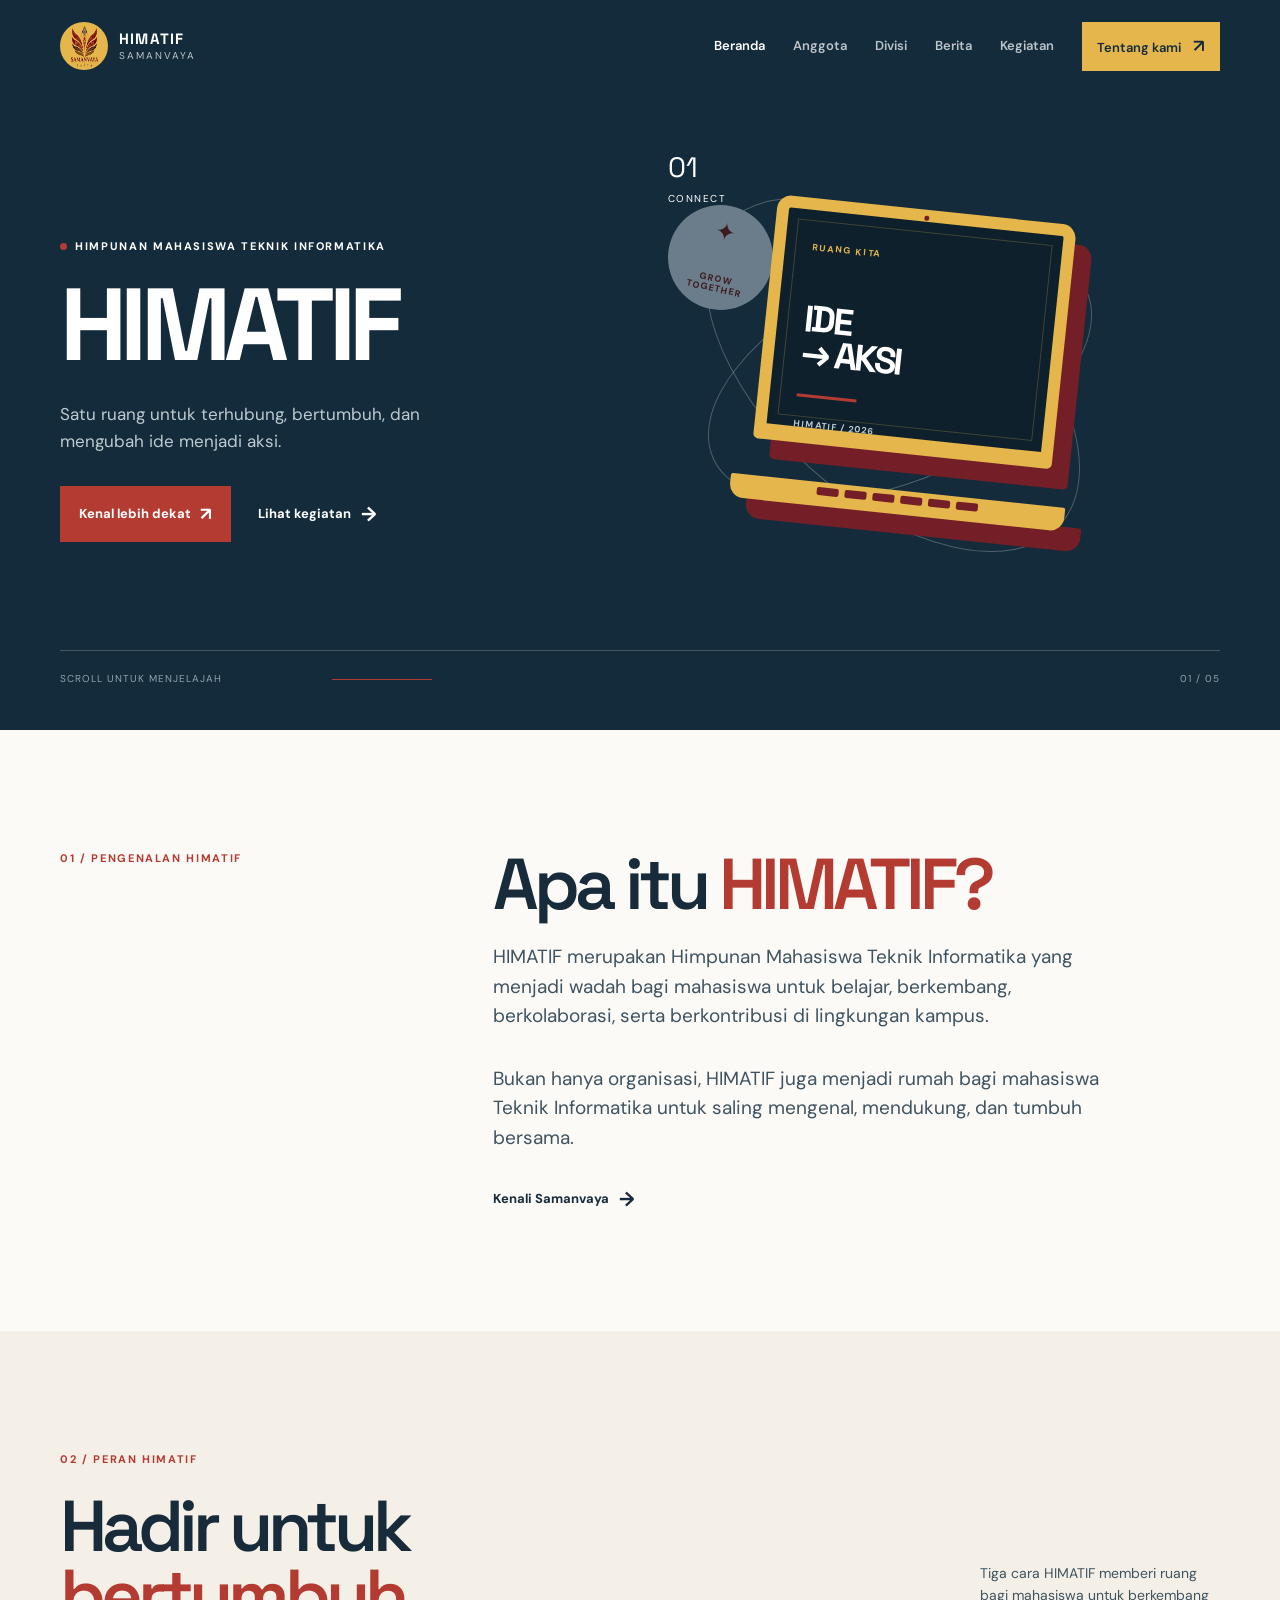
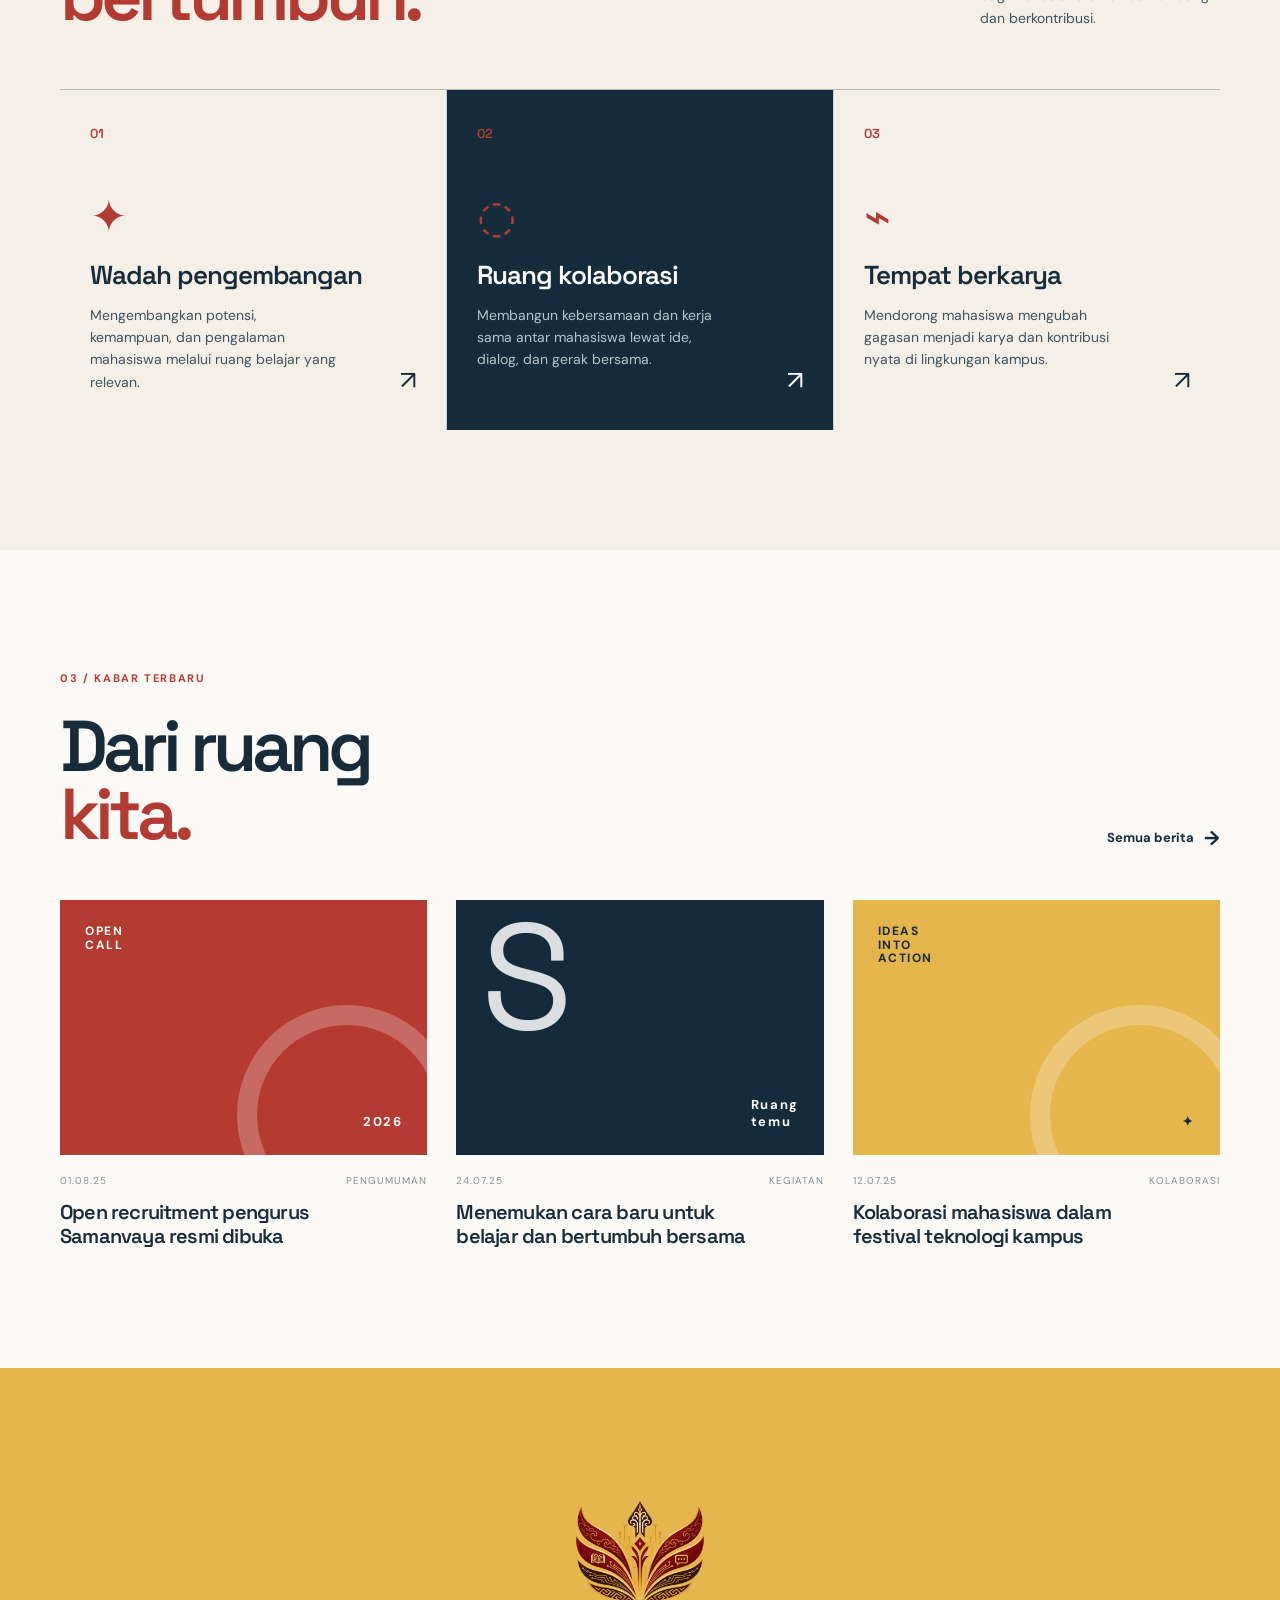
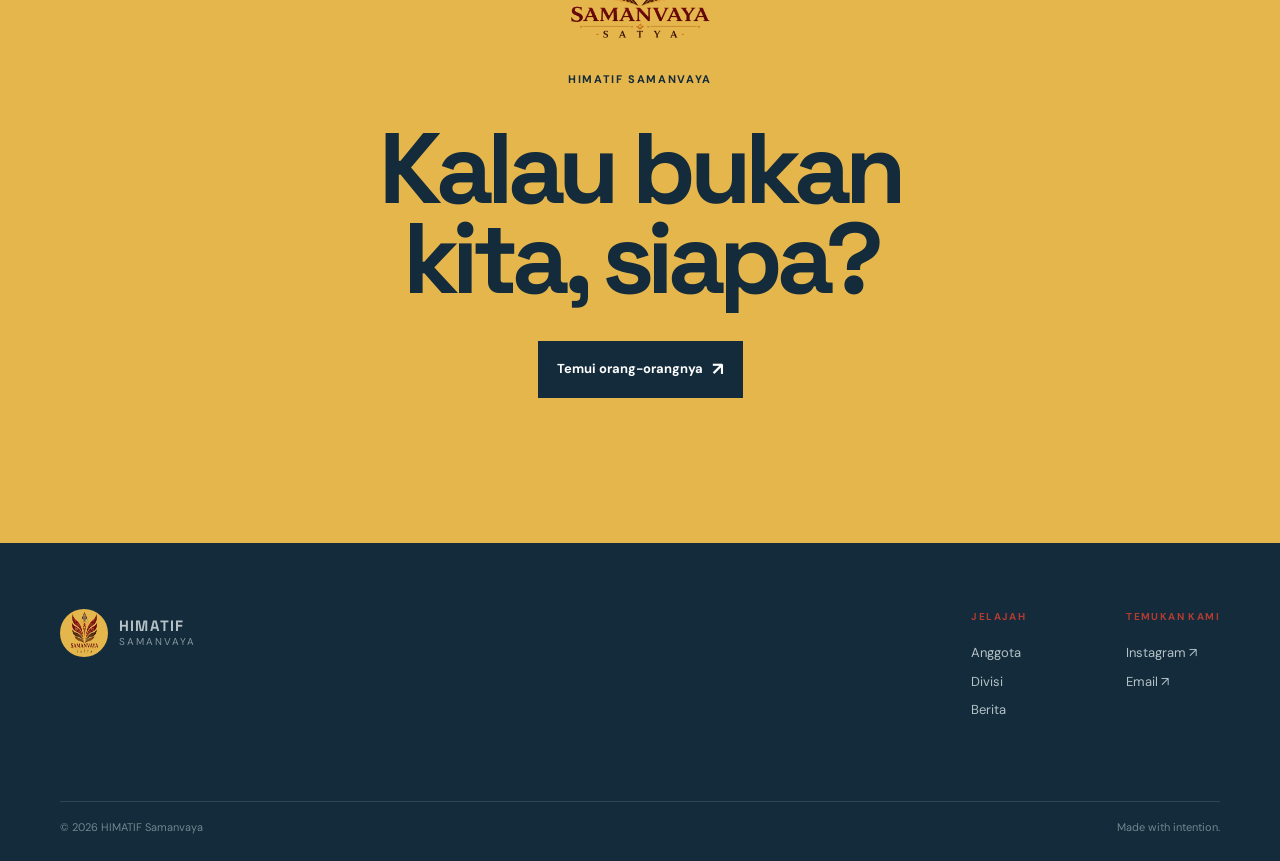
==== index.html @ e65e615c "Initial HIMATIF Samanvaya website" ====
<!doctype html>
<html lang="id">
  <head>
    <meta charset="UTF-8" />
    <meta name="viewport" content="width=device-width, initial-scale=1.0" />
    <meta
      name="description"
      content="HIMATIF Samanvaya, ruang tumbuh mahasiswa Teknik Informatika."
    />
    <title>HIMATIF Samanvaya | Beranda</title>
    <link rel="preconnect" href="https://fonts.googleapis.com" />
    <link rel="preconnect" href="https://fonts.gstatic.com" crossorigin />
    <link
      href="https://fonts.googleapis.com/css2?family=DM+Sans:wght@400;500;600;700&family=Space+Grotesk:wght@500;600;700&display=swap"
      rel="stylesheet"
    />
    <link rel="stylesheet" href="css/style.css" />
    <script src="js/main.js" defer></script>
  </head>
  <body>
    <header class="site-header" data-header>
      <div class="container nav-wrap">
        <a
          class="brand"
          href="index.html"
          aria-label="HIMATIF Samanvaya, beranda"
        >
          <span class="brand-mark" aria-hidden="true">S</span>
          <span><strong>HIMATIF</strong><small>Samanvaya</small></span>
        </a>
        <button
          class="menu-toggle"
          type="button"
          aria-label="Buka menu"
          aria-expanded="false"
          data-menu-toggle
        >
          <span></span><span></span>
        </button>
        <nav class="main-nav" data-menu>
          <a class="active" href="index.html">Beranda</a>
          <a href="pages/anggota.html">Anggota</a>
          <a href="pages/divisi.html">Divisi</a>
          <a href="pages/berita.html">Berita</a>
          <a href="pages/kegiatan.html">Kegiatan</a>
          <a class="nav-cta" href="pages/tentang.html"
            >Tentang kami <span>↗</span></a
          >
        </nav>
      </div>
    </header>

    <main>
      <section class="hero section-dark">
        <div class="hero-grid container">
          <div class="hero-copy reveal">
            <p class="eyebrow">
              <span class="eyebrow-dot"></span>Himpunan mahasiswa Teknik
              Informatika
            </p>
            <h1>HIMATIF</h1>
            <p class="hero-text">
              Satu ruang untuk terhubung, bertumbuh, dan mengubah ide menjadi
              aksi.
            </p>
            <div class="hero-actions">
              <a class="button button-coral" href="pages/tentang.html"
                >Kenal lebih dekat <span>↗</span></a
              >
              <a class="text-link light-link" href="pages/kegiatan.html"
                >Lihat kegiatan <span>→</span></a
              >
            </div>
          </div>
          <div class="hero-art reveal reveal-delay">
            <div class="orbit orbit-one"></div>
            <div class="orbit orbit-two"></div>
            <div class="laptop-art" aria-label="Ilustrasi laptop HIMATIF">
              <div class="laptop-screen">
                <span class="laptop-kicker">RUANG KITA</span>
                <strong>IDE<br />→ AKSI</strong>
                <span class="laptop-line"></span>
                <small>HIMATIF / 2026</small>
              </div>
              <div class="laptop-camera"></div>
              <div class="laptop-base">
                <span></span><span></span><span></span><span></span><span></span
                ><span></span>
              </div>
            </div>
            <div class="art-note">01<br /><span>CONNECT</span></div>
            <div class="art-sticker">
              ✦<br /><small>GROW<br />TOGETHER</small>
            </div>
          </div>
        </div>
        <div class="hero-footer container">
          <span>Scroll untuk menjelajah</span><span class="scroll-line"></span
          ><span>01 / 05</span>
        </div>
      </section>

      <section class="intro section-light section-space">
        <div class="container intro-grid">
          <p class="section-label">01 / Pengenalan HIMATIF</p>
          <div class="intro-content reveal">
            <h2>Apa itu <span>HIMATIF?</span></h2>
            <p>
              HIMATIF merupakan Himpunan Mahasiswa Teknik Informatika yang
              menjadi wadah bagi mahasiswa untuk belajar, berkembang,
              berkolaborasi, serta berkontribusi di lingkungan kampus.
            </p>
            <p>
              Bukan hanya organisasi, HIMATIF juga menjadi rumah bagi mahasiswa
              Teknik Informatika untuk saling mengenal, mendukung, dan tumbuh
              bersama.
            </p>
            <a class="text-link dark-link" href="pages/tentang.html"
              >Kenali Samanvaya <span>→</span></a
            >
          </div>
        </div>
      </section>

      <section class="focus section-cream section-space">
        <div class="container">
          <div class="section-heading reveal">
            <div>
              <p class="section-label">02 / Peran HIMATIF</p>
              <h2>Hadir untuk<br /><em>bertumbuh.</em></h2>
            </div>
            <p class="heading-aside">
              Tiga cara HIMATIF memberi ruang bagi mahasiswa untuk berkembang
              dan berkontribusi.
            </p>
          </div>
          <div class="focus-grid">
            <article class="focus-item reveal">
              <span class="focus-number">01</span>
              <div class="focus-icon">✦</div>
              <h3>Wadah pengembangan</h3>
              <p>
                Mengembangkan potensi, kemampuan, dan pengalaman mahasiswa
                melalui ruang belajar yang relevan.
              </p>
              <a
                href="pages/kegiatan.html"
                aria-label="Lihat kegiatan pengembangan"
                >↗</a
              >
            </article>
            <article class="focus-item focus-featured reveal reveal-delay">
              <span class="focus-number">02</span>
              <div class="focus-icon">◌</div>
              <h3>Ruang kolaborasi</h3>
              <p>
                Membangun kebersamaan dan kerja sama antar mahasiswa lewat ide,
                dialog, dan gerak bersama.
              </p>
              <a href="pages/divisi.html" aria-label="Lihat ruang kolaborasi"
                >↗</a
              >
            </article>
            <article class="focus-item reveal reveal-delay-2">
              <span class="focus-number">03</span>
              <div class="focus-icon">⌁</div>
              <h3>Tempat berkarya</h3>
              <p>
                Mendorong mahasiswa mengubah gagasan menjadi karya dan
                kontribusi nyata di lingkungan kampus.
              </p>
              <a href="pages/kegiatan.html" aria-label="Lihat tempat berkarya"
                >↗</a
              >
            </article>
          </div>
        </div>
      </section>

      <section class="news section-light section-space">
        <div class="container">
          <div class="section-heading news-heading reveal">
            <div>
              <p class="section-label">03 / Kabar terbaru</p>
              <h2>Dari ruang<br /><em>kita.</em></h2>
            </div>
            <a class="text-link dark-link" href="pages/berita.html"
              >Semua berita <span>→</span></a
            >
          </div>
          <div class="news-grid">
            <a class="news-card reveal" href="pages/berita.html"
              ><div class="news-image news-image-orange">
                <span>OPEN<br />CALL</span><b>2026</b>
              </div>
              <div class="news-meta">
                <span>01.08.25</span><span>Pengumuman</span>
              </div>
              <h3>Open recruitment pengurus Samanvaya resmi dibuka</h3></a
            >
            <a class="news-card reveal reveal-delay" href="pages/berita.html"
              ><div class="news-image news-image-blue">
                <span class="big-symbol">S</span><b>Ruang<br />temu</b>
              </div>
              <div class="news-meta">
                <span>24.07.25</span><span>Kegiatan</span>
              </div>
              <h3>
                Menemukan cara baru untuk belajar dan bertumbuh bersama
              </h3></a
            >
            <a class="news-card reveal reveal-delay-2" href="pages/berita.html"
              ><div class="news-image news-image-yellow">
                <span>IDEAS<br />INTO<br />ACTION</span><b>✦</b>
              </div>
              <div class="news-meta">
                <span>12.07.25</span><span>Kolaborasi</span>
              </div>
              <h3>Kolaborasi mahasiswa dalam festival teknologi kampus</h3></a
            >
          </div>
        </div>
      </section>

      <section class="closing section-coral">
        <div class="container closing-inner">
          <img
            class="closing-logo"
            src="assets/logo/logo-samanvaya.png"
            alt="Logo HIMATIF Samanvaya"
          />
          <p class="eyebrow">HIMATIF SAMANVAYA</p>
          <h2>Kalau bukan<br /><em>kita, siapa?</em></h2>
          <a class="button button-dark" href="pages/anggota.html"
            >Temui orang-orangnya <span>↗</span></a
          >
        </div>
      </section>
    </main>

    <footer class="site-footer">
      <div class="container footer-top">
        <a class="brand footer-brand" href="index.html"
          ><span class="brand-mark">S</span
          ><span><strong>HIMATIF</strong><small>Samanvaya</small></span></a
        >
        <div class="footer-links">
          <div>
            <p>Jelajah</p>
            <a href="pages/anggota.html">Anggota</a
            ><a href="pages/divisi.html">Divisi</a
            ><a href="pages/berita.html">Berita</a>
          </div>
          <div>
            <p>Temukan kami</p>
            <a href="https://instagram.com" target="_blank" rel="noreferrer"
              >Instagram ↗</a
            ><a href="mailto:halo@himatifsamanvaya.id">Email ↗</a>
          </div>
        </div>
      </div>
      <div class="container footer-bottom">
        <span>© 2026 HIMATIF Samanvaya</span><span>Made with intention.</span>
      </div>
    </footer>
  </body>
</html>
---- css/style.css ----
:root {
  /* WARNA: ubah nilai di sini untuk mengganti palet utama website. */
  --ink: #172b3a;
  --ink-soft: #3f5360;
  --navy: #132b3b;
  --cream: #f4f0e8;
  --paper: #fbfaf7;
  --coral: #b43b32;
  --yellow: #e5b64c;
  --cabinet-maroon: #741f27;
  --cabinet-gold: #e5b64c;
  --cabinet-bronze: #6b7d8a;
  --sky: #e5b64c;
  --line: rgba(23, 43, 58, 0.16);
  /* FONT: --display untuk judul besar; --body untuk teks biasa. */
  --display: "Space Grotesk", sans-serif;
  --body: "DM Sans", sans-serif;
}
* {
  box-sizing: border-box;
}
html {
  scroll-behavior: smooth;
}
body {
  margin: 0;
  color: var(--ink);
  background: var(--paper);
  font-family: var(--body);
  font-size: 16px;
  line-height: 1.6;
}
a {
  color: inherit;
  text-decoration: none;
}
button {
  font: inherit;
}
.container {
  width: min(1160px, calc(100% - 48px));
  margin: 0 auto;
}
.site-header {
  position: fixed;
  inset: 0 0 auto;
  z-index: 20;
  padding: 22px 0;
  color: white;
  transition:
    background 0.3s ease,
    padding 0.3s ease;
}
.site-header.scrolled {
  background: rgba(19, 43, 59, 0.96);
  backdrop-filter: blur(14px);
  padding: 13px 0;
}
.nav-wrap,
.brand,
.main-nav,
.hero-actions,
.hero-footer,
.section-heading,
.news-meta,
.footer-bottom {
  display: flex;
  align-items: center;
}
.nav-wrap {
  justify-content: space-between;
}
.brand {
  gap: 11px;
  font-family: var(--display);
  line-height: 1.05;
}
.brand-mark {
  display: block;
  width: 48px;
  height: 48px;
  flex: 0 0 48px;
  color: transparent;
  background: var(--yellow) url("../assets/logo/logo-samanvaya.png") center /
    43px 43px no-repeat;
  border-radius: 50%;
  font-size: 0;
  font-weight: 700;
}
.brand strong,
.brand small {
  display: block;
}
.brand strong {
  font-size: 15px;
  letter-spacing: 0.08em;
}
.brand small {
  margin-top: 4px;
  font-family: var(--body);
  font-size: 10px;
  letter-spacing: 0.2em;
  text-transform: uppercase;
  opacity: 0.72;
}
.main-nav {
  gap: 28px;
  font-size: 13px;
  font-weight: 600;
}
.main-nav a {
  opacity: 0.72;
  transition:
    opacity 0.2s,
    color 0.2s;
}
.main-nav a:hover,
.main-nav a.active {
  opacity: 1;
}
.main-nav .nav-cta {
  padding: 10px 15px;
  color: var(--navy);
  background: var(--yellow);
  opacity: 1;
}
.nav-cta span,
.button span {
  margin-left: 9px;
  font-size: 18px;
}
.menu-toggle {
  display: none;
  width: 42px;
  height: 42px;
  border: 1px solid rgba(255, 255, 255, 0.3);
  background: transparent;
  color: white;
}
.menu-toggle span {
  display: block;
  width: 17px;
  height: 1px;
  margin: 4px auto;
  background: currentColor;
}
.section-dark {
  color: white;
  background: var(--navy);
}
.section-light {
  background: var(--paper);
}
.section-cream {
  background: var(--cream);
}
.section-coral {
  color: var(--navy);
  background: var(--coral);
}
.section-space {
  padding: 120px 0;
}
.hero {
  min-height: 730px;
  padding-top: 130px;
  overflow: hidden;
}
.hero-grid {
  display: grid;
  grid-template-columns: 1fr 1fr;
  gap: 55px;
  min-height: 520px;
  align-items: center;
}
.eyebrow,
.section-label {
  margin: 0 0 24px;
  font-size: 11px;
  font-weight: 700;
  letter-spacing: 0.15em;
  text-transform: uppercase;
}
.eyebrow-dot {
  display: inline-block;
  width: 7px;
  height: 7px;
  margin-right: 8px;
  background: var(--coral);
  border-radius: 50%;
}
.hero h1,
.closing h2 {
  margin: 0;
  font-family: var(--display);
  font-size: clamp(58px, 8vw, 106px);
  letter-spacing: -0.065em;
  line-height: 0.9;
}
.hero h1 em,
.closing h2 em,
h2 em {
  color: var(--coral);
  font-style: normal;
}
.hero-text {
  max-width: 420px;
  margin: 30px 0;
  color: #bdcbd0;
  font-size: 17px;
}
/* WARNA FONT: deskripsi singkat di hero. */
.hero-text {
  color: #bdcbd0;
}
.hero-actions {
  gap: 27px;
}
.button {
  display: inline-flex;
  align-items: center;
  padding: 14px 19px;
  font-size: 13px;
  font-weight: 700;
  transition:
    transform 0.2s,
    background 0.2s;
}
.button:hover {
  transform: translateY(-3px);
}
.button-coral {
  color: white;
  background: var(--coral);
}
.button-dark {
  color: white;
  background: var(--navy);
}
.text-link {
  display: inline-flex;
  align-items: center;
  gap: 10px;
  font-size: 13px;
  font-weight: 700;
}
.text-link span {
  font-size: 20px;
  line-height: 1;
  transition: transform 0.2s;
}
.text-link:hover span {
  transform: translateX(5px);
}
.light-link {
  color: white;
}
.dark-link {
  color: var(--ink);
}
.hero-art {
  position: relative;
  min-height: 470px;
}
.laptop-art {
  position: absolute;
  top: 54px;
  left: 17%;
  width: min(300px, 65%);
  height: 320px;
  z-index: 2;
  transform: rotate(6deg);
}
.laptop-screen {
  position: relative;
  width: 100%;
  height: 245px;
  padding: 30px 27px;
  color: var(--cabinet-gold);
  background: #0d202c;
  border: 12px solid var(--cabinet-gold);
  border-bottom-width: 16px;
  border-radius: 14px 14px 5px 5px;
  box-shadow: 18px 19px 0 var(--cabinet-maroon);
}
.laptop-screen::after {
  content: "";
  position: absolute;
  inset: 10px;
  border: 1px solid rgba(229, 182, 76, 0.24);
  pointer-events: none;
}
.laptop-kicker {
  display: block;
  margin-bottom: 48px;
  color: var(--cabinet-gold);
  font-size: 9px;
  font-weight: 700;
  letter-spacing: 0.18em;
}
.laptop-screen strong {
  display: block;
  color: white;
  font-family: var(--display);
  font-size: 37px;
  letter-spacing: -0.08em;
  line-height: 0.9;
}
.laptop-line {
  display: block;
  width: 60px;
  height: 3px;
  margin: 25px 0 12px;
  background: var(--coral);
}
.laptop-screen small {
  color: #bdcbd0;
  font-size: 9px;
  font-weight: 700;
  letter-spacing: 0.12em;
}
.laptop-camera {
  position: absolute;
  top: 6px;
  left: 50%;
  width: 5px;
  height: 5px;
  background: var(--cabinet-maroon);
  border-radius: 50%;
  transform: translateX(-50%);
}
.laptop-base {
  position: absolute;
  bottom: 14px;
  left: -6%;
  display: flex;
  justify-content: center;
  gap: 6px;
  width: 112%;
  height: 24px;
  padding-top: 5px;
  background: var(--cabinet-gold);
  border-radius: 2px 2px 14px 14px;
  box-shadow: 18px 19px 0 var(--cabinet-maroon);
}
.laptop-base span {
  width: 22px;
  height: 8px;
  background: var(--cabinet-maroon);
  border-radius: 2px;
}
.orbit {
  position: absolute;
  border: 1px solid rgba(255, 255, 255, 0.25);
  border-radius: 50%;
  transform: rotate(-24deg);
}
.orbit-one {
  width: 410px;
  height: 210px;
  top: 115px;
  left: 5%;
}
.orbit-two {
  width: 450px;
  height: 250px;
  top: 95px;
  left: 0;
  transform: rotate(42deg);
}
.art-note {
  top: 20px;
  right: 4%;
  font-family: var(--display);
  font-size: 28px;
  line-height: 0.9;
}
.art-note span {
  font: 10px var(--body);
  letter-spacing: 0.15em;
}
.art-sticker {
  right: 3%;
  bottom: 45px;
  display: grid;
  place-items: center;
  width: 105px;
  height: 105px;
  color: #3d1a1e;
  background: var(--cabinet-bronze);
  border-radius: 50%;
  font: 24px/1 var(--display);
  text-align: center;
  transform: rotate(12deg);
}
.art-sticker small {
  font: 700 9px/1.2 var(--body);
  letter-spacing: 0.12em;
}
.hero-footer {
  justify-content: space-between;
  padding-top: 20px;
  border-top: 1px solid rgba(255, 255, 255, 0.2);
  color: #8fa5ad;
  font-size: 10px;
  letter-spacing: 0.1em;
  text-transform: uppercase;
}
.scroll-line {
  width: 100px;
  height: 1px;
  margin-left: -55%;
  background: var(--coral);
}
.intro-grid {
  display: grid;
  grid-template-columns: 1fr 2fr;
  gap: 70px;
}
.section-label {
  color: var(--coral);
}
.intro-content {
  max-width: 690px;
}
.intro h2,
.section-heading h2 {
  margin: 0 0 24px;
  font: 600 clamp(43px, 6vw, 72px)/0.95 var(--display);
  letter-spacing: -0.07em;
}
.intro h2 span {
  color: var(--coral);
}
.intro-content p {
  max-width: 620px;
  margin: 0 0 33px;
  color: var(--ink-soft);
  font-size: 19px;
  line-height: 1.55;
}
.section-heading {
  justify-content: space-between;
  align-items: flex-end;
  margin-bottom: 60px;
}
.section-heading h2 {
  margin-bottom: 0;
}
.heading-aside {
  max-width: 240px;
  margin: 0;
  color: var(--ink-soft);
  font-size: 14px;
}
.focus-grid {
  display: grid;
  grid-template-columns: repeat(3, 1fr);
  gap: 1px;
  background: var(--line);
  border-top: 1px solid var(--line);
}
.focus-item {
  position: relative;
  min-height: 340px;
  padding: 30px;
  background: var(--cream);
}
.focus-featured {
  color: white;
  background: var(--navy);
}
.focus-number {
  color: var(--coral);
  font: 600 13px var(--display);
}
.focus-icon {
  margin: 48px 0 19px;
  color: var(--coral);
  font-size: 45px;
  line-height: 1;
}
.focus-item h3 {
  margin: 0 0 12px;
  font: 600 26px var(--display);
  letter-spacing: -0.04em;
}
.focus-item p {
  max-width: 250px;
  margin: 0;
  color: var(--ink-soft);
  font-size: 14px;
}
.focus-featured p {
  color: #b6c5ca;
}
.focus-item > a {
  position: absolute;
  right: 30px;
  bottom: 28px;
  font-size: 26px;
}
.news-heading {
  margin-bottom: 52px;
}
.news-grid {
  display: grid;
  grid-template-columns: repeat(3, 1fr);
  gap: 29px;
}
.news-card {
  display: block;
}
.news-image {
  position: relative;
  display: flex;
  height: 255px;
  padding: 25px;
  overflow: hidden;
  flex-direction: column;
  justify-content: space-between;
}
.news-image-orange {
  color: white;
  background: var(--coral);
}
.news-image-blue {
  color: white;
  background: var(--navy);
}
.news-image-yellow {
  background: var(--yellow);
}
.news-image span {
  font: 700 12px/1.1 var(--body);
  letter-spacing: 0.13em;
}
.news-image b {
  align-self: flex-end;
  font: 700 13px var(--body);
  letter-spacing: 0.12em;
}
.news-image-orange:before,
.news-image-yellow:before {
  content: "";
  position: absolute;
  width: 180px;
  height: 180px;
  right: -30px;
  bottom: -70px;
  border: 20px solid rgba(255, 255, 255, 0.24);
  border-radius: 50%;
}
.big-symbol {
  font: 150px/0.7 var(--display) !important;
  letter-spacing: -0.2em !important;
  opacity: 0.85;
}
.news-meta {
  justify-content: space-between;
  margin-top: 18px;
  color: #879097;
  font-size: 10px;
  letter-spacing: 0.1em;
  text-transform: uppercase;
}
.news-card h3 {
  max-width: 315px;
  margin: 11px 0 0;
  font: 600 20px/1.2 var(--display);
  letter-spacing: -0.04em;
  transition: color 0.2s;
}
.news-card:hover h3 {
  color: var(--coral);
}
.closing {
  padding: 130px 0 145px;
  background: var(--sky);
}
.closing-inner {
  text-align: center;
}
.closing .eyebrow {
  margin-bottom: 35px;
}
.closing h2 {
  font-size: clamp(55px, 8vw, 100px);
  margin-bottom: 37px;
}
.closing h2 em {
  color: var(--navy);
}
.site-footer {
  color: #b4c2c6;
  background: var(--navy);
}
.footer-top {
  display: flex;
  justify-content: space-between;
  padding: 66px 0 80px;
}
.footer-links {
  display: flex;
  gap: 100px;
}
.footer-links div {
  display: flex;
  flex-direction: column;
  gap: 8px;
  font-size: 13px;
}
.footer-links p {
  margin: 0 0 10px;
  color: var(--coral);
  font-size: 10px;
  font-weight: 700;
  letter-spacing: 0.14em;
  text-transform: uppercase;
}
.footer-links a:hover {
  color: white;
}
.footer-bottom {
  justify-content: space-between;
  padding: 17px 0 24px;
  border-top: 1px solid rgba(255, 255, 255, 0.12);
  color: #71878f;
  font-size: 11px;
}
.footer-brand {
  align-self: flex-start;
}
.closing-logo {
  display: block;
  width: min(280px, 70vw);
  height: 145px;
  margin: 0 auto 28px;
  object-fit: contain;
}
.reveal {
  opacity: 0;
  transform: translateY(18px);
  transition:
    opacity 0.7s ease,
    transform 0.7s ease;
}
.reveal.visible {
  opacity: 1;
  transform: translateY(0);
}
.reveal-delay {
  transition-delay: 0.12s;
}
.reveal-delay-2 {
  transition-delay: 0.24s;
}
@media (max-width: 760px) {
  .container {
    width: min(100% - 36px, 560px);
  }
  .site-header {
    padding: 17px 0;
  }
  .menu-toggle {
    display: block;
  }
  .main-nav {
    position: absolute;
    top: 72px;
    left: 18px;
    right: 18px;
    display: none;
    padding: 20px;
    align-items: stretch;
    flex-direction: column;
    gap: 19px;
    background: var(--navy);
    box-shadow: 0 18px 35px rgba(0, 0, 0, 0.2);
  }
  .main-nav.open {
    display: flex;
  }
  .main-nav .nav-cta {
    text-align: center;
  }
  .hero {
    min-height: 840px;
    padding-top: 120px;
  }
  .hero-grid {
    display: block;
  }
  .hero h1 {
    font-size: 70px;
  }
  .hero-art {
    min-height: 360px;
    margin-top: 38px;
    transform: scale(0.82);
    transform-origin: top left;
    width: 122%;
  }
  .hero-footer {
    margin-top: -36px;
  }
  .scroll-line {
    width: 45px;
    margin-left: 0;
  }
  .section-space {
    padding: 85px 0;
  }
  .intro-grid {
    display: block;
  }
  .intro-grid > .section-label {
    margin-bottom: 42px;
  }
  .intro-content p {
    font-size: 17px;
  }
  .section-heading {
    display: block;
    margin-bottom: 42px;
  }
  .heading-aside {
    margin-top: 24px;
  }
  .focus-grid,
  .news-grid {
    grid-template-columns: 1fr;
  }
  .focus-item {
    min-height: 300px;
  }
  .news-image {
    height: 230px;
  }
  .news-heading > .text-link {
    margin-top: 25px;
  }
  .closing {
    padding: 90px 0 100px;
  }
  .footer-top {
    display: block;
    padding: 54px 0;
  }
  .footer-links {
    gap: 45px;
    margin-top: 50px;
  }
  .footer-bottom {
    align-items: flex-start;
    flex-direction: column;
    gap: 8px;
  }
}
@media (prefers-reduced-motion: reduce) {
  html {
    scroll-behavior: auto;
  }
  .reveal {
    opacity: 1;
    transform: none;
    transition: none;
  }
}
.inner-header {
  background: var(--navy);
}
.leadership-grid {
  display: grid;
  grid-template-columns: repeat(3, 1fr);
  gap: 1px;
  background: var(--line);
}
.leadership-card {
  min-height: 170px;
  padding: 27px;
  background: var(--paper);
}
.leadership-card.leadership-wide {
  grid-column: span 3;
  min-height: 145px;
  color: white;
  background: var(--navy);
}
.leadership-card.leadership-primary {
  color: var(--navy);
  background: var(--yellow);
}
.leadership-role {
  display: block;
  margin-bottom: 35px;
  color: var(--coral);
  font-size: 10px;
  font-weight: 700;
  letter-spacing: 0.13em;
  text-transform: uppercase;
}
.leadership-card h3 {
  max-width: 290px;
  margin: 0;
  font: 600 24px/1.05 var(--display);
  letter-spacing: -0.05em;
}
.profile-grid {
  display: grid;
  grid-template-columns: repeat(3, 1fr);
  gap: 1px;
  background: var(--line);
}
.profile-card {
  min-height: 360px;
  padding: 22px;
  background: var(--paper);
}
.profile-card.profile-featured {
  color: white;
  background: var(--navy);
}
.profile-card.profile-chair {
  background: var(--yellow);
}
.profile-slot {
  display: grid;
  place-items: center;
  height: 220px;
  margin-bottom: 22px;
  color: #71878f;
  background: var(--cream);
  border: 1px dashed rgba(23, 43, 58, 0.32);
}
.profile-featured .profile-slot {
  color: #b4c2c6;
  background: rgba(255, 255, 255, 0.08);
  border-color: rgba(255, 255, 255, 0.35);
}
.profile-chair .profile-slot {
  background: rgba(255, 255, 255, 0.3);
}
.profile-slot span {
  font-size: 10px;
  font-weight: 700;
  letter-spacing: 0.12em;
  text-transform: uppercase;
}
.profile-role {
  margin: 0 0 8px;
  color: var(--coral);
  font-size: 10px;
  font-weight: 700;
  line-height: 1.3;
  letter-spacing: 0.13em;
  text-transform: uppercase;
}
.profile-card h3 {
  margin: 0;
  font: 600 24px/1.05 var(--display);
  letter-spacing: -0.05em;
}
.department-chairs .profile-card {
  min-height: 330px;
}
.department-chairs .profile-slot {
  height: 190px;
}
.department-section {
  padding-top: 100px;
}
.department-list {
  display: grid;
  grid-template-columns: repeat(2, 1fr);
  gap: 1px;
  margin-top: 42px;
  background: var(--line);
}
.department-card {
  padding: 29px;
  background: var(--cream);
}
.department-heading {
  display: grid;
  grid-template-columns: 37px 1fr;
  gap: 17px;
  padding-bottom: 24px;
  border-bottom: 1px solid var(--line);
}
.department-heading > span {
  color: var(--coral);
  font: 600 13px var(--display);
}
.department-heading h2 {
  margin: 0 0 9px;
  font: 600 25px/1.05 var(--display);
  letter-spacing: -0.05em;
}
.department-heading p {
  margin: 0;
  color: var(--ink-soft);
  font-size: 13px;
}
.department-heading strong {
  color: var(--ink);
}
.department-card ol {
  display: grid;
  grid-template-columns: 1fr 1fr;
  gap: 8px 26px;
  margin: 24px 0 0;
  padding-left: 25px;
  color: var(--ink-soft);
  font-size: 13px;
}
.department-card li::marker {
  color: var(--coral);
  font-weight: 700;
}
.inner-hero {
  min-height: 500px;
  padding: 170px 0 90px;
}
.inner-hero h1 {
  margin: 0;
  font: 600 clamp(56px, 8vw, 104px)/0.9 var(--display);
  letter-spacing: -0.07em;
}
.inner-lead {
  max-width: 430px;
  margin: 32px 0 0 35%;
  color: #bdcbd0;
  font-size: 17px;
}
.directory-toolbar {
  display: flex;
  justify-content: space-between;
  align-items: flex-end;
  margin-bottom: 55px;
}
.directory-toolbar h2 {
  margin: 0;
  font: 600 38px/0.95 var(--display);
  letter-spacing: -0.06em;
}
.filter-group {
  display: flex;
  gap: 7px;
  flex-wrap: wrap;
  justify-content: flex-end;
}
.filter {
  padding: 9px 13px;
  border: 1px solid var(--line);
  color: var(--ink-soft);
  background: transparent;
  cursor: pointer;
  font-size: 11px;
  text-transform: uppercase;
  letter-spacing: 0.08em;
}
.filter.active,
.filter:hover {
  border-color: var(--coral);
  color: white;
  background: var(--coral);
}
.people-grid {
  display: grid;
  grid-template-columns: repeat(3, 1fr);
  gap: 1px;
  background: var(--line);
}
.person-card {
  position: relative;
  min-height: 280px;
  padding: 28px;
  background: var(--paper);
}
.person-card[hidden],
.article-row[hidden] {
  display: none;
}
.person-card > span {
  position: absolute;
  top: 28px;
  right: 25px;
  color: #99a4a7;
  font-size: 11px;
}
.avatar {
  display: grid;
  place-items: center;
  width: 110px;
  height: 110px;
  margin-bottom: 38px;
  color: var(--navy);
  border-radius: 50%;
  font: 700 31px var(--display);
}
.avatar-coral {
  background: var(--coral);
}
.avatar-blue {
  background: var(--sky);
}
.avatar-yellow {
  background: var(--yellow);
}
.avatar-navy {
  color: white;
  background: var(--navy);
}
.avatar-sky {
  background: #d6e6d1;
}
.person-card h3 {
  margin: 0;
  font: 600 22px var(--display);
  letter-spacing: -0.04em;
}
.person-card p {
  margin: 3px 0 0;
  color: var(--ink-soft);
  font-size: 13px;
}
.division-list,
.article-list,
.event-list {
  border-top: 1px solid var(--line);
}
.division-row {
  display: grid;
  grid-template-columns: 70px 1fr 40px;
  align-items: center;
  gap: 25px;
  padding: 35px 0;
  border-bottom: 1px solid var(--line);
}
.division-row > span {
  color: var(--coral);
  font: 600 13px var(--display);
}
.division-row h2 {
  margin: 0 0 6px;
  font: 600 30px var(--display);
  letter-spacing: -0.05em;
}
.division-row p {
  margin: 0;
  color: var(--ink-soft);
  font-size: 14px;
}
.division-row b {
  font-size: 25px;
  font-weight: 400;
}
.division-row details {
  margin-top: 15px;
}
.division-row summary {
  width: fit-content;
  color: var(--coral);
  cursor: pointer;
  font-size: 11px;
  font-weight: 700;
  letter-spacing: 0.08em;
  text-transform: uppercase;
}
.division-members {
  max-width: 690px;
  margin-top: 10px !important;
  color: var(--ink-soft) !important;
  font-size: 13px !important;
  line-height: 1.65;
}
.division-program {
  margin-top: 18px;
  padding-top: 15px;
  border-top: 1px solid var(--line);
}
.division-program-label {
  margin: 0 0 7px !important;
  color: var(--coral) !important;
  font-size: 10px !important;
  font-weight: 700;
  letter-spacing: 0.12em;
  text-transform: uppercase;
}
.division-program p:last-child {
  max-width: 700px;
  color: var(--ink-soft);
  font-size: 13px;
}
.article-row {
  display: grid;
  grid-template-columns: 70px 245px 1fr;
  gap: 28px;
  align-items: center;
  padding: 25px 0;
  border-bottom: 1px solid var(--line);
}
.article-date {
  color: var(--coral);
  font: 600 29px/0.8 var(--display);
}
.article-date small {
  font: 700 10px var(--body);
  letter-spacing: 0.1em;
}
.article-art {
  height: 150px;
  padding: 18px;
}
.article-row h2 {
  max-width: 520px;
  margin: 7px 0 21px;
  font: 600 27px/1.08 var(--display);
  letter-spacing: -0.05em;
}
.article-category {
  margin: 0;
  color: var(--coral);
  font-size: 10px;
  font-weight: 700;
  text-transform: uppercase;
  letter-spacing: 0.15em;
}
.event-card {
  display: grid;
  grid-template-columns: 1fr 35px;
  gap: 25px;
  align-items: center;
  padding: 30px 20px;
  border-bottom: 1px solid var(--line);
}
.event-highlight {
  color: white;
  background: var(--navy);
}
.event-date {
  display: none;
}
.event-date strong {
  font: 600 57px / 0.8 var(--display);
  letter-spacing: -0.08em;
}
.event-date span {
  font-size: 10px;
  font-weight: 700;
  line-height: 1.2;
  letter-spacing: 0.1em;
}
.event-date-hidden {
  display: flex;
  align-items: center;
  gap: 12px;
}
.event-card h3 {
  margin: 4px 0;
  font: 600 29px var(--display);
  letter-spacing: -0.05em;
}
.event-card p:last-child {
  margin: 0;
  color: var(--ink-soft);
  font-size: 14px;
}
.event-highlight p:last-child {
  color: #bac8cc;
}
.event-card > a {
  font-size: 27px;
}
.story-grid {
  display: grid;
  grid-template-columns: 1fr 2fr;
  gap: 70px;
}
.story-grid h2 {
  margin: 0 0 28px;
  font: 600 clamp(44px, 6vw, 72px)/0.92 var(--display);
  letter-spacing: -0.07em;
}
.story-grid h2 em {
  color: var(--coral);
  font-style: normal;
}
.story-grid p:not(.section-label) {
  max-width: 640px;
  color: var(--ink-soft);
  font-size: 17px;
}
.story-grid .story-lead {
  color: var(--ink);
  font-size: 24px;
  line-height: 1.4;
}
.story-grid .button {
  margin-top: 20px;
}
.quote-section {
  padding: 110px 0;
}
.quote-mark {
  margin: 0;
  font: 100px/0.5 var(--display);
}
.quote-section blockquote {
  max-width: 820px;
  margin: 15px 0 28px;
  font: 600 clamp(37px, 5vw, 68px)/0.98 var(--display);
  letter-spacing: -0.07em;
}
.quote-credit {
  margin: 0;
  font-size: 12px;
  font-weight: 700;
  letter-spacing: 0.12em;
  text-transform: uppercase;
}
@media (max-width: 760px) {
  .inner-hero {
    min-height: 510px;
    padding-top: 150px;
  }
  .inner-lead {
    margin: 28px 0 0;
  }
  .directory-toolbar {
    display: block;
  }
  .filter-group {
    justify-content: flex-start;
    margin-top: 28px;
  }
  .people-grid {
    grid-template-columns: 1fr 1fr;
  }
  .person-card {
    min-height: 245px;
    padding: 19px;
  }
  .avatar {
    width: 82px;
    height: 82px;
    margin-bottom: 27px;
    font-size: 23px;
  }
  .person-card h3 {
    font-size: 17px;
  }
  .person-card p {
    font-size: 11px;
  }
  .division-row {
    grid-template-columns: 35px 1fr 25px;
    gap: 12px;
    padding: 25px 0;
  }
  .division-row h2 {
    font-size: 22px;
  }
  .division-row p {
    font-size: 13px;
  }
  .article-row {
    grid-template-columns: 43px 1fr;
    gap: 15px;
  }
  .article-art {
    grid-column: 2;
    grid-row: 1;
    height: 125px;
  }
  .article-row > div:last-child {
    grid-column: 1 / -1;
  }
  .article-row h2 {
    font-size: 23px;
  }
  .event-card {
    grid-template-columns: 1fr 25px;
    gap: 20px;
    padding: 26px 0;
  }
  .event-date {
    grid-column: 1 / -1;
  }
  .event-card h3 {
    font-size: 24px;
  }
  .story-grid {
    display: block;
  }
  .story-grid > .section-label {
    margin-bottom: 45px;
  }
  .story-grid .story-lead {
    font-size: 21px;
  }
  .quote-section {
    padding: 80px 0;
  }
}
.profile-grid {
  min-width: 0;
}
@media (max-width: 760px) {
  .profile-grid {
    grid-template-columns: 1fr 1fr;
  }
  .profile-card {
    min-height: 290px;
    padding: 15px;
  }
  .profile-slot {
    height: 155px;
    margin-bottom: 16px;
  }
  .department-chairs .profile-card {
    min-height: 280px;
  }
  .department-chairs .profile-slot {
    height: 145px;
  }
  .profile-card h3 {
    font-size: 18px;
  }
  .profile-role {
    font-size: 9px;
  }
  .department-chairs {
    grid-template-columns: 1fr 1fr;
  }
}
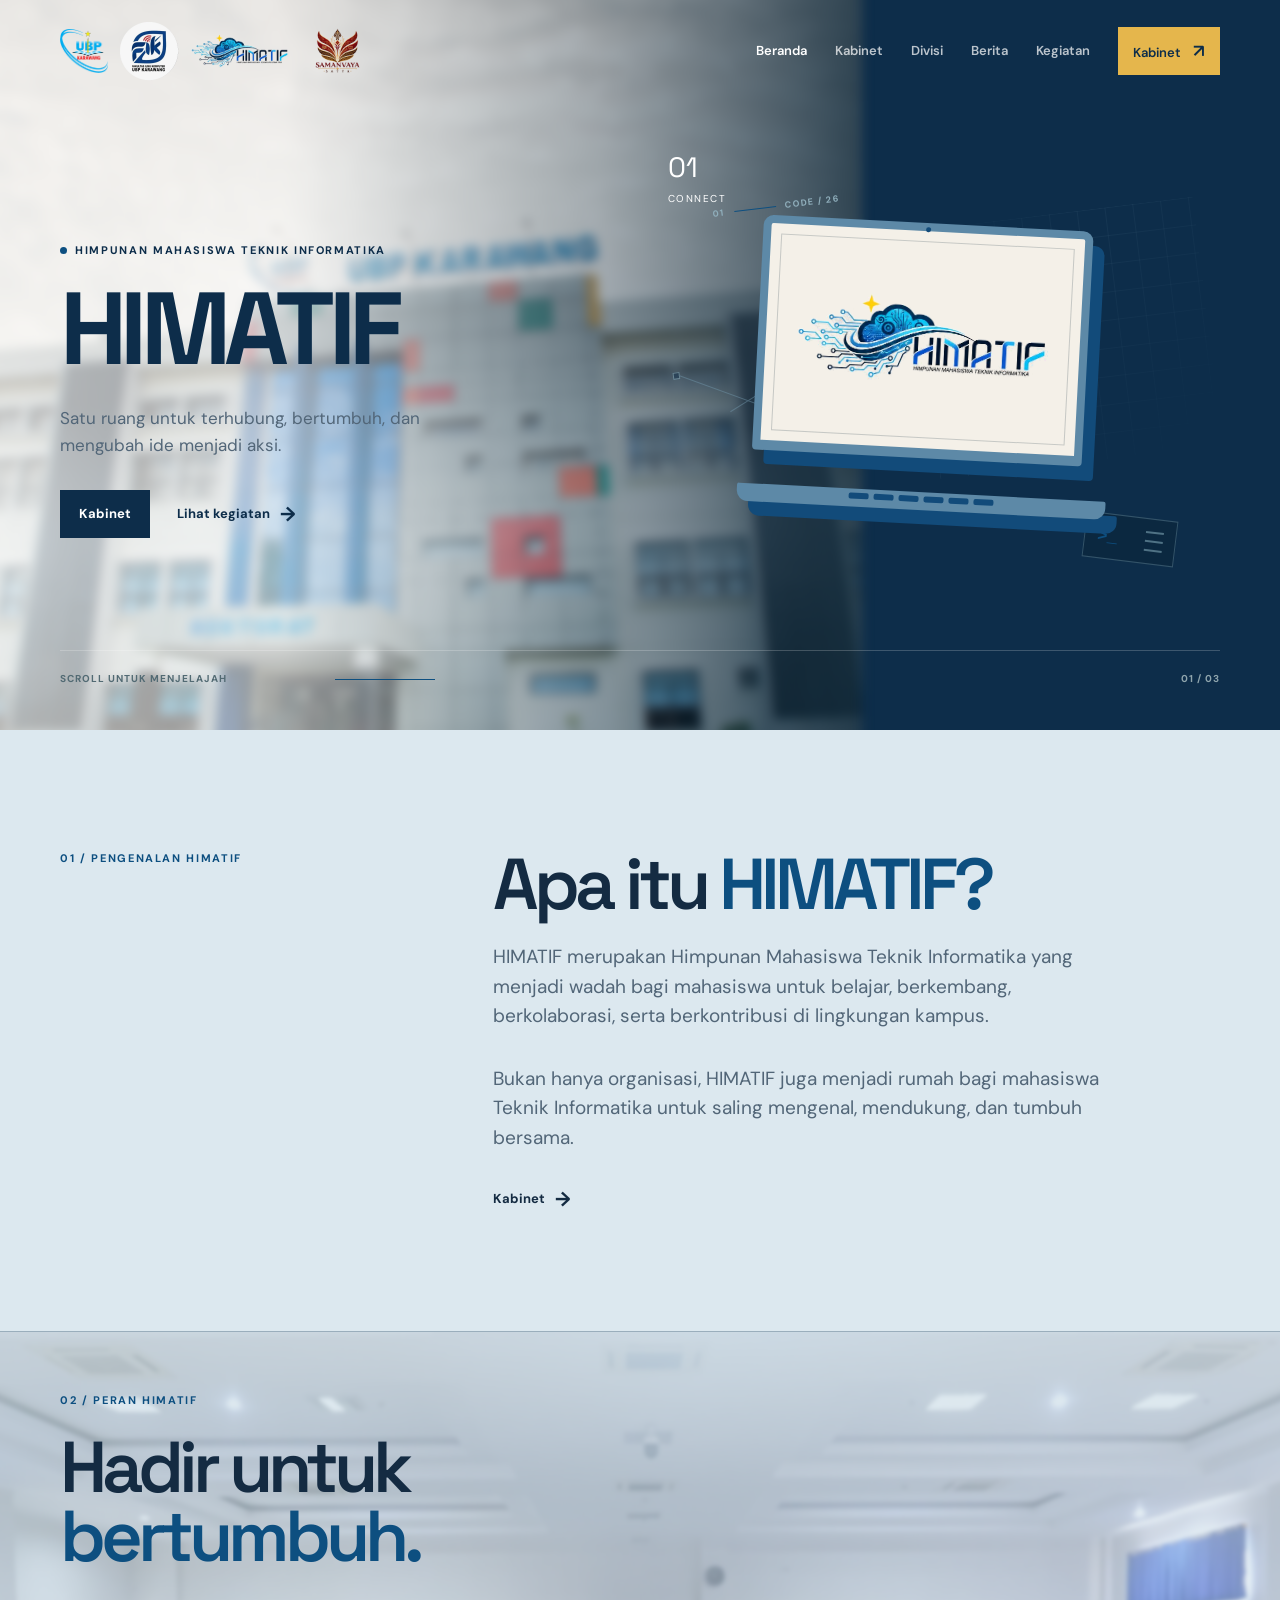
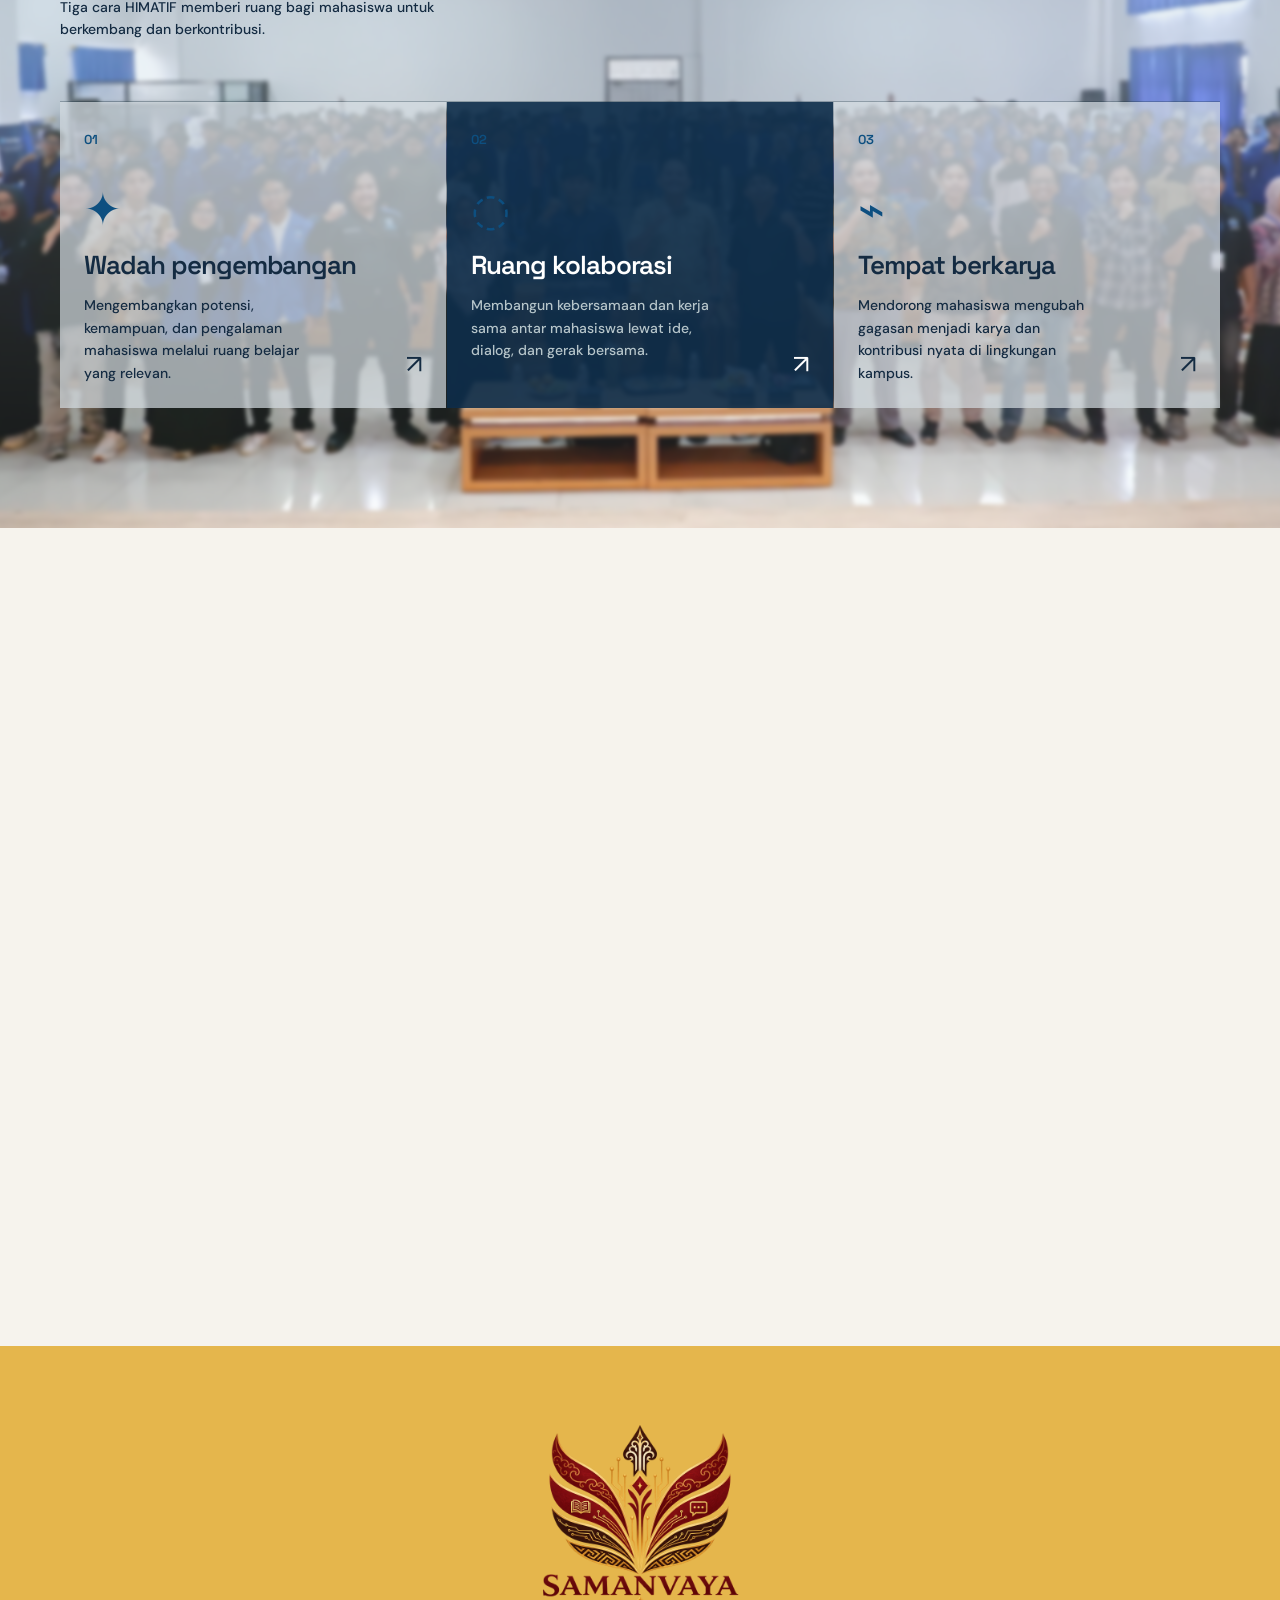
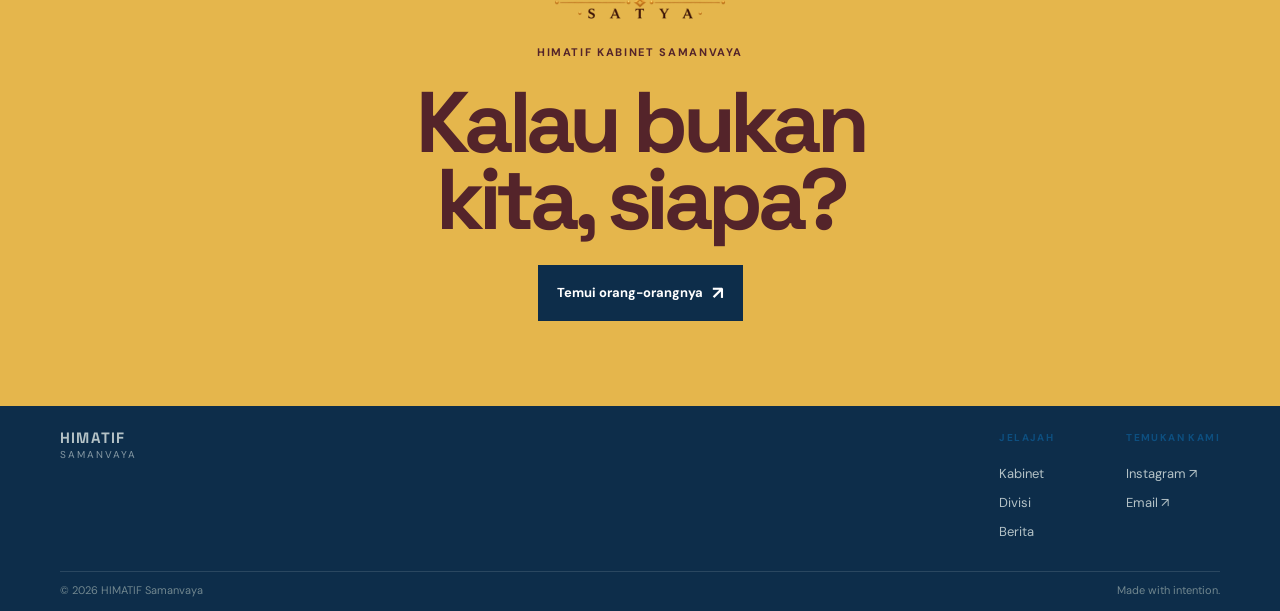
==== commit 70cdc6b6: "Redesign Kabinet Samanvaya page" ====
--- a/index.html
+++ b/index.html
@@ -25,8 +25,12 @@
           href="index.html"
           aria-label="HIMATIF Samanvaya, beranda"
         >
-          <span class="brand-mark" aria-hidden="true">S</span>
-          <span><strong>HIMATIF</strong><small>Samanvaya</small></span>
+          <span class="brand-mark" aria-label="UBP, FIK, HIMATIF, Samanvaya">
+            <img src="assets/logo/UBP.png" alt="UBP" />
+            <img src="assets/logo/FIK.png" alt="FIK" />
+            <img src="assets/logo/HIMATIF-transparent.png" alt="HIMATIF" />
+            <img src="assets/logo/logo-samanvaya.png" alt="Samanvaya" />
+          </span>
         </a>
         <button
           class="menu-toggle"
@@ -39,12 +43,12 @@
         </button>
         <nav class="main-nav" data-menu>
           <a class="active" href="index.html">Beranda</a>
-          <a href="pages/anggota.html">Anggota</a>
+          <a href="pages/kabinet.html">Kabinet</a>
           <a href="pages/divisi.html">Divisi</a>
           <a href="pages/berita.html">Berita</a>
           <a href="pages/kegiatan.html">Kegiatan</a>
-          <a class="nav-cta" href="pages/tentang.html"
-            >Tentang kami <span>↗</span></a
+          <a class="nav-cta" href="pages/kabinet.html"
+            >Kabinet <span>↗</span></a
           >
         </nav>
       </div>
@@ -65,7 +69,7 @@
             </p>
             <div class="hero-actions">
               <a class="button button-coral" href="pages/tentang.html"
-                >Kenal lebih dekat <span>↗</span></a
+                >Kenal lebih dekat</a
               >
               <a class="text-link light-link" href="pages/kegiatan.html"
                 >Lihat kegiatan <span>→</span></a
@@ -73,14 +77,29 @@
             </div>
           </div>
           <div class="hero-art reveal reveal-delay">
+            <div class="art-grid" aria-hidden="true"></div>
+            <div class="art-data" aria-hidden="true">
+              <span>01</span><i></i><span>CODE / 26</span>
+            </div>
+            <div class="art-circuit" aria-hidden="true">
+              <span class="circuit-node"></span>
+              <span class="circuit-line circuit-line-one"></span>
+              <span class="circuit-line circuit-line-two"></span>
+              <span class="circuit-node circuit-node-end"></span>
+            </div>
+            <div class="art-terminal" aria-hidden="true">
+              <span>&gt;_</span>
+              <i></i><i></i><i></i>
+            </div>
             <div class="orbit orbit-one"></div>
             <div class="orbit orbit-two"></div>
             <div class="laptop-art" aria-label="Ilustrasi laptop HIMATIF">
               <div class="laptop-screen">
-                <span class="laptop-kicker">RUANG KITA</span>
-                <strong>IDE<br />→ AKSI</strong>
-                <span class="laptop-line"></span>
-                <small>HIMATIF / 2026</small>
+                <img
+                  class="screen-logo"
+                  src="assets/logo/HIMATIF-transparent.png"
+                  alt="Logo HIMATIF"
+                />
               </div>
               <div class="laptop-camera"></div>
               <div class="laptop-base">
@@ -89,14 +108,11 @@
               </div>
             </div>
             <div class="art-note">01<br /><span>CONNECT</span></div>
-            <div class="art-sticker">
-              ✦<br /><small>GROW<br />TOGETHER</small>
-            </div>
           </div>
         </div>
         <div class="hero-footer container">
           <span>Scroll untuk menjelajah</span><span class="scroll-line"></span
-          ><span>01 / 05</span>
+          ><span>01 / 03</span>
         </div>
       </section>
 
@@ -116,7 +132,7 @@
               bersama.
             </p>
             <a class="text-link dark-link" href="pages/tentang.html"
-              >Kenali Samanvaya <span>→</span></a
+              >Kenali Kabinet <span>→</span></a
             >
           </div>
         </div>
@@ -229,9 +245,9 @@
             src="assets/logo/logo-samanvaya.png"
             alt="Logo HIMATIF Samanvaya"
           />
-          <p class="eyebrow">HIMATIF SAMANVAYA</p>
+          <p class="eyebrow">HIMATIF KABINET SAMANVAYA</p>
           <h2>Kalau bukan<br /><em>kita, siapa?</em></h2>
-          <a class="button button-dark" href="pages/anggota.html"
+          <a class="button button-dark" href="pages/kabinet.html"
             >Temui orang-orangnya <span>↗</span></a
           >
         </div>
@@ -241,13 +257,12 @@
     <footer class="site-footer">
       <div class="container footer-top">
         <a class="brand footer-brand" href="index.html"
-          ><span class="brand-mark">S</span
           ><span><strong>HIMATIF</strong><small>Samanvaya</small></span></a
         >
         <div class="footer-links">
           <div>
             <p>Jelajah</p>
-            <a href="pages/anggota.html">Anggota</a
+            <a href="pages/kabinet.html">Kabinet</a
             ><a href="pages/divisi.html">Divisi</a
             ><a href="pages/berita.html">Berita</a>
           </div>
--- a/css/style.css
+++ b/css/style.css
@@ -1,15 +1,15 @@
 :root {
   /* WARNA: ubah nilai di sini untuk mengganti palet utama website. */
-  --ink: #172b3a;
-  --ink-soft: #3f5360;
-  --navy: #132b3b;
-  --cream: #f4f0e8;
-  --paper: #fbfaf7;
-  --coral: #b43b32;
+  --ink: #142b42;
+  --ink-soft: #526678;
+  --navy: #0d2d4a;
+  --cream: #e7edf1;
+  --paper: #f6f3ed;
+  --coral: #0d4f80;
   --yellow: #e5b64c;
-  --cabinet-maroon: #741f27;
-  --cabinet-gold: #e5b64c;
-  --cabinet-bronze: #6b7d8a;
+  --cabinet-maroon: #124b7a;
+  --cabinet-gold: #5d89a7;
+  --cabinet-bronze: #7894a8;
   --sky: #e5b64c;
   --line: rgba(23, 43, 58, 0.16);
   /* FONT: --display untuk judul besar; --body untuk teks biasa. */
@@ -52,9 +52,16 @@
     padding 0.3s ease;
 }
 .site-header.scrolled {
-  background: rgba(19, 43, 59, 0.96);
+  color: var(--navy);
+  background: rgba(255, 255, 255, 0.96);
   backdrop-filter: blur(14px);
   padding: 13px 0;
+}
+.site-header.scrolled .main-nav a {
+  color: var(--navy);
+}
+.site-header.scrolled .brand-mark img:nth-child(4) {
+  mix-blend-mode: multiply;
 }
 .nav-wrap,
 .brand,
@@ -76,16 +83,51 @@
   line-height: 1.05;
 }
 .brand-mark {
+  display: flex;
+  align-items: center;
+  gap: 11px;
+  width: 350px;
+  height: 58px;
+  flex: 0 0 350px;
+}
+.brand-mark img {
   display: block;
+  width: auto;
+  height: 46px;
+  object-fit: contain;
+}
+.brand-mark img:nth-child(1) {
   width: 48px;
-  height: 48px;
-  flex: 0 0 48px;
-  color: transparent;
-  background: var(--yellow) url("../assets/logo/logo-samanvaya.png") center /
-    43px 43px no-repeat;
+}
+.brand-mark img:nth-child(2) {
+  width: 60px;
+  height: 60px;
   border-radius: 50%;
-  font-size: 0;
-  font-weight: 700;
+  overflow: hidden;
+}
+.brand-mark img:nth-child(3) {
+  width: 100px;
+}
+.brand-mark img:nth-child(4) {
+  width: 98px;
+  margin-left: -13px;
+  mix-blend-mode: screen;
+}
+.footer-brand .brand-mark {
+  width: 42px;
+  height: 42px;
+  flex: 0 0 42px;
+  justify-content: center;
+  color: var(--coral);
+  font: 600 22px/1 var(--display);
+}
+.inner-header .brand-mark {
+  width: 350px;
+  height: 58px;
+  flex: 0 0 350px;
+}
+.inner-header .brand > span:last-child {
+  display: none;
 }
 .brand strong,
 .brand small {
@@ -151,8 +193,34 @@
 .section-light {
   background: var(--paper);
 }
+.intro.section-light {
+  background: #dce8ef;
+}
 .section-cream {
   background: var(--cream);
+}
+.focus {
+  position: relative;
+  isolation: isolate;
+  overflow: hidden;
+  border-top: 1px solid rgba(13, 45, 74, 0.28);
+  background: #d1e0e9;
+}
+.focus::before {
+  position: absolute;
+  inset: -18px;
+  z-index: -1;
+  content: "";
+  background:
+    linear-gradient(
+      rgba(209, 224, 233, 0.86) 0%,
+      rgba(209, 224, 233, 0.58) 28%,
+      rgba(209, 224, 233, 0.2) 62%,
+      rgba(209, 224, 233, 0.08) 100%
+    ),
+    url("../assets/images/TechnoVisionEvent.JPG") center 58% / cover no-repeat;
+  filter: blur(2px);
+  transform: scale(1.04);
 }
 .section-coral {
   color: var(--navy);
@@ -161,10 +229,49 @@
 .section-space {
   padding: 120px 0;
 }
+main:has(> .news) {
+  display: flex;
+  flex-direction: column;
+}
+main:has(> .news) > .news {
+  order: 3;
+}
+main:has(> .news) > .closing {
+  order: 4;
+}
+.focus.section-space {
+  padding-top: 60px;
+}
 .hero {
+  position: relative;
   min-height: 730px;
   padding-top: 130px;
   overflow: hidden;
+  background: var(--navy);
+}
+.hero::before {
+  position: absolute;
+  inset: 0 34% 0 0;
+  z-index: 0;
+  content: "";
+  background:
+    linear-gradient(90deg, rgba(251, 250, 247, 0.72) 0%, rgba(251, 250, 247, 0.58) 34%, rgba(19, 43, 59, 0.35) 70%, rgba(19, 43, 59, 0.88) 100%),
+    url("../assets/images/GedungUBP.jpg") center / cover no-repeat;
+  filter: blur(5px);
+  transform: scale(1.04);
+}
+.hero > * {
+  position: relative;
+  z-index: 1;
+}
+.hero-copy {
+  color: var(--navy);
+}
+.hero-copy .hero-text {
+  color: var(--ink-soft);
+}
+.hero-copy .light-link {
+  color: var(--navy);
 }
 .hero-grid {
   display: grid;
@@ -231,7 +338,7 @@
 }
 .button-coral {
   color: white;
-  background: var(--coral);
+  background: var(--navy);
 }
 .button-dark {
   color: white;
@@ -262,58 +369,190 @@
   position: relative;
   min-height: 470px;
 }
+.art-grid {
+  position: absolute;
+  top: 58px;
+  right: 2%;
+  width: 285px;
+  height: 250px;
+  opacity: 0.34;
+  background-image:
+    linear-gradient(rgba(134, 170, 188, 0.22) 1px, transparent 1px),
+    linear-gradient(90deg, rgba(134, 170, 188, 0.22) 1px, transparent 1px);
+  background-size: 28px 28px;
+  transform: rotate(-7deg);
+  mask-image: linear-gradient(135deg, transparent 3%, black 35%, transparent 96%);
+}
+.art-data {
+  position: absolute;
+  top: 45px;
+  left: 8%;
+  display: flex;
+  align-items: center;
+  gap: 9px;
+  color: #8faebb;
+  font: 700 9px var(--body);
+  letter-spacing: 0.14em;
+  transform: rotate(-7deg);
+}
+.art-data i {
+  display: block;
+  width: 42px;
+  height: 1px;
+  background: var(--coral);
+}
+.art-circuit {
+  position: absolute;
+  top: 195px;
+  left: 1%;
+  width: 160px;
+  height: 100px;
+  opacity: 0.48;
+  transform: rotate(-8deg);
+}
+.circuit-node {
+  position: absolute;
+  top: 12px;
+  left: 4px;
+  width: 7px;
+  height: 7px;
+  border: 1px solid #91b7c5;
+  background: var(--navy);
+}
+.circuit-node-end {
+  top: auto;
+  right: 1px;
+  bottom: 8px;
+  left: auto;
+  border-color: var(--coral);
+}
+.circuit-line {
+  position: absolute;
+  display: block;
+  height: 1px;
+  background: #7196aa;
+  transform-origin: left center;
+}
+.circuit-line-one {
+  top: 15px;
+  left: 10px;
+  width: 92px;
+  transform: rotate(28deg);
+}
+.circuit-line-two {
+  top: 58px;
+  left: 56px;
+  width: 98px;
+  transform: rotate(-24deg);
+}
+.art-terminal {
+  position: absolute;
+  right: 8%;
+  bottom: 63px;
+  display: grid;
+  grid-template-columns: 1fr 18px;
+  gap: 7px 12px;
+  width: 92px;
+  padding: 12px;
+  border: 1px solid rgba(137, 174, 190, 0.32);
+  color: #8aafbf;
+  background: rgba(8, 35, 50, 0.42);
+  font: 700 10px/1 monospace;
+  transform: rotate(7deg);
+}
+.art-terminal span {
+  grid-row: span 3;
+  align-self: center;
+  color: var(--coral);
+  font-size: 17px;
+}
+.art-terminal i {
+  display: block;
+  width: 18px;
+  height: 2px;
+  background: rgba(137, 174, 190, 0.55);
+}
 .laptop-art {
   position: absolute;
-  top: 54px;
-  left: 17%;
-  width: min(300px, 65%);
-  height: 320px;
+  top: 68px;
+  left: 16%;
+  width: min(330px, 68%);
+  height: 305px;
   z-index: 2;
-  transform: rotate(6deg);
+  transform: rotate(3deg);
 }
 .laptop-screen {
   position: relative;
   width: 100%;
-  height: 245px;
-  padding: 30px 27px;
+  height: 235px;
+  padding: 27px 25px;
   color: var(--cabinet-gold);
-  background: #0d202c;
-  border: 12px solid var(--cabinet-gold);
-  border-bottom-width: 16px;
-  border-radius: 14px 14px 5px 5px;
-  box-shadow: 18px 19px 0 var(--cabinet-maroon);
+  background: #f4f0e8;
+  border: 8px solid var(--cabinet-gold);
+  border-bottom-width: 10px;
+  border-radius: 10px 10px 4px 4px;
+  box-shadow: 12px 14px 0 var(--cabinet-maroon);
 }
 .laptop-screen::after {
   content: "";
   position: absolute;
   inset: 10px;
-  border: 1px solid rgba(229, 182, 76, 0.24);
+  border: 1px solid rgba(19, 43, 59, 0.2);
   pointer-events: none;
+}
+.screen-logo {
+  position: absolute;
+  top: 9%;
+  left: 9%;
+  width: 82%;
+  height: 82%;
+  object-fit: contain;
+  filter: saturate(0.98) contrast(1.05);
+}
+.laptop-logo {
+  position: absolute;
+  top: 22px;
+  right: 20px;
+  width: 48px;
+  height: 37px;
+  object-fit: contain;
+  opacity: 0.58;
+  mix-blend-mode: screen;
+  filter: saturate(0.7) brightness(1.25);
 }
 .laptop-kicker {
   display: block;
-  margin-bottom: 48px;
+  margin-bottom: 30px;
   color: var(--cabinet-gold);
   font-size: 9px;
   font-weight: 700;
   letter-spacing: 0.18em;
 }
-.laptop-screen strong {
+.laptop-code {
+  display: grid;
+  gap: 7px;
+  color: #bdd0d9;
+  font: 600 10px/1.25 monospace;
+  white-space: nowrap;
+}
+.laptop-code i {
+  color: #7fb4cf;
+  font-style: normal;
+}
+.laptop-code em {
+  color: #d0b879;
+  font-style: normal;
+}
+.laptop-code b {
+  color: #e2a79d;
+  font-weight: 600;
+}
+.code-indent {
+  padding-left: 13px;
+}
+.laptop-screen small {
   display: block;
-  color: white;
-  font-family: var(--display);
-  font-size: 37px;
-  letter-spacing: -0.08em;
-  line-height: 0.9;
-}
-.laptop-line {
-  display: block;
-  width: 60px;
-  height: 3px;
-  margin: 25px 0 12px;
-  background: var(--coral);
-}
-.laptop-screen small {
+  margin-top: 28px;
   color: #bdcbd0;
   font-size: 9px;
   font-weight: 700;
@@ -321,7 +560,7 @@
 }
 .laptop-camera {
   position: absolute;
-  top: 6px;
+  top: 4px;
   left: 50%;
   width: 5px;
   height: 5px;
@@ -331,29 +570,26 @@
 }
 .laptop-base {
   position: absolute;
-  bottom: 14px;
-  left: -6%;
+  bottom: 18px;
+  left: -4%;
   display: flex;
   justify-content: center;
-  gap: 6px;
+  gap: 5px;
   width: 112%;
-  height: 24px;
-  padding-top: 5px;
+  height: 18px;
+  padding-top: 4px;
   background: var(--cabinet-gold);
-  border-radius: 2px 2px 14px 14px;
-  box-shadow: 18px 19px 0 var(--cabinet-maroon);
+  border-radius: 2px 2px 11px 11px;
+  box-shadow: 12px 14px 0 var(--cabinet-maroon);
 }
 .laptop-base span {
-  width: 22px;
-  height: 8px;
+  width: 20px;
+  height: 6px;
   background: var(--cabinet-maroon);
   border-radius: 2px;
 }
 .orbit {
-  position: absolute;
-  border: 1px solid rgba(255, 255, 255, 0.25);
-  border-radius: 50%;
-  transform: rotate(-24deg);
+  display: none;
 }
 .orbit-one {
   width: 410px;
@@ -369,7 +605,7 @@
   transform: rotate(42deg);
 }
 .art-note {
-  top: 20px;
+  top: 8px;
   right: 4%;
   font-family: var(--display);
   font-size: 28px;
@@ -403,8 +639,12 @@
   border-top: 1px solid rgba(255, 255, 255, 0.2);
   color: #8fa5ad;
   font-size: 10px;
+  font-weight: 700;
   letter-spacing: 0.1em;
   text-transform: uppercase;
+}
+.hero-footer > span:first-child {
+  color: #526a73;
 }
 .scroll-line {
   width: 100px;
@@ -444,14 +684,26 @@
   align-items: flex-end;
   margin-bottom: 60px;
 }
+.focus .section-heading {
+  display: block;
+}
+.focus .section-heading > div,
+.focus .section-heading h2 {
+  width: 100%;
+}
+.focus .heading-aside {
+  max-width: 430px;
+  margin-top: 26px;
+}
 .section-heading h2 {
   margin-bottom: 0;
 }
 .heading-aside {
   max-width: 240px;
   margin: 0;
-  color: var(--ink-soft);
+  color: var(--ink);
   font-size: 14px;
+  font-weight: 500;
 }
 .focus-grid {
   display: grid;
@@ -462,20 +714,20 @@
 }
 .focus-item {
   position: relative;
-  min-height: 340px;
-  padding: 30px;
-  background: var(--cream);
+  min-height: 290px;
+  padding: 24px;
+  background: rgba(231, 237, 241, 0.64);
 }
 .focus-featured {
   color: white;
-  background: var(--navy);
+  background: rgba(13, 45, 74, 0.88);
 }
 .focus-number {
   color: var(--coral);
   font: 600 13px var(--display);
 }
 .focus-icon {
-  margin: 48px 0 19px;
+  margin: 36px 0 16px;
   color: var(--coral);
   font-size: 45px;
   line-height: 1;
@@ -488,16 +740,17 @@
 .focus-item p {
   max-width: 250px;
   margin: 0;
-  color: var(--ink-soft);
+  color: var(--ink);
   font-size: 14px;
+  font-weight: 500;
 }
 .focus-featured p {
   color: #b6c5ca;
 }
 .focus-item > a {
   position: absolute;
-  right: 30px;
-  bottom: 28px;
+  right: 24px;
+  bottom: 22px;
   font-size: 26px;
 }
 .news-heading {
@@ -575,21 +828,22 @@
   color: var(--coral);
 }
 .closing {
-  padding: 130px 0 145px;
+  padding: 75px 0 85px;
+  color: #54242a;
   background: var(--sky);
 }
 .closing-inner {
   text-align: center;
 }
 .closing .eyebrow {
-  margin-bottom: 35px;
+  margin-bottom: 22px;
 }
 .closing h2 {
-  font-size: clamp(55px, 8vw, 100px);
-  margin-bottom: 37px;
+  font-size: clamp(50px, 7vw, 86px);
+  margin-bottom: 26px;
 }
 .closing h2 em {
-  color: var(--navy);
+  color: #54242a;
 }
 .site-footer {
   color: #b4c2c6;
@@ -598,11 +852,11 @@
 .footer-top {
   display: flex;
   justify-content: space-between;
-  padding: 66px 0 80px;
+  padding: 24px 0 28px;
 }
 .footer-links {
   display: flex;
-  gap: 100px;
+  gap: 72px;
 }
 .footer-links div {
   display: flex;
@@ -623,7 +877,7 @@
 }
 .footer-bottom {
   justify-content: space-between;
-  padding: 17px 0 24px;
+  padding: 10px 0 12px;
   border-top: 1px solid rgba(255, 255, 255, 0.12);
   color: #71878f;
   font-size: 11px;
@@ -633,9 +887,9 @@
 }
 .closing-logo {
   display: block;
-  width: min(280px, 70vw);
-  height: 145px;
-  margin: 0 auto 28px;
+  width: min(390px, 82vw);
+  height: 205px;
+  margin: 0 auto 18px;
   object-fit: contain;
 }
 .reveal {
@@ -768,7 +1022,18 @@
   }
 }
 .inner-header {
-  background: var(--navy);
+  color: var(--navy);
+  background: white;
+}
+.inner-header .main-nav a {
+  color: var(--navy);
+}
+.inner-header .menu-toggle {
+  color: var(--navy);
+  border-color: rgba(13, 45, 74, 0.3);
+}
+.inner-header .brand-mark img:nth-child(4) {
+  mix-blend-mode: multiply;
 }
 .leadership-grid {
   display: grid;
@@ -1220,6 +1485,162 @@
   letter-spacing: 0.12em;
   text-transform: uppercase;
 }
+.cabinet-hero {
+  position: relative;
+  isolation: isolate;
+  overflow: hidden;
+  min-height: 620px;
+  padding: 145px 0 90px;
+  background: linear-gradient(135deg, #351b2a 0%, #54242a 45%, #0d2d4a 100%);
+}
+.cabinet-hero::before {
+  position: absolute;
+  inset: -14%;
+  z-index: -1;
+  content: "";
+  background: url("../assets/logo/logo-samanvaya.png") center / min(780px, 78vw) auto no-repeat;
+  filter: blur(7px);
+  opacity: 0.24;
+  transform: rotate(-8deg) scale(1.15);
+}
+.cabinet-hero-inner {
+  display: grid;
+  max-width: 760px;
+  margin-left: max(24px, calc((100% - 1160px) / 2));
+  justify-items: start;
+}
+.cabinet-logo {
+  width: min(250px, 58vw);
+  height: 180px;
+  margin-bottom: 28px;
+  object-fit: contain;
+  object-position: left center;
+  filter: drop-shadow(0 14px 20px rgba(0, 0, 0, 0.2));
+}
+.cabinet-hero h1 {
+  margin: 0;
+  font: 600 clamp(58px, 8vw, 104px)/0.9 var(--display);
+  letter-spacing: -0.07em;
+}
+.cabinet-hero h1 em {
+  color: #e3b85d;
+  font-style: normal;
+}
+.cabinet-lead {
+  max-width: 520px;
+  margin: 28px 0 0;
+  color: #dce8ef;
+  font-size: 18px;
+}
+.philosophy-grid {
+  display: grid;
+  grid-template-columns: repeat(3, 1fr);
+  gap: 1px;
+  margin-top: 58px;
+  background: var(--line);
+}
+.philosophy-card {
+  min-height: 240px;
+  padding: 28px;
+  background: #f6f3ed;
+}
+.philosophy-card-dark {
+  color: white;
+  background: var(--navy);
+}
+.philosophy-card h3 {
+  max-width: 250px;
+  margin: 42px 0 16px;
+  font: 600 27px/1.05 var(--display);
+  letter-spacing: -0.05em;
+}
+.philosophy-card p:last-child {
+  max-width: 270px;
+  margin: 0;
+  color: var(--ink-soft);
+  font-size: 14px;
+}
+.philosophy-card-dark p:last-child {
+  color: #c3d0d7;
+}
+.cabinet-symbol {
+  background: #eadfcf;
+}
+.symbol-grid {
+  display: grid;
+  grid-template-columns: 1fr 2fr;
+  gap: 70px;
+  margin-top: 105px;
+}
+.symbol-grid h2 {
+  margin: 0 0 28px;
+  font: 600 clamp(44px, 6vw, 72px)/0.92 var(--display);
+  letter-spacing: -0.07em;
+}
+.symbol-grid h2 em {
+  color: #54242a;
+  font-style: normal;
+}
+.pillar-list {
+  display: grid;
+  grid-template-columns: 1fr 1fr;
+  gap: 1px;
+  margin-top: 34px;
+  background: var(--line);
+}
+.pillar-list span {
+  padding: 18px;
+  color: white;
+  background: #54242a;
+  font: 600 15px var(--display);
+}
+.pillar-list span:nth-child(2) { background: #9a8a72; }
+.pillar-list span:nth-child(3) { color: var(--navy); background: #d5aa4b; }
+.pillar-list span:nth-child(4) { background: #6b4634; }
+.color-note {
+  margin: 24px 0 0;
+  color: var(--ink-soft);
+  font-size: 13px;
+}
+.cabinet-team {
+  margin-top: 36px;
+}
+.cabinet-division-heading {
+  margin-top: 110px;
+}
+.cabinet-leaders {
+  margin-top: 42px;
+}
+@media (max-width: 760px) {
+  .inner-header .brand-mark {
+    width: 250px;
+    flex-basis: 250px;
+  }
+  .cabinet-hero {
+    min-height: 650px;
+    padding-top: 145px;
+  }
+  .cabinet-hero-inner {
+    margin-left: 18px;
+  }
+  .cabinet-logo {
+    width: 220px;
+    height: 150px;
+  }
+  .philosophy-grid,
+  .symbol-grid {
+    display: block;
+  }
+  .philosophy-card {
+    min-height: 220px;
+  }
+  .symbol-grid > div {
+    margin-top: 42px;
+  }
+  .cabinet-division-heading {
+    margin-top: 75px;
+  }
+}
 @media (max-width: 760px) {
   .inner-hero {
     min-height: 510px;
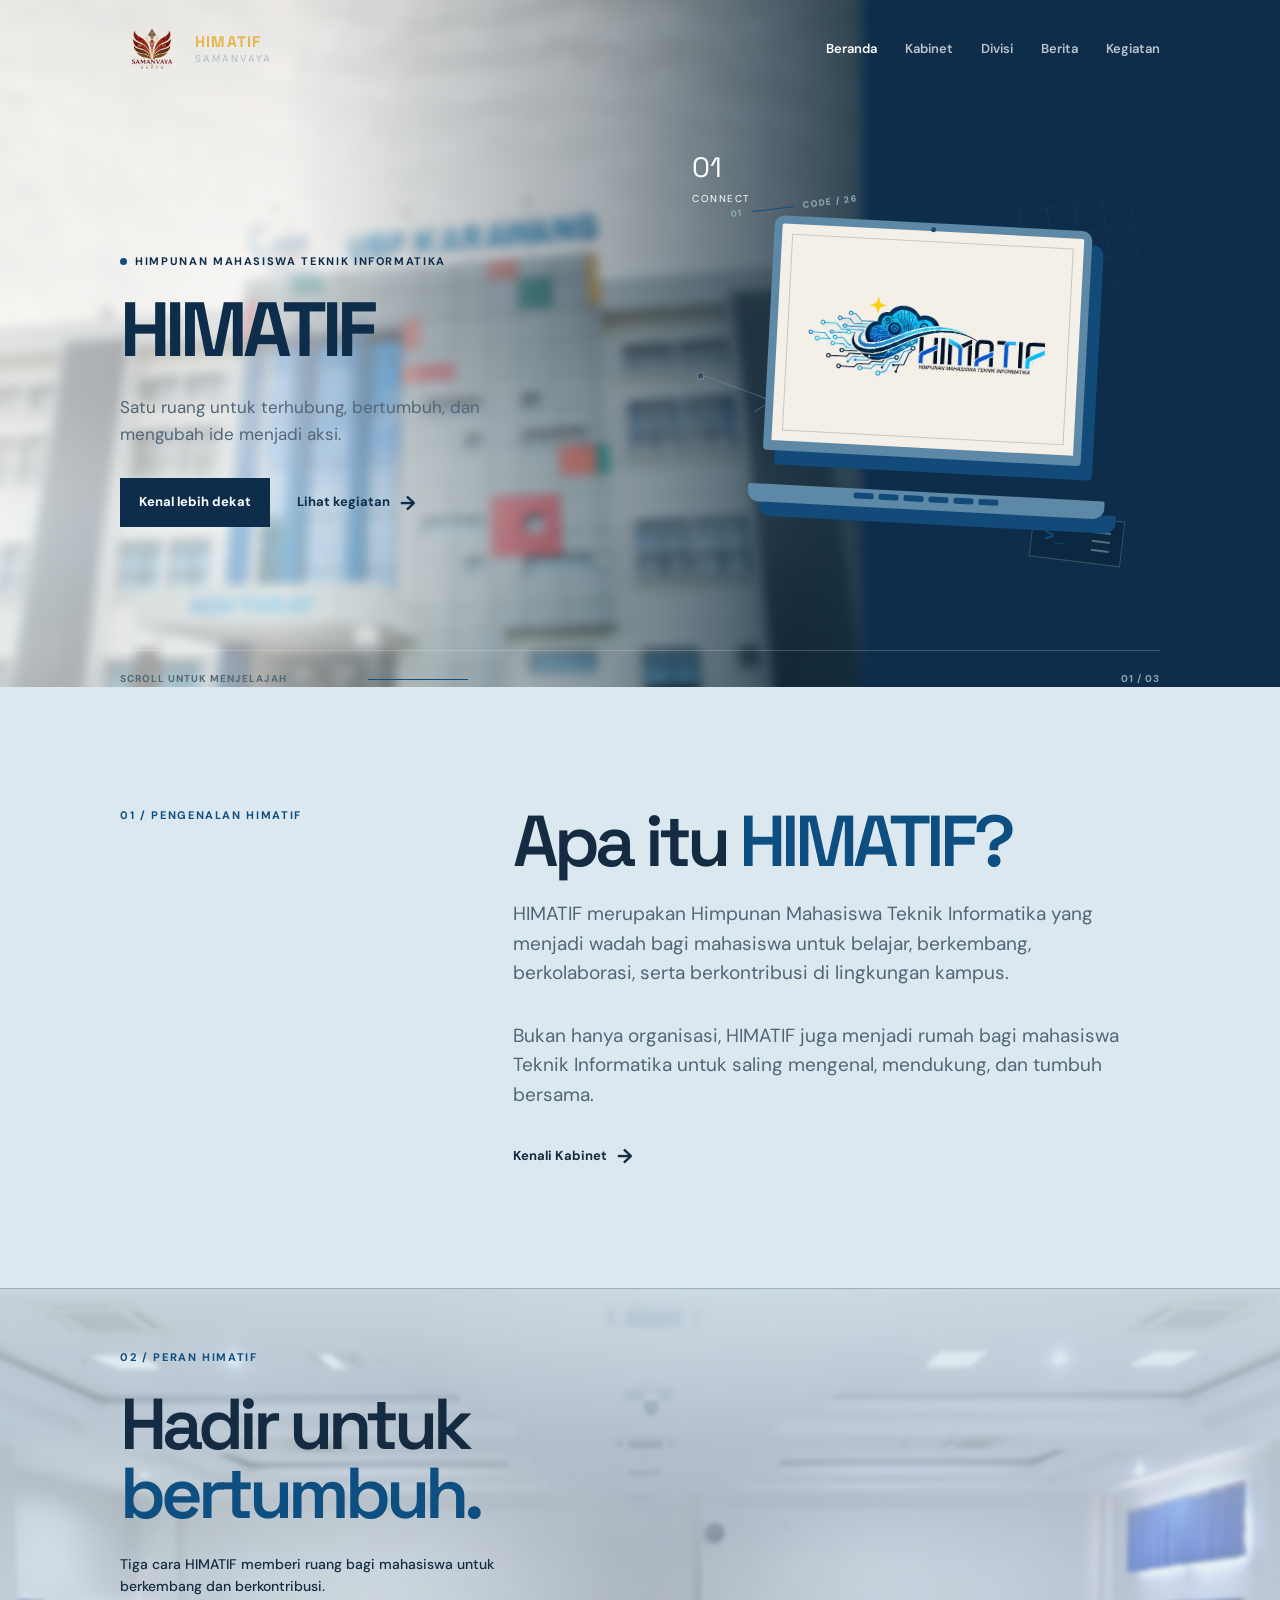
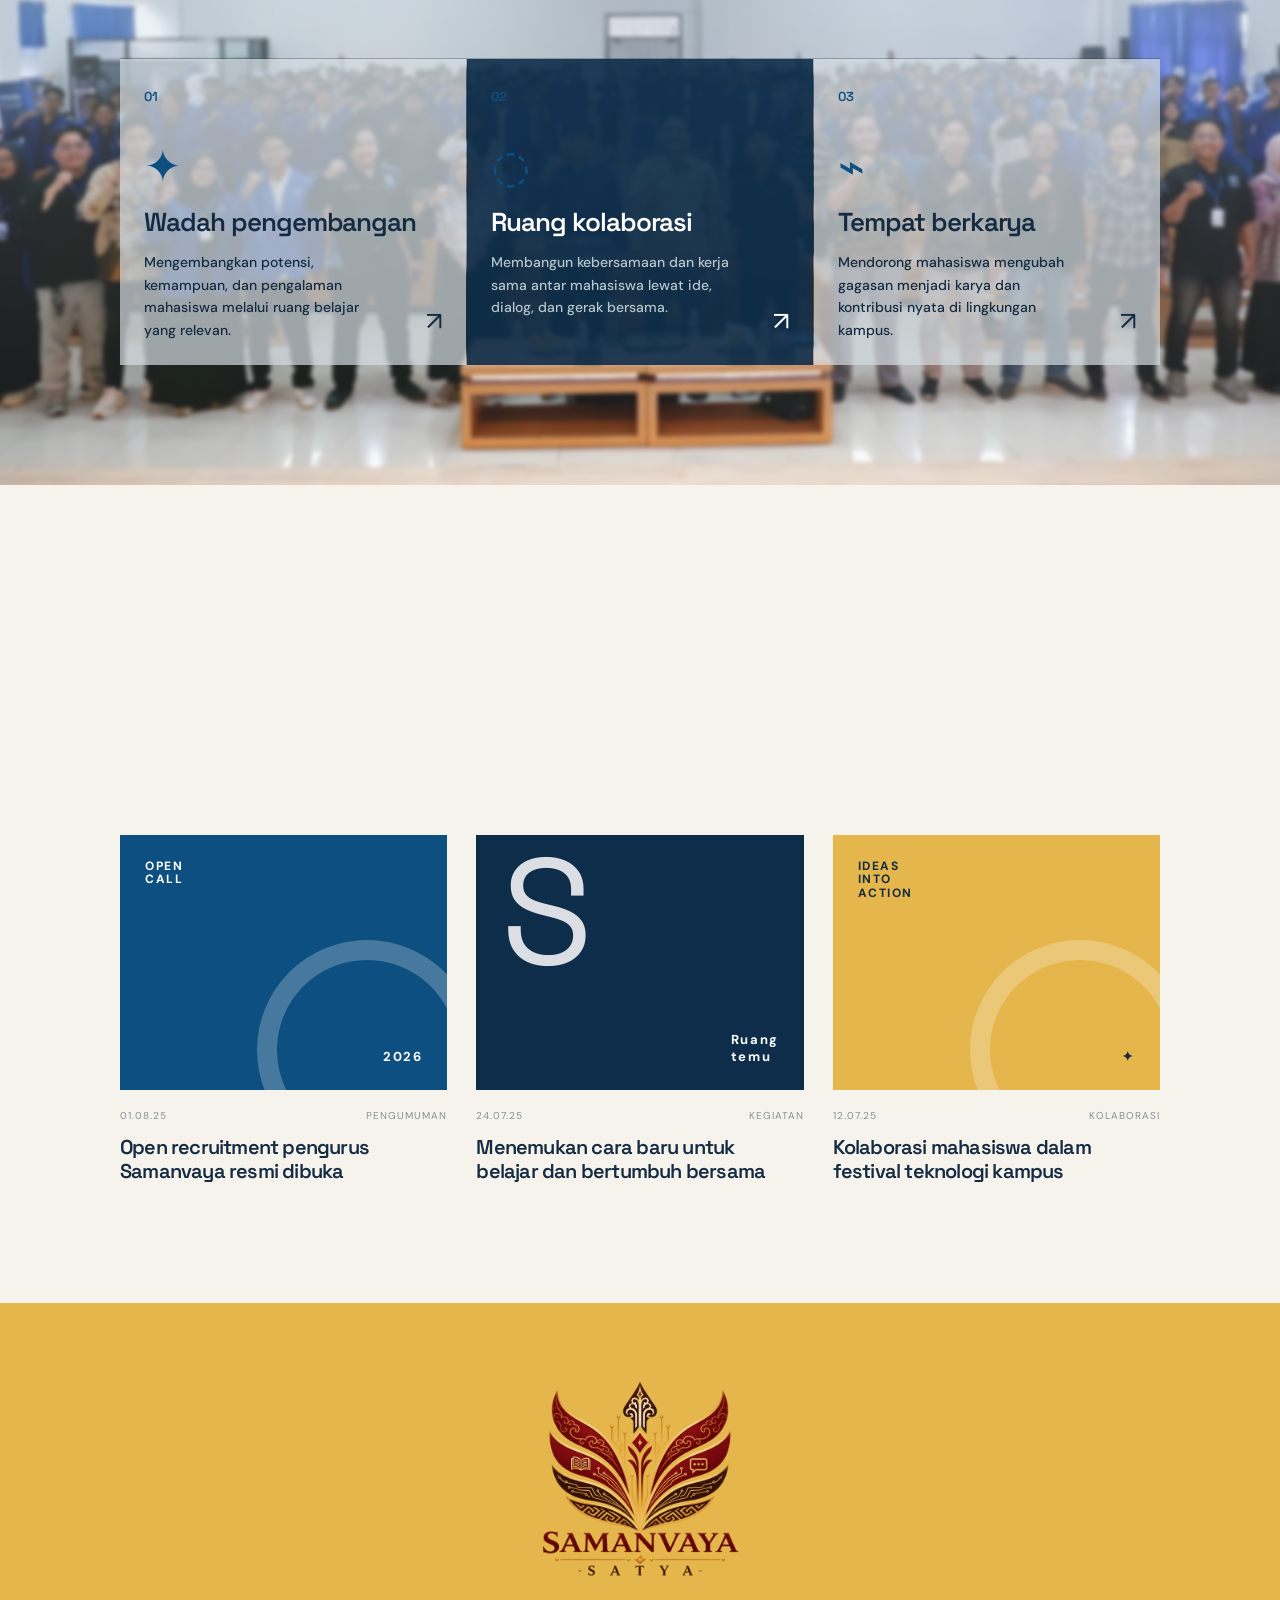
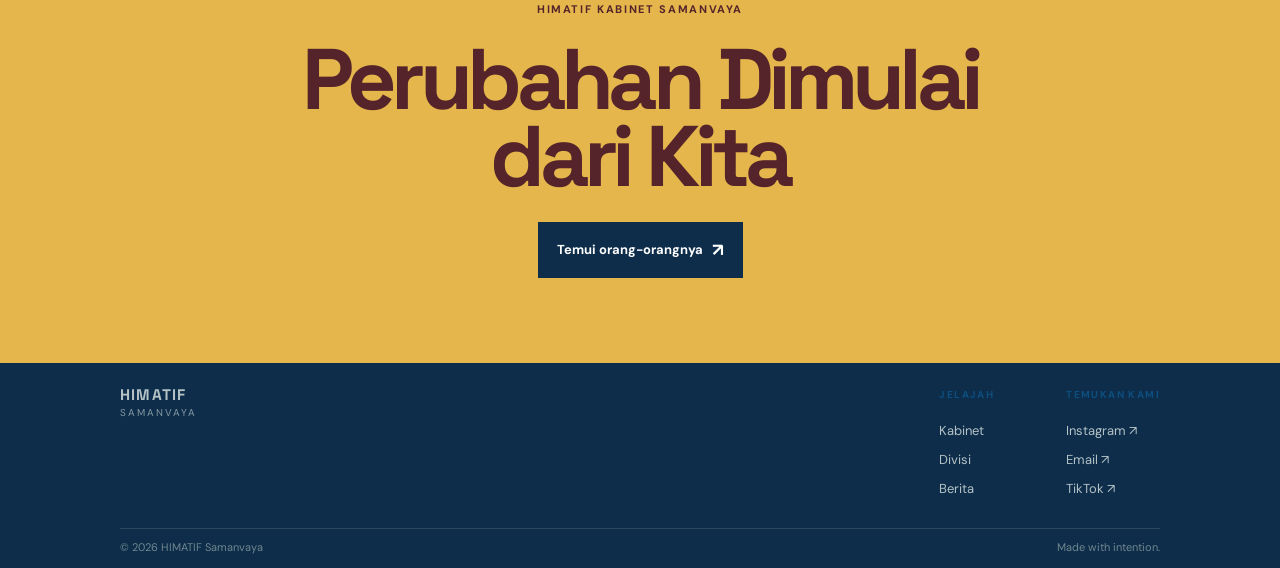
==== commit c92f935f: "Backup buat website" ====
--- a/index.html
+++ b/index.html
@@ -8,6 +8,7 @@
       content="HIMATIF Samanvaya, ruang tumbuh mahasiswa Teknik Informatika."
     />
     <title>HIMATIF Samanvaya | Beranda</title>
+    <link rel="icon" type="image/png" href="assets/logo/logo-samanvaya.webp" />
     <link rel="preconnect" href="https://fonts.googleapis.com" />
     <link rel="preconnect" href="https://fonts.gstatic.com" crossorigin />
     <link
@@ -25,12 +26,10 @@
           href="index.html"
           aria-label="HIMATIF Samanvaya, beranda"
         >
-          <span class="brand-mark" aria-label="UBP, FIK, HIMATIF, Samanvaya">
-            <img src="assets/logo/UBP.png" alt="UBP" />
-            <img src="assets/logo/FIK.png" alt="FIK" />
-            <img src="assets/logo/HIMATIF-transparent.png" alt="HIMATIF" />
-            <img src="assets/logo/logo-samanvaya.png" alt="Samanvaya" />
+          <span class="brand-mark" aria-label="Logo Samanvaya">
+            <img src="assets/logo/logo-samanvaya.webp" alt="Samanvaya" />
           </span>
+          <span class="brand-copy"><strong>HIMATIF</strong><small>Samanvaya</small></span>
         </a>
         <button
           class="menu-toggle"
@@ -47,9 +46,6 @@
           <a href="pages/divisi.html">Divisi</a>
           <a href="pages/berita.html">Berita</a>
           <a href="pages/kegiatan.html">Kegiatan</a>
-          <a class="nav-cta" href="pages/kabinet.html"
-            >Kabinet <span>↗</span></a
-          >
         </nav>
       </div>
     </header>
@@ -242,11 +238,11 @@
         <div class="container closing-inner">
           <img
             class="closing-logo"
-            src="assets/logo/logo-samanvaya.png"
+            src="assets/logo/logo-samanvaya.webp"
             alt="Logo HIMATIF Samanvaya"
           />
           <p class="eyebrow">HIMATIF KABINET SAMANVAYA</p>
-          <h2>Kalau bukan<br /><em>kita, siapa?</em></h2>
+          <h2>Perubahan Dimulai<br /><em>dari Kita</em></h2>
           <a class="button button-dark" href="pages/kabinet.html"
             >Temui orang-orangnya <span>↗</span></a
           >
@@ -268,9 +264,10 @@
           </div>
           <div>
             <p>Temukan kami</p>
-            <a href="https://instagram.com" target="_blank" rel="noreferrer"
+            <a href="https://instagram.com/himatif_ubp" target="_blank" rel="noreferrer"
               >Instagram ↗</a
-            ><a href="mailto:halo@himatifsamanvaya.id">Email ↗</a>
+            ><a href="mailto:halo@himatifsamanvaya.id">Email ↗</a
+            ><a href="https://www.tiktok.com/@himatif_ubp" target="_blank" rel="noreferrer">TikTok ↗</a>
           </div>
         </div>
       </div>
--- a/css/style.css
+++ b/css/style.css
@@ -21,9 +21,11 @@
 }
 html {
   scroll-behavior: smooth;
+  overflow-x: hidden;
 }
 body {
   margin: 0;
+  overflow-x: hidden;
   color: var(--ink);
   background: var(--paper);
   font-family: var(--body);
@@ -60,7 +62,13 @@
 .site-header.scrolled .main-nav a {
   color: var(--navy);
 }
-.site-header.scrolled .brand-mark img:nth-child(4) {
+.site-header.scrolled .menu-toggle {
+  color: var(--navy);
+  border-color: rgba(13, 45, 74, 0.28);
+  background: rgba(255, 255, 255, 0.7);
+}
+.site-header.scrolled .brand-mark img,
+.inner-header .brand-mark img {
   mix-blend-mode: multiply;
 }
 .nav-wrap,
@@ -76,6 +84,16 @@
 }
 .nav-wrap {
   justify-content: space-between;
+  position: relative;
+}
+.nav-wrap > *,
+.hero-grid > *,
+.section-heading > *,
+.directory-toolbar > *,
+.detail-grid > *,
+.detail-columns > *,
+.story-grid > * {
+  min-width: 0;
 }
 .brand {
   gap: 11px;
@@ -85,32 +103,16 @@
 .brand-mark {
   display: flex;
   align-items: center;
-  gap: 11px;
-  width: 350px;
-  height: 58px;
-  flex: 0 0 350px;
+  justify-content: center;
+  width: clamp(42px, 5vw, 64px);
+  height: clamp(38px, 4.5vw, 54px);
+  flex: 0 0 clamp(42px, 5vw, 64px);
 }
 .brand-mark img {
   display: block;
-  width: auto;
-  height: 46px;
+  width: 100%;
+  height: 100%;
   object-fit: contain;
-}
-.brand-mark img:nth-child(1) {
-  width: 48px;
-}
-.brand-mark img:nth-child(2) {
-  width: 60px;
-  height: 60px;
-  border-radius: 50%;
-  overflow: hidden;
-}
-.brand-mark img:nth-child(3) {
-  width: 100px;
-}
-.brand-mark img:nth-child(4) {
-  width: 98px;
-  margin-left: -13px;
   mix-blend-mode: screen;
 }
 .footer-brand .brand-mark {
@@ -121,26 +123,40 @@
   color: var(--coral);
   font: 600 22px/1 var(--display);
 }
+.brand-copy {
+  display: block;
+  color: currentColor;
+}
+.brand-copy strong {
+  color: var(--yellow);
+}
+.brand-copy small {
+  color: #8faebb;
+}
 .inner-header .brand-mark {
-  width: 350px;
-  height: 58px;
-  flex: 0 0 350px;
-}
-.inner-header .brand > span:last-child {
-  display: none;
+  font-size: 0;
+  background: url("../assets/logo/logo-samanvaya.webp") center / contain no-repeat;
+}
+.inner-header .brand strong,
+.site-header.scrolled .brand strong {
+  color: var(--yellow);
+}
+.inner-header .brand small,
+.site-header.scrolled .brand small {
+  color: #8faebb;
 }
 .brand strong,
 .brand small {
   display: block;
 }
 .brand strong {
-  font-size: 15px;
+  font-size: clamp(12px, 1.2vw, 16px);
   letter-spacing: 0.08em;
 }
 .brand small {
   margin-top: 4px;
   font-family: var(--body);
-  font-size: 10px;
+  font-size: clamp(8px, 0.8vw, 10px);
   letter-spacing: 0.2em;
   text-transform: uppercase;
   opacity: 0.72;
@@ -149,6 +165,12 @@
   gap: 28px;
   font-size: 13px;
   font-weight: 600;
+}
+.brand-copy,
+.brand-copy strong,
+.brand-copy small,
+.brand > span:last-child {
+  min-width: 0;
 }
 .main-nav a {
   opacity: 0.72;
@@ -173,18 +195,52 @@
 }
 .menu-toggle {
   display: none;
+  position: relative;
+  z-index: 4;
   width: 42px;
   height: 42px;
-  border: 1px solid rgba(255, 255, 255, 0.3);
-  background: transparent;
+  border: 0;
+  border-radius: 10px;
+  background: var(--navy);
   color: white;
+  box-shadow: 0 7px 16px rgba(13, 45, 74, 0.22);
+  cursor: pointer;
 }
 .menu-toggle span {
   display: block;
-  width: 17px;
-  height: 1px;
+  width: 18px;
+  height: 2px;
   margin: 4px auto;
+  border-radius: 2px;
   background: currentColor;
+  transition: transform 0.2s ease, opacity 0.2s ease;
+}
+.menu-toggle span:first-child {
+  transform: translateY(-3px);
+}
+.menu-toggle span:nth-child(2) {
+  transform: translateY(3px);
+}
+.menu-toggle::before {
+  position: absolute;
+  top: 50%;
+  left: 50%;
+  width: 18px;
+  height: 2px;
+  border-radius: 2px;
+  content: "";
+  background: currentColor;
+  transform: translate(-50%, -50%);
+  transition: transform 0.2s ease;
+}
+.menu-toggle.open span:first-child {
+  transform: translateY(3px) rotate(45deg);
+}
+.menu-toggle.open span:nth-child(2) {
+  transform: translateY(-3px) rotate(-45deg);
+}
+.menu-toggle.open::before {
+  opacity: 0;
 }
 .section-dark {
   color: white;
@@ -218,7 +274,7 @@
       rgba(209, 224, 233, 0.2) 62%,
       rgba(209, 224, 233, 0.08) 100%
     ),
-    url("../assets/images/TechnoVisionEvent.JPG") center 58% / cover no-repeat;
+    url("../assets/images/TechnoVisionEvent.webp") center 58% / cover no-repeat;
   filter: blur(2px);
   transform: scale(1.04);
 }
@@ -256,7 +312,7 @@
   content: "";
   background:
     linear-gradient(90deg, rgba(251, 250, 247, 0.72) 0%, rgba(251, 250, 247, 0.58) 34%, rgba(19, 43, 59, 0.35) 70%, rgba(19, 43, 59, 0.88) 100%),
-    url("../assets/images/GedungUBP.jpg") center / cover no-repeat;
+    url("../assets/images/GedungUBP.webp") center / cover no-repeat;
   filter: blur(5px);
   transform: scale(1.04);
 }
@@ -911,32 +967,78 @@
 }
 @media (max-width: 760px) {
   .container {
-    width: min(100% - 36px, 560px);
+    width: min(100% - 24px, 560px);
+  }
+  .brand {
+    min-width: 0;
+    gap: 8px;
+  }
+  .brand > span:last-child {
+    min-width: 0;
+    max-width: 145px;
+  }
+  .brand strong {
+    font-size: 13px;
+  }
+  .brand small {
+    margin-top: 2px;
+    font-size: 8px;
   }
   .site-header {
-    padding: 17px 0;
+    padding: 14px 0;
+  }
+  .brand-mark {
+    width: 42px;
+    flex-basis: 42px;
+    height: 38px;
   }
   .menu-toggle {
     display: block;
+    width: 38px;
+    height: 38px;
+    border-radius: 8px;
   }
   .main-nav {
     position: absolute;
-    top: 72px;
-    left: 18px;
-    right: 18px;
+    top: 64px;
+    left: 12px;
+    right: 12px;
     display: none;
-    padding: 20px;
+    padding: 18px 16px;
     align-items: stretch;
     flex-direction: column;
-    gap: 19px;
-    background: var(--navy);
+    gap: 14px;
+    z-index: 3;
+    max-height: calc(100vh - 82px);
+    overflow-y: auto;
+    background: rgba(13, 45, 74, 0.98);
+    border-radius: 14px;
     box-shadow: 0 18px 35px rgba(0, 0, 0, 0.2);
+  }
+  .site-header.scrolled .main-nav {
+    top: 54px;
+    background: rgba(13, 45, 74, 0.98);
   }
   .main-nav.open {
     display: flex;
   }
+  .main-nav a {
+    font-size: 12px;
+    letter-spacing: 0.02em;
+  }
+  .site-header.scrolled .main-nav a,
+  .inner-header .main-nav a {
+    color: white;
+  }
   .main-nav .nav-cta {
     text-align: center;
+  }
+  .site-header .menu-toggle,
+  .site-header.inner-header .menu-toggle,
+  .site-header.scrolled .menu-toggle {
+    color: white;
+    border: 0;
+    background: var(--navy);
   }
   .hero {
     min-height: 840px;
@@ -948,12 +1050,16 @@
   .hero h1 {
     font-size: 70px;
   }
+  .hero-actions {
+    flex-wrap: wrap;
+    gap: 16px;
+  }
   .hero-art {
     min-height: 360px;
     margin-top: 38px;
+    width: 100%;
     transform: scale(0.82);
-    transform-origin: top left;
-    width: 122%;
+    transform-origin: top center;
   }
   .hero-footer {
     margin-top: -36px;
@@ -1032,8 +1138,29 @@
   color: var(--navy);
   border-color: rgba(13, 45, 74, 0.3);
 }
-.inner-header .brand-mark img:nth-child(4) {
-  mix-blend-mode: multiply;
+@media (max-width: 760px) {
+  .site-header .main-nav a,
+  .site-header.inner-header .main-nav a,
+  .site-header.scrolled .main-nav a {
+    color: white;
+    opacity: 0.82;
+  }
+  .site-header .main-nav a:hover,
+  .site-header .main-nav a.active,
+  .site-header.inner-header .main-nav a:hover,
+  .site-header.inner-header .main-nav a.active,
+  .site-header.scrolled .main-nav a:hover,
+  .site-header.scrolled .main-nav a.active {
+    color: white;
+    opacity: 1;
+  }
+  .site-header .menu-toggle,
+  .site-header.inner-header .menu-toggle,
+  .site-header.scrolled .menu-toggle {
+    color: white;
+    border: 0;
+    background: var(--navy);
+  }
 }
 .leadership-grid {
   display: grid;
@@ -1042,9 +1169,25 @@
   background: var(--line);
 }
 .leadership-card {
+  position: relative;
   min-height: 170px;
   padding: 27px;
   background: var(--paper);
+}
+.leadership-link {
+  display: block;
+  color: inherit;
+}
+.leadership-link:nth-child(2n) { background: #e7edf1; }
+.leadership-link:nth-child(3n) { background: #eadfcf; }
+.leadership-link:nth-child(4n) { background: #d5e0e5; }
+.leadership-link:hover { background: var(--yellow); }
+.leadership-arrow {
+  position: absolute;
+  right: 27px;
+  bottom: 23px;
+  color: var(--coral);
+  font-size: 24px;
 }
 .leadership-card.leadership-wide {
   grid-column: span 3;
@@ -1088,6 +1231,15 @@
 }
 .profile-card.profile-chair {
   background: var(--yellow);
+}
+.profile-card.profile-deputy {
+  background: #d5e0e5;
+}
+.profile-card.profile-secretary {
+  background: #eadfcf;
+}
+.profile-card.profile-treasurer {
+  background: #d5aa4b;
 }
 .profile-slot {
   display: grid;
@@ -1321,6 +1473,15 @@
   font-size: 25px;
   font-weight: 400;
 }
+.division-detail-link {
+  color: var(--ink);
+  font-size: 25px;
+  transition: color 0.2s ease, transform 0.2s ease;
+}
+.division-detail-link:hover {
+  color: var(--coral);
+  transform: translate(3px, -3px);
+}
 .division-row details {
   margin-top: 15px;
 }
@@ -1358,6 +1519,111 @@
   color: var(--ink-soft);
   font-size: 13px;
 }
+.back-link {
+  display: inline-block;
+  margin-bottom: 48px;
+  color: #dce8ef;
+  font-size: 12px;
+  font-weight: 700;
+  letter-spacing: 0.08em;
+  text-transform: uppercase;
+}
+.division-detail-hero h1 {
+  max-width: 850px;
+}
+.division-detail-hero h1 em,
+.detail-members-section h2 em {
+  color: var(--yellow);
+  font-style: normal;
+}
+.detail-grid {
+  display: grid;
+  grid-template-columns: 1fr 1.4fr;
+  gap: 70px;
+  align-items: start;
+}
+.detail-grid h2,
+.detail-members-section h2 {
+  margin: 0;
+  font: 600 clamp(40px, 5vw, 64px)/0.95 var(--display);
+  letter-spacing: -0.07em;
+}
+.detail-columns {
+  display: grid;
+  grid-template-columns: 1fr 1fr;
+  gap: 1px;
+  margin-top: 90px;
+  background: var(--line);
+}
+.detail-panel {
+  min-height: 390px;
+  padding: 30px;
+  background: #eadfcf;
+}
+.detail-panel:nth-child(2) {
+  color: white;
+  background: var(--navy);
+}
+.detail-panel:nth-child(2) .section-label {
+  color: var(--yellow);
+}
+.detail-lead {
+  margin: 72px 0 7px;
+  color: var(--coral);
+  font-size: 11px;
+  font-weight: 700;
+  letter-spacing: 0.12em;
+  text-transform: uppercase;
+}
+.detail-panel h2 {
+  margin: 0;
+  font: 600 30px/1.05 var(--display);
+}
+.detail-profile-slot {
+  display: grid;
+  place-items: center;
+  height: 120px;
+  margin-top: 30px;
+  color: var(--ink-soft);
+  border: 1px dashed rgba(23, 43, 58, 0.3);
+  font-size: 10px;
+  font-weight: 700;
+  letter-spacing: 0.12em;
+  text-transform: uppercase;
+}
+.program-list {
+  display: grid;
+  gap: 1px;
+  margin: 48px 0 0;
+  padding: 0;
+  list-style: none;
+}
+.program-list li {
+  padding: 18px 0;
+  border-bottom: 1px solid rgba(255, 255, 255, 0.18);
+  font: 600 18px/1.2 var(--display);
+}
+.detail-members-section {
+  margin-top: 110px;
+}
+.member-list {
+  display: grid;
+  grid-template-columns: repeat(2, 1fr);
+  gap: 1px;
+  margin-top: 50px;
+  background: var(--line);
+}
+.member-list span {
+  display: flex;
+  gap: 18px;
+  padding: 17px 20px;
+  background: var(--paper);
+  font-size: 14px;
+}
+.member-list b {
+  color: var(--coral);
+  font: 600 12px var(--display);
+}
 .article-row {
   display: grid;
   grid-template-columns: 70px 245px 1fr;
@@ -1498,7 +1764,7 @@
   inset: -14%;
   z-index: -1;
   content: "";
-  background: url("../assets/logo/logo-samanvaya.png") center / min(780px, 78vw) auto no-repeat;
+  background: url("../assets/logo/logo-samanvaya.webp") center / min(780px, 78vw) auto no-repeat;
   filter: blur(7px);
   opacity: 0.24;
   transform: rotate(-8deg) scale(1.15);
@@ -1612,10 +1878,6 @@
   margin-top: 42px;
 }
 @media (max-width: 760px) {
-  .inner-header .brand-mark {
-    width: 250px;
-    flex-basis: 250px;
-  }
   .cabinet-hero {
     min-height: 650px;
     padding-top: 145px;
@@ -1639,6 +1901,25 @@
   }
   .cabinet-division-heading {
     margin-top: 75px;
+  }
+  .back-link {
+    margin-bottom: 35px;
+  }
+  .detail-grid,
+  .detail-columns {
+    display: block;
+  }
+  .detail-grid .heading-aside {
+    margin-top: 28px;
+  }
+  .detail-panel + .detail-panel {
+    margin-top: 1px;
+  }
+  .detail-members-section {
+    margin-top: 75px;
+  }
+  .member-list {
+    grid-template-columns: 1fr;
   }
 }
 @media (max-width: 760px) {
@@ -1676,12 +1957,13 @@
     font-size: 11px;
   }
   .division-row {
-    grid-template-columns: 35px 1fr 25px;
+    grid-template-columns: 28px minmax(0, 1fr) 24px;
     gap: 12px;
     padding: 25px 0;
   }
   .division-row h2 {
-    font-size: 22px;
+    font-size: 21px;
+    overflow-wrap: anywhere;
   }
   .division-row p {
     font-size: 13px;
@@ -1689,6 +1971,7 @@
   .article-row {
     grid-template-columns: 43px 1fr;
     gap: 15px;
+    padding: 25px 12px;
   }
   .article-art {
     grid-column: 2;
@@ -1700,17 +1983,20 @@
   }
   .article-row h2 {
     font-size: 23px;
+    overflow-wrap: anywhere;
   }
   .event-card {
     grid-template-columns: 1fr 25px;
     gap: 20px;
-    padding: 26px 0;
+    padding: 26px 16px;
+    border-radius: 0 0 8px 8px;
   }
   .event-date {
     grid-column: 1 / -1;
   }
   .event-card h3 {
     font-size: 24px;
+    overflow-wrap: anywhere;
   }
   .story-grid {
     display: block;
@@ -1732,6 +2018,10 @@
   .profile-grid {
     grid-template-columns: 1fr 1fr;
   }
+  .cabinet-team,
+  .cabinet-leaders {
+    grid-template-columns: 1fr;
+  }
   .profile-card {
     min-height: 290px;
     padding: 15px;
@@ -1756,3 +2046,141 @@
     grid-template-columns: 1fr 1fr;
   }
 }
+
+@media (min-width: 768px) and (max-width: 1023px) {
+  .container {
+    width: min(100% - 32px, 920px);
+  }
+  .site-header {
+    padding: 18px 0;
+  }
+  .brand-mark {
+    width: 52px;
+    flex-basis: 52px;
+  }
+  .main-nav {
+    gap: 18px;
+    font-size: 12px;
+  }
+  .hero {
+    min-height: 620px;
+  }
+  .hero-grid {
+    grid-template-columns: 1.05fr 0.95fr;
+  }
+  .hero h1 {
+    font-size: 78px;
+  }
+  .focus-grid,
+  .news-grid,
+  .profile-grid,
+  .people-grid,
+  .leadership-grid,
+  .philosophy-grid {
+    grid-template-columns: repeat(2, minmax(0, 1fr));
+  }
+  .department-list {
+    grid-template-columns: 1fr;
+  }
+  .story-grid,
+  .symbol-grid {
+    grid-template-columns: 1fr 1.4fr;
+    gap: 28px;
+  }
+  .article-row {
+    grid-template-columns: 60px minmax(170px, 200px) minmax(0, 1fr);
+    gap: 18px;
+  }
+  .division-row {
+    grid-template-columns: 54px minmax(0, 1fr) 32px;
+    gap: 18px;
+  }
+  .division-row h2 {
+    font-size: 26px;
+    overflow-wrap: anywhere;
+  }
+  .article-row h2,
+  .event-card h3 {
+    overflow-wrap: anywhere;
+  }
+  .event-card {
+    grid-template-columns: 1fr 30px;
+  }
+  .footer-top {
+    gap: 36px;
+  }
+  .footer-links {
+    gap: 36px;
+  }
+}
+
+@media (min-width: 1024px) and (max-width: 1439px) {
+  .container {
+    width: min(100% - 48px, 1040px);
+  }
+  .hero {
+    min-height: 680px;
+  }
+  .hero-grid {
+    grid-template-columns: 1.05fr 0.95fr;
+  }
+  .hero h1 {
+    font-size: clamp(66px, 6vw, 98px);
+  }
+  .focus-grid,
+  .news-grid,
+  .people-grid,
+  .profile-grid,
+  .leadership-grid,
+  .philosophy-grid {
+    grid-template-columns: repeat(3, minmax(0, 1fr));
+  }
+  .department-list {
+    grid-template-columns: repeat(2, minmax(0, 1fr));
+  }
+  .story-grid {
+    grid-template-columns: 0.9fr 1.6fr;
+  }
+  .symbol-grid {
+    grid-template-columns: 0.95fr 1.7fr;
+  }
+  .footer-top {
+    gap: 48px;
+  }
+}
+
+@media (min-width: 1440px) {
+  .container {
+    width: min(1280px, calc(100% - 80px));
+  }
+  .main-nav {
+    gap: 34px;
+  }
+  .hero {
+    min-height: 760px;
+  }
+  .hero-grid {
+    grid-template-columns: 1.05fr 0.95fr;
+  }
+  .section-space {
+    padding: 130px 0;
+  }
+  .focus-grid,
+  .news-grid,
+  .people-grid,
+  .profile-grid,
+  .leadership-grid,
+  .philosophy-grid {
+    grid-template-columns: repeat(3, minmax(0, 1fr));
+  }
+  .department-list {
+    grid-template-columns: repeat(2, minmax(0, 1fr));
+  }
+  .story-grid,
+  .symbol-grid {
+    gap: 90px;
+  }
+  .footer-top {
+    padding: 32px 0 34px;
+  }
+}
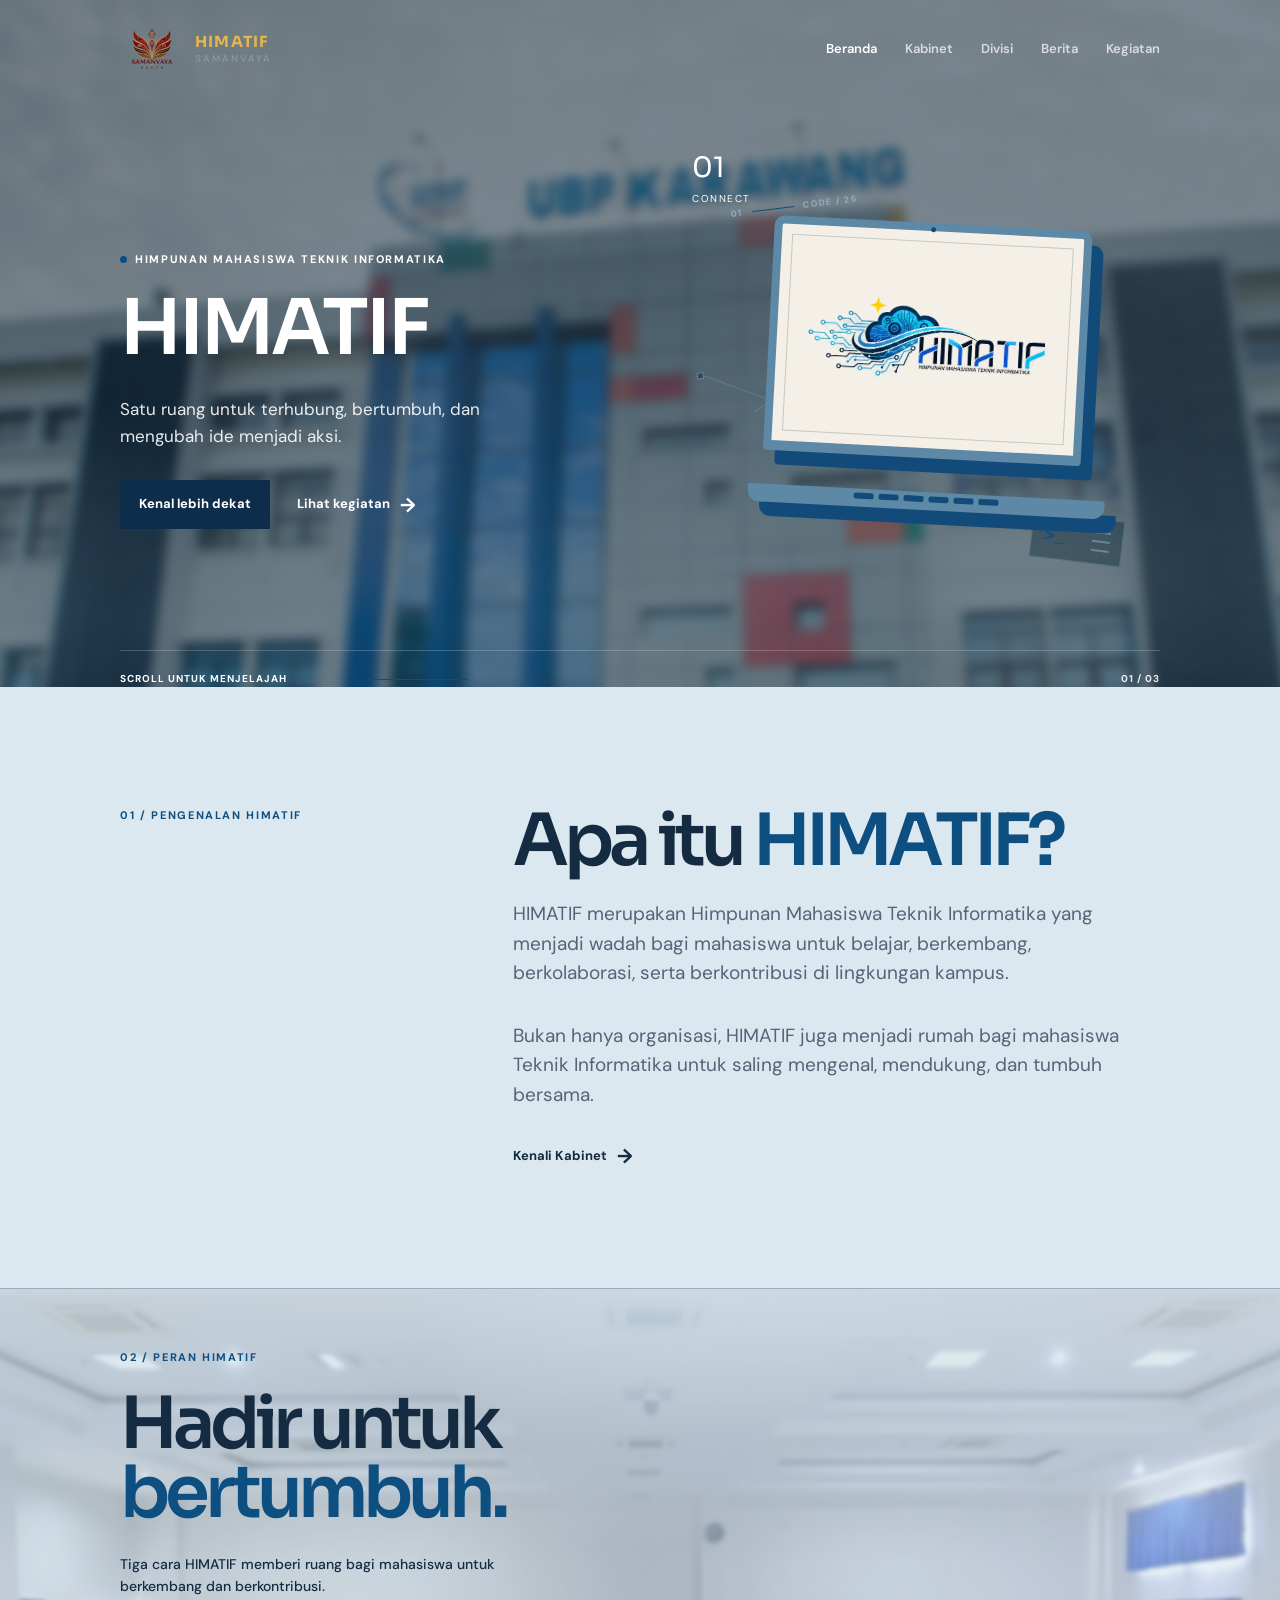
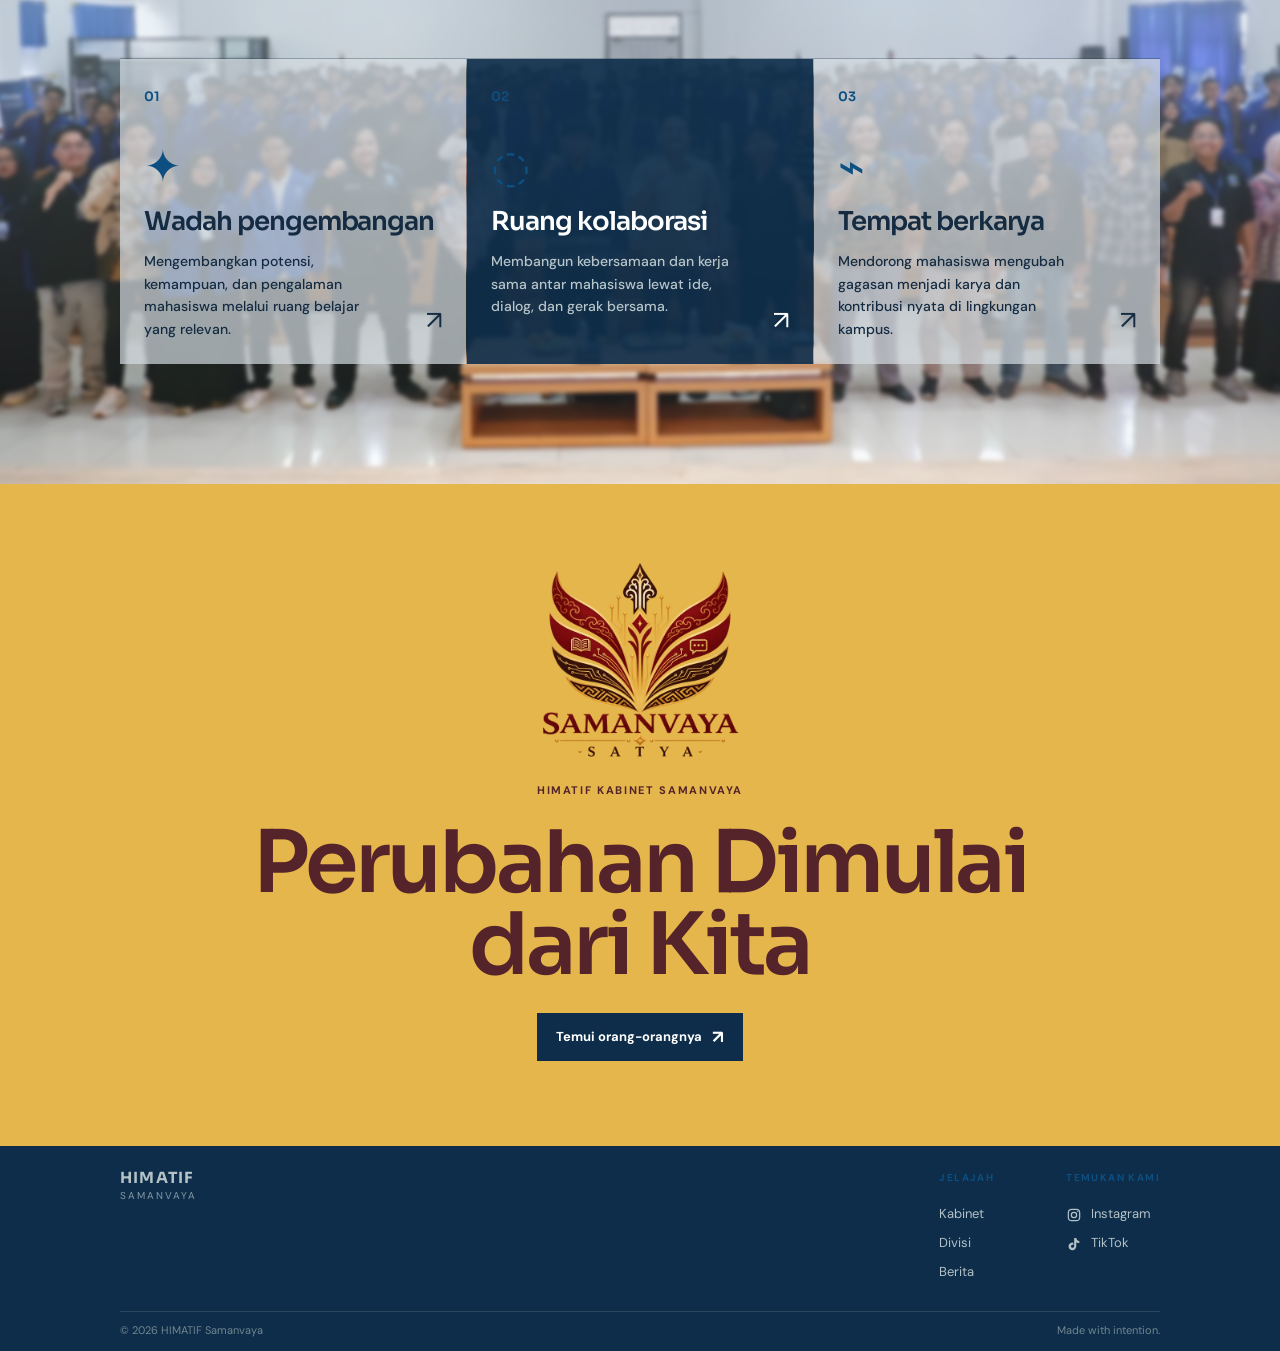
==== commit 5bcc515a: "Update informasi di page berita dan kegiatan" ====
--- a/index.html
+++ b/index.html
@@ -12,7 +12,7 @@
     <link rel="preconnect" href="https://fonts.googleapis.com" />
     <link rel="preconnect" href="https://fonts.gstatic.com" crossorigin />
     <link
-      href="https://fonts.googleapis.com/css2?family=DM+Sans:wght@400;500;600;700&family=Space+Grotesk:wght@500;600;700&display=swap"
+      href="https://fonts.googleapis.com/css2?family=DM+Sans:wght@400;500;600;700&family=Sora:wght@500;600;700&display=swap"
       rel="stylesheet"
     />
     <link rel="stylesheet" href="css/style.css" />
@@ -189,51 +189,6 @@
         </div>
       </section>
 
-      <section class="news section-light section-space">
-        <div class="container">
-          <div class="section-heading news-heading reveal">
-            <div>
-              <p class="section-label">03 / Kabar terbaru</p>
-              <h2>Dari ruang<br /><em>kita.</em></h2>
-            </div>
-            <a class="text-link dark-link" href="pages/berita.html"
-              >Semua berita <span>→</span></a
-            >
-          </div>
-          <div class="news-grid">
-            <a class="news-card reveal" href="pages/berita.html"
-              ><div class="news-image news-image-orange">
-                <span>OPEN<br />CALL</span><b>2026</b>
-              </div>
-              <div class="news-meta">
-                <span>01.08.25</span><span>Pengumuman</span>
-              </div>
-              <h3>Open recruitment pengurus Samanvaya resmi dibuka</h3></a
-            >
-            <a class="news-card reveal reveal-delay" href="pages/berita.html"
-              ><div class="news-image news-image-blue">
-                <span class="big-symbol">S</span><b>Ruang<br />temu</b>
-              </div>
-              <div class="news-meta">
-                <span>24.07.25</span><span>Kegiatan</span>
-              </div>
-              <h3>
-                Menemukan cara baru untuk belajar dan bertumbuh bersama
-              </h3></a
-            >
-            <a class="news-card reveal reveal-delay-2" href="pages/berita.html"
-              ><div class="news-image news-image-yellow">
-                <span>IDEAS<br />INTO<br />ACTION</span><b>✦</b>
-              </div>
-              <div class="news-meta">
-                <span>12.07.25</span><span>Kolaborasi</span>
-              </div>
-              <h3>Kolaborasi mahasiswa dalam festival teknologi kampus</h3></a
-            >
-          </div>
-        </div>
-      </section>
-
       <section class="closing section-coral">
         <div class="container closing-inner">
           <img
@@ -264,10 +219,8 @@
           </div>
           <div>
             <p>Temukan kami</p>
-            <a href="https://instagram.com/himatif_ubp" target="_blank" rel="noreferrer"
-              >Instagram ↗</a
-            ><a href="mailto:halo@himatifsamanvaya.id">Email ↗</a
-            ><a href="https://www.tiktok.com/@himatif_ubp" target="_blank" rel="noreferrer">TikTok ↗</a>
+            <a class="footer-social-link" href="https://instagram.com/himatif_ubp" target="_blank" rel="noreferrer"><svg class="social-icon" viewBox="0 0 24 24" aria-hidden="true"><rect x="3.5" y="3.5" width="17" height="17" rx="5.2"></rect><circle cx="12" cy="12" r="4"></circle><circle class="social-icon-dot" cx="17.5" cy="6.5" r="1"></circle></svg><span>Instagram</span></a>
+            <a class="footer-social-link" href="https://www.tiktok.com/@himatif_ubp" target="_blank" rel="noreferrer"><svg class="social-icon" viewBox="0 0 24 24" aria-hidden="true"><path d="M15.4 3h-3.2v12.4a2.4 2.4 0 1 1-2.4-2.4c.45 0 .87.12 1.23.34v-3.4a5.8 5.8 0 1 0 4.37 5.62V9.2a7.5 7.5 0 0 0 4.6 1.48V7.45c-2.55-.16-4.54-2.12-4.6-4.45Z"></path></svg><span>TikTok</span></a>
           </div>
         </div>
       </div>
--- a/css/style.css
+++ b/css/style.css
@@ -1,3 +1,29 @@
+/* ==========================================================================
+   HIMATIF SAMANVAYA - MAIN STYLESHEET
+   ==========================================================================
+   
+   DAFTAR ISI / TABLE OF CONTENTS BY PAGE & SECTION:
+   
+   1. [GLOBAL & RESET] ......... Line 23  - Line 69   (Variables :root, Reset *, Container)
+   2. [SHARED LAYOUT] .......... Line 70  - Line 333  (Header, Navbar, Brand Logo & Menu Toggle)
+   3. [SHARED UTILITIES] ....... Line 334 - Line 521  (Utility Classes, Buttons, Links, Badges, Animations)
+   4. [PAGE: index.html] ....... Line 522 - Line 1219 (Hero, Intro, Fokus Program, Featured News, Closing)
+   5. [PAGE: tentang.html] ..... Line 1220 - Line 1283 (Halaman Tentang Kami, Story/Sejarah, Quote Section)
+   6. [PAGE: kabinet.html] ..... Line 1284 - Line 1745 (Hero Kabinet, Filosofi, Logo, Profil, Departemen)
+   7. [PAGE: divisi.html] ...... Line 1746 - Line 1842 (Daftar Divisi, Division Rows, Accordion Program)
+   8. [PAGE: detail-divisi.html] Line 1843 - Line 1961 (Detail Divisi, Panel Visi, Program Kerja, Member Grid)
+   9. [PAGE: berita.html] ...... Line 1962 - Line 2007 (Halaman Berita, Filter Berita & Article Row Cards)
+   10. [PAGE: kegiatan.html] ... Line 2008 - Line 2069 (Halaman Agenda/Kegiatan, Filter & Event Cards)
+   11. [SHARED FOOTER] ......... Line 2070 - Line 2123 (Site Footer, Navigation Links, & Copyright)
+   12. [RESPONSIVE DESIGN] ..... Line 2124 - Line 2727 (Media Queries Mobile <=760px, Tablet, Desktop)
+   
+   ========================================================================== */
+
+
+/* ==========================================================================
+   SECTION 1: GLOBAL & RESET STYLES (Line 23 - Line 69)
+   ========================================================================== */
+
 :root {
   /* WARNA: ubah nilai di sini untuk mengganti palet utama website. */
   --ink: #142b42;
@@ -13,16 +39,19 @@
   --sky: #e5b64c;
   --line: rgba(23, 43, 58, 0.16);
   /* FONT: --display untuk judul besar; --body untuk teks biasa. */
-  --display: "Space Grotesk", sans-serif;
+  --display: "Sora", sans-serif;
   --body: "DM Sans", sans-serif;
 }
+
 * {
   box-sizing: border-box;
 }
+
 html {
   scroll-behavior: smooth;
   overflow-x: hidden;
 }
+
 body {
   margin: 0;
   overflow-x: hidden;
@@ -32,17 +61,27 @@
   font-size: 16px;
   line-height: 1.6;
 }
+
 a {
   color: inherit;
   text-decoration: none;
 }
+
 button {
   font: inherit;
 }
+
 .container {
   width: min(1160px, calc(100% - 48px));
   margin: 0 auto;
 }
+
+
+/* ==========================================================================
+   SECTION 2: SHARED LAYOUT & NAVIGATION (HEADER, NAVBAR, BRAND)
+   Target Pages: index.html & All Subpages in pages/
+   ========================================================================== */
+
 .site-header {
   position: fixed;
   inset: 0 0 auto;
@@ -53,24 +92,29 @@
     background 0.3s ease,
     padding 0.3s ease;
 }
+
 .site-header.scrolled {
   color: var(--navy);
   background: rgba(255, 255, 255, 0.96);
   backdrop-filter: blur(14px);
   padding: 13px 0;
 }
+
 .site-header.scrolled .main-nav a {
   color: var(--navy);
 }
+
 .site-header.scrolled .menu-toggle {
   color: var(--navy);
   border-color: rgba(13, 45, 74, 0.28);
   background: rgba(255, 255, 255, 0.7);
 }
+
 .site-header.scrolled .brand-mark img,
 .inner-header .brand-mark img {
   mix-blend-mode: multiply;
 }
+
 .nav-wrap,
 .brand,
 .main-nav,
@@ -82,24 +126,28 @@
   display: flex;
   align-items: center;
 }
+
 .nav-wrap {
   justify-content: space-between;
   position: relative;
 }
-.nav-wrap > *,
-.hero-grid > *,
-.section-heading > *,
-.directory-toolbar > *,
-.detail-grid > *,
-.detail-columns > *,
-.story-grid > * {
+
+.nav-wrap>*,
+.hero-grid>*,
+.section-heading>*,
+.directory-toolbar>*,
+.detail-grid>*,
+.detail-columns>*,
+.story-grid>* {
   min-width: 0;
 }
+
 .brand {
   gap: 11px;
   font-family: var(--display);
   line-height: 1.05;
 }
+
 .brand-mark {
   display: flex;
   align-items: center;
@@ -108,6 +156,7 @@
   height: clamp(38px, 4.5vw, 54px);
   flex: 0 0 clamp(42px, 5vw, 64px);
 }
+
 .brand-mark img {
   display: block;
   width: 100%;
@@ -115,6 +164,7 @@
   object-fit: contain;
   mix-blend-mode: screen;
 }
+
 .footer-brand .brand-mark {
   width: 42px;
   height: 42px;
@@ -123,36 +173,59 @@
   color: var(--coral);
   font: 600 22px/1 var(--display);
 }
+
 .brand-copy {
   display: block;
   color: currentColor;
 }
+
 .brand-copy strong {
   color: var(--yellow);
 }
+
 .brand-copy small {
   color: #8faebb;
 }
+
+.inner-header {
+  color: var(--navy);
+  background: white;
+}
+
 .inner-header .brand-mark {
   font-size: 0;
   background: url("../assets/logo/logo-samanvaya.webp") center / contain no-repeat;
 }
+
 .inner-header .brand strong,
 .site-header.scrolled .brand strong {
   color: var(--yellow);
 }
+
 .inner-header .brand small,
 .site-header.scrolled .brand small {
   color: #8faebb;
 }
+
+.inner-header .main-nav a {
+  color: var(--navy);
+}
+
+.inner-header .menu-toggle {
+  color: var(--navy);
+  border-color: rgba(13, 45, 74, 0.3);
+}
+
 .brand strong,
 .brand small {
   display: block;
 }
+
 .brand strong {
   font-size: clamp(12px, 1.2vw, 16px);
   letter-spacing: 0.08em;
 }
+
 .brand small {
   margin-top: 4px;
   font-family: var(--body);
@@ -161,38 +234,45 @@
   text-transform: uppercase;
   opacity: 0.72;
 }
+
 .main-nav {
   gap: 28px;
   font-size: 13px;
   font-weight: 600;
 }
+
 .brand-copy,
 .brand-copy strong,
 .brand-copy small,
-.brand > span:last-child {
+.brand>span:last-child {
   min-width: 0;
 }
+
 .main-nav a {
   opacity: 0.72;
   transition:
     opacity 0.2s,
     color 0.2s;
 }
+
 .main-nav a:hover,
 .main-nav a.active {
   opacity: 1;
 }
+
 .main-nav .nav-cta {
   padding: 10px 15px;
   color: var(--navy);
   background: var(--yellow);
   opacity: 1;
 }
+
 .nav-cta span,
 .button span {
   margin-left: 9px;
   font-size: 18px;
 }
+
 .menu-toggle {
   display: none;
   position: relative;
@@ -206,6 +286,7 @@
   box-shadow: 0 7px 16px rgba(13, 45, 74, 0.22);
   cursor: pointer;
 }
+
 .menu-toggle span {
   display: block;
   width: 18px;
@@ -215,12 +296,15 @@
   background: currentColor;
   transition: transform 0.2s ease, opacity 0.2s ease;
 }
+
 .menu-toggle span:first-child {
   transform: translateY(-3px);
 }
+
 .menu-toggle span:nth-child(2) {
   transform: translateY(3px);
 }
+
 .menu-toggle::before {
   position: absolute;
   top: 50%;
@@ -233,109 +317,58 @@
   transform: translate(-50%, -50%);
   transition: transform 0.2s ease;
 }
+
 .menu-toggle.open span:first-child {
   transform: translateY(3px) rotate(45deg);
 }
+
 .menu-toggle.open span:nth-child(2) {
   transform: translateY(-3px) rotate(-45deg);
 }
+
 .menu-toggle.open::before {
   opacity: 0;
 }
+
+
+/* ==========================================================================
+   SECTION 3: SHARED UTILITIES & COMPONENTS
+   Buttons, Links, Badges, Animations, Section Themes, Toolbar Filter
+   ========================================================================== */
+
 .section-dark {
   color: white;
   background: var(--navy);
 }
+
+.section-dark .section-label,
+.section-dark .profile-role,
+.section-dark .article-category,
+.inner-hero .eyebrow {
+  color: var(--yellow);
+}
+
 .section-light {
   background: var(--paper);
 }
+
 .intro.section-light {
   background: #dce8ef;
 }
+
 .section-cream {
   background: var(--cream);
 }
-.focus {
-  position: relative;
-  isolation: isolate;
-  overflow: hidden;
-  border-top: 1px solid rgba(13, 45, 74, 0.28);
-  background: #d1e0e9;
-}
-.focus::before {
-  position: absolute;
-  inset: -18px;
-  z-index: -1;
-  content: "";
-  background:
-    linear-gradient(
-      rgba(209, 224, 233, 0.86) 0%,
-      rgba(209, 224, 233, 0.58) 28%,
-      rgba(209, 224, 233, 0.2) 62%,
-      rgba(209, 224, 233, 0.08) 100%
-    ),
-    url("../assets/images/TechnoVisionEvent.webp") center 58% / cover no-repeat;
-  filter: blur(2px);
-  transform: scale(1.04);
-}
+
 .section-coral {
   color: var(--navy);
   background: var(--coral);
 }
+
 .section-space {
   padding: 120px 0;
 }
-main:has(> .news) {
-  display: flex;
-  flex-direction: column;
-}
-main:has(> .news) > .news {
-  order: 3;
-}
-main:has(> .news) > .closing {
-  order: 4;
-}
-.focus.section-space {
-  padding-top: 60px;
-}
-.hero {
-  position: relative;
-  min-height: 730px;
-  padding-top: 130px;
-  overflow: hidden;
-  background: var(--navy);
-}
-.hero::before {
-  position: absolute;
-  inset: 0 34% 0 0;
-  z-index: 0;
-  content: "";
-  background:
-    linear-gradient(90deg, rgba(251, 250, 247, 0.72) 0%, rgba(251, 250, 247, 0.58) 34%, rgba(19, 43, 59, 0.35) 70%, rgba(19, 43, 59, 0.88) 100%),
-    url("../assets/images/GedungUBP.webp") center / cover no-repeat;
-  filter: blur(5px);
-  transform: scale(1.04);
-}
-.hero > * {
-  position: relative;
-  z-index: 1;
-}
-.hero-copy {
-  color: var(--navy);
-}
-.hero-copy .hero-text {
-  color: var(--ink-soft);
-}
-.hero-copy .light-link {
-  color: var(--navy);
-}
-.hero-grid {
-  display: grid;
-  grid-template-columns: 1fr 1fr;
-  gap: 55px;
-  min-height: 520px;
-  align-items: center;
-}
+
 .eyebrow,
 .section-label {
   margin: 0 0 24px;
@@ -344,6 +377,7 @@
   letter-spacing: 0.15em;
   text-transform: uppercase;
 }
+
 .eyebrow-dot {
   display: inline-block;
   width: 7px;
@@ -352,54 +386,52 @@
   background: var(--coral);
   border-radius: 50%;
 }
-.hero h1,
-.closing h2 {
-  margin: 0;
-  font-family: var(--display);
-  font-size: clamp(58px, 8vw, 106px);
-  letter-spacing: -0.065em;
-  line-height: 0.9;
-}
-.hero h1 em,
-.closing h2 em,
-h2 em {
-  color: var(--coral);
-  font-style: normal;
-}
-.hero-text {
-  max-width: 420px;
-  margin: 30px 0;
-  color: #bdcbd0;
-  font-size: 17px;
-}
-/* WARNA FONT: deskripsi singkat di hero. */
-.hero-text {
-  color: #bdcbd0;
-}
-.hero-actions {
-  gap: 27px;
-}
+
+.inner-hero .eyebrow-dot {
+  background: var(--yellow);
+}
+
 .button {
   display: inline-flex;
   align-items: center;
   padding: 14px 19px;
   font-size: 13px;
   font-weight: 700;
-  transition:
-    transform 0.2s,
+  transition: transform 0.2s,
     background 0.2s;
 }
+
 .button:hover {
   transform: translateY(-3px);
 }
+
 .button-coral {
   color: white;
   background: var(--navy);
 }
+
 .button-dark {
   color: white;
   background: var(--navy);
 }
+
+.button-light {
+  color: var(--ink);
+  border: 1px solid rgba(20, 43, 66, 0.22);
+  background: rgba(255, 255, 255, 0.5);
+}
+
+.button-instagram {
+  color: var(--ink);
+  background: var(--yellow);
+}
+
+.button span {
+  margin-left: 10px;
+  font-size: 18px;
+  line-height: 0.7;
+}
+
 .text-link {
   display: inline-flex;
   align-items: center;
@@ -407,24 +439,329 @@
   font-size: 13px;
   font-weight: 700;
 }
+
 .text-link span {
   font-size: 20px;
   line-height: 1;
   transition: transform 0.2s;
 }
+
 .text-link:hover span {
   transform: translateX(5px);
 }
+
 .light-link {
   color: white;
 }
+
 .dark-link {
   color: var(--ink);
 }
+
+.back-link {
+  display: inline-block;
+  margin-bottom: 48px;
+  color: #dce8ef;
+  font-size: 12px;
+  font-weight: 700;
+  letter-spacing: 0.08em;
+  text-transform: uppercase;
+}
+
+.reveal {
+  opacity: 0;
+  transform: translateY(18px);
+  transition: opacity 0.7s ease,
+    transform 0.7s ease;
+}
+
+.reveal.visible {
+  opacity: 1;
+  transform: translateY(0);
+}
+
+.reveal-delay {
+  transition-delay: 0.12s;
+}
+
+.reveal-delay-2 {
+  transition-delay: 0.24s;
+}
+
+/* Inner Page Hero (Dipakai di tentang.html, divisi.html, berita.html, kegiatan.html) */
+.inner-hero {
+  position: relative;
+  isolation: isolate;
+  overflow: hidden;
+  min-height: 500px;
+  padding: 170px 0 90px;
+}
+
+.inner-hero::after {
+  position: absolute;
+  inset: 0;
+  z-index: -1;
+  content: "";
+  opacity: 0.34;
+  background:
+    linear-gradient(90deg, transparent 0 19%, rgba(229, 182, 76, 0.22) 19.1%, transparent 19.3% 100%),
+    linear-gradient(0deg, transparent 0 72%, rgba(229, 182, 76, 0.18) 72.1%, transparent 72.3% 100%),
+    linear-gradient(90deg, transparent 49.8%, rgba(220, 232, 239, 0.15) 50%, transparent 50.2%),
+    linear-gradient(rgba(220, 232, 239, 0.08) 1px, transparent 1px),
+    linear-gradient(90deg, rgba(220, 232, 239, 0.08) 1px, transparent 1px);
+  background-size: 100% 100%, 100% 100%, 100% 100%, 56px 56px, 56px 56px;
+  mask-image: linear-gradient(115deg, transparent 5%, black 34%, black 82%, transparent 100%);
+  animation: tech-drift 18s linear infinite;
+  pointer-events: none;
+}
+
+.inner-hero>.container {
+  position: relative;
+  z-index: 1;
+}
+
+.inner-hero-division::after {
+  opacity: 0.56;
+  background:
+    radial-gradient(circle at 77% 34%, var(--yellow) 0 3px, transparent 4px),
+    radial-gradient(circle at 86% 63%, rgba(220, 232, 239, 0.8) 0 2px, transparent 3px),
+    linear-gradient(132deg, transparent 0 66%, rgba(229, 182, 76, 0.6) 66.2%, transparent 66.5%),
+    linear-gradient(132deg, transparent 0 73%, rgba(220, 232, 239, 0.3) 73.2%, transparent 73.5%),
+    linear-gradient(132deg, transparent 0 80%, rgba(220, 232, 239, 0.22) 80.2%, transparent 80.5%);
+  mask-image: linear-gradient(90deg, transparent 10%, black 53%, black 100%);
+  animation: circuit-pan 14s ease-in-out infinite alternate;
+}
+
+.inner-hero-news::after {
+  opacity: 0.5;
+  background:
+    radial-gradient(circle, rgba(229, 182, 76, 0.7) 0 2px, transparent 2.5px) 0 0 / 28px 28px,
+    linear-gradient(90deg, transparent 0 12%, rgba(220, 232, 239, 0.18) 12.1%, transparent 12.3% 100%),
+    repeating-linear-gradient(0deg, transparent 0 45px, rgba(220, 232, 239, 0.13) 46px, transparent 47px);
+  mask-image: linear-gradient(108deg, transparent 0, black 30%, black 92%, transparent 100%);
+  animation: news-scan 12s linear infinite;
+}
+
+.inner-hero-events::after {
+  opacity: 0.54;
+  background:
+    radial-gradient(circle at 78% 28%, rgba(229, 182, 76, 0.8) 0 3px, transparent 4px),
+    radial-gradient(circle at 88% 68%, rgba(229, 182, 76, 0.55) 0 2px, transparent 3px),
+    repeating-linear-gradient(115deg, transparent 0 38px, rgba(220, 232, 239, 0.16) 39px, transparent 40px),
+    linear-gradient(115deg, transparent 0 67%, rgba(229, 182, 76, 0.42) 67.2%, transparent 67.6%);
+  mask-image: linear-gradient(90deg, transparent 6%, black 47%, black 100%);
+  animation: schedule-shift 16s ease-in-out infinite alternate;
+}
+
+@keyframes circuit-pan {
+  from {
+    transform: translate3d(0, 0, 0);
+  }
+
+  to {
+    transform: translate3d(-18px, 10px, 0);
+  }
+}
+
+@keyframes news-scan {
+  from {
+    transform: translate3d(0, 0, 0);
+  }
+
+  to {
+    transform: translate3d(0, 46px, 0);
+  }
+}
+
+@keyframes schedule-shift {
+  from {
+    transform: translate3d(0, 0, 0) rotate(0deg);
+  }
+
+  to {
+    transform: translate3d(-14px, 8px, 0) rotate(1deg);
+  }
+}
+
+@keyframes tech-drift {
+  from {
+    transform: translate3d(0, 0, 0);
+  }
+
+  to {
+    transform: translate3d(56px, 28px, 0);
+  }
+}
+
+.inner-hero h1 {
+  margin: 0;
+  font: 500 clamp(52px, 7vw, 92px)/0.98 var(--display);
+  letter-spacing: -0.04em;
+}
+
+.inner-hero {
+  --hero-accent: #8ed1b2;
+}
+
+.inner-hero-news {
+  --hero-accent: var(--yellow);
+}
+
+.inner-hero-division,
+.division-detail-hero {
+  --hero-accent: #7bd3e2;
+}
+
+.inner-hero-events {
+  --hero-accent: #f29b75;
+}
+
+.inner-hero h1 em {
+  color: var(--hero-accent);
+  font-style: normal;
+}
+
+.inner-lead {
+  max-width: 430px;
+  margin: 32px 0 0 35%;
+  color: #bdcbd0;
+  font-size: 17px;
+}
+
+/* Directory Toolbar & Filter (Dipakai di kegiatan.html & berita.html) */
+.directory-toolbar {
+  display: flex;
+  justify-content: space-between;
+  align-items: flex-end;
+  margin-bottom: 55px;
+}
+
+.directory-toolbar h2 {
+  margin: 0;
+  font: 600 38px/0.95 var(--display);
+  letter-spacing: -0.06em;
+}
+
+.filter-group {
+  display: flex;
+  gap: 7px;
+  flex-wrap: wrap;
+  justify-content: flex-end;
+}
+
+.filter {
+  padding: 9px 13px;
+  border: 1px solid var(--line);
+  color: var(--ink-soft);
+  background: transparent;
+  cursor: pointer;
+  font-size: 11px;
+  text-transform: uppercase;
+  letter-spacing: 0.08em;
+}
+
+.filter.active,
+.filter:hover {
+  border-color: var(--coral);
+  color: white;
+  background: var(--coral);
+}
+
+
+/* ==========================================================================
+   SECTION 4: PAGE - index.html (HOMEPAGE)
+   Hero Section, Intro, Fokus Program, News Cards, & Closing CTA
+   ========================================================================== */
+
+/* Hero Section Homepage */
+.hero {
+  position: relative;
+  min-height: 730px;
+  padding-top: 130px;
+  overflow: hidden;
+  background: var(--navy);
+}
+
+.hero::before {
+  position: absolute;
+  inset: 0;
+  z-index: 0;
+  content: "";
+  background:
+    linear-gradient(rgba(19, 43, 59, 0.55),
+      rgba(19, 43, 59, 0.55)),
+    url("../assets/images/GedungUBP.webp") center / cover no-repeat;
+  filter: blur(5px);
+  transform: scale(1.04);
+}
+
+.hero>* {
+  position: relative;
+  z-index: 1;
+}
+
+.hero-copy {
+  color: white;
+}
+
+.hero-copy .eyebrow {
+  color: white;
+}
+
+.hero h1 {
+  color: white;
+}
+
+.hero-copy .hero-text {
+  color: rgba(255, 255, 255, 0.9);
+}
+
+.hero-copy .light-link {
+  color: white;
+}
+
+.hero-grid {
+  display: grid;
+  grid-template-columns: 1fr 1fr;
+  gap: 55px;
+  min-height: 520px;
+  align-items: center;
+}
+
+.hero h1,
+.closing h2 {
+  margin: 0;
+  font-family: var(--display);
+  font-size: clamp(58px, 8vw, 106px);
+  font-weight: 600;
+  letter-spacing: -0.04em;
+  line-height: 0.96;
+}
+
+.hero h1 em,
+.closing h2 em,
+h2 em {
+  color: var(--coral);
+  font-style: normal;
+}
+
+.hero-text {
+  max-width: 420px;
+  margin: 30px 0;
+  color: #bdcbd0;
+  font-size: 17px;
+}
+
+.hero-actions {
+  gap: 27px;
+}
+
+/* Hero Art Visual Laptop */
 .hero-art {
   position: relative;
   min-height: 470px;
 }
+
 .art-grid {
   position: absolute;
   top: 58px;
@@ -432,13 +769,13 @@
   width: 285px;
   height: 250px;
   opacity: 0.34;
-  background-image:
-    linear-gradient(rgba(134, 170, 188, 0.22) 1px, transparent 1px),
+  background-image: linear-gradient(rgba(134, 170, 188, 0.22) 1px, transparent 1px),
     linear-gradient(90deg, rgba(134, 170, 188, 0.22) 1px, transparent 1px);
   background-size: 28px 28px;
   transform: rotate(-7deg);
   mask-image: linear-gradient(135deg, transparent 3%, black 35%, transparent 96%);
 }
+
 .art-data {
   position: absolute;
   top: 45px;
@@ -451,12 +788,14 @@
   letter-spacing: 0.14em;
   transform: rotate(-7deg);
 }
+
 .art-data i {
   display: block;
   width: 42px;
   height: 1px;
   background: var(--coral);
 }
+
 .art-circuit {
   position: absolute;
   top: 195px;
@@ -466,6 +805,7 @@
   opacity: 0.48;
   transform: rotate(-8deg);
 }
+
 .circuit-node {
   position: absolute;
   top: 12px;
@@ -475,6 +815,7 @@
   border: 1px solid #91b7c5;
   background: var(--navy);
 }
+
 .circuit-node-end {
   top: auto;
   right: 1px;
@@ -482,6 +823,7 @@
   left: auto;
   border-color: var(--coral);
 }
+
 .circuit-line {
   position: absolute;
   display: block;
@@ -489,18 +831,21 @@
   background: #7196aa;
   transform-origin: left center;
 }
+
 .circuit-line-one {
   top: 15px;
   left: 10px;
   width: 92px;
   transform: rotate(28deg);
 }
+
 .circuit-line-two {
   top: 58px;
   left: 56px;
   width: 98px;
   transform: rotate(-24deg);
 }
+
 .art-terminal {
   position: absolute;
   right: 8%;
@@ -516,18 +861,21 @@
   font: 700 10px/1 monospace;
   transform: rotate(7deg);
 }
+
 .art-terminal span {
   grid-row: span 3;
   align-self: center;
   color: var(--coral);
   font-size: 17px;
 }
+
 .art-terminal i {
   display: block;
   width: 18px;
   height: 2px;
   background: rgba(137, 174, 190, 0.55);
 }
+
 .laptop-art {
   position: absolute;
   top: 68px;
@@ -537,6 +885,7 @@
   z-index: 2;
   transform: rotate(3deg);
 }
+
 .laptop-screen {
   position: relative;
   width: 100%;
@@ -549,6 +898,7 @@
   border-radius: 10px 10px 4px 4px;
   box-shadow: 12px 14px 0 var(--cabinet-maroon);
 }
+
 .laptop-screen::after {
   content: "";
   position: absolute;
@@ -556,6 +906,7 @@
   border: 1px solid rgba(19, 43, 59, 0.2);
   pointer-events: none;
 }
+
 .screen-logo {
   position: absolute;
   top: 9%;
@@ -565,6 +916,7 @@
   object-fit: contain;
   filter: saturate(0.98) contrast(1.05);
 }
+
 .laptop-logo {
   position: absolute;
   top: 22px;
@@ -576,6 +928,7 @@
   mix-blend-mode: screen;
   filter: saturate(0.7) brightness(1.25);
 }
+
 .laptop-kicker {
   display: block;
   margin-bottom: 30px;
@@ -584,6 +937,7 @@
   font-weight: 700;
   letter-spacing: 0.18em;
 }
+
 .laptop-code {
   display: grid;
   gap: 7px;
@@ -591,21 +945,26 @@
   font: 600 10px/1.25 monospace;
   white-space: nowrap;
 }
+
 .laptop-code i {
   color: #7fb4cf;
   font-style: normal;
 }
+
 .laptop-code em {
   color: #d0b879;
   font-style: normal;
 }
+
 .laptop-code b {
   color: #e2a79d;
   font-weight: 600;
 }
+
 .code-indent {
   padding-left: 13px;
 }
+
 .laptop-screen small {
   display: block;
   margin-top: 28px;
@@ -614,6 +973,7 @@
   font-weight: 700;
   letter-spacing: 0.12em;
 }
+
 .laptop-camera {
   position: absolute;
   top: 4px;
@@ -624,6 +984,7 @@
   border-radius: 50%;
   transform: translateX(-50%);
 }
+
 .laptop-base {
   position: absolute;
   bottom: 18px;
@@ -638,21 +999,25 @@
   border-radius: 2px 2px 11px 11px;
   box-shadow: 12px 14px 0 var(--cabinet-maroon);
 }
+
 .laptop-base span {
   width: 20px;
   height: 6px;
   background: var(--cabinet-maroon);
   border-radius: 2px;
 }
+
 .orbit {
   display: none;
 }
+
 .orbit-one {
   width: 410px;
   height: 210px;
   top: 115px;
   left: 5%;
 }
+
 .orbit-two {
   width: 450px;
   height: 250px;
@@ -660,6 +1025,7 @@
   left: 0;
   transform: rotate(42deg);
 }
+
 .art-note {
   top: 8px;
   right: 4%;
@@ -667,10 +1033,12 @@
   font-size: 28px;
   line-height: 0.9;
 }
+
 .art-note span {
   font: 10px var(--body);
   letter-spacing: 0.15em;
 }
+
 .art-sticker {
   right: 3%;
   bottom: 45px;
@@ -685,49 +1053,60 @@
   text-align: center;
   transform: rotate(12deg);
 }
+
 .art-sticker small {
   font: 700 9px/1.2 var(--body);
   letter-spacing: 0.12em;
 }
+
 .hero-footer {
   justify-content: space-between;
   padding-top: 20px;
   border-top: 1px solid rgba(255, 255, 255, 0.2);
-  color: #8fa5ad;
+  color: rgba(255, 255, 255, 0.9);
   font-size: 10px;
   font-weight: 700;
   letter-spacing: 0.1em;
   text-transform: uppercase;
 }
-.hero-footer > span:first-child {
-  color: #526a73;
-}
+
+.hero-footer>span:first-child {
+  color: white;
+}
+
 .scroll-line {
   width: 100px;
   height: 1px;
   margin-left: -55%;
   background: var(--coral);
 }
+
+/* Intro Section Homepage */
 .intro-grid {
   display: grid;
   grid-template-columns: 1fr 2fr;
   gap: 70px;
 }
+
 .section-label {
   color: var(--coral);
 }
+
 .intro-content {
   max-width: 690px;
 }
+
 .intro h2,
 .section-heading h2 {
   margin: 0 0 24px;
   font: 600 clamp(43px, 6vw, 72px)/0.95 var(--display);
   letter-spacing: -0.07em;
 }
+
 .intro h2 span {
   color: var(--coral);
 }
+
 .intro-content p {
   max-width: 620px;
   margin: 0 0 33px;
@@ -735,25 +1114,59 @@
   font-size: 19px;
   line-height: 1.55;
 }
+
+/* Section Headings & Focus Program */
 .section-heading {
   justify-content: space-between;
   align-items: flex-end;
   margin-bottom: 60px;
 }
+
+.focus {
+  position: relative;
+  isolation: isolate;
+  overflow: hidden;
+  border-top: 1px solid rgba(13, 45, 74, 0.28);
+  background: #d1e0e9;
+}
+
+.focus::before {
+  position: absolute;
+  inset: -18px;
+  z-index: -1;
+  content: "";
+  background:
+    linear-gradient(rgba(209, 224, 233, 0.86) 0%,
+      rgba(209, 224, 233, 0.58) 28%,
+      rgba(209, 224, 233, 0.2) 62%,
+      rgba(209, 224, 233, 0.08) 100%),
+    url("../assets/images/TechnoVisionEvent.webp") center 58% / cover no-repeat;
+  filter: blur(2px);
+  transform: scale(1.04);
+}
+
+.focus.section-space {
+  padding-top: 60px;
+}
+
 .focus .section-heading {
   display: block;
 }
-.focus .section-heading > div,
+
+.focus .section-heading>div,
 .focus .section-heading h2 {
   width: 100%;
 }
+
 .focus .heading-aside {
   max-width: 430px;
   margin-top: 26px;
 }
+
 .section-heading h2 {
   margin-bottom: 0;
 }
+
 .heading-aside {
   max-width: 240px;
   margin: 0;
@@ -761,6 +1174,7 @@
   font-size: 14px;
   font-weight: 500;
 }
+
 .focus-grid {
   display: grid;
   grid-template-columns: repeat(3, 1fr);
@@ -768,31 +1182,37 @@
   background: var(--line);
   border-top: 1px solid var(--line);
 }
+
 .focus-item {
   position: relative;
   min-height: 290px;
   padding: 24px;
   background: rgba(231, 237, 241, 0.64);
 }
+
 .focus-featured {
   color: white;
   background: rgba(13, 45, 74, 0.88);
 }
+
 .focus-number {
   color: var(--coral);
   font: 600 13px var(--display);
 }
+
 .focus-icon {
   margin: 36px 0 16px;
   color: var(--coral);
   font-size: 45px;
   line-height: 1;
 }
+
 .focus-item h3 {
   margin: 0 0 12px;
   font: 600 26px var(--display);
   letter-spacing: -0.04em;
 }
+
 .focus-item p {
   max-width: 250px;
   margin: 0;
@@ -800,26 +1220,46 @@
   font-size: 14px;
   font-weight: 500;
 }
+
 .focus-featured p {
   color: #b6c5ca;
 }
-.focus-item > a {
+
+.focus-item>a {
   position: absolute;
   right: 24px;
   bottom: 22px;
   font-size: 26px;
 }
+
+/* Featured News Cards Homepage */
+main:has(> .news) {
+  display: flex;
+  flex-direction: column;
+}
+
+main:has(> .news)>.news {
+  order: 3;
+}
+
+main:has(> .news)>.closing {
+  order: 4;
+}
+
 .news-heading {
   margin-bottom: 52px;
 }
+
 .news-grid {
   display: grid;
   grid-template-columns: repeat(3, 1fr);
   gap: 29px;
 }
+
 .news-card {
   display: block;
 }
+
 .news-image {
   position: relative;
   display: flex;
@@ -829,26 +1269,32 @@
   flex-direction: column;
   justify-content: space-between;
 }
+
 .news-image-orange {
   color: white;
   background: var(--coral);
 }
+
 .news-image-blue {
   color: white;
   background: var(--navy);
 }
+
 .news-image-yellow {
   background: var(--yellow);
 }
+
 .news-image span {
   font: 700 12px/1.1 var(--body);
   letter-spacing: 0.13em;
 }
+
 .news-image b {
   align-self: flex-end;
   font: 700 13px var(--body);
   letter-spacing: 0.12em;
 }
+
 .news-image-orange:before,
 .news-image-yellow:before {
   content: "";
@@ -860,11 +1306,13 @@
   border: 20px solid rgba(255, 255, 255, 0.24);
   border-radius: 50%;
 }
+
 .big-symbol {
   font: 150px/0.7 var(--display) !important;
   letter-spacing: -0.2em !important;
   opacity: 0.85;
 }
+
 .news-meta {
   justify-content: space-between;
   margin-top: 18px;
@@ -873,6 +1321,7 @@
   letter-spacing: 0.1em;
   text-transform: uppercase;
 }
+
 .news-card h3 {
   max-width: 315px;
   margin: 11px 0 0;
@@ -880,46 +1329,1265 @@
   letter-spacing: -0.04em;
   transition: color 0.2s;
 }
+
 .news-card:hover h3 {
   color: var(--coral);
 }
+
+/* Closing CTA Section Homepage */
 .closing {
   padding: 75px 0 85px;
   color: #54242a;
   background: var(--sky);
 }
+
 .closing-inner {
   text-align: center;
 }
+
 .closing .eyebrow {
   margin-bottom: 22px;
 }
+
 .closing h2 {
   font-size: clamp(50px, 7vw, 86px);
   margin-bottom: 26px;
 }
+
 .closing h2 em {
   color: #54242a;
 }
+
+.closing-logo {
+  display: block;
+  width: min(390px, 82vw);
+  height: 205px;
+  margin: 0 auto 18px;
+  object-fit: contain;
+}
+
+
+/* ==========================================================================
+   SECTION 5: PAGE - tentang.html (HALAMAN TENTANG KAMI)
+   Story Grid (Sejarah/Visi) & Quote Section
+   ========================================================================== */
+
+.story-grid {
+  display: grid;
+  grid-template-columns: 1fr 2fr;
+  gap: 70px;
+}
+
+.story-grid h2 {
+  margin: 0 0 28px;
+  font: 600 clamp(44px, 6vw, 72px)/0.92 var(--display);
+  letter-spacing: -0.07em;
+}
+
+.story-grid h2 em {
+  color: var(--coral);
+  font-style: normal;
+}
+
+.story-grid p:not(.section-label) {
+  max-width: 640px;
+  color: var(--ink-soft);
+  font-size: 17px;
+}
+
+.story-grid .story-lead {
+  color: var(--ink);
+  font-size: 24px;
+  line-height: 1.4;
+}
+
+.story-grid .button {
+  margin-top: 20px;
+}
+
+/* Quote Section */
+.quote-section {
+  padding: 110px 0;
+}
+
+.quote-mark {
+  margin: 0;
+  font: 100px/0.5 var(--display);
+}
+
+.quote-section blockquote {
+  max-width: 820px;
+  margin: 15px 0 28px;
+  font: 600 clamp(37px, 5vw, 68px)/0.98 var(--display);
+  letter-spacing: -0.07em;
+}
+
+.quote-credit {
+  margin: 0;
+  font-size: 12px;
+  font-weight: 700;
+  letter-spacing: 0.12em;
+  text-transform: uppercase;
+}
+
+
+/* ==========================================================================
+   SECTION 6: PAGE - kabinet.html (HALAMAN STRUKTUR KABINET)
+   Hero Kabinet, Filosofi, Makna Logo & Pilar, Leadership Grid, Profiles & Departemen
+   ========================================================================== */
+
+.cabinet-hero {
+  position: relative;
+  isolation: isolate;
+  overflow: hidden;
+  min-height: 620px;
+  padding: 145px 0 90px;
+  background: linear-gradient(135deg, #351b2a 0%, #54242a 45%, #0d2d4a 100%);
+}
+
+.cabinet-hero::before {
+  position: absolute;
+  inset: -14%;
+  z-index: -1;
+  content: "";
+  background: url("../assets/logo/logo-samanvaya.webp") center / min(780px, 78vw) auto no-repeat;
+  filter: blur(7px);
+  opacity: 0.24;
+  transform: rotate(-8deg) scale(1.15);
+}
+
+.cabinet-hero-inner {
+  display: grid;
+  max-width: 760px;
+  margin-left: max(24px, calc((100% - 1160px) / 2));
+  justify-items: start;
+}
+
+.cabinet-logo {
+  width: min(250px, 58vw);
+  height: 180px;
+  margin-bottom: 28px;
+  object-fit: contain;
+  object-position: left center;
+  filter: drop-shadow(0 14px 20px rgba(0, 0, 0, 0.2));
+}
+
+.cabinet-hero h1 {
+  margin: 0;
+  font: 600 clamp(58px, 8vw, 104px)/0.9 var(--display);
+  letter-spacing: -0.07em;
+}
+
+.cabinet-hero h1 em {
+  color: #e3b85d;
+  font-style: normal;
+}
+
+.cabinet-lead {
+  max-width: 520px;
+  margin: 28px 0 0;
+  color: #dce8ef;
+  font-size: 18px;
+}
+
+/* Filosofi Kabinet */
+.philosophy-grid {
+  display: grid;
+  grid-template-columns: repeat(3, 1fr);
+  gap: 1px;
+  margin-top: 58px;
+  background: var(--line);
+}
+
+.philosophy-card {
+  min-height: 240px;
+  padding: 28px;
+  background: #f6f3ed;
+}
+
+.philosophy-card-dark {
+  color: white;
+  background: var(--navy);
+}
+
+.philosophy-card h3 {
+  max-width: 250px;
+  margin: 42px 0 16px;
+  font: 600 27px/1.05 var(--display);
+  letter-spacing: -0.05em;
+}
+
+.philosophy-card p:last-child {
+  max-width: 270px;
+  margin: 0;
+  color: var(--ink-soft);
+  font-size: 14px;
+}
+
+.philosophy-card-dark p:last-child {
+  color: #c3d0d7;
+}
+
+.philosophy-card-dark .profile-role {
+  color: var(--yellow);
+}
+
+/* Makna Logo & Pilar Kabinet */
+.cabinet-symbol {
+  background: #eadfcf;
+}
+
+.symbol-grid {
+  display: grid;
+  grid-template-columns: 1fr 2fr;
+  gap: 70px;
+  margin-top: 105px;
+}
+
+.symbol-grid h2 {
+  margin: 0 0 28px;
+  font: 600 clamp(44px, 6vw, 72px)/0.92 var(--display);
+  letter-spacing: -0.07em;
+}
+
+.symbol-grid h2 em {
+  color: #54242a;
+  font-style: normal;
+}
+
+.pillar-list {
+  display: grid;
+  grid-template-columns: 1fr 1fr;
+  gap: 1px;
+  margin-top: 34px;
+  background: var(--line);
+}
+
+.pillar-list span {
+  padding: 18px;
+  color: white;
+  background: #54242a;
+  font: 600 15px var(--display);
+}
+
+.pillar-list span:nth-child(2) {
+  background: #9a8a72;
+}
+
+.pillar-list span:nth-child(3) {
+  color: var(--navy);
+  background: #d5aa4b;
+}
+
+.pillar-list span:nth-child(4) {
+  background: #6b4634;
+}
+
+.color-note {
+  margin: 24px 0 0;
+  color: var(--ink-soft);
+  font-size: 13px;
+}
+
+/* Structuring & Team Headings */
+.cabinet-team {
+  margin-top: 36px;
+}
+
+.cabinet-division-heading {
+  margin-top: 110px;
+}
+
+.cabinet-leaders {
+  margin-top: 42px;
+}
+
+/* Leadership Grid (BPH / Pengurus Harian) */
+.leadership-grid {
+  display: grid;
+  grid-template-columns: repeat(3, 1fr);
+  gap: 1px;
+  background: var(--line);
+}
+
+.leadership-card {
+  position: relative;
+  min-height: 170px;
+  padding: 27px;
+  background: var(--paper);
+}
+
+.leadership-link {
+  display: block;
+  color: inherit;
+}
+
+.leadership-link:nth-child(2n) {
+  background: #e7edf1;
+}
+
+.leadership-link:nth-child(3n) {
+  background: #eadfcf;
+}
+
+.leadership-link:nth-child(4n) {
+  background: #d5e0e5;
+}
+
+.leadership-link:hover {
+  background: var(--yellow);
+}
+
+.leadership-arrow {
+  position: absolute;
+  right: 27px;
+  bottom: 23px;
+  color: var(--coral);
+  font-size: 24px;
+}
+
+.leadership-card.leadership-wide {
+  grid-column: span 3;
+  min-height: 145px;
+  color: white;
+  background: var(--navy);
+}
+
+.leadership-card.leadership-primary {
+  color: var(--navy);
+  background: var(--yellow);
+}
+
+.leadership-role {
+  display: block;
+  margin-bottom: 35px;
+  color: var(--coral);
+  font-size: 10px;
+  font-weight: 700;
+  letter-spacing: 0.13em;
+  text-transform: uppercase;
+}
+
+.leadership-card h3 {
+  max-width: 290px;
+  margin: 0;
+  font: 600 24px/1.05 var(--display);
+  letter-spacing: -0.05em;
+}
+
+/* Profile Grid Cards (Ketua, Wakil, Sekretaris, Bendahara) */
+.profile-grid {
+  display: grid;
+  grid-template-columns: repeat(3, 1fr);
+  gap: 1px;
+  background: var(--line);
+  min-width: 0;
+}
+
+.profile-card {
+  min-height: 360px;
+  padding: 22px;
+  background: var(--paper);
+}
+
+.profile-card.profile-featured {
+  color: white;
+  background: var(--navy);
+}
+
+.profile-card.profile-chair {
+  background: var(--yellow);
+}
+
+.profile-card.profile-deputy {
+  background: #d5e0e5;
+}
+
+.profile-card.profile-secretary {
+  background: #eadfcf;
+}
+
+.profile-card.profile-treasurer {
+  background: #d5aa4b;
+}
+
+.profile-slot {
+  display: grid;
+  place-items: center;
+  height: 220px;
+  margin-bottom: 22px;
+  color: #71878f;
+  background: var(--cream);
+  border: 1px dashed rgba(23, 43, 58, 0.32);
+}
+
+.profile-featured .profile-slot {
+  color: #b4c2c6;
+  background: rgba(255, 255, 255, 0.08);
+  border-color: rgba(255, 255, 255, 0.35);
+}
+
+.profile-chair .profile-slot {
+  background: rgba(255, 255, 255, 0.3);
+}
+
+.profile-slot span {
+  font-size: 10px;
+  font-weight: 700;
+  letter-spacing: 0.12em;
+  text-transform: uppercase;
+}
+
+.profile-role {
+  margin: 0 0 8px;
+  color: var(--coral);
+  font-size: 10px;
+  font-weight: 700;
+  line-height: 1.3;
+  letter-spacing: 0.13em;
+  text-transform: uppercase;
+}
+
+.profile-card h3 {
+  margin: 0;
+  font: 600 24px/1.05 var(--display);
+  letter-spacing: -0.05em;
+}
+
+.department-chairs .profile-card {
+  min-height: 330px;
+}
+
+.department-chairs .profile-slot {
+  height: 190px;
+}
+
+/* Department List & Department Cards */
+.department-section {
+  padding-top: 100px;
+}
+
+.department-list {
+  display: grid;
+  grid-template-columns: repeat(2, 1fr);
+  gap: 1px;
+  margin-top: 42px;
+  background: var(--line);
+}
+
+.department-card {
+  padding: 29px;
+  background: var(--cream);
+}
+
+.department-heading {
+  display: grid;
+  grid-template-columns: 37px 1fr;
+  gap: 17px;
+  padding-bottom: 24px;
+  border-bottom: 1px solid var(--line);
+}
+
+.department-heading>span {
+  color: var(--coral);
+  font: 600 13px var(--display);
+}
+
+.department-heading h2 {
+  margin: 0 0 9px;
+  font: 600 25px/1.05 var(--display);
+  letter-spacing: -0.05em;
+}
+
+.department-heading p {
+  margin: 0;
+  color: var(--ink-soft);
+  font-size: 13px;
+}
+
+.department-heading strong {
+  color: var(--ink);
+}
+
+.department-card ol {
+  display: grid;
+  grid-template-columns: 1fr 1fr;
+  gap: 8px 26px;
+  margin: 24px 0 0;
+  padding-left: 25px;
+  color: var(--ink-soft);
+  font-size: 13px;
+}
+
+.department-card li::marker {
+  color: var(--coral);
+  font-weight: 700;
+}
+
+/* People Grid / Avatars (Direktori Anggota / Pengurus) */
+.people-grid {
+  display: grid;
+  grid-template-columns: repeat(3, 1fr);
+  gap: 1px;
+  background: var(--line);
+}
+
+.person-card {
+  position: relative;
+  min-height: 280px;
+  padding: 28px;
+  background: var(--paper);
+}
+
+.person-card[hidden],
+.article-row[hidden] {
+  display: none;
+}
+
+.person-card>span {
+  position: absolute;
+  top: 28px;
+  right: 25px;
+  color: #99a4a7;
+  font-size: 11px;
+}
+
+.avatar {
+  display: grid;
+  place-items: center;
+  width: 110px;
+  height: 110px;
+  margin-bottom: 38px;
+  color: var(--navy);
+  border-radius: 50%;
+  font: 700 31px var(--display);
+}
+
+.avatar-coral {
+  background: var(--coral);
+}
+
+.avatar-blue {
+  background: var(--sky);
+}
+
+.avatar-yellow {
+  background: var(--yellow);
+}
+
+.avatar-navy {
+  color: white;
+  background: var(--navy);
+}
+
+.avatar-sky {
+  background: #d6e6d1;
+}
+
+.person-card h3 {
+  margin: 0;
+  font: 600 22px var(--display);
+  letter-spacing: -0.04em;
+}
+
+.person-card p {
+  margin: 3px 0 0;
+  color: var(--ink-soft);
+  font-size: 13px;
+}
+
+
+/* ==========================================================================
+   SECTION 7: PAGE - divisi.html (HALAMAN DAFTAR DIVISI)
+   Division List, Division Rows, Link Detail, & Dropdown Accordion
+   ========================================================================== */
+
+.division-list,
+.article-list,
+.event-list {
+  border-top: 1px solid var(--line);
+}
+
+.division-row {
+  display: grid;
+  grid-template-columns: 70px 1fr 40px;
+  align-items: center;
+  gap: 25px;
+  padding: 35px 0;
+  border-bottom: 1px solid var(--line);
+}
+
+.division-row>span {
+  color: var(--coral);
+  font: 600 13px var(--display);
+}
+
+.division-row h2 {
+  margin: 0 0 6px;
+  font: 600 30px var(--display);
+  letter-spacing: -0.05em;
+}
+
+.division-row p {
+  margin: 0;
+  color: var(--ink-soft);
+  font-size: 14px;
+}
+
+.division-row b {
+  font-size: 25px;
+  font-weight: 400;
+}
+
+.division-detail-link {
+  color: var(--ink);
+  font-size: 25px;
+  transition: color 0.2s ease, transform 0.2s ease;
+}
+
+.division-detail-link:hover {
+  color: var(--coral);
+  transform: translate(3px, -3px);
+}
+
+.division-row details {
+  margin-top: 15px;
+}
+
+.division-row summary {
+  width: fit-content;
+  color: var(--coral);
+  cursor: pointer;
+  font-size: 11px;
+  font-weight: 700;
+  letter-spacing: 0.08em;
+  text-transform: uppercase;
+}
+
+.division-members {
+  max-width: 690px;
+  margin-top: 10px !important;
+  color: var(--ink-soft) !important;
+  font-size: 13px !important;
+  line-height: 1.65;
+}
+
+.division-program {
+  margin-top: 18px;
+  padding-top: 15px;
+  border-top: 1px solid var(--line);
+}
+
+.division-program-label {
+  margin: 0 0 7px !important;
+  color: var(--coral) !important;
+  font-size: 10px !important;
+  font-weight: 700;
+  letter-spacing: 0.12em;
+  text-transform: uppercase;
+}
+
+.division-program p:last-child {
+  max-width: 700px;
+  color: var(--ink-soft);
+  font-size: 13px;
+}
+
+
+/* ==========================================================================
+   SECTION 8: PAGE - detail-divisi.html (HALAMAN DETAIL DIVISI)
+   Hero Detail Divisi, Panel Informasi Visi-Misi, List Program, & Member Grid
+   ========================================================================== */
+
+.division-detail-hero h1 {
+  max-width: 850px;
+}
+
+.division-detail-hero h1 em,
+.detail-members-section h2 em {
+  color: var(--hero-accent, var(--yellow));
+  font-style: normal;
+}
+
+.detail-grid {
+  display: grid;
+  grid-template-columns: 1fr 1.4fr;
+  gap: 70px;
+  align-items: start;
+}
+
+.detail-grid h2,
+.detail-members-section h2 {
+  margin: 0;
+  font: 600 clamp(40px, 5vw, 64px)/0.95 var(--display);
+  letter-spacing: -0.07em;
+}
+
+.detail-columns {
+  display: grid;
+  grid-template-columns: 1fr 1fr;
+  gap: 1px;
+  margin-top: 90px;
+  background: var(--line);
+}
+
+.detail-panel {
+  min-height: 390px;
+  padding: 30px;
+  background: #eadfcf;
+}
+
+.detail-panel:nth-child(2) {
+  color: white;
+  background: var(--navy);
+}
+
+.detail-panel:nth-child(2) .section-label {
+  color: var(--yellow);
+}
+
+.detail-lead {
+  margin: 72px 0 7px;
+  color: var(--coral);
+  font-size: 11px;
+  font-weight: 700;
+  letter-spacing: 0.12em;
+  text-transform: uppercase;
+}
+
+.detail-panel h2 {
+  margin: 0;
+  font: 600 30px/1.05 var(--display);
+}
+
+.detail-profile-slot {
+  display: grid;
+  place-items: center;
+  height: 120px;
+  margin-top: 30px;
+  color: var(--ink-soft);
+  border: 1px dashed rgba(23, 43, 58, 0.3);
+  font-size: 10px;
+  font-weight: 700;
+  letter-spacing: 0.12em;
+  text-transform: uppercase;
+}
+
+.program-list {
+  display: grid;
+  gap: 1px;
+  margin: 48px 0 0;
+  padding: 0;
+  list-style: none;
+}
+
+.program-list li {
+  padding: 18px 0;
+  border-bottom: 1px solid rgba(255, 255, 255, 0.18);
+  font: 600 18px/1.2 var(--display);
+}
+
+.detail-members-section {
+  margin-top: 110px;
+}
+
+.member-list {
+  display: grid;
+  grid-template-columns: repeat(2, 1fr);
+  gap: 1px;
+  margin-top: 50px;
+  background: var(--line);
+}
+
+.member-list span {
+  display: flex;
+  gap: 18px;
+  padding: 17px 20px;
+  background: var(--paper);
+  font-size: 14px;
+}
+
+.member-list b {
+  color: var(--coral);
+  font: 600 12px var(--display);
+}
+
+
+/* ==========================================================================
+   SECTION 9: PAGE - berita.html (HALAMAN BERITA & ARTIKEL)
+   Article List Rows, Date Badges, News Categories, & Article Images
+   ========================================================================== */
+
+.article-row {
+  display: grid;
+  grid-template-columns: minmax(0, 245px) minmax(0, 1fr);
+  gap: 28px;
+  align-items: center;
+  padding: 25px 0;
+  border-bottom: 1px solid var(--line);
+}
+
+.image-placeholder {
+  position: relative;
+  display: flex;
+  height: 150px;
+  padding: 18px;
+  overflow: hidden;
+  align-items: flex-end;
+  color: white;
+  background-position: center;
+  background-size: cover;
+}
+
+.image-placeholder.article {
+  border-radius: 0 24px 0 24px;
+  box-shadow: inset 0 0 0 1px rgba(255, 255, 255, 0.22);
+  transition: transform 0.45s ease;
+}
+
+.image-placeholder.article::after {
+  transition: inset 0.45s ease;
+}
+
+.article-row:hover .image-placeholder.article {
+  transform: translateY(-4px);
+}
+
+.article-row:hover .image-placeholder.article::after {
+  inset: 7px;
+}
+
+.image-placeholder::before {
+  position: absolute;
+  inset: 0;
+  content: "";
+  background: linear-gradient(180deg, rgba(20, 43, 66, 0.08), rgba(20, 43, 66, 0.72));
+}
+
+.image-placeholder.article::after {
+  position: absolute;
+  inset: 11px;
+  content: "";
+  border: 1px solid rgba(255, 255, 255, 0.42);
+  border-left: 2px solid var(--yellow);
+  border-radius: 0 15px 0 15px;
+  pointer-events: none;
+}
+
+.article-image-makrab {
+  background-image: url('../assets/images/CigolosorUBP.jpg');
+}
+
+.article-image-rekrutmen {
+  background-image: url('../assets/images/Recruitment.jpg');
+  border-radius: 24px 0 24px 0;
+}
+
+.image-placeholder span {
+  position: relative;
+  z-index: 1;
+  font: 700 12px/1.1 var(--body);
+  letter-spacing: 0.13em;
+}
+
+.article-art {
+  position: relative;
+  overflow: hidden;
+  height: 150px;
+  padding: 18px;
+}
+
+.article-row h2 {
+  max-width: 520px;
+  margin: 7px 0 21px;
+  font: 600 27px/1.08 var(--display);
+  letter-spacing: -0.05em;
+}
+
+.article-category {
+  margin: 0;
+  color: var(--coral);
+  font-size: 10px;
+  font-weight: 700;
+  text-transform: uppercase;
+  letter-spacing: 0.15em;
+}
+
+.article-status {
+  display: inline-block;
+  margin-left: 8px;
+  padding: 4px 8px;
+  color: var(--navy);
+  background: var(--yellow);
+  font-size: 9px;
+  line-height: 1;
+  letter-spacing: 0.08em;
+}
+
+.article-summary {
+  max-width: 580px;
+  margin: 0 0 18px;
+  color: var(--ink-soft);
+  font-size: 14px;
+}
+
+.article-actions {
+  display: flex;
+  flex-wrap: wrap;
+  align-items: center;
+  gap: 16px;
+}
+
+.article-image-pdh {
+  background: var(--navy);
+}
+
+.news-detail-layout {
+  max-width: 900px;
+}
+
+.news-detail-toolbar {
+  display: flex;
+  align-items: center;
+  justify-content: space-between;
+  gap: 20px;
+  margin-bottom: 58px;
+}
+
+.news-detail-index {
+  color: var(--ink-soft);
+  font-size: 10px;
+  font-weight: 700;
+  letter-spacing: 0.15em;
+}
+
+.news-back-button span {
+  margin: 0 10px 0 0;
+}
+
+.news-detail-content {
+  max-width: 760px;
+  margin: 0 auto;
+  padding: 48px 58px 54px;
+  border-top: 5px solid var(--coral);
+  background: #fffdf8;
+  box-shadow: 0 18px 45px rgba(20, 43, 66, 0.08);
+}
+
+.news-detail-head {
+  padding-bottom: 30px;
+  border-bottom: 1px solid var(--line);
+}
+
+.news-detail-content h2 {
+  margin: 8px 0 17px;
+  font: 600 clamp(34px, 5vw, 52px)/1.02 var(--display);
+  letter-spacing: -0.05em;
+}
+
+.news-detail-summary {
+  max-width: 620px;
+  margin: 0;
+  color: var(--ink-soft);
+  font-size: 18px;
+  line-height: 1.5;
+}
+
+.news-detail-facts {
+  display: flex;
+  flex-wrap: wrap;
+  gap: 10px;
+  margin-top: 28px;
+}
+
+.news-detail-facts span {
+  display: grid;
+  gap: 2px;
+  min-width: 150px;
+  padding: 11px 14px;
+  background: #e7edf1;
+}
+
+.news-detail-facts b,
+.news-detail-note > span {
+  color: var(--coral);
+  font-size: 9px;
+  letter-spacing: 0.14em;
+  text-transform: uppercase;
+}
+
+.news-detail-facts em {
+  color: var(--ink);
+  font-size: 13px;
+  font-style: normal;
+  font-weight: 700;
+}
+
+.news-detail-body {
+  padding-top: 30px;
+}
+
+.news-detail-content .news-detail-body p {
+  max-width: 640px;
+  margin: 0 0 20px;
+  color: var(--ink-soft);
+  font-size: 17px;
+}
+
+.news-detail-note {
+  margin: 30px 0 0;
+  padding: 22px 24px;
+  border-left: 4px solid var(--yellow);
+  background: #e7edf1;
+}
+
+.news-detail-note p {
+  margin: 7px 0 0;
+  color: var(--ink);
+  font-size: 14px;
+}
+
+.news-detail-actions {
+  display: flex;
+  align-items: center;
+  flex-wrap: wrap;
+  gap: 12px;
+  margin-top: 36px;
+  padding-top: 26px;
+  border-top: 1px solid var(--line);
+}
+
+.news-detail-actions .button {
+  min-height: 48px;
+}
+
+.news-detail-actions .button span {
+  display: inline-block;
+  margin: 0 10px 0 0;
+  line-height: 1;
+}
+
+.article-read {
+  width: fit-content;
+  padding: 10px 13px;
+  font-size: 12px;
+}
+
+
+/* ==========================================================================
+   SECTION 10: PAGE - kegiatan.html (HALAMAN AGENDA & KEGIATAN)
+   Event Cards, Highlights, & Date Indicators
+   ========================================================================== */
+
+.event-recap {
+  padding-bottom: 32px;
+  border-bottom: 1px solid var(--line);
+}
+
+.event-recap-section {
+  position: relative;
+  isolation: isolate;
+  overflow: hidden;
+  background: var(--cream);
+}
+
+.event-recap-section::before {
+  position: absolute;
+  inset: -10px;
+  z-index: -1;
+  content: "";
+  background:
+    linear-gradient(rgba(231, 237, 241, 0.76), rgba(231, 237, 241, 0.76)),
+    url("../assets/images/CigolosorUBP.jpg") center / cover no-repeat;
+  filter: blur(3px);
+  transform: scale(1.04);
+}
+
+.event-recap-feature {
+  display: grid;
+  grid-template-columns: minmax(0, 0.95fr) minmax(0, 1.05fr);
+  gap: 32px;
+  align-items: center;
+  margin-bottom: 30px;
+}
+
+.event-recap-cover {
+  display: block;
+  width: 100%;
+  aspect-ratio: 3 / 2;
+  border-radius: 24px;
+  object-fit: cover;
+}
+
+.event-recap-copy {
+  max-width: 700px;
+}
+
+.event-recap-copy h3 {
+  margin: 8px 0 12px;
+  font: 600 32px / 1.1 var(--display);
+  letter-spacing: -0.05em;
+}
+
+.event-recap-copy p:last-child {
+  margin: 0;
+  color: var(--ink-soft);
+  font-size: 14px;
+}
+
+.event-recap-gallery {
+  display: grid;
+  grid-template-columns: repeat(3, minmax(0, 1fr));
+  gap: 12px;
+  max-width: 900px;
+  margin-inline: auto;
+}
+
+.event-recap-gallery-label {
+  margin-bottom: 12px;
+}
+
+.event-recap-photo {
+  margin: 0;
+  overflow: hidden;
+  aspect-ratio: 4 / 3;
+  border-radius: 34px 0 34px 0;
+  background: transparent;
+}
+
+.event-photo-trigger {
+  position: relative;
+  display: block;
+  width: 100%;
+  height: 100%;
+  padding: 0;
+  border: 0;
+  overflow: hidden;
+  border-radius: inherit;
+  background: transparent;
+  cursor: zoom-in;
+  text-align: left;
+}
+
+.event-photo-trigger:focus-visible {
+  outline: 3px solid var(--coral);
+  outline-offset: 3px;
+}
+
+.event-photo-hint {
+  position: absolute;
+  right: 10px;
+  bottom: 10px;
+  padding: 6px 9px;
+  color: white;
+  background: rgba(13, 45, 74, 0.88);
+  font-size: 10px;
+  font-weight: 700;
+  opacity: 0;
+  transform: translateY(4px);
+  transition: opacity 0.2s ease, transform 0.2s ease;
+}
+
+.event-photo-trigger:hover .event-photo-hint,
+.event-photo-trigger:focus-visible .event-photo-hint {
+  opacity: 1;
+  transform: translateY(0);
+}
+
+.event-recap-photo img {
+  display: block;
+  width: 100%;
+  height: 100%;
+  object-fit: cover;
+  transition: transform 0.5s ease;
+}
+
+.event-photo-trigger:hover img {
+  transform: scale(1.025);
+}
+
+.event-photo-viewer {
+  position: relative;
+  width: min(1000px, calc(100% - 32px));
+  max-width: none;
+  max-height: calc(100% - 32px);
+  padding: 48px 0 0;
+  border: 0;
+  background: transparent;
+  color: white;
+}
+
+.event-photo-viewer::backdrop {
+  background: rgba(7, 20, 32, 0.86);
+  backdrop-filter: blur(5px);
+}
+
+.event-photo-viewer figure {
+  display: grid;
+  justify-items: center;
+  gap: 12px;
+  margin: 0;
+}
+
+.event-photo-viewer img {
+  display: block;
+  max-width: 100%;
+  max-height: min(76vh, 760px);
+  border-radius: 18px;
+  object-fit: contain;
+  box-shadow: 0 20px 60px rgba(0, 0, 0, 0.4);
+}
+
+.event-photo-viewer-close {
+  position: absolute;
+  top: 8px;
+  right: 8px;
+  display: grid;
+  width: 36px;
+  height: 36px;
+  place-items: center;
+  border: 1px solid rgba(255, 255, 255, 0.45);
+  border-radius: 50%;
+  color: white;
+  background: rgba(13, 45, 74, 0.92);
+  cursor: pointer;
+  font-size: 24px;
+  line-height: 1;
+}
+
+.event-photo-viewer-close:hover {
+  color: var(--ink);
+  background: var(--yellow);
+}
+
+/* ==========================================================================
+   SECTION 11: SHARED FOOTER
+   Footer Links, Copyright, & Brand Mark
+   ========================================================================== */
+
 .site-footer {
   color: #b4c2c6;
   background: var(--navy);
 }
+
 .footer-top {
   display: flex;
   justify-content: space-between;
   padding: 24px 0 28px;
 }
+
 .footer-links {
   display: flex;
   gap: 72px;
 }
+
 .footer-links div {
   display: flex;
   flex-direction: column;
   gap: 8px;
   font-size: 13px;
 }
+
 .footer-links p {
   margin: 0 0 10px;
   color: var(--coral);
@@ -928,9 +2596,35 @@
   letter-spacing: 0.14em;
   text-transform: uppercase;
 }
+
 .footer-links a:hover {
   color: white;
 }
+
+.footer-links .footer-social-link {
+  display: flex;
+  align-items: center;
+  gap: 9px;
+}
+
+.social-icon {
+  width: 16px;
+  height: 16px;
+  flex: 0 0 16px;
+  fill: currentColor;
+}
+
+.social-icon rect,
+.social-icon circle:not(.social-icon-dot) {
+  fill: none;
+  stroke: currentColor;
+  stroke-width: 1.8;
+}
+
+.social-icon .social-icon-dot {
+  stroke: none;
+}
+
 .footer-bottom {
   justify-content: space-between;
   padding: 10px 0 12px;
@@ -938,66 +2632,67 @@
   color: #71878f;
   font-size: 11px;
 }
+
 .footer-brand {
   align-self: flex-start;
 }
-.closing-logo {
-  display: block;
-  width: min(390px, 82vw);
-  height: 205px;
-  margin: 0 auto 18px;
-  object-fit: contain;
-}
-.reveal {
-  opacity: 0;
-  transform: translateY(18px);
-  transition:
-    opacity 0.7s ease,
-    transform 0.7s ease;
-}
-.reveal.visible {
-  opacity: 1;
-  transform: translateY(0);
-}
-.reveal-delay {
-  transition-delay: 0.12s;
-}
-.reveal-delay-2 {
-  transition-delay: 0.24s;
-}
+
+
+/* ==========================================================================
+   SECTION 12: MEDIA QUERIES & RESPONSIVE DESIGN
+   Mobile (<=760px), Reduced Motion, Tablet (768px-1023px), & Desktop (1024px+)
+   ========================================================================== */
+
+/* --- MOBILE BREAKPOINT (<= 760px) --- */
 @media (max-width: 760px) {
   .container {
     width: min(100% - 24px, 560px);
   }
+
+  .nav-wrap {
+    gap: 12px;
+    padding-right: 4px;
+  }
+
   .brand {
+    flex: 1 1 auto;
     min-width: 0;
     gap: 8px;
   }
-  .brand > span:last-child {
+
+  .brand>span:last-child {
     min-width: 0;
     max-width: 145px;
   }
+
   .brand strong {
     font-size: 13px;
   }
+
   .brand small {
     margin-top: 2px;
     font-size: 8px;
   }
+
   .site-header {
     padding: 14px 0;
   }
+
   .brand-mark {
     width: 42px;
     flex-basis: 42px;
     height: 38px;
   }
+
   .menu-toggle {
     display: block;
+    flex: 0 0 38px;
+    margin-left: auto;
     width: 38px;
     height: 38px;
     border-radius: 8px;
   }
+
   .main-nav {
     position: absolute;
     top: 64px;
@@ -1015,136 +2710,28 @@
     border-radius: 14px;
     box-shadow: 0 18px 35px rgba(0, 0, 0, 0.2);
   }
+
   .site-header.scrolled .main-nav {
     top: 54px;
     background: rgba(13, 45, 74, 0.98);
   }
+
   .main-nav.open {
     display: flex;
   }
+
   .main-nav a {
     font-size: 12px;
     letter-spacing: 0.02em;
   }
-  .site-header.scrolled .main-nav a,
-  .inner-header .main-nav a {
-    color: white;
-  }
-  .main-nav .nav-cta {
-    text-align: center;
-  }
-  .site-header .menu-toggle,
-  .site-header.inner-header .menu-toggle,
-  .site-header.scrolled .menu-toggle {
-    color: white;
-    border: 0;
-    background: var(--navy);
-  }
-  .hero {
-    min-height: 840px;
-    padding-top: 120px;
-  }
-  .hero-grid {
-    display: block;
-  }
-  .hero h1 {
-    font-size: 70px;
-  }
-  .hero-actions {
-    flex-wrap: wrap;
-    gap: 16px;
-  }
-  .hero-art {
-    min-height: 360px;
-    margin-top: 38px;
-    width: 100%;
-    transform: scale(0.82);
-    transform-origin: top center;
-  }
-  .hero-footer {
-    margin-top: -36px;
-  }
-  .scroll-line {
-    width: 45px;
-    margin-left: 0;
-  }
-  .section-space {
-    padding: 85px 0;
-  }
-  .intro-grid {
-    display: block;
-  }
-  .intro-grid > .section-label {
-    margin-bottom: 42px;
-  }
-  .intro-content p {
-    font-size: 17px;
-  }
-  .section-heading {
-    display: block;
-    margin-bottom: 42px;
-  }
-  .heading-aside {
-    margin-top: 24px;
-  }
-  .focus-grid,
-  .news-grid {
-    grid-template-columns: 1fr;
-  }
-  .focus-item {
-    min-height: 300px;
-  }
-  .news-image {
-    height: 230px;
-  }
-  .news-heading > .text-link {
-    margin-top: 25px;
-  }
-  .closing {
-    padding: 90px 0 100px;
-  }
-  .footer-top {
-    display: block;
-    padding: 54px 0;
-  }
-  .footer-links {
-    gap: 45px;
-    margin-top: 50px;
-  }
-  .footer-bottom {
-    align-items: flex-start;
-    flex-direction: column;
-    gap: 8px;
-  }
-}
-@media (prefers-reduced-motion: reduce) {
-  html {
-    scroll-behavior: auto;
-  }
-  .reveal {
-    opacity: 1;
-    transform: none;
-    transition: none;
-  }
-}
-.inner-header {
-  color: var(--navy);
-  background: white;
-}
-.inner-header .main-nav a {
-  color: var(--navy);
-}
-.inner-header .menu-toggle {
-  color: var(--navy);
-  border-color: rgba(13, 45, 74, 0.3);
-}
-@media (max-width: 760px) {
+
   .site-header .main-nav a,
   .site-header.inner-header .main-nav a,
   .site-header.scrolled .main-nav a {
     color: white;
     opacity: 0.82;
   }
+
   .site-header .main-nav a:hover,
   .site-header .main-nav a.active,
   .site-header.inner-header .main-nav a:hover,
@@ -1154,6 +2741,7 @@
     color: white;
     opacity: 1;
   }
+
   .site-header .menu-toggle,
   .site-header.inner-header .menu-toggle,
   .site-header.scrolled .menu-toggle {
@@ -1161,916 +2749,427 @@
     border: 0;
     background: var(--navy);
   }
-}
-.leadership-grid {
-  display: grid;
-  grid-template-columns: repeat(3, 1fr);
-  gap: 1px;
-  background: var(--line);
-}
-.leadership-card {
-  position: relative;
-  min-height: 170px;
-  padding: 27px;
-  background: var(--paper);
-}
-.leadership-link {
-  display: block;
-  color: inherit;
-}
-.leadership-link:nth-child(2n) { background: #e7edf1; }
-.leadership-link:nth-child(3n) { background: #eadfcf; }
-.leadership-link:nth-child(4n) { background: #d5e0e5; }
-.leadership-link:hover { background: var(--yellow); }
-.leadership-arrow {
-  position: absolute;
-  right: 27px;
-  bottom: 23px;
-  color: var(--coral);
-  font-size: 24px;
-}
-.leadership-card.leadership-wide {
-  grid-column: span 3;
-  min-height: 145px;
-  color: white;
-  background: var(--navy);
-}
-.leadership-card.leadership-primary {
-  color: var(--navy);
-  background: var(--yellow);
-}
-.leadership-role {
-  display: block;
-  margin-bottom: 35px;
-  color: var(--coral);
-  font-size: 10px;
-  font-weight: 700;
-  letter-spacing: 0.13em;
-  text-transform: uppercase;
-}
-.leadership-card h3 {
-  max-width: 290px;
-  margin: 0;
-  font: 600 24px/1.05 var(--display);
-  letter-spacing: -0.05em;
-}
-.profile-grid {
-  display: grid;
-  grid-template-columns: repeat(3, 1fr);
-  gap: 1px;
-  background: var(--line);
-}
-.profile-card {
-  min-height: 360px;
-  padding: 22px;
-  background: var(--paper);
-}
-.profile-card.profile-featured {
-  color: white;
-  background: var(--navy);
-}
-.profile-card.profile-chair {
-  background: var(--yellow);
-}
-.profile-card.profile-deputy {
-  background: #d5e0e5;
-}
-.profile-card.profile-secretary {
-  background: #eadfcf;
-}
-.profile-card.profile-treasurer {
-  background: #d5aa4b;
-}
-.profile-slot {
-  display: grid;
-  place-items: center;
-  height: 220px;
-  margin-bottom: 22px;
-  color: #71878f;
-  background: var(--cream);
-  border: 1px dashed rgba(23, 43, 58, 0.32);
-}
-.profile-featured .profile-slot {
-  color: #b4c2c6;
-  background: rgba(255, 255, 255, 0.08);
-  border-color: rgba(255, 255, 255, 0.35);
-}
-.profile-chair .profile-slot {
-  background: rgba(255, 255, 255, 0.3);
-}
-.profile-slot span {
-  font-size: 10px;
-  font-weight: 700;
-  letter-spacing: 0.12em;
-  text-transform: uppercase;
-}
-.profile-role {
-  margin: 0 0 8px;
-  color: var(--coral);
-  font-size: 10px;
-  font-weight: 700;
-  line-height: 1.3;
-  letter-spacing: 0.13em;
-  text-transform: uppercase;
-}
-.profile-card h3 {
-  margin: 0;
-  font: 600 24px/1.05 var(--display);
-  letter-spacing: -0.05em;
-}
-.department-chairs .profile-card {
-  min-height: 330px;
-}
-.department-chairs .profile-slot {
-  height: 190px;
-}
-.department-section {
-  padding-top: 100px;
-}
-.department-list {
-  display: grid;
-  grid-template-columns: repeat(2, 1fr);
-  gap: 1px;
-  margin-top: 42px;
-  background: var(--line);
-}
-.department-card {
-  padding: 29px;
-  background: var(--cream);
-}
-.department-heading {
-  display: grid;
-  grid-template-columns: 37px 1fr;
-  gap: 17px;
-  padding-bottom: 24px;
-  border-bottom: 1px solid var(--line);
-}
-.department-heading > span {
-  color: var(--coral);
-  font: 600 13px var(--display);
-}
-.department-heading h2 {
-  margin: 0 0 9px;
-  font: 600 25px/1.05 var(--display);
-  letter-spacing: -0.05em;
-}
-.department-heading p {
-  margin: 0;
-  color: var(--ink-soft);
-  font-size: 13px;
-}
-.department-heading strong {
-  color: var(--ink);
-}
-.department-card ol {
-  display: grid;
-  grid-template-columns: 1fr 1fr;
-  gap: 8px 26px;
-  margin: 24px 0 0;
-  padding-left: 25px;
-  color: var(--ink-soft);
-  font-size: 13px;
-}
-.department-card li::marker {
-  color: var(--coral);
-  font-weight: 700;
-}
-.inner-hero {
-  min-height: 500px;
-  padding: 170px 0 90px;
-}
-.inner-hero h1 {
-  margin: 0;
-  font: 600 clamp(56px, 8vw, 104px)/0.9 var(--display);
-  letter-spacing: -0.07em;
-}
-.inner-lead {
-  max-width: 430px;
-  margin: 32px 0 0 35%;
-  color: #bdcbd0;
-  font-size: 17px;
-}
-.directory-toolbar {
-  display: flex;
-  justify-content: space-between;
-  align-items: flex-end;
-  margin-bottom: 55px;
-}
-.directory-toolbar h2 {
-  margin: 0;
-  font: 600 38px/0.95 var(--display);
-  letter-spacing: -0.06em;
-}
-.filter-group {
-  display: flex;
-  gap: 7px;
-  flex-wrap: wrap;
-  justify-content: flex-end;
-}
-.filter {
-  padding: 9px 13px;
-  border: 1px solid var(--line);
-  color: var(--ink-soft);
-  background: transparent;
-  cursor: pointer;
-  font-size: 11px;
-  text-transform: uppercase;
-  letter-spacing: 0.08em;
-}
-.filter.active,
-.filter:hover {
-  border-color: var(--coral);
-  color: white;
-  background: var(--coral);
-}
-.people-grid {
-  display: grid;
-  grid-template-columns: repeat(3, 1fr);
-  gap: 1px;
-  background: var(--line);
-}
-.person-card {
-  position: relative;
-  min-height: 280px;
-  padding: 28px;
-  background: var(--paper);
-}
-.person-card[hidden],
-.article-row[hidden] {
-  display: none;
-}
-.person-card > span {
-  position: absolute;
-  top: 28px;
-  right: 25px;
-  color: #99a4a7;
-  font-size: 11px;
-}
-.avatar {
-  display: grid;
-  place-items: center;
-  width: 110px;
-  height: 110px;
-  margin-bottom: 38px;
-  color: var(--navy);
-  border-radius: 50%;
-  font: 700 31px var(--display);
-}
-.avatar-coral {
-  background: var(--coral);
-}
-.avatar-blue {
-  background: var(--sky);
-}
-.avatar-yellow {
-  background: var(--yellow);
-}
-.avatar-navy {
-  color: white;
-  background: var(--navy);
-}
-.avatar-sky {
-  background: #d6e6d1;
-}
-.person-card h3 {
-  margin: 0;
-  font: 600 22px var(--display);
-  letter-spacing: -0.04em;
-}
-.person-card p {
-  margin: 3px 0 0;
-  color: var(--ink-soft);
-  font-size: 13px;
-}
-.division-list,
-.article-list,
-.event-list {
-  border-top: 1px solid var(--line);
-}
-.division-row {
-  display: grid;
-  grid-template-columns: 70px 1fr 40px;
-  align-items: center;
-  gap: 25px;
-  padding: 35px 0;
-  border-bottom: 1px solid var(--line);
-}
-.division-row > span {
-  color: var(--coral);
-  font: 600 13px var(--display);
-}
-.division-row h2 {
-  margin: 0 0 6px;
-  font: 600 30px var(--display);
-  letter-spacing: -0.05em;
-}
-.division-row p {
-  margin: 0;
-  color: var(--ink-soft);
-  font-size: 14px;
-}
-.division-row b {
-  font-size: 25px;
-  font-weight: 400;
-}
-.division-detail-link {
-  color: var(--ink);
-  font-size: 25px;
-  transition: color 0.2s ease, transform 0.2s ease;
-}
-.division-detail-link:hover {
-  color: var(--coral);
-  transform: translate(3px, -3px);
-}
-.division-row details {
-  margin-top: 15px;
-}
-.division-row summary {
-  width: fit-content;
-  color: var(--coral);
-  cursor: pointer;
-  font-size: 11px;
-  font-weight: 700;
-  letter-spacing: 0.08em;
-  text-transform: uppercase;
-}
-.division-members {
-  max-width: 690px;
-  margin-top: 10px !important;
-  color: var(--ink-soft) !important;
-  font-size: 13px !important;
-  line-height: 1.65;
-}
-.division-program {
-  margin-top: 18px;
-  padding-top: 15px;
-  border-top: 1px solid var(--line);
-}
-.division-program-label {
-  margin: 0 0 7px !important;
-  color: var(--coral) !important;
-  font-size: 10px !important;
-  font-weight: 700;
-  letter-spacing: 0.12em;
-  text-transform: uppercase;
-}
-.division-program p:last-child {
-  max-width: 700px;
-  color: var(--ink-soft);
-  font-size: 13px;
-}
-.back-link {
-  display: inline-block;
-  margin-bottom: 48px;
-  color: #dce8ef;
-  font-size: 12px;
-  font-weight: 700;
-  letter-spacing: 0.08em;
-  text-transform: uppercase;
-}
-.division-detail-hero h1 {
-  max-width: 850px;
-}
-.division-detail-hero h1 em,
-.detail-members-section h2 em {
-  color: var(--yellow);
-  font-style: normal;
-}
-.detail-grid {
-  display: grid;
-  grid-template-columns: 1fr 1.4fr;
-  gap: 70px;
-  align-items: start;
-}
-.detail-grid h2,
-.detail-members-section h2 {
-  margin: 0;
-  font: 600 clamp(40px, 5vw, 64px)/0.95 var(--display);
-  letter-spacing: -0.07em;
-}
-.detail-columns {
-  display: grid;
-  grid-template-columns: 1fr 1fr;
-  gap: 1px;
-  margin-top: 90px;
-  background: var(--line);
-}
-.detail-panel {
-  min-height: 390px;
-  padding: 30px;
-  background: #eadfcf;
-}
-.detail-panel:nth-child(2) {
-  color: white;
-  background: var(--navy);
-}
-.detail-panel:nth-child(2) .section-label {
-  color: var(--yellow);
-}
-.detail-lead {
-  margin: 72px 0 7px;
-  color: var(--coral);
-  font-size: 11px;
-  font-weight: 700;
-  letter-spacing: 0.12em;
-  text-transform: uppercase;
-}
-.detail-panel h2 {
-  margin: 0;
-  font: 600 30px/1.05 var(--display);
-}
-.detail-profile-slot {
-  display: grid;
-  place-items: center;
-  height: 120px;
-  margin-top: 30px;
-  color: var(--ink-soft);
-  border: 1px dashed rgba(23, 43, 58, 0.3);
-  font-size: 10px;
-  font-weight: 700;
-  letter-spacing: 0.12em;
-  text-transform: uppercase;
-}
-.program-list {
-  display: grid;
-  gap: 1px;
-  margin: 48px 0 0;
-  padding: 0;
-  list-style: none;
-}
-.program-list li {
-  padding: 18px 0;
-  border-bottom: 1px solid rgba(255, 255, 255, 0.18);
-  font: 600 18px/1.2 var(--display);
-}
-.detail-members-section {
-  margin-top: 110px;
-}
-.member-list {
-  display: grid;
-  grid-template-columns: repeat(2, 1fr);
-  gap: 1px;
-  margin-top: 50px;
-  background: var(--line);
-}
-.member-list span {
-  display: flex;
-  gap: 18px;
-  padding: 17px 20px;
-  background: var(--paper);
-  font-size: 14px;
-}
-.member-list b {
-  color: var(--coral);
-  font: 600 12px var(--display);
-}
-.article-row {
-  display: grid;
-  grid-template-columns: 70px 245px 1fr;
-  gap: 28px;
-  align-items: center;
-  padding: 25px 0;
-  border-bottom: 1px solid var(--line);
-}
-.article-date {
-  color: var(--coral);
-  font: 600 29px/0.8 var(--display);
-}
-.article-date small {
-  font: 700 10px var(--body);
-  letter-spacing: 0.1em;
-}
-.article-art {
-  height: 150px;
-  padding: 18px;
-}
-.article-row h2 {
-  max-width: 520px;
-  margin: 7px 0 21px;
-  font: 600 27px/1.08 var(--display);
-  letter-spacing: -0.05em;
-}
-.article-category {
-  margin: 0;
-  color: var(--coral);
-  font-size: 10px;
-  font-weight: 700;
-  text-transform: uppercase;
-  letter-spacing: 0.15em;
-}
-.event-card {
-  display: grid;
-  grid-template-columns: 1fr 35px;
-  gap: 25px;
-  align-items: center;
-  padding: 30px 20px;
-  border-bottom: 1px solid var(--line);
-}
-.event-highlight {
-  color: white;
-  background: var(--navy);
-}
-.event-date {
-  display: none;
-}
-.event-date strong {
-  font: 600 57px / 0.8 var(--display);
-  letter-spacing: -0.08em;
-}
-.event-date span {
-  font-size: 10px;
-  font-weight: 700;
-  line-height: 1.2;
-  letter-spacing: 0.1em;
-}
-.event-date-hidden {
-  display: flex;
-  align-items: center;
-  gap: 12px;
-}
-.event-card h3 {
-  margin: 4px 0;
-  font: 600 29px var(--display);
-  letter-spacing: -0.05em;
-}
-.event-card p:last-child {
-  margin: 0;
-  color: var(--ink-soft);
-  font-size: 14px;
-}
-.event-highlight p:last-child {
-  color: #bac8cc;
-}
-.event-card > a {
-  font-size: 27px;
-}
-.story-grid {
-  display: grid;
-  grid-template-columns: 1fr 2fr;
-  gap: 70px;
-}
-.story-grid h2 {
-  margin: 0 0 28px;
-  font: 600 clamp(44px, 6vw, 72px)/0.92 var(--display);
-  letter-spacing: -0.07em;
-}
-.story-grid h2 em {
-  color: var(--coral);
-  font-style: normal;
-}
-.story-grid p:not(.section-label) {
-  max-width: 640px;
-  color: var(--ink-soft);
-  font-size: 17px;
-}
-.story-grid .story-lead {
-  color: var(--ink);
-  font-size: 24px;
-  line-height: 1.4;
-}
-.story-grid .button {
-  margin-top: 20px;
-}
-.quote-section {
-  padding: 110px 0;
-}
-.quote-mark {
-  margin: 0;
-  font: 100px/0.5 var(--display);
-}
-.quote-section blockquote {
-  max-width: 820px;
-  margin: 15px 0 28px;
-  font: 600 clamp(37px, 5vw, 68px)/0.98 var(--display);
-  letter-spacing: -0.07em;
-}
-.quote-credit {
-  margin: 0;
-  font-size: 12px;
-  font-weight: 700;
-  letter-spacing: 0.12em;
-  text-transform: uppercase;
-}
-.cabinet-hero {
-  position: relative;
-  isolation: isolate;
-  overflow: hidden;
-  min-height: 620px;
-  padding: 145px 0 90px;
-  background: linear-gradient(135deg, #351b2a 0%, #54242a 45%, #0d2d4a 100%);
-}
-.cabinet-hero::before {
-  position: absolute;
-  inset: -14%;
-  z-index: -1;
-  content: "";
-  background: url("../assets/logo/logo-samanvaya.webp") center / min(780px, 78vw) auto no-repeat;
-  filter: blur(7px);
-  opacity: 0.24;
-  transform: rotate(-8deg) scale(1.15);
-}
-.cabinet-hero-inner {
-  display: grid;
-  max-width: 760px;
-  margin-left: max(24px, calc((100% - 1160px) / 2));
-  justify-items: start;
-}
-.cabinet-logo {
-  width: min(250px, 58vw);
-  height: 180px;
-  margin-bottom: 28px;
-  object-fit: contain;
-  object-position: left center;
-  filter: drop-shadow(0 14px 20px rgba(0, 0, 0, 0.2));
-}
-.cabinet-hero h1 {
-  margin: 0;
-  font: 600 clamp(58px, 8vw, 104px)/0.9 var(--display);
-  letter-spacing: -0.07em;
-}
-.cabinet-hero h1 em {
-  color: #e3b85d;
-  font-style: normal;
-}
-.cabinet-lead {
-  max-width: 520px;
-  margin: 28px 0 0;
-  color: #dce8ef;
-  font-size: 18px;
-}
-.philosophy-grid {
-  display: grid;
-  grid-template-columns: repeat(3, 1fr);
-  gap: 1px;
-  margin-top: 58px;
-  background: var(--line);
-}
-.philosophy-card {
-  min-height: 240px;
-  padding: 28px;
-  background: #f6f3ed;
-}
-.philosophy-card-dark {
-  color: white;
-  background: var(--navy);
-}
-.philosophy-card h3 {
-  max-width: 250px;
-  margin: 42px 0 16px;
-  font: 600 27px/1.05 var(--display);
-  letter-spacing: -0.05em;
-}
-.philosophy-card p:last-child {
-  max-width: 270px;
-  margin: 0;
-  color: var(--ink-soft);
-  font-size: 14px;
-}
-.philosophy-card-dark p:last-child {
-  color: #c3d0d7;
-}
-.cabinet-symbol {
-  background: #eadfcf;
-}
-.symbol-grid {
-  display: grid;
-  grid-template-columns: 1fr 2fr;
-  gap: 70px;
-  margin-top: 105px;
-}
-.symbol-grid h2 {
-  margin: 0 0 28px;
-  font: 600 clamp(44px, 6vw, 72px)/0.92 var(--display);
-  letter-spacing: -0.07em;
-}
-.symbol-grid h2 em {
-  color: #54242a;
-  font-style: normal;
-}
-.pillar-list {
-  display: grid;
-  grid-template-columns: 1fr 1fr;
-  gap: 1px;
-  margin-top: 34px;
-  background: var(--line);
-}
-.pillar-list span {
-  padding: 18px;
-  color: white;
-  background: #54242a;
-  font: 600 15px var(--display);
-}
-.pillar-list span:nth-child(2) { background: #9a8a72; }
-.pillar-list span:nth-child(3) { color: var(--navy); background: #d5aa4b; }
-.pillar-list span:nth-child(4) { background: #6b4634; }
-.color-note {
-  margin: 24px 0 0;
-  color: var(--ink-soft);
-  font-size: 13px;
-}
-.cabinet-team {
-  margin-top: 36px;
-}
-.cabinet-division-heading {
-  margin-top: 110px;
-}
-.cabinet-leaders {
-  margin-top: 42px;
-}
-@media (max-width: 760px) {
+
+  .main-nav .nav-cta {
+    text-align: center;
+  }
+
+  .hero {
+    min-height: 840px;
+    padding-top: 120px;
+  }
+
+  .hero-grid {
+    display: block;
+  }
+
+  .hero h1 {
+    font-size: 70px;
+  }
+
+  .hero-actions {
+    flex-wrap: wrap;
+    gap: 16px;
+  }
+
+  .hero-art {
+    min-height: 360px;
+    margin-top: 38px;
+    width: 100%;
+    transform: scale(0.82);
+    transform-origin: top center;
+  }
+
+  .hero-footer {
+    margin-top: -36px;
+  }
+
+  .scroll-line {
+    width: 45px;
+    margin-left: 0;
+  }
+
+  .section-space {
+    padding: 85px 0;
+  }
+
+  .news-detail-toolbar {
+    align-items: flex-start;
+    flex-direction: column;
+    gap: 17px;
+    margin-bottom: 36px;
+  }
+
+  .news-detail-content {
+    padding: 32px 22px 36px;
+  }
+
+  .news-detail-summary {
+    font-size: 16px;
+  }
+
+  .news-detail-facts {
+    display: grid;
+    grid-template-columns: 1fr;
+  }
+
+  .news-detail-facts span {
+    min-width: 0;
+  }
+
+  .news-detail-content .news-detail-body p {
+    font-size: 16px;
+  }
+
+  .news-detail-actions {
+    align-items: flex-start;
+    flex-direction: column;
+    gap: 12px;
+  }
+
+  .intro-grid {
+    display: block;
+  }
+
+  .intro-grid>.section-label {
+    margin-bottom: 42px;
+  }
+
+  .intro-content p {
+    font-size: 17px;
+  }
+
+  .section-heading {
+    display: block;
+    margin-bottom: 42px;
+  }
+
+  .heading-aside {
+    margin-top: 24px;
+  }
+
+  .focus-grid,
+  .news-grid {
+    grid-template-columns: 1fr;
+  }
+
+  .focus-item {
+    min-height: 300px;
+  }
+
+  .news-image {
+    height: 230px;
+  }
+
+  .news-heading>.text-link {
+    margin-top: 25px;
+  }
+
+  .closing {
+    padding: 90px 0 100px;
+  }
+
+  .footer-top {
+    display: block;
+    padding: 54px 0;
+  }
+
+  .footer-links {
+    gap: 45px;
+    margin-top: 50px;
+  }
+
+  .footer-bottom {
+    align-items: flex-start;
+    flex-direction: column;
+    gap: 8px;
+  }
+
   .cabinet-hero {
     min-height: 650px;
     padding-top: 145px;
   }
+
   .cabinet-hero-inner {
     margin-left: 18px;
   }
+
   .cabinet-logo {
     width: 220px;
     height: 150px;
   }
+
   .philosophy-grid,
   .symbol-grid {
     display: block;
   }
+
   .philosophy-card {
     min-height: 220px;
   }
-  .symbol-grid > div {
+
+  .symbol-grid>div {
     margin-top: 42px;
   }
+
   .cabinet-division-heading {
     margin-top: 75px;
   }
+
   .back-link {
     margin-bottom: 35px;
   }
+
   .detail-grid,
   .detail-columns {
     display: block;
   }
+
   .detail-grid .heading-aside {
     margin-top: 28px;
   }
-  .detail-panel + .detail-panel {
+
+  .detail-panel+.detail-panel {
     margin-top: 1px;
   }
+
   .detail-members-section {
     margin-top: 75px;
   }
+
   .member-list {
     grid-template-columns: 1fr;
   }
-}
-@media (max-width: 760px) {
+
   .inner-hero {
     min-height: 510px;
     padding-top: 150px;
   }
+
   .inner-lead {
     margin: 28px 0 0;
   }
+
   .directory-toolbar {
     display: block;
   }
+
   .filter-group {
     justify-content: flex-start;
     margin-top: 28px;
   }
+
   .people-grid {
     grid-template-columns: 1fr 1fr;
   }
+
   .person-card {
     min-height: 245px;
     padding: 19px;
   }
+
   .avatar {
     width: 82px;
     height: 82px;
     margin-bottom: 27px;
     font-size: 23px;
   }
+
   .person-card h3 {
     font-size: 17px;
   }
+
   .person-card p {
     font-size: 11px;
   }
+
   .division-row {
     grid-template-columns: 28px minmax(0, 1fr) 24px;
     gap: 12px;
     padding: 25px 0;
   }
+
   .division-row h2 {
     font-size: 21px;
     overflow-wrap: anywhere;
   }
+
   .division-row p {
     font-size: 13px;
   }
+
   .article-row {
-    grid-template-columns: 43px 1fr;
+    grid-template-columns: minmax(0, 1fr);
     gap: 15px;
     padding: 25px 12px;
   }
+
   .article-art {
     grid-column: 2;
     grid-row: 1;
     height: 125px;
   }
-  .article-row > div:last-child {
+
+  .article-row>div:last-child {
     grid-column: 1 / -1;
   }
+
   .article-row h2 {
     font-size: 23px;
     overflow-wrap: anywhere;
   }
+
+  .event-recap-gallery {
+    grid-template-columns: repeat(2, minmax(0, 1fr));
+    gap: 12px;
+  }
+
+  .event-recap-photo:last-child {
+    grid-column: 1 / -1;
+    justify-self: center;
+    width: calc((100% - 12px) / 2);
+  }
+
+  .event-recap-feature {
+    grid-template-columns: minmax(0, 1fr);
+    gap: 20px;
+  }
+
+  .event-recap-cover {
+    max-width: 520px;
+    margin-inline: auto;
+  }
+
   .event-card {
-    grid-template-columns: 1fr 25px;
-    gap: 20px;
+    grid-template-columns: 1fr;
     padding: 26px 16px;
     border-radius: 0 0 8px 8px;
   }
+
   .event-date {
     grid-column: 1 / -1;
   }
+
   .event-card h3 {
     font-size: 24px;
     overflow-wrap: anywhere;
   }
+
   .story-grid {
     display: block;
   }
-  .story-grid > .section-label {
+
+  .story-grid>.section-label {
     margin-bottom: 45px;
   }
+
   .story-grid .story-lead {
     font-size: 21px;
   }
+
   .quote-section {
     padding: 80px 0;
   }
-}
-.profile-grid {
-  min-width: 0;
-}
-@media (max-width: 760px) {
+
   .profile-grid {
     grid-template-columns: 1fr 1fr;
   }
+
   .cabinet-team,
   .cabinet-leaders {
     grid-template-columns: 1fr;
   }
+
   .profile-card {
     min-height: 290px;
     padding: 15px;
   }
+
   .profile-slot {
     height: 155px;
     margin-bottom: 16px;
   }
+
   .department-chairs .profile-card {
     min-height: 280px;
   }
+
   .department-chairs .profile-slot {
     height: 145px;
   }
+
   .profile-card h3 {
     font-size: 18px;
   }
+
   .profile-role {
     font-size: 9px;
   }
+
   .department-chairs {
     grid-template-columns: 1fr 1fr;
   }
 }
 
+/* --- ACCESSIBILITY / REDUCED MOTION --- */
+@media (prefers-reduced-motion: reduce) {
+  html {
+    scroll-behavior: auto;
+  }
+
+  .reveal {
+    opacity: 1;
+    transform: none;
+    transition: none;
+  }
+
+  .inner-hero::after {
+    animation: none;
+  }
+
+  .event-photo-trigger img,
+  .event-photo-hint {
+    transition: none;
+  }
+
+  .image-placeholder.article,
+  .image-placeholder.article::after {
+    transition: none;
+  }
+}
+
+/* --- TABLET BREAKPOINT (768px - 1023px) --- */
 @media (min-width: 768px) and (max-width: 1023px) {
   .container {
     width: min(100% - 32px, 920px);
   }
+
   .site-header {
     padding: 18px 0;
   }
+
   .brand-mark {
     width: 52px;
     flex-basis: 52px;
   }
+
   .main-nav {
     gap: 18px;
     font-size: 12px;
   }
+
   .hero {
     min-height: 620px;
   }
+
   .hero-grid {
     grid-template-columns: 1.05fr 0.95fr;
   }
+
   .hero h1 {
     font-size: 78px;
   }
+
   .focus-grid,
   .news-grid,
   .profile-grid,
@@ -2079,54 +3178,68 @@
   .philosophy-grid {
     grid-template-columns: repeat(2, minmax(0, 1fr));
   }
+
   .department-list {
     grid-template-columns: 1fr;
   }
+
   .story-grid,
   .symbol-grid {
     grid-template-columns: 1fr 1.4fr;
     gap: 28px;
   }
+
   .article-row {
-    grid-template-columns: 60px minmax(170px, 200px) minmax(0, 1fr);
+    grid-template-columns: minmax(170px, 200px) minmax(0, 1fr);
     gap: 18px;
   }
+
   .division-row {
     grid-template-columns: 54px minmax(0, 1fr) 32px;
     gap: 18px;
   }
+
   .division-row h2 {
     font-size: 26px;
     overflow-wrap: anywhere;
   }
+
   .article-row h2,
   .event-card h3 {
     overflow-wrap: anywhere;
   }
+
   .event-card {
     grid-template-columns: 1fr 30px;
   }
+
   .footer-top {
     gap: 36px;
   }
+
   .footer-links {
     gap: 36px;
   }
 }
 
+/* --- DESKTOP MEDIUM BREAKPOINT (1024px - 1439px) --- */
 @media (min-width: 1024px) and (max-width: 1439px) {
   .container {
     width: min(100% - 48px, 1040px);
   }
+
   .hero {
     min-height: 680px;
   }
+
   .hero-grid {
     grid-template-columns: 1.05fr 0.95fr;
   }
+
   .hero h1 {
     font-size: clamp(66px, 6vw, 98px);
   }
+
   .focus-grid,
   .news-grid,
   .people-grid,
@@ -2135,36 +3248,46 @@
   .philosophy-grid {
     grid-template-columns: repeat(3, minmax(0, 1fr));
   }
+
   .department-list {
     grid-template-columns: repeat(2, minmax(0, 1fr));
   }
+
   .story-grid {
     grid-template-columns: 0.9fr 1.6fr;
   }
+
   .symbol-grid {
     grid-template-columns: 0.95fr 1.7fr;
   }
+
   .footer-top {
     gap: 48px;
   }
 }
 
+/* --- LARGE DESKTOP BREAKPOINT (1440px+) --- */
 @media (min-width: 1440px) {
   .container {
     width: min(1280px, calc(100% - 80px));
   }
+
   .main-nav {
     gap: 34px;
   }
+
   .hero {
     min-height: 760px;
   }
+
   .hero-grid {
     grid-template-columns: 1.05fr 0.95fr;
   }
+
   .section-space {
     padding: 130px 0;
   }
+
   .focus-grid,
   .news-grid,
   .people-grid,
@@ -2173,14 +3296,17 @@
   .philosophy-grid {
     grid-template-columns: repeat(3, minmax(0, 1fr));
   }
+
   .department-list {
     grid-template-columns: repeat(2, minmax(0, 1fr));
   }
+
   .story-grid,
   .symbol-grid {
     gap: 90px;
   }
+
   .footer-top {
     padding: 32px 0 34px;
   }
-}
+}
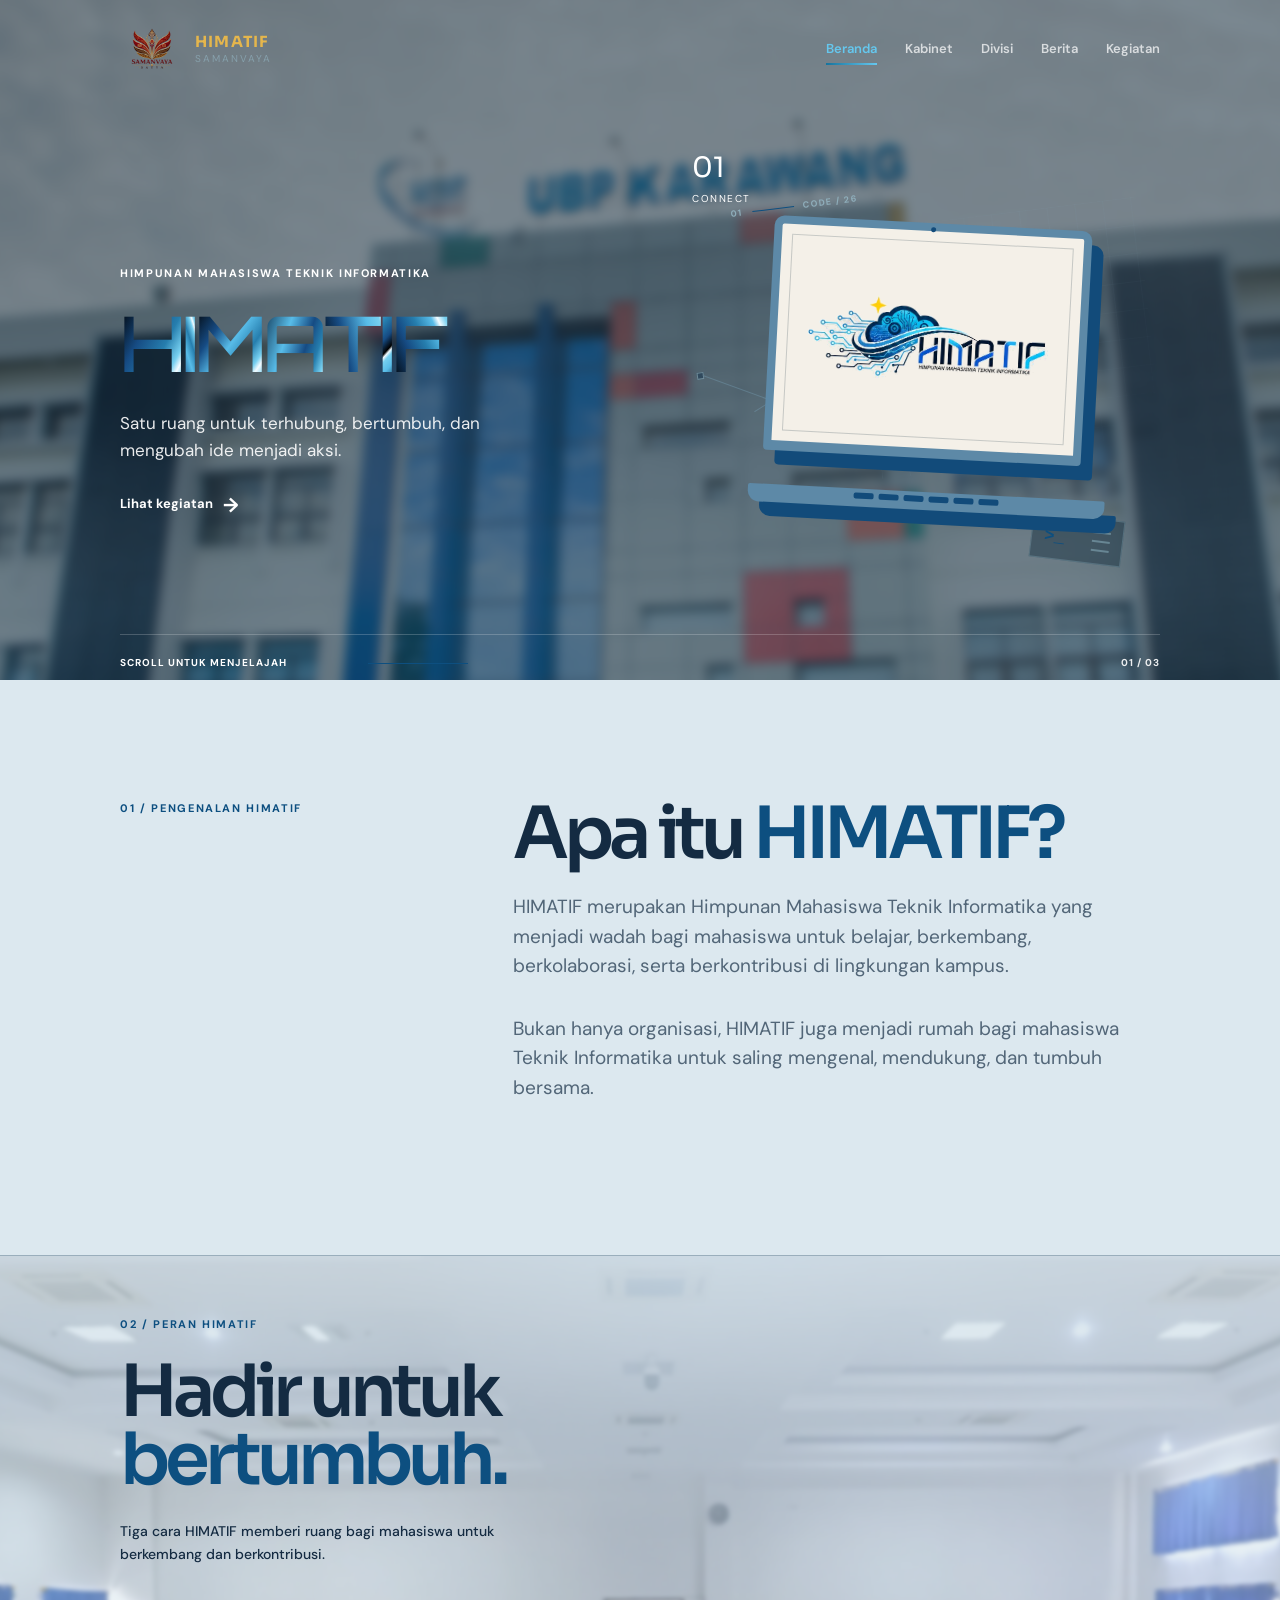
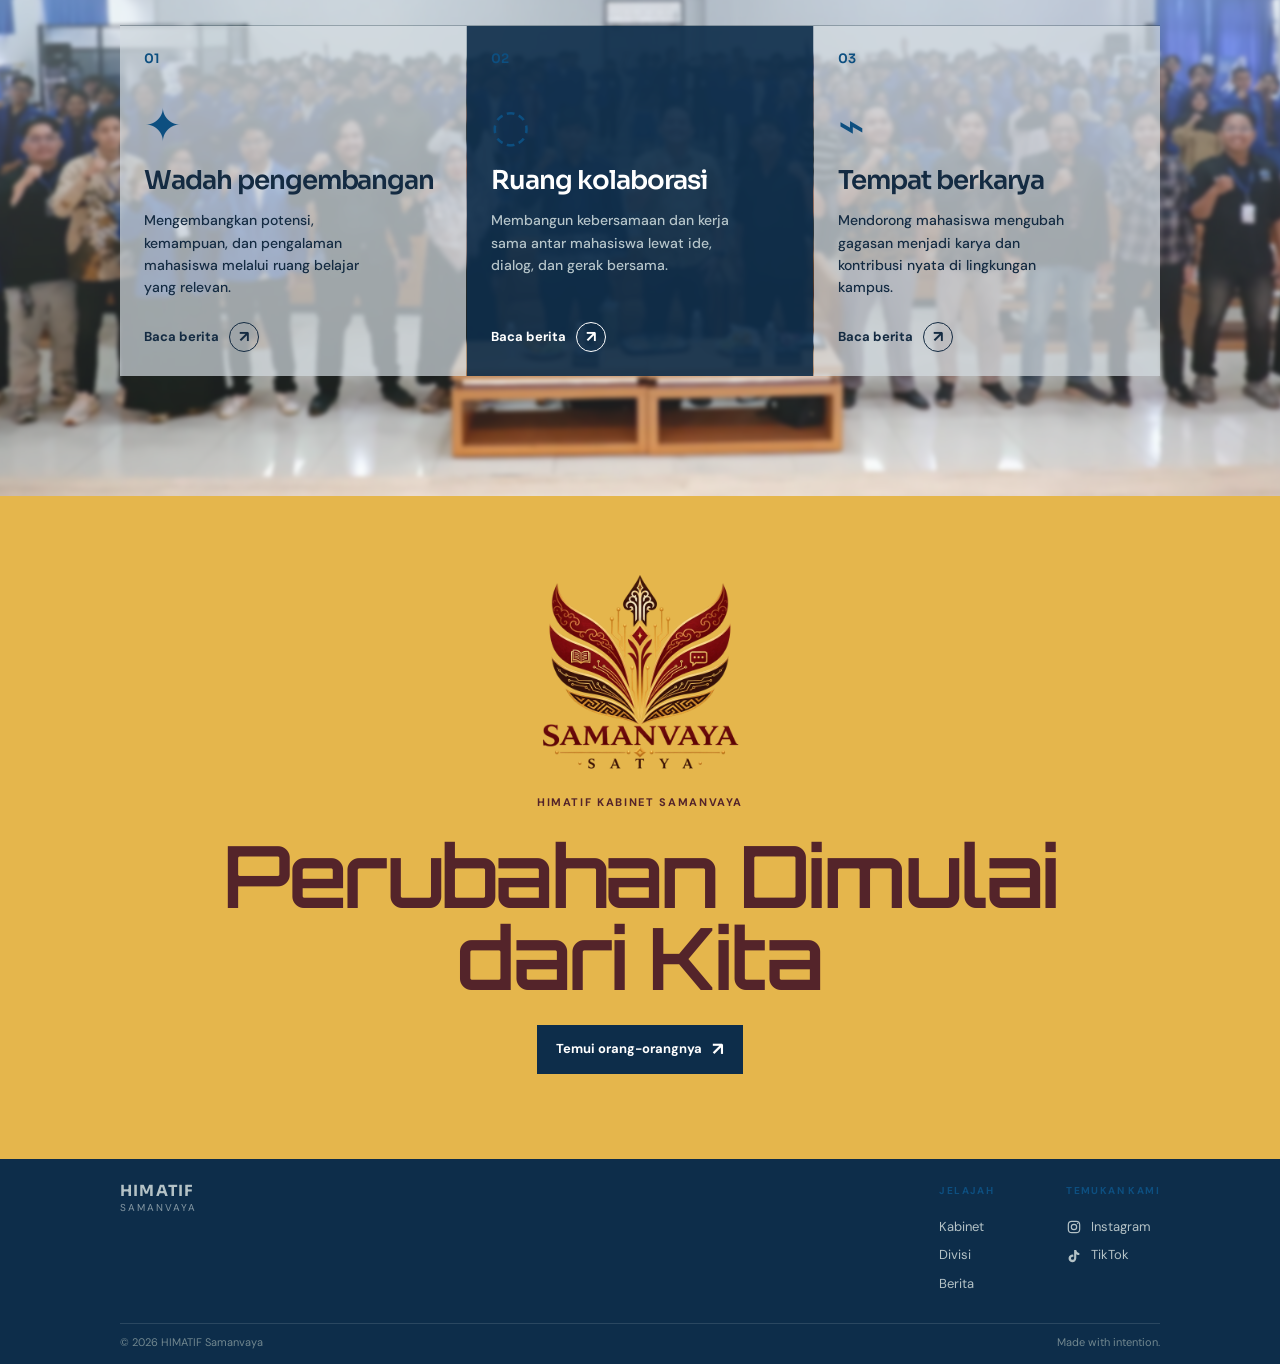
==== commit c7d402c4: "feat: update font styles and improve accessibility in index.html refactor: enhance page transitions " ====
--- a/index.html
+++ b/index.html
@@ -12,7 +12,7 @@
     <link rel="preconnect" href="https://fonts.googleapis.com" />
     <link rel="preconnect" href="https://fonts.gstatic.com" crossorigin />
     <link
-      href="https://fonts.googleapis.com/css2?family=DM+Sans:wght@400;500;600;700&family=Sora:wght@500;600;700&display=swap"
+      href="https://fonts.googleapis.com/css2?family=DM+Sans:wght@400;500;600;700&family=Orbitron:wght@400;500;600;700&family=Sora:wght@500;600;700&display=swap"
       rel="stylesheet"
     />
     <link rel="stylesheet" href="css/style.css" />
@@ -55,18 +55,23 @@
         <div class="hero-grid container">
           <div class="hero-copy reveal">
             <p class="eyebrow">
-              <span class="eyebrow-dot"></span>Himpunan mahasiswa Teknik
+              Himpunan mahasiswa Teknik
               Informatika
             </p>
-            <h1>HIMATIF</h1>
+            <h1 aria-label="HIMATIF">
+              <span aria-hidden="true">H</span>
+              <span aria-hidden="true">I</span>
+              <span aria-hidden="true">M</span>
+              <span aria-hidden="true">A</span>
+              <span aria-hidden="true">T</span>
+              <span aria-hidden="true">I</span>
+              <span aria-hidden="true">F</span>
+            </h1>
             <p class="hero-text">
               Satu ruang untuk terhubung, bertumbuh, dan mengubah ide menjadi
               aksi.
             </p>
             <div class="hero-actions">
-              <a class="button button-coral" href="pages/tentang.html"
-                >Kenal lebih dekat</a
-              >
               <a class="text-link light-link" href="pages/kegiatan.html"
                 >Lihat kegiatan <span>→</span></a
               >
@@ -127,9 +132,6 @@
               Teknik Informatika untuk saling mengenal, mendukung, dan tumbuh
               bersama.
             </p>
-            <a class="text-link dark-link" href="pages/tentang.html"
-              >Kenali Kabinet <span>→</span></a
-            >
           </div>
         </div>
       </section>
@@ -156,10 +158,12 @@
                 melalui ruang belajar yang relevan.
               </p>
               <a
-                href="pages/kegiatan.html"
-                aria-label="Lihat kegiatan pengembangan"
-                >↗</a
-              >
+                href="pages/berita.html"
+                aria-label="Baca berita tentang pengembangan"
+                >
+                Baca berita
+                <span class="focus-link-icon" aria-hidden="true">↗</span>
+              </a>
             </article>
             <article class="focus-item focus-featured reveal reveal-delay">
               <span class="focus-number">02</span>
@@ -169,9 +173,13 @@
                 Membangun kebersamaan dan kerja sama antar mahasiswa lewat ide,
                 dialog, dan gerak bersama.
               </p>
-              <a href="pages/divisi.html" aria-label="Lihat ruang kolaborasi"
-                >↗</a
-              >
+              <a
+                href="pages/berita.html"
+                aria-label="Baca berita tentang kolaborasi"
+                >
+                Baca berita
+                <span class="focus-link-icon" aria-hidden="true">↗</span>
+              </a>
             </article>
             <article class="focus-item reveal reveal-delay-2">
               <span class="focus-number">03</span>
@@ -181,9 +189,11 @@
                 Mendorong mahasiswa mengubah gagasan menjadi karya dan
                 kontribusi nyata di lingkungan kampus.
               </p>
-              <a href="pages/kegiatan.html" aria-label="Lihat tempat berkarya"
-                >↗</a
-              >
+              <a href="pages/berita.html" aria-label="Baca berita tentang karya"
+                >
+                Baca berita
+                <span class="focus-link-icon" aria-hidden="true">↗</span>
+              </a>
             </article>
           </div>
         </div>
--- a/css/style.css
+++ b/css/style.css
@@ -8,14 +8,13 @@
    2. [SHARED LAYOUT] .......... Line 70  - Line 333  (Header, Navbar, Brand Logo & Menu Toggle)
    3. [SHARED UTILITIES] ....... Line 334 - Line 521  (Utility Classes, Buttons, Links, Badges, Animations)
    4. [PAGE: index.html] ....... Line 522 - Line 1219 (Hero, Intro, Fokus Program, Featured News, Closing)
-   5. [PAGE: tentang.html] ..... Line 1220 - Line 1283 (Halaman Tentang Kami, Story/Sejarah, Quote Section)
-   6. [PAGE: kabinet.html] ..... Line 1284 - Line 1745 (Hero Kabinet, Filosofi, Logo, Profil, Departemen)
-   7. [PAGE: divisi.html] ...... Line 1746 - Line 1842 (Daftar Divisi, Division Rows, Accordion Program)
-   8. [PAGE: detail-divisi.html] Line 1843 - Line 1961 (Detail Divisi, Panel Visi, Program Kerja, Member Grid)
-   9. [PAGE: berita.html] ...... Line 1962 - Line 2007 (Halaman Berita, Filter Berita & Article Row Cards)
-   10. [PAGE: kegiatan.html] ... Line 2008 - Line 2069 (Halaman Agenda/Kegiatan, Filter & Event Cards)
-   11. [SHARED FOOTER] ......... Line 2070 - Line 2123 (Site Footer, Navigation Links, & Copyright)
-   12. [RESPONSIVE DESIGN] ..... Line 2124 - Line 2727 (Media Queries Mobile <=760px, Tablet, Desktop)
+   5. [PAGE: kabinet.html] ..... (Hero Kabinet, Filosofi, Logo, Profil, Departemen)
+   6. [PAGE: divisi.html] ...... (Daftar Divisi, Division Rows, Accordion Program)
+   7. [PAGE: detail-divisi.html] (Detail Divisi, Panel Visi, Program Kerja, Member Grid)
+   8. [PAGE: berita.html] ...... (Halaman Berita, Filter Berita & Article Row Cards)
+   9. [PAGE: kegiatan.html] ... (Halaman Agenda/Kegiatan, Filter & Event Cards)
+   10. [SHARED FOOTER] ......... (Site Footer, Navigation Links, & Copyright)
+   11. [RESPONSIVE DESIGN] ..... (Media Queries Mobile <=760px, Tablet, Desktop)
    
    ========================================================================== */
 
@@ -76,6 +75,142 @@
   margin: 0 auto;
 }
 
+.page-transition {
+  --transition-base: #0d2d4a;
+  --transition-accent: #77d0f0;
+  position: fixed;
+  inset: 0;
+  z-index: 1000;
+  overflow: hidden;
+  pointer-events: none;
+}
+
+.page-transition::before {
+  position: absolute;
+  inset: 0;
+  content: "";
+  background:
+    radial-gradient(ellipse at 24% 45%, color-mix(in srgb, var(--transition-accent) 20%, transparent), transparent 48%),
+    linear-gradient(120deg, color-mix(in srgb, var(--transition-base) 78%, #071b2b), var(--transition-base) 58%, color-mix(in srgb, var(--transition-base) 82%, var(--transition-accent)));
+  transform: translateX(-100%);
+  will-change: transform;
+}
+
+.page-transition.is-entering::before {
+  animation: signal-reveal 560ms cubic-bezier(0.65, 0, 0.35, 1) both;
+}
+
+.page-transition.is-leaving::before {
+  transform: translateX(-100%);
+  animation: signal-cover 520ms cubic-bezier(0.65, 0, 0.35, 1) both;
+}
+
+.page-transition__trace {
+  position: absolute;
+  z-index: 1;
+  height: 1px;
+  opacity: 0;
+  background: linear-gradient(90deg, transparent, var(--transition-accent) 14%, var(--transition-accent) 86%, transparent);
+  box-shadow: 0 0 9px color-mix(in srgb, var(--transition-accent) 70%, transparent);
+  transform: scaleX(0);
+  transform-origin: left;
+}
+
+.page-transition__trace::after {
+  position: absolute;
+  top: -2px;
+  right: 12%;
+  width: 5px;
+  height: 5px;
+  border-radius: 50%;
+  content: "";
+  background: var(--transition-accent);
+  box-shadow: 0 0 10px color-mix(in srgb, var(--transition-accent) 90%, transparent);
+}
+
+.page-transition__trace-one {
+  top: 35%;
+  left: 9%;
+  width: 48%;
+}
+
+.page-transition__trace-two {
+  top: 52%;
+  left: 38%;
+  width: 54%;
+}
+
+.page-transition__trace-three {
+  top: 69%;
+  left: 17%;
+  width: 39%;
+}
+
+.page-transition.is-leaving .page-transition__trace {
+  animation: signal-trace 420ms 50ms cubic-bezier(0.65, 0, 0.35, 1) both;
+}
+
+.page-transition.is-entering .page-transition__trace {
+  animation: signal-trace-clear 300ms ease-out both;
+}
+
+body.is-page-entering main {
+  animation: page-content-arrive 520ms 100ms cubic-bezier(0.22, 1, 0.36, 1) both;
+}
+
+@keyframes signal-cover {
+  from {
+    transform: translateX(-100%);
+  }
+
+  to {
+    transform: translateX(0);
+  }
+}
+
+@keyframes signal-reveal {
+  from {
+    transform: translateX(0);
+  }
+
+  to {
+    transform: translateX(100%);
+  }
+}
+
+@keyframes signal-trace {
+  to {
+    opacity: 0.9;
+    transform: scaleX(1);
+  }
+}
+
+@keyframes signal-trace-clear {
+  to {
+    opacity: 0;
+    transform: scaleX(1);
+  }
+}
+
+@keyframes page-content-arrive {
+  from {
+    opacity: 0.6;
+    transform: translateY(12px);
+  }
+
+  to {
+    opacity: 1;
+    transform: translateY(0);
+  }
+}
+
+@media (prefers-reduced-motion: reduce) {
+  .page-transition,
+  body.is-page-entering main {
+    animation: none !important;
+  }
+}
+
 
 /* ==========================================================================
    SECTION 2: SHARED LAYOUT & NAVIGATION (HEADER, NAVBAR, BRAND)
@@ -88,15 +223,19 @@
   z-index: 20;
   padding: 22px 0;
   color: white;
+  border-bottom: 1px solid transparent;
   transition:
     background 0.3s ease,
+    border-color 0.3s ease,
     padding 0.3s ease;
 }
 
 .site-header.scrolled {
   color: var(--navy);
-  background: rgba(255, 255, 255, 0.96);
-  backdrop-filter: blur(14px);
+  border-bottom-color: rgba(95, 125, 148, 0.22);
+  background: rgba(221, 232, 240, 0.84);
+  -webkit-backdrop-filter: blur(16px) saturate(125%);
+  backdrop-filter: blur(16px) saturate(125%);
   padding: 13px 0;
 }
 
@@ -137,8 +276,7 @@
 .section-heading>*,
 .directory-toolbar>*,
 .detail-grid>*,
-.detail-columns>*,
-.story-grid>* {
+.detail-columns>* {
   min-width: 0;
 }
 
@@ -241,6 +379,31 @@
   font-weight: 600;
 }
 
+.main-nav a:nth-child(1) {
+  --nav-accent: #65c7ee;
+  --nav-accent-dark: #16749e;
+}
+
+.main-nav a:nth-child(2) {
+  --nav-accent: #e5b64c;
+  --nav-accent-dark: #946500;
+}
+
+.main-nav a:nth-child(3) {
+  --nav-accent: #7bd3e2;
+  --nav-accent-dark: #167c89;
+}
+
+.main-nav a:nth-child(4) {
+  --nav-accent: #8bb8ff;
+  --nav-accent-dark: #365caa;
+}
+
+.main-nav a:nth-child(5) {
+  --nav-accent: #f29b75;
+  --nav-accent-dark: #bb5737;
+}
+
 .brand-copy,
 .brand-copy strong,
 .brand-copy small,
@@ -248,16 +411,52 @@
   min-width: 0;
 }
 
-.main-nav a {
+.main-nav a:not(.nav-cta) {
+  position: relative;
   opacity: 0.72;
   transition:
     opacity 0.2s,
-    color 0.2s;
-}
-
-.main-nav a:hover,
-.main-nav a.active {
+    color 0.2s,
+    transform 0.2s ease;
+}
+
+.main-nav a:not(.nav-cta)::after {
+  position: absolute;
+  right: 0;
+  bottom: -6px;
+  left: 0;
+  height: 2px;
+  content: "";
+  background: linear-gradient(90deg, var(--nav-accent-dark), var(--nav-accent));
+  transform: scaleX(0);
+  transform-origin: left;
+  transition: transform 0.25s ease;
+}
+
+.main-nav a:not(.nav-cta):hover,
+.main-nav a:not(.nav-cta).active {
   opacity: 1;
+}
+
+.site-header .main-nav a:not(.nav-cta):hover {
+  color: var(--nav-accent);
+  transform: translateY(-2px);
+}
+
+.site-header .main-nav a:not(.nav-cta).active {
+  color: var(--nav-accent);
+}
+
+.site-header.scrolled .main-nav a:not(.nav-cta):hover,
+.site-header.inner-header .main-nav a:not(.nav-cta):hover,
+.site-header.scrolled .main-nav a:not(.nav-cta).active,
+.site-header.inner-header .main-nav a:not(.nav-cta).active {
+  color: var(--nav-accent-dark);
+}
+
+.main-nav a:not(.nav-cta):hover::after,
+.main-nav a:not(.nav-cta).active::after {
+  transform: scaleX(1);
 }
 
 .main-nav .nav-cta {
@@ -378,19 +577,6 @@
   text-transform: uppercase;
 }
 
-.eyebrow-dot {
-  display: inline-block;
-  width: 7px;
-  height: 7px;
-  margin-right: 8px;
-  background: var(--coral);
-  border-radius: 50%;
-}
-
-.inner-hero .eyebrow-dot {
-  background: var(--yellow);
-}
-
 .button {
   display: inline-flex;
   align-items: center;
@@ -488,7 +674,7 @@
   transition-delay: 0.24s;
 }
 
-/* Inner Page Hero (Dipakai di tentang.html, divisi.html, berita.html, kegiatan.html) */
+/* Inner Page Hero (Dipakai di divisi.html, berita.html, kegiatan.html) */
 .inner-hero {
   position: relative;
   isolation: isolate;
@@ -623,7 +809,7 @@
 
 .inner-lead {
   max-width: 430px;
-  margin: 32px 0 0 35%;
+  margin: 32px 0 0;
   color: #bdcbd0;
   font-size: 17px;
 }
@@ -709,7 +895,91 @@
 }
 
 .hero h1 {
-  color: white;
+  display: flex;
+  width: fit-content;
+}
+
+.hero h1>span {
+  display: inline-block;
+  margin-right: -0.04em;
+  color: transparent;
+  background: linear-gradient(115deg, #000 0%, #164b83 20%, #267eae 36%, #77d0f0 46%, #f3fbff 50%, #77d0f0 54%, #267eae 68%, #0d2d4a 84%, #000 100%);
+  -webkit-background-clip: text;
+  background-clip: text;
+  -webkit-text-fill-color: transparent;
+}
+
+.hero h1>span:last-child {
+  margin-right: 0;
+}
+
+.hero h1>span:nth-child(1) {
+  background-image: linear-gradient(118deg, #000 0%, #164b83 20%, #267eae 36%, #77d0f0 46%, #f3fbff 50%, #77d0f0 54%, #267eae 70%, #0d2d4a 86%, #000 100%);
+}
+
+.hero h1>span:nth-child(2) {
+  background-image: linear-gradient(72deg, #164b83 0%, #58bce8 23%, #267eae 36%, #77d0f0 46%, #f3fbff 50%, #77d0f0 54%, #267eae 67%, #000 84%, #0d2d4a 100%);
+}
+
+.hero h1>span:nth-child(3) {
+  background-image: linear-gradient(125deg, #000 0%, #164b83 18%, #58bce8 30%, #267eae 41%, #77d0f0 48%, #f3fbff 51%, #77d0f0 56%, #58bce8 68%, #0d2d4a 84%, #000 100%);
+}
+
+.hero h1>span:nth-child(4) {
+  background-image: linear-gradient(108deg, #0d2d4a 0%, #58bce8 20%, #164b83 34%, #267eae 42%, #77d0f0 48%, #f3fbff 51%, #77d0f0 56%, #267eae 72%, #000 100%);
+}
+
+.hero h1>span:nth-child(5) {
+  background-image: linear-gradient(76deg, #000 0%, #164b83 20%, #58bce8 39%, #77d0f0 48%, #f3fbff 51%, #77d0f0 55%, #267eae 68%, #164b83 82%, #000 100%);
+}
+
+.hero h1>span:nth-child(6) {
+  background-image: linear-gradient(132deg, #58bce8 0%, #267eae 19%, #164b83 35%, #000 47%, #f3fbff 50%, #77d0f0 54%, #58bce8 64%, #0d2d4a 82%, #000 100%);
+}
+
+.hero h1>span:nth-child(7) {
+  background-image: linear-gradient(65deg, #000 0%, #164b83 20%, #267eae 32%, #58bce8 43%, #f3fbff 47%, #77d0f0 52%, #58bce8 62%, #164b83 78%, #000 100%);
+}
+
+.hero h1>span {
+  background-size: 220% 100%;
+  animation: hero-title-shimmer 7s ease-in-out infinite;
+}
+
+.hero h1>span:nth-child(2) {
+  animation-delay: -0.25s;
+}
+
+.hero h1>span:nth-child(3) {
+  animation-delay: -0.5s;
+}
+
+.hero h1>span:nth-child(4) {
+  animation-delay: -0.75s;
+}
+
+.hero h1>span:nth-child(5) {
+  animation-delay: -1s;
+}
+
+.hero h1>span:nth-child(6) {
+  animation-delay: -1.25s;
+}
+
+.hero h1>span:nth-child(7) {
+  animation-delay: -1.5s;
+}
+
+@keyframes hero-title-shimmer {
+  0%,
+  55%,
+  100% {
+    background-position: 100% 50%;
+  }
+
+  25% {
+    background-position: 0 50%;
+  }
 }
 
 .hero-copy .hero-text {
@@ -731,7 +1001,7 @@
 .hero h1,
 .closing h2 {
   margin: 0;
-  font-family: var(--display);
+  font-family: "orbitron", sans-serif;
   font-size: clamp(58px, 8vw, 106px);
   font-weight: 600;
   letter-spacing: -0.04em;
@@ -743,6 +1013,10 @@
 h2 em {
   color: var(--coral);
   font-style: normal;
+}
+
+.hero h1 {
+  letter-spacing: normal;
 }
 
 .hero-text {
@@ -917,6 +1191,20 @@
   filter: saturate(0.98) contrast(1.05);
 }
 
+.hero-art.visible .screen-logo {
+  animation: screen-logo-float 4s ease-in-out infinite;
+}
+
+@keyframes screen-logo-float {
+  50% {
+    transform: translateY(-3px);
+  }
+
+  to {
+    transform: translateY(0);
+  }
+}
+
 .laptop-logo {
   position: absolute;
   top: 22px;
@@ -1061,6 +1349,7 @@
 
 .hero-footer {
   justify-content: space-between;
+  margin-top: -16px;
   padding-top: 20px;
   border-top: 1px solid rgba(255, 255, 255, 0.2);
   color: rgba(255, 255, 255, 0.9);
@@ -1185,7 +1474,10 @@
 
 .focus-item {
   position: relative;
-  min-height: 290px;
+  display: flex;
+  min-height: 350px;
+  flex-direction: column;
+  align-items: flex-start;
   padding: 24px;
   background: rgba(231, 237, 241, 0.64);
 }
@@ -1226,10 +1518,47 @@
 }
 
 .focus-item>a {
-  position: absolute;
-  right: 24px;
-  bottom: 22px;
-  font-size: 26px;
+  display: inline-flex;
+  align-items: center;
+  gap: 10px;
+  margin-top: auto;
+  padding-top: 16px;
+  color: var(--ink);
+  font-size: 13px;
+  font-weight: 700;
+  transition: color 0.2s ease, transform 0.2s ease;
+}
+
+.focus-item>a:hover {
+  color: var(--coral);
+  transform: translateY(-2px);
+}
+
+.focus-link-icon {
+  display: inline-grid;
+  width: 30px;
+  height: 30px;
+  place-items: center;
+  border: 1px solid currentColor;
+  border-radius: 50%;
+  font-size: 16px;
+  line-height: 1;
+  transition: color 0.2s ease, background-color 0.2s ease, border-color 0.2s ease;
+}
+
+.focus-item>a:hover .focus-link-icon {
+  color: white;
+  background: var(--coral);
+  border-color: var(--coral);
+}
+
+.focus-featured>a {
+  color: white;
+}
+
+.focus-item>a:focus-visible {
+  outline: 2px solid var(--coral);
+  outline-offset: 4px;
 }
 
 /* Featured News Cards Homepage */
@@ -1368,71 +1697,7 @@
 
 
 /* ==========================================================================
-   SECTION 5: PAGE - tentang.html (HALAMAN TENTANG KAMI)
-   Story Grid (Sejarah/Visi) & Quote Section
-   ========================================================================== */
-
-.story-grid {
-  display: grid;
-  grid-template-columns: 1fr 2fr;
-  gap: 70px;
-}
-
-.story-grid h2 {
-  margin: 0 0 28px;
-  font: 600 clamp(44px, 6vw, 72px)/0.92 var(--display);
-  letter-spacing: -0.07em;
-}
-
-.story-grid h2 em {
-  color: var(--coral);
-  font-style: normal;
-}
-
-.story-grid p:not(.section-label) {
-  max-width: 640px;
-  color: var(--ink-soft);
-  font-size: 17px;
-}
-
-.story-grid .story-lead {
-  color: var(--ink);
-  font-size: 24px;
-  line-height: 1.4;
-}
-
-.story-grid .button {
-  margin-top: 20px;
-}
-
-/* Quote Section */
-.quote-section {
-  padding: 110px 0;
-}
-
-.quote-mark {
-  margin: 0;
-  font: 100px/0.5 var(--display);
-}
-
-.quote-section blockquote {
-  max-width: 820px;
-  margin: 15px 0 28px;
-  font: 600 clamp(37px, 5vw, 68px)/0.98 var(--display);
-  letter-spacing: -0.07em;
-}
-
-.quote-credit {
-  margin: 0;
-  font-size: 12px;
-  font-weight: 700;
-  letter-spacing: 0.12em;
-  text-transform: uppercase;
-}
-
-
-/* ==========================================================================
-   SECTION 6: PAGE - kabinet.html (HALAMAN STRUKTUR KABINET)
+   SECTION 5: PAGE - kabinet.html (HALAMAN STRUKTUR KABINET)
    Hero Kabinet, Filosofi, Makna Logo & Pilar, Leadership Grid, Profiles & Departemen
    ========================================================================== */
 
@@ -1442,7 +1707,7 @@
   overflow: hidden;
   min-height: 620px;
   padding: 145px 0 90px;
-  background: linear-gradient(135deg, #351b2a 0%, #54242a 45%, #0d2d4a 100%);
+  background: linear-gradient(105deg, #69402e 0%, #59302d 48%, #48232b 100%);
 }
 
 .cabinet-hero::before {
@@ -1450,10 +1715,21 @@
   inset: -14%;
   z-index: -1;
   content: "";
-  background: url("../assets/logo/logo-samanvaya.webp") center / min(780px, 78vw) auto no-repeat;
-  filter: blur(7px);
-  opacity: 0.24;
+  background: url("../assets/logo/logo-samanvaya.webp") right 5% center / min(780px, 78vw) auto no-repeat;
+  filter: blur(4px);
+  opacity: 0.22;
   transform: rotate(-8deg) scale(1.15);
+  animation: cabinet-background-drift 24s ease-in-out infinite alternate;
+}
+
+@keyframes cabinet-background-drift {
+  from {
+    transform: rotate(-8deg) scale(1.15) translate3d(-1%, -1%, 0);
+  }
+
+  to {
+    transform: rotate(-5deg) scale(1.2) translate3d(1%, 1%, 0);
+  }
 }
 
 .cabinet-hero-inner {
@@ -1472,15 +1748,62 @@
   filter: drop-shadow(0 14px 20px rgba(0, 0, 0, 0.2));
 }
 
+.cabinet-logo.is-pulsing {
+  animation: cabinet-logo-glow 2.4s ease-in-out 1;
+}
+
+@keyframes cabinet-logo-glow {
+  0%,
+  100% {
+    filter: drop-shadow(0 14px 20px rgba(0, 0, 0, 0.2));
+  }
+
+  45% {
+    filter: drop-shadow(0 16px 28px rgba(230, 182, 76, 0.42));
+  }
+}
+
 .cabinet-hero h1 {
+  position: relative;
   margin: 0;
-  font: 600 clamp(58px, 8vw, 104px)/0.9 var(--display);
-  letter-spacing: -0.07em;
-}
-
+  font: 600 clamp(58px, 8vw, 104px)/0.9 "Cinzel", serif;
+  letter-spacing: -0.035em;
+  color: transparent;
+  background: linear-gradient(100deg, #7d1d25 0%, #b83238 22%, #e0a64a 40%, #fff0b0 48%, #d84539 56%, #98222a 76%, #e5b64c 100%);
+  background-size: 220% 100%;
+  background-position: 100% 50%;
+  background-clip: text;
+  -webkit-background-clip: text;
+  -webkit-text-fill-color: transparent;
+  animation: none;
+}
+
+.cabinet-hero h1>span,
 .cabinet-hero h1 em {
-  color: #e3b85d;
+  display: block;
+  background: inherit;
+  background-size: inherit;
+  background-position: 100% 50%;
+  background-clip: text;
+  -webkit-background-clip: text;
+  -webkit-text-fill-color: transparent;
+  animation: cabinet-title-shimmer 7s ease-in-out infinite;
+}
+
+.cabinet-hero h1 em {
   font-style: normal;
+}
+
+@keyframes cabinet-title-shimmer {
+  0%,
+  55%,
+  100% {
+    background-position: 100% 50%;
+  }
+
+  25% {
+    background-position: 0 50%;
+  }
 }
 
 .cabinet-lead {
@@ -2507,10 +2830,12 @@
 }
 
 .event-photo-viewer {
-  position: relative;
+  position: fixed;
+  inset: 0;
   width: min(1000px, calc(100% - 32px));
   max-width: none;
   max-height: calc(100% - 32px);
+  margin: auto;
   padding: 48px 0 0;
   border: 0;
   background: transparent;
@@ -2725,6 +3050,10 @@
     letter-spacing: 0.02em;
   }
 
+  .main-nav a:not(.nav-cta)::after {
+    bottom: -4px;
+  }
+
   .site-header .main-nav a,
   .site-header.inner-header .main-nav a,
   .site-header.scrolled .main-nav a {
@@ -2742,6 +3071,15 @@
     opacity: 1;
   }
 
+  .site-header .main-nav a:not(.nav-cta):hover,
+  .site-header .main-nav a:not(.nav-cta).active,
+  .site-header.inner-header .main-nav a:not(.nav-cta):hover,
+  .site-header.inner-header .main-nav a:not(.nav-cta).active,
+  .site-header.scrolled .main-nav a:not(.nav-cta):hover,
+  .site-header.scrolled .main-nav a:not(.nav-cta).active {
+    color: var(--nav-accent);
+  }
+
   .site-header .menu-toggle,
   .site-header.inner-header .menu-toggle,
   .site-header.scrolled .menu-toggle {
@@ -2854,7 +3192,7 @@
   }
 
   .focus-item {
-    min-height: 300px;
+    min-height: 350px;
   }
 
   .news-image {
@@ -3055,22 +3393,6 @@
     overflow-wrap: anywhere;
   }
 
-  .story-grid {
-    display: block;
-  }
-
-  .story-grid>.section-label {
-    margin-bottom: 45px;
-  }
-
-  .story-grid .story-lead {
-    font-size: 21px;
-  }
-
-  .quote-section {
-    padding: 80px 0;
-  }
-
   .profile-grid {
     grid-template-columns: 1fr 1fr;
   }
@@ -3123,7 +3445,35 @@
     transition: none;
   }
 
+  .main-nav a:not(.nav-cta),
+  .main-nav a:not(.nav-cta)::after {
+    transition: none;
+  }
+
+  .main-nav a:not(.nav-cta) {
+    transform: none;
+  }
+
+  .hero h1>span {
+    animation: none;
+  }
+
+  .hero-art.visible .screen-logo {
+    animation: none;
+  }
+
   .inner-hero::after {
+    animation: none;
+  }
+
+  .cabinet-logo.is-pulsing,
+  .cabinet-hero h1>span,
+  .cabinet-hero h1 em {
+    animation: none;
+    filter: none;
+  }
+
+  .cabinet-hero::before {
     animation: none;
   }
 
@@ -3183,7 +3533,6 @@
     grid-template-columns: 1fr;
   }
 
-  .story-grid,
   .symbol-grid {
     grid-template-columns: 1fr 1.4fr;
     gap: 28px;
@@ -3253,10 +3602,6 @@
     grid-template-columns: repeat(2, minmax(0, 1fr));
   }
 
-  .story-grid {
-    grid-template-columns: 0.9fr 1.6fr;
-  }
-
   .symbol-grid {
     grid-template-columns: 0.95fr 1.7fr;
   }
@@ -3301,7 +3646,6 @@
     grid-template-columns: repeat(2, minmax(0, 1fr));
   }
 
-  .story-grid,
   .symbol-grid {
     gap: 90px;
   }
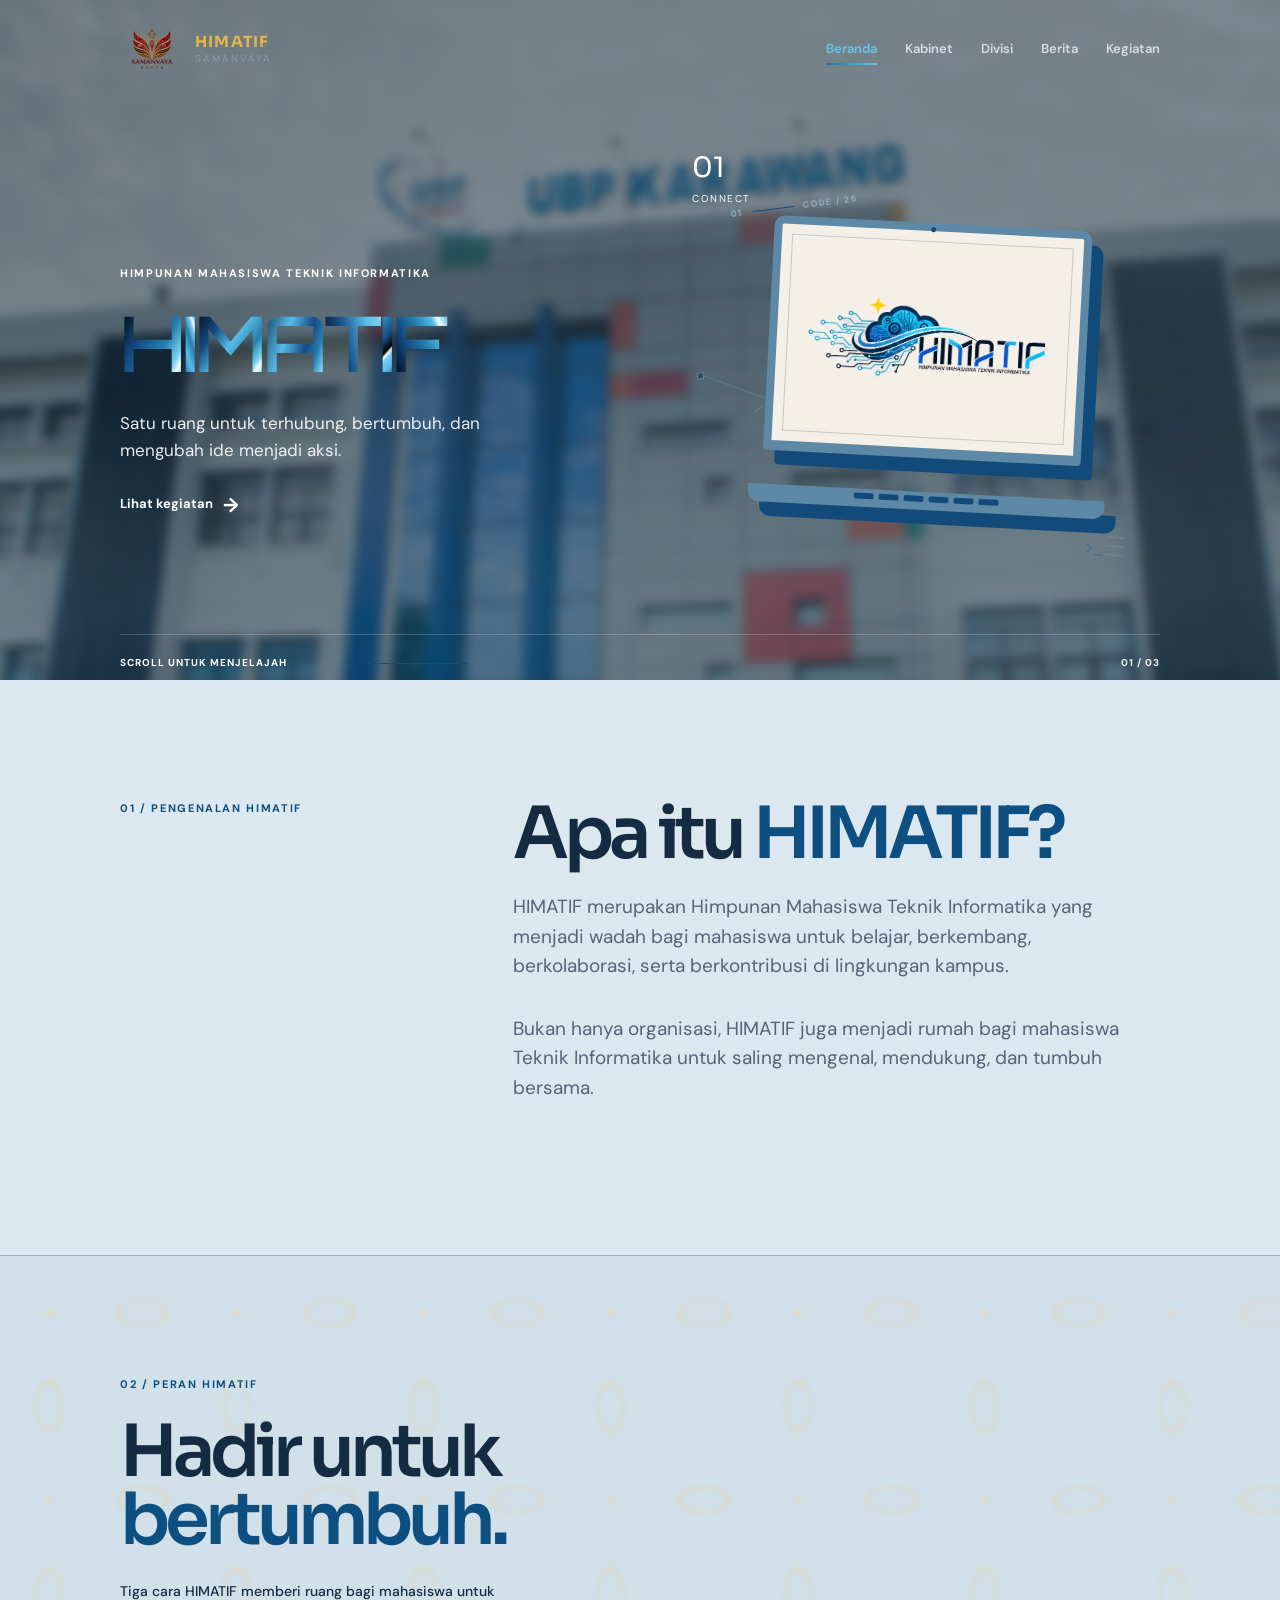
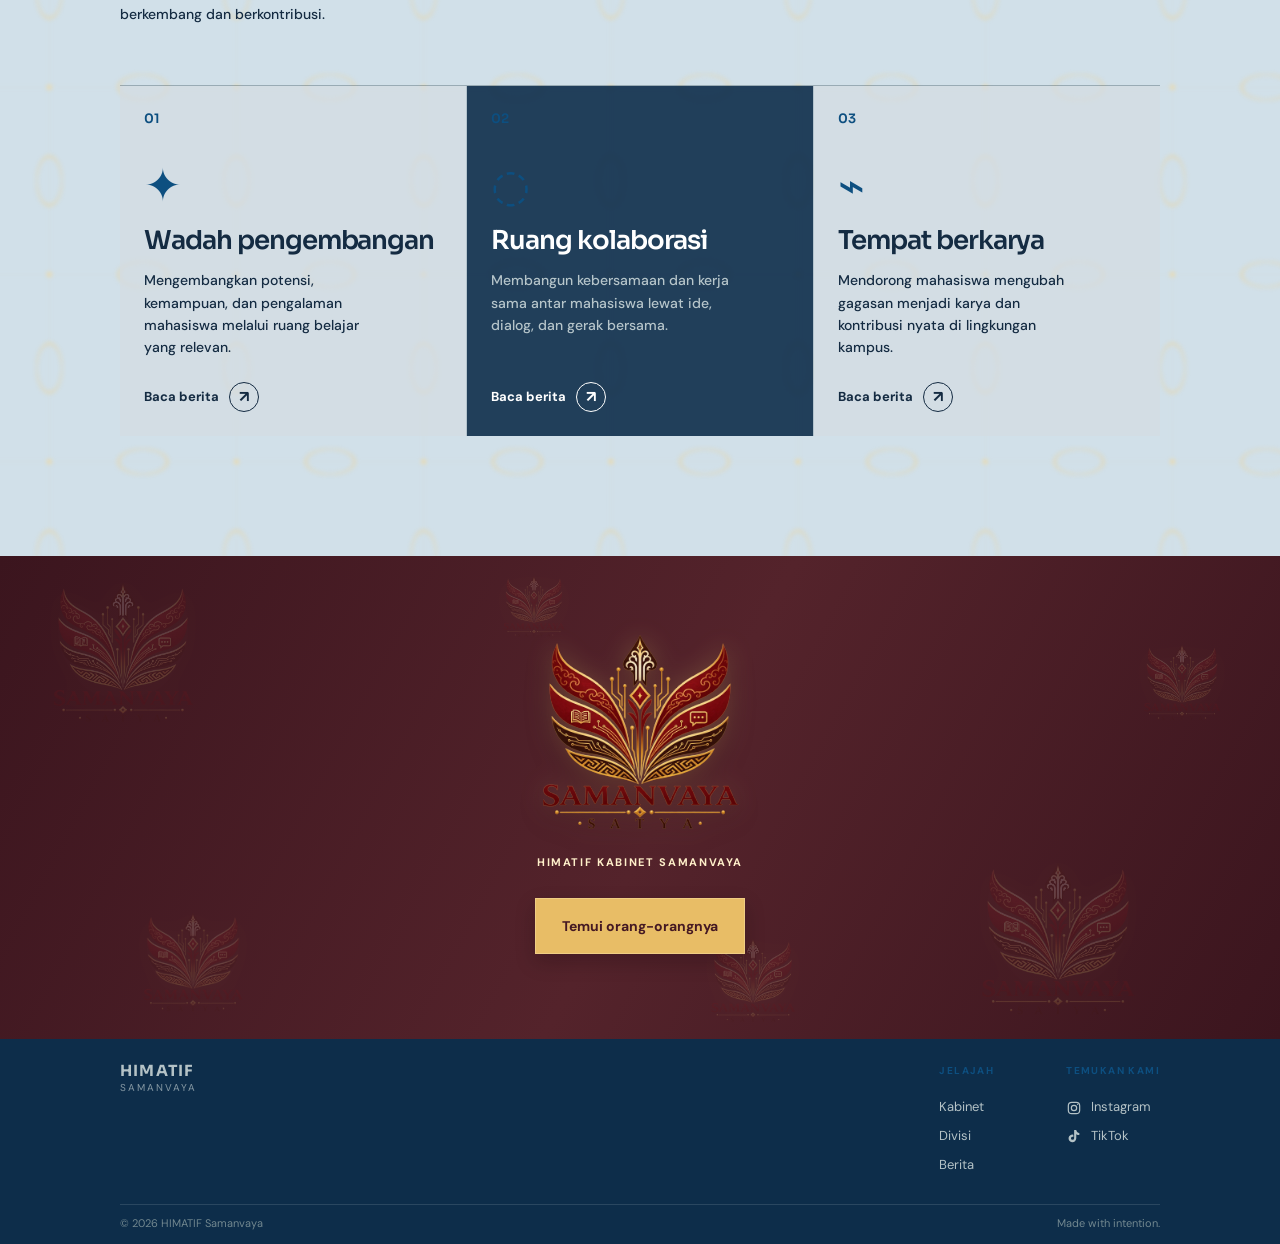
==== commit 424c47a0: "feat: update styles, animations, and index layout" ====
--- a/index.html
+++ b/index.html
@@ -29,7 +29,9 @@
           <span class="brand-mark" aria-label="Logo Samanvaya">
             <img src="assets/logo/logo-samanvaya.webp" alt="Samanvaya" />
           </span>
-          <span class="brand-copy"><strong>HIMATIF</strong><small>Samanvaya</small></span>
+          <span class="brand-copy"
+            ><strong>HIMATIF</strong><small>Samanvaya</small></span
+          >
         </a>
         <button
           class="menu-toggle"
@@ -54,10 +56,7 @@
       <section class="hero section-dark">
         <div class="hero-grid container">
           <div class="hero-copy reveal">
-            <p class="eyebrow">
-              Himpunan mahasiswa Teknik
-              Informatika
-            </p>
+            <p class="eyebrow">Himpunan mahasiswa Teknik Informatika</p>
             <h1 aria-label="HIMATIF">
               <span aria-hidden="true">H</span>
               <span aria-hidden="true">I</span>
@@ -160,7 +159,7 @@
               <a
                 href="pages/berita.html"
                 aria-label="Baca berita tentang pengembangan"
-                >
+              >
                 Baca berita
                 <span class="focus-link-icon" aria-hidden="true">↗</span>
               </a>
@@ -176,7 +175,7 @@
               <a
                 href="pages/berita.html"
                 aria-label="Baca berita tentang kolaborasi"
-                >
+              >
                 Baca berita
                 <span class="focus-link-icon" aria-hidden="true">↗</span>
               </a>
@@ -189,8 +188,10 @@
                 Mendorong mahasiswa mengubah gagasan menjadi karya dan
                 kontribusi nyata di lingkungan kampus.
               </p>
-              <a href="pages/berita.html" aria-label="Baca berita tentang karya"
-                >
+              <a
+                href="pages/berita.html"
+                aria-label="Baca berita tentang karya"
+              >
                 Baca berita
                 <span class="focus-link-icon" aria-hidden="true">↗</span>
               </a>
@@ -200,16 +201,49 @@
       </section>
 
       <section class="closing section-coral">
+        <div class="closing-logo-backdrop" aria-hidden="true">
+          <img
+            class="closing-logo-ghost ghost-one"
+            src="assets/logo/logo-samanvaya.webp"
+            alt=""
+          />
+          <img
+            class="closing-logo-ghost ghost-two"
+            src="assets/logo/logo-samanvaya.webp"
+            alt=""
+          />
+          <img
+            class="closing-logo-ghost ghost-three"
+            src="assets/logo/logo-samanvaya.webp"
+            alt=""
+          />
+          <img
+            class="closing-logo-ghost ghost-four"
+            src="assets/logo/logo-samanvaya.webp"
+            alt=""
+          />
+          <img
+            class="closing-logo-ghost ghost-five"
+            src="assets/logo/logo-samanvaya.webp"
+            alt=""
+          />
+          <img
+            class="closing-logo-ghost ghost-six"
+            src="assets/logo/logo-samanvaya.webp"
+            alt=""
+          />
+        </div>
         <div class="container closing-inner">
-          <img
-            class="closing-logo"
-            src="assets/logo/logo-samanvaya.webp"
-            alt="Logo HIMATIF Samanvaya"
-          />
+          <div class="closing-logo-stage">
+            <img
+              class="closing-logo"
+              src="assets/logo/logo-samanvaya.webp"
+              alt="Logo HIMATIF Samanvaya"
+            />
+          </div>
           <p class="eyebrow">HIMATIF KABINET SAMANVAYA</p>
-          <h2>Perubahan Dimulai<br /><em>dari Kita</em></h2>
           <a class="button button-dark" href="pages/kabinet.html"
-            >Temui orang-orangnya <span>↗</span></a
+            >Temui orang-orangnya</a
           >
         </div>
       </section>
@@ -229,8 +263,33 @@
           </div>
           <div>
             <p>Temukan kami</p>
-            <a class="footer-social-link" href="https://instagram.com/himatif_ubp" target="_blank" rel="noreferrer"><svg class="social-icon" viewBox="0 0 24 24" aria-hidden="true"><rect x="3.5" y="3.5" width="17" height="17" rx="5.2"></rect><circle cx="12" cy="12" r="4"></circle><circle class="social-icon-dot" cx="17.5" cy="6.5" r="1"></circle></svg><span>Instagram</span></a>
-            <a class="footer-social-link" href="https://www.tiktok.com/@himatif_ubp" target="_blank" rel="noreferrer"><svg class="social-icon" viewBox="0 0 24 24" aria-hidden="true"><path d="M15.4 3h-3.2v12.4a2.4 2.4 0 1 1-2.4-2.4c.45 0 .87.12 1.23.34v-3.4a5.8 5.8 0 1 0 4.37 5.62V9.2a7.5 7.5 0 0 0 4.6 1.48V7.45c-2.55-.16-4.54-2.12-4.6-4.45Z"></path></svg><span>TikTok</span></a>
+            <a
+              class="footer-social-link"
+              href="https://instagram.com/himatif_ubp"
+              target="_blank"
+              rel="noreferrer"
+              ><svg class="social-icon" viewBox="0 0 24 24" aria-hidden="true">
+                <rect x="3.5" y="3.5" width="17" height="17" rx="5.2"></rect>
+                <circle cx="12" cy="12" r="4"></circle>
+                <circle
+                  class="social-icon-dot"
+                  cx="17.5"
+                  cy="6.5"
+                  r="1"
+                ></circle></svg
+              ><span>Instagram</span></a
+            >
+            <a
+              class="footer-social-link"
+              href="https://www.tiktok.com/@himatif_ubp"
+              target="_blank"
+              rel="noreferrer"
+              ><svg class="social-icon" viewBox="0 0 24 24" aria-hidden="true">
+                <path
+                  d="M15.4 3h-3.2v12.4a2.4 2.4 0 1 1-2.4-2.4c.45 0 .87.12 1.23.34v-3.4a5.8 5.8 0 1 0 4.37 5.62V9.2a7.5 7.5 0 0 0 4.6 1.48V7.45c-2.55-.16-4.54-2.12-4.6-4.45Z"
+                ></path></svg
+              ><span>TikTok</span></a
+            >
           </div>
         </div>
       </div>
--- a/css/style.css
+++ b/css/style.css
@@ -18,7 +18,6 @@
    
    ========================================================================== */
 
-
 /* ==========================================================================
    SECTION 1: GLOBAL & RESET STYLES (Line 23 - Line 69)
    ========================================================================== */
@@ -85,82 +84,292 @@
   pointer-events: none;
 }
 
+.page-transition[data-pillar="doric"] {
+  --transition-pillar-left: linear-gradient(
+    90deg,
+    transparent 82%,
+    var(--transition-accent) 84% 85%,
+    transparent 86% 88%,
+    var(--transition-accent) 89% 90%,
+    transparent 91% 93%,
+    var(--transition-accent) 94% 95%,
+    transparent 96% 98%,
+    var(--transition-accent) 99% 100%
+  );
+  --transition-pillar-right: linear-gradient(
+    90deg,
+    var(--transition-accent) 0 1%,
+    transparent 2% 4%,
+    var(--transition-accent) 5% 6%,
+    transparent 7% 9%,
+    var(--transition-accent) 10% 11%,
+    transparent 12% 14%,
+    var(--transition-accent) 15% 16%,
+    transparent 17%
+  );
+}
+
+.page-transition[data-pillar="ionic"] {
+  --transition-pillar-left:
+    radial-gradient(ellipse 16px 13px at 85% 10%, transparent 0 48%, var(--transition-accent) 52% 70%, transparent 74%),
+    radial-gradient(ellipse 16px 13px at 97% 10%, transparent 0 48%, var(--transition-accent) 52% 70%, transparent 74%),
+    radial-gradient(ellipse 16px 13px at 85% 90%, transparent 0 48%, var(--transition-accent) 52% 70%, transparent 74%),
+    radial-gradient(ellipse 16px 13px at 97% 90%, transparent 0 48%, var(--transition-accent) 52% 70%, transparent 74%);
+  --transition-pillar-right:
+    radial-gradient(ellipse 16px 13px at 3% 10%, transparent 0 48%, var(--transition-accent) 52% 70%, transparent 74%),
+    radial-gradient(ellipse 16px 13px at 15% 10%, transparent 0 48%, var(--transition-accent) 52% 70%, transparent 74%),
+    radial-gradient(ellipse 16px 13px at 3% 90%, transparent 0 48%, var(--transition-accent) 52% 70%, transparent 74%),
+    radial-gradient(ellipse 16px 13px at 15% 90%, transparent 0 48%, var(--transition-accent) 52% 70%, transparent 74%);
+}
+
+.page-transition[data-pillar="corinthian"] {
+  --transition-pillar-left:
+    radial-gradient(ellipse 7px 18px at 83% 11%, var(--transition-accent) 0 62%, transparent 66%),
+    radial-gradient(ellipse 7px 18px at 89% 9%, color-mix(in srgb, var(--transition-accent) 82%, white) 0 62%, transparent 66%),
+    radial-gradient(ellipse 7px 18px at 95% 9%, color-mix(in srgb, var(--transition-accent) 82%, white) 0 62%, transparent 66%),
+    radial-gradient(ellipse 7px 18px at 100% 11%, var(--transition-accent) 0 62%, transparent 66%);
+  --transition-pillar-right:
+    radial-gradient(ellipse 7px 18px at 17% 11%, var(--transition-accent) 0 62%, transparent 66%),
+    radial-gradient(ellipse 7px 18px at 11% 9%, color-mix(in srgb, var(--transition-accent) 82%, white) 0 62%, transparent 66%),
+    radial-gradient(ellipse 7px 18px at 5% 9%, color-mix(in srgb, var(--transition-accent) 82%, white) 0 62%, transparent 66%),
+    radial-gradient(ellipse 7px 18px at 0% 11%, var(--transition-accent) 0 62%, transparent 66%);
+}
+
+.page-transition[data-pillar="composite"] {
+  --transition-pillar-left:
+    radial-gradient(circle at 86% 10%, transparent 0 5px, var(--transition-accent) 5.5px 7px, transparent 7.5px),
+    radial-gradient(circle at 97% 10%, transparent 0 5px, var(--transition-accent) 5.5px 7px, transparent 7.5px),
+    radial-gradient(circle at 86% 90%, transparent 0 5px, var(--transition-accent) 5.5px 7px, transparent 7.5px),
+    radial-gradient(circle at 97% 90%, transparent 0 5px, var(--transition-accent) 5.5px 7px, transparent 7.5px);
+  --transition-pillar-right:
+    radial-gradient(circle at 3% 10%, transparent 0 5px, var(--transition-accent) 5.5px 7px, transparent 7.5px),
+    radial-gradient(circle at 14% 10%, transparent 0 5px, var(--transition-accent) 5.5px 7px, transparent 7.5px),
+    radial-gradient(circle at 3% 90%, transparent 0 5px, var(--transition-accent) 5.5px 7px, transparent 7.5px),
+    radial-gradient(circle at 14% 90%, transparent 0 5px, var(--transition-accent) 5.5px 7px, transparent 7.5px);
+}
+
 .page-transition::before {
   position: absolute;
   inset: 0;
   content: "";
   background:
-    radial-gradient(ellipse at 24% 45%, color-mix(in srgb, var(--transition-accent) 20%, transparent), transparent 48%),
-    linear-gradient(120deg, color-mix(in srgb, var(--transition-base) 78%, #071b2b), var(--transition-base) 58%, color-mix(in srgb, var(--transition-base) 82%, var(--transition-accent)));
+    radial-gradient(
+      ellipse at 24% 45%,
+      color-mix(in srgb, var(--transition-accent) 20%, transparent),
+      transparent 48%
+    ),
+    linear-gradient(
+      120deg,
+      color-mix(in srgb, var(--transition-base) 78%, #071b2b),
+      var(--transition-base) 58%,
+      color-mix(in srgb, var(--transition-base) 82%, var(--transition-accent))
+    );
   transform: translateX(-100%);
   will-change: transform;
 }
 
-.page-transition.is-entering::before {
-  animation: signal-reveal 560ms cubic-bezier(0.65, 0, 0.35, 1) both;
-}
-
-.page-transition.is-leaving::before {
-  transform: translateX(-100%);
-  animation: signal-cover 520ms cubic-bezier(0.65, 0, 0.35, 1) both;
-}
-
-.page-transition__trace {
+.page-transition.is-curtain::before,
+.page-transition.is-curtain::after {
   position: absolute;
-  z-index: 1;
-  height: 1px;
-  opacity: 0;
-  background: linear-gradient(90deg, transparent, var(--transition-accent) 14%, var(--transition-accent) 86%, transparent);
-  box-shadow: 0 0 9px color-mix(in srgb, var(--transition-accent) 70%, transparent);
-  transform: scaleX(0);
-  transform-origin: left;
-}
-
-.page-transition__trace::after {
-  position: absolute;
-  top: -2px;
-  right: 12%;
-  width: 5px;
-  height: 5px;
-  border-radius: 50%;
+  top: 0;
+  bottom: 0;
+  width: 50%;
   content: "";
-  background: var(--transition-accent);
-  box-shadow: 0 0 10px color-mix(in srgb, var(--transition-accent) 90%, transparent);
-}
-
-.page-transition__trace-one {
-  top: 35%;
-  left: 9%;
-  width: 48%;
-}
-
-.page-transition__trace-two {
-  top: 52%;
-  left: 38%;
-  width: 54%;
-}
-
-.page-transition__trace-three {
-  top: 69%;
-  left: 17%;
-  width: 39%;
-}
-
-.page-transition.is-leaving .page-transition__trace {
-  animation: signal-trace 420ms 50ms cubic-bezier(0.65, 0, 0.35, 1) both;
-}
-
-.page-transition.is-entering .page-transition__trace {
-  animation: signal-trace-clear 300ms ease-out both;
+  transform: translateX(0);
+  will-change: transform;
+}
+
+.page-transition.is-curtain::before {
+  right: auto;
+  left: 0;
+  clip-path: polygon(
+    0 0,
+    102% 0,
+    108% 8%,
+    111% 16%,
+    108% 24%,
+    104% 32%,
+    103% 40%,
+    102% 48%,
+    103% 56%,
+    109% 64%,
+    112% 72%,
+    109% 80%,
+    104% 88%,
+    103% 96%,
+    103% 100%,
+    0 100%
+  );
+  background: linear-gradient(
+    115deg,
+    color-mix(in srgb, var(--transition-base) 76%, #10080a),
+    var(--transition-base) 100%
+  );
+  background-image:
+    var(--transition-pillar-left, none),
+    linear-gradient(
+      90deg,
+      transparent 82%,
+      var(--transition-accent) 83% 85%,
+      color-mix(in srgb, var(--transition-base) 8%, var(--transition-accent)) 86% 96%,
+      var(--transition-accent) 97% 100%
+    ),
+    radial-gradient(
+      ellipse 48px 9px at 91% 8%,
+      var(--transition-accent) 0 68%,
+      transparent 70%
+    ),
+    radial-gradient(
+      ellipse 48px 9px at 91% 92%,
+      var(--transition-accent) 0 68%,
+      transparent 70%
+    ),
+    repeating-linear-gradient(
+      45deg,
+      transparent 0 35px,
+      color-mix(in srgb, var(--transition-accent) 12%, transparent) 36px 37px,
+      transparent 38px 72px
+    ),
+    repeating-linear-gradient(
+      -45deg,
+      transparent 0 48px,
+      color-mix(in srgb, var(--transition-accent) 8%, transparent) 49px 50px,
+      transparent 51px 100px
+    ),
+    repeating-linear-gradient(
+      90deg,
+      transparent 0 54px,
+      color-mix(in srgb, var(--transition-accent) 11%, transparent) 55px 56px,
+      transparent 57px 110px
+    ),
+    linear-gradient(
+      0deg,
+      transparent 8%,
+      color-mix(in srgb, var(--transition-accent) 14%, transparent) 8.2%,
+      transparent 8.5% 91.5%,
+      color-mix(in srgb, var(--transition-accent) 14%, transparent) 91.8%,
+      transparent 92%
+    ),
+    linear-gradient(
+      115deg,
+      color-mix(in srgb, var(--transition-base) 76%, #10080a),
+      var(--transition-base) 100%
+    );
+}
+
+.page-transition.is-curtain::after {
+  right: 0;
+  left: auto;
+  clip-path: polygon(
+    -2% 0,
+    100% 0,
+    100% 100%,
+    -2% 100%,
+    -3% 96%,
+    -2% 88%,
+    -4% 80%,
+    -9% 72%,
+    -12% 64%,
+    -9% 56%,
+    -3% 48%,
+    -2% 40%,
+    -2% 32%,
+    -4% 24%,
+    -8% 16%,
+    -11% 8%
+  );
+  background: linear-gradient(
+    245deg,
+    color-mix(in srgb, var(--transition-base) 76%, #10080a),
+    var(--transition-base) 100%
+  );
+  background-image:
+    var(--transition-pillar-right, none),
+    linear-gradient(
+      90deg,
+      var(--transition-accent) 0 3%,
+      color-mix(in srgb, var(--transition-base) 8%, var(--transition-accent)) 4% 14%,
+      var(--transition-accent) 15% 17%,
+      transparent 18%
+    ),
+    radial-gradient(
+      ellipse 48px 9px at 9% 8%,
+      var(--transition-accent) 0 68%,
+      transparent 70%
+    ),
+    radial-gradient(
+      ellipse 48px 9px at 9% 92%,
+      var(--transition-accent) 0 68%,
+      transparent 70%
+    ),
+    repeating-linear-gradient(
+      45deg,
+      transparent 0 35px,
+      color-mix(in srgb, var(--transition-accent) 12%, transparent) 36px 37px,
+      transparent 38px 72px
+    ),
+    repeating-linear-gradient(
+      -45deg,
+      transparent 0 48px,
+      color-mix(in srgb, var(--transition-accent) 8%, transparent) 49px 50px,
+      transparent 51px 100px
+    ),
+    repeating-linear-gradient(
+      90deg,
+      transparent 0 54px,
+      color-mix(in srgb, var(--transition-accent) 11%, transparent) 55px 56px,
+      transparent 57px 110px
+    ),
+    linear-gradient(
+      0deg,
+      transparent 8%,
+      color-mix(in srgb, var(--transition-accent) 14%, transparent) 8.2%,
+      transparent 8.5% 91.5%,
+      color-mix(in srgb, var(--transition-accent) 14%, transparent) 91.8%,
+      transparent 92%
+    ),
+    linear-gradient(
+      245deg,
+      color-mix(in srgb, var(--transition-base) 76%, #10080a),
+      var(--transition-base) 100%
+    );
+}
+
+.page-transition.is-curtain.is-entering::before {
+  animation: curtain-open-left 820ms cubic-bezier(0.7, 0, 0.3, 1) both;
+}
+
+.page-transition.is-curtain.is-entering::after {
+  animation: curtain-open-right 820ms cubic-bezier(0.7, 0, 0.3, 1) both;
+}
+
+.page-transition.is-curtain.is-leaving::before {
+  animation: curtain-close-left 820ms cubic-bezier(0.7, 0, 0.3, 1) both;
+}
+
+.page-transition.is-curtain.is-leaving::after {
+  animation: curtain-close-right 820ms cubic-bezier(0.7, 0, 0.3, 1) both;
 }
 
 body.is-page-entering main {
   animation: page-content-arrive 520ms 100ms cubic-bezier(0.22, 1, 0.36, 1) both;
 }
 
-@keyframes signal-cover {
+@keyframes curtain-open-left {
+  to {
+    transform: translateX(-124%);
+  }
+}
+
+@keyframes curtain-open-right {
+  to {
+    transform: translateX(124%);
+  }
+}
+
+@keyframes curtain-close-left {
   from {
-    transform: translateX(-100%);
+    transform: translateX(-124%);
   }
 
   to {
@@ -168,27 +377,13 @@
   }
 }
 
-@keyframes signal-reveal {
+@keyframes curtain-close-right {
   from {
+    transform: translateX(124%);
+  }
+
+  to {
     transform: translateX(0);
-  }
-
-  to {
-    transform: translateX(100%);
-  }
-}
-
-@keyframes signal-trace {
-  to {
-    opacity: 0.9;
-    transform: scaleX(1);
-  }
-}
-
-@keyframes signal-trace-clear {
-  to {
-    opacity: 0;
-    transform: scaleX(1);
   }
 }
 
@@ -210,7 +405,6 @@
     animation: none !important;
   }
 }
-
 
 /* ==========================================================================
    SECTION 2: SHARED LAYOUT & NAVIGATION (HEADER, NAVBAR, BRAND)
@@ -271,12 +465,12 @@
   position: relative;
 }
 
-.nav-wrap>*,
-.hero-grid>*,
-.section-heading>*,
-.directory-toolbar>*,
-.detail-grid>*,
-.detail-columns>* {
+.nav-wrap > *,
+.hero-grid > *,
+.section-heading > *,
+.directory-toolbar > *,
+.detail-grid > *,
+.detail-columns > * {
   min-width: 0;
 }
 
@@ -332,7 +526,8 @@
 
 .inner-header .brand-mark {
   font-size: 0;
-  background: url("../assets/logo/logo-samanvaya.webp") center / contain no-repeat;
+  background: url("../assets/logo/logo-samanvaya.webp") center / contain
+    no-repeat;
 }
 
 .inner-header .brand strong,
@@ -407,7 +602,7 @@
 .brand-copy,
 .brand-copy strong,
 .brand-copy small,
-.brand>span:last-child {
+.brand > span:last-child {
   min-width: 0;
 }
 
@@ -493,7 +688,9 @@
   margin: 4px auto;
   border-radius: 2px;
   background: currentColor;
-  transition: transform 0.2s ease, opacity 0.2s ease;
+  transition:
+    transform 0.2s ease,
+    opacity 0.2s ease;
 }
 
 .menu-toggle span:first-child {
@@ -529,7 +726,6 @@
   opacity: 0;
 }
 
-
 /* ==========================================================================
    SECTION 3: SHARED UTILITIES & COMPONENTS
    Buttons, Links, Badges, Animations, Section Themes, Toolbar Filter
@@ -583,7 +779,8 @@
   padding: 14px 19px;
   font-size: 13px;
   font-weight: 700;
-  transition: transform 0.2s,
+  transition:
+    transform 0.2s,
     background 0.2s;
 }
 
@@ -657,7 +854,8 @@
 .reveal {
   opacity: 0;
   transform: translateY(18px);
-  transition: opacity 0.7s ease,
+  transition:
+    opacity 0.7s ease,
     transform 0.7s ease;
 }
 
@@ -690,18 +888,44 @@
   content: "";
   opacity: 0.34;
   background:
-    linear-gradient(90deg, transparent 0 19%, rgba(229, 182, 76, 0.22) 19.1%, transparent 19.3% 100%),
-    linear-gradient(0deg, transparent 0 72%, rgba(229, 182, 76, 0.18) 72.1%, transparent 72.3% 100%),
-    linear-gradient(90deg, transparent 49.8%, rgba(220, 232, 239, 0.15) 50%, transparent 50.2%),
+    linear-gradient(
+      90deg,
+      transparent 0 19%,
+      rgba(229, 182, 76, 0.22) 19.1%,
+      transparent 19.3% 100%
+    ),
+    linear-gradient(
+      0deg,
+      transparent 0 72%,
+      rgba(229, 182, 76, 0.18) 72.1%,
+      transparent 72.3% 100%
+    ),
+    linear-gradient(
+      90deg,
+      transparent 49.8%,
+      rgba(220, 232, 239, 0.15) 50%,
+      transparent 50.2%
+    ),
     linear-gradient(rgba(220, 232, 239, 0.08) 1px, transparent 1px),
     linear-gradient(90deg, rgba(220, 232, 239, 0.08) 1px, transparent 1px);
-  background-size: 100% 100%, 100% 100%, 100% 100%, 56px 56px, 56px 56px;
-  mask-image: linear-gradient(115deg, transparent 5%, black 34%, black 82%, transparent 100%);
+  background-size:
+    100% 100%,
+    100% 100%,
+    100% 100%,
+    56px 56px,
+    56px 56px;
+  mask-image: linear-gradient(
+    115deg,
+    transparent 5%,
+    black 34%,
+    black 82%,
+    transparent 100%
+  );
   animation: tech-drift 18s linear infinite;
   pointer-events: none;
 }
 
-.inner-hero>.container {
+.inner-hero > .container {
   position: relative;
   z-index: 1;
 }
@@ -710,10 +934,29 @@
   opacity: 0.56;
   background:
     radial-gradient(circle at 77% 34%, var(--yellow) 0 3px, transparent 4px),
-    radial-gradient(circle at 86% 63%, rgba(220, 232, 239, 0.8) 0 2px, transparent 3px),
-    linear-gradient(132deg, transparent 0 66%, rgba(229, 182, 76, 0.6) 66.2%, transparent 66.5%),
-    linear-gradient(132deg, transparent 0 73%, rgba(220, 232, 239, 0.3) 73.2%, transparent 73.5%),
-    linear-gradient(132deg, transparent 0 80%, rgba(220, 232, 239, 0.22) 80.2%, transparent 80.5%);
+    radial-gradient(
+      circle at 86% 63%,
+      rgba(220, 232, 239, 0.8) 0 2px,
+      transparent 3px
+    ),
+    linear-gradient(
+      132deg,
+      transparent 0 66%,
+      rgba(229, 182, 76, 0.6) 66.2%,
+      transparent 66.5%
+    ),
+    linear-gradient(
+      132deg,
+      transparent 0 73%,
+      rgba(220, 232, 239, 0.3) 73.2%,
+      transparent 73.5%
+    ),
+    linear-gradient(
+      132deg,
+      transparent 0 80%,
+      rgba(220, 232, 239, 0.22) 80.2%,
+      transparent 80.5%
+    );
   mask-image: linear-gradient(90deg, transparent 10%, black 53%, black 100%);
   animation: circuit-pan 14s ease-in-out infinite alternate;
 }
@@ -721,20 +964,55 @@
 .inner-hero-news::after {
   opacity: 0.5;
   background:
-    radial-gradient(circle, rgba(229, 182, 76, 0.7) 0 2px, transparent 2.5px) 0 0 / 28px 28px,
-    linear-gradient(90deg, transparent 0 12%, rgba(220, 232, 239, 0.18) 12.1%, transparent 12.3% 100%),
-    repeating-linear-gradient(0deg, transparent 0 45px, rgba(220, 232, 239, 0.13) 46px, transparent 47px);
-  mask-image: linear-gradient(108deg, transparent 0, black 30%, black 92%, transparent 100%);
+    radial-gradient(circle, rgba(229, 182, 76, 0.7) 0 2px, transparent 2.5px) 0
+      0 / 28px 28px,
+    linear-gradient(
+      90deg,
+      transparent 0 12%,
+      rgba(220, 232, 239, 0.18) 12.1%,
+      transparent 12.3% 100%
+    ),
+    repeating-linear-gradient(
+      0deg,
+      transparent 0 45px,
+      rgba(220, 232, 239, 0.13) 46px,
+      transparent 47px
+    );
+  mask-image: linear-gradient(
+    108deg,
+    transparent 0,
+    black 30%,
+    black 92%,
+    transparent 100%
+  );
   animation: news-scan 12s linear infinite;
 }
 
 .inner-hero-events::after {
   opacity: 0.54;
   background:
-    radial-gradient(circle at 78% 28%, rgba(229, 182, 76, 0.8) 0 3px, transparent 4px),
-    radial-gradient(circle at 88% 68%, rgba(229, 182, 76, 0.55) 0 2px, transparent 3px),
-    repeating-linear-gradient(115deg, transparent 0 38px, rgba(220, 232, 239, 0.16) 39px, transparent 40px),
-    linear-gradient(115deg, transparent 0 67%, rgba(229, 182, 76, 0.42) 67.2%, transparent 67.6%);
+    radial-gradient(
+      circle at 78% 28%,
+      rgba(229, 182, 76, 0.8) 0 3px,
+      transparent 4px
+    ),
+    radial-gradient(
+      circle at 88% 68%,
+      rgba(229, 182, 76, 0.55) 0 2px,
+      transparent 3px
+    ),
+    repeating-linear-gradient(
+      115deg,
+      transparent 0 38px,
+      rgba(220, 232, 239, 0.16) 39px,
+      transparent 40px
+    ),
+    linear-gradient(
+      115deg,
+      transparent 0 67%,
+      rgba(229, 182, 76, 0.42) 67.2%,
+      transparent 67.6%
+    );
   mask-image: linear-gradient(90deg, transparent 6%, black 47%, black 100%);
   animation: schedule-shift 16s ease-in-out infinite alternate;
 }
@@ -853,7 +1131,6 @@
   background: var(--coral);
 }
 
-
 /* ==========================================================================
    SECTION 4: PAGE - index.html (HOMEPAGE)
    Hero Section, Intro, Fokus Program, News Cards, & Closing CTA
@@ -874,14 +1151,13 @@
   z-index: 0;
   content: "";
   background:
-    linear-gradient(rgba(19, 43, 59, 0.55),
-      rgba(19, 43, 59, 0.55)),
+    linear-gradient(rgba(19, 43, 59, 0.55), rgba(19, 43, 59, 0.55)),
     url("../assets/images/GedungUBP.webp") center / cover no-repeat;
   filter: blur(5px);
   transform: scale(1.04);
 }
 
-.hero>* {
+.hero > * {
   position: relative;
   z-index: 1;
 }
@@ -899,74 +1175,163 @@
   width: fit-content;
 }
 
-.hero h1>span {
+.hero h1 > span {
   display: inline-block;
   margin-right: -0.04em;
   color: transparent;
-  background: linear-gradient(115deg, #000 0%, #164b83 20%, #267eae 36%, #77d0f0 46%, #f3fbff 50%, #77d0f0 54%, #267eae 68%, #0d2d4a 84%, #000 100%);
+  background: linear-gradient(
+    115deg,
+    #000 0%,
+    #164b83 20%,
+    #267eae 36%,
+    #77d0f0 46%,
+    #f3fbff 50%,
+    #77d0f0 54%,
+    #267eae 68%,
+    #0d2d4a 84%,
+    #000 100%
+  );
   -webkit-background-clip: text;
   background-clip: text;
   -webkit-text-fill-color: transparent;
 }
 
-.hero h1>span:last-child {
+.hero h1 > span:last-child {
   margin-right: 0;
 }
 
-.hero h1>span:nth-child(1) {
-  background-image: linear-gradient(118deg, #000 0%, #164b83 20%, #267eae 36%, #77d0f0 46%, #f3fbff 50%, #77d0f0 54%, #267eae 70%, #0d2d4a 86%, #000 100%);
-}
-
-.hero h1>span:nth-child(2) {
-  background-image: linear-gradient(72deg, #164b83 0%, #58bce8 23%, #267eae 36%, #77d0f0 46%, #f3fbff 50%, #77d0f0 54%, #267eae 67%, #000 84%, #0d2d4a 100%);
-}
-
-.hero h1>span:nth-child(3) {
-  background-image: linear-gradient(125deg, #000 0%, #164b83 18%, #58bce8 30%, #267eae 41%, #77d0f0 48%, #f3fbff 51%, #77d0f0 56%, #58bce8 68%, #0d2d4a 84%, #000 100%);
-}
-
-.hero h1>span:nth-child(4) {
-  background-image: linear-gradient(108deg, #0d2d4a 0%, #58bce8 20%, #164b83 34%, #267eae 42%, #77d0f0 48%, #f3fbff 51%, #77d0f0 56%, #267eae 72%, #000 100%);
-}
-
-.hero h1>span:nth-child(5) {
-  background-image: linear-gradient(76deg, #000 0%, #164b83 20%, #58bce8 39%, #77d0f0 48%, #f3fbff 51%, #77d0f0 55%, #267eae 68%, #164b83 82%, #000 100%);
-}
-
-.hero h1>span:nth-child(6) {
-  background-image: linear-gradient(132deg, #58bce8 0%, #267eae 19%, #164b83 35%, #000 47%, #f3fbff 50%, #77d0f0 54%, #58bce8 64%, #0d2d4a 82%, #000 100%);
-}
-
-.hero h1>span:nth-child(7) {
-  background-image: linear-gradient(65deg, #000 0%, #164b83 20%, #267eae 32%, #58bce8 43%, #f3fbff 47%, #77d0f0 52%, #58bce8 62%, #164b83 78%, #000 100%);
-}
-
-.hero h1>span {
+.hero h1 > span:nth-child(1) {
+  background-image: linear-gradient(
+    118deg,
+    #000 0%,
+    #164b83 20%,
+    #267eae 36%,
+    #77d0f0 46%,
+    #f3fbff 50%,
+    #77d0f0 54%,
+    #267eae 70%,
+    #0d2d4a 86%,
+    #000 100%
+  );
+}
+
+.hero h1 > span:nth-child(2) {
+  background-image: linear-gradient(
+    72deg,
+    #164b83 0%,
+    #58bce8 23%,
+    #267eae 36%,
+    #77d0f0 46%,
+    #f3fbff 50%,
+    #77d0f0 54%,
+    #267eae 67%,
+    #000 84%,
+    #0d2d4a 100%
+  );
+}
+
+.hero h1 > span:nth-child(3) {
+  background-image: linear-gradient(
+    125deg,
+    #000 0%,
+    #164b83 18%,
+    #58bce8 30%,
+    #267eae 41%,
+    #77d0f0 48%,
+    #f3fbff 51%,
+    #77d0f0 56%,
+    #58bce8 68%,
+    #0d2d4a 84%,
+    #000 100%
+  );
+}
+
+.hero h1 > span:nth-child(4) {
+  background-image: linear-gradient(
+    108deg,
+    #0d2d4a 0%,
+    #58bce8 20%,
+    #164b83 34%,
+    #267eae 42%,
+    #77d0f0 48%,
+    #f3fbff 51%,
+    #77d0f0 56%,
+    #267eae 72%,
+    #000 100%
+  );
+}
+
+.hero h1 > span:nth-child(5) {
+  background-image: linear-gradient(
+    76deg,
+    #000 0%,
+    #164b83 20%,
+    #58bce8 39%,
+    #77d0f0 48%,
+    #f3fbff 51%,
+    #77d0f0 55%,
+    #267eae 68%,
+    #164b83 82%,
+    #000 100%
+  );
+}
+
+.hero h1 > span:nth-child(6) {
+  background-image: linear-gradient(
+    132deg,
+    #58bce8 0%,
+    #267eae 19%,
+    #164b83 35%,
+    #000 47%,
+    #f3fbff 50%,
+    #77d0f0 54%,
+    #58bce8 64%,
+    #0d2d4a 82%,
+    #000 100%
+  );
+}
+
+.hero h1 > span:nth-child(7) {
+  background-image: linear-gradient(
+    65deg,
+    #000 0%,
+    #164b83 20%,
+    #267eae 32%,
+    #58bce8 43%,
+    #f3fbff 47%,
+    #77d0f0 52%,
+    #58bce8 62%,
+    #164b83 78%,
+    #000 100%
+  );
+}
+
+.hero h1 > span {
   background-size: 220% 100%;
   animation: hero-title-shimmer 7s ease-in-out infinite;
 }
 
-.hero h1>span:nth-child(2) {
+.hero h1 > span:nth-child(2) {
   animation-delay: -0.25s;
 }
 
-.hero h1>span:nth-child(3) {
+.hero h1 > span:nth-child(3) {
   animation-delay: -0.5s;
 }
 
-.hero h1>span:nth-child(4) {
+.hero h1 > span:nth-child(4) {
   animation-delay: -0.75s;
 }
 
-.hero h1>span:nth-child(5) {
+.hero h1 > span:nth-child(5) {
   animation-delay: -1s;
 }
 
-.hero h1>span:nth-child(6) {
+.hero h1 > span:nth-child(6) {
   animation-delay: -1.25s;
 }
 
-.hero h1>span:nth-child(7) {
+.hero h1 > span:nth-child(7) {
   animation-delay: -1.5s;
 }
 
@@ -998,8 +1363,7 @@
   align-items: center;
 }
 
-.hero h1,
-.closing h2 {
+.hero h1 {
   margin: 0;
   font-family: "orbitron", sans-serif;
   font-size: clamp(58px, 8vw, 106px);
@@ -1043,11 +1407,17 @@
   width: 285px;
   height: 250px;
   opacity: 0.34;
-  background-image: linear-gradient(rgba(134, 170, 188, 0.22) 1px, transparent 1px),
+  background-image:
+    linear-gradient(rgba(134, 170, 188, 0.22) 1px, transparent 1px),
     linear-gradient(90deg, rgba(134, 170, 188, 0.22) 1px, transparent 1px);
   background-size: 28px 28px;
   transform: rotate(-7deg);
-  mask-image: linear-gradient(135deg, transparent 3%, black 35%, transparent 96%);
+  mask-image: linear-gradient(
+    135deg,
+    transparent 3%,
+    black 35%,
+    transparent 96%
+  );
 }
 
 .art-data {
@@ -1126,19 +1496,56 @@
   bottom: 63px;
   display: grid;
   grid-template-columns: 1fr 18px;
-  gap: 7px 12px;
-  width: 92px;
-  padding: 12px;
-  border: 1px solid rgba(137, 174, 190, 0.32);
-  color: #8aafbf;
-  background: rgba(8, 35, 50, 0.42);
-  font: 700 10px/1 monospace;
+  opacity: 0.34;
+  background-image:
+    radial-gradient(
+      ellipse 18px 35px at 50% 0%,
+      transparent 62%,
+      rgba(244, 207, 131, 0.48) 65% 69%,
+      transparent 72%
+    ),
+    radial-gradient(
+      ellipse 18px 35px at 50% 100%,
+      transparent 62%,
+      rgba(244, 207, 131, 0.48) 65% 69%,
+      transparent 72%
+    ),
+    radial-gradient(
+      ellipse 35px 18px at 0% 50%,
+      transparent 62%,
+      rgba(244, 207, 131, 0.48) 65% 69%,
+      transparent 72%
+    ),
+    radial-gradient(
+      ellipse 35px 18px at 100% 50%,
+      transparent 62%,
+      rgba(244, 207, 131, 0.48) 65% 69%,
+      transparent 72%
+    ),
+    radial-gradient(
+      circle at 50% 50%,
+      rgba(255, 213, 125, 0.72) 0 2px,
+      transparent 2.5px
+    ),
+    linear-gradient(
+      90deg,
+      transparent 49.7%,
+      rgba(255, 213, 125, 0.1) 49.8% 50.2%,
+      transparent 50.3%
+    ),
+    linear-gradient(
+      0deg,
+      transparent 49.7%,
+      rgba(255, 213, 125, 0.1) 49.8% 50.2%,
+      transparent 50.3%
+    );
+  background-size: 180px 180px;
   transform: rotate(7deg);
 }
 
 .art-terminal span {
   grid-row: span 3;
-  align-self: center;
+    background-position: 180px 0;
   color: var(--coral);
   font-size: 17px;
 }
@@ -1359,7 +1766,7 @@
   text-transform: uppercase;
 }
 
-.hero-footer>span:first-child {
+.hero-footer > span:first-child {
   color: white;
 }
 
@@ -1425,24 +1832,63 @@
   z-index: -1;
   content: "";
   background:
-    linear-gradient(rgba(209, 224, 233, 0.86) 0%,
-      rgba(209, 224, 233, 0.58) 28%,
-      rgba(209, 224, 233, 0.2) 62%,
-      rgba(209, 224, 233, 0.08) 100%),
-    url("../assets/images/TechnoVisionEvent.webp") center 58% / cover no-repeat;
+  opacity: 0.34;
+  background-image:
+    radial-gradient(
+      ellipse 18px 35px at 50% 0%,
+      transparent 62%,
+      rgba(244, 207, 131, 0.48) 65% 69%,
+      transparent 72%
+    ),
+    radial-gradient(
+      ellipse 18px 35px at 50% 100%,
+      transparent 62%,
+      rgba(244, 207, 131, 0.48) 65% 69%,
+      transparent 72%
+    ),
+    radial-gradient(
+      ellipse 35px 18px at 0% 50%,
+      transparent 62%,
+      rgba(244, 207, 131, 0.48) 65% 69%,
+      transparent 72%
+    ),
+    radial-gradient(
+      ellipse 35px 18px at 100% 50%,
+      transparent 62%,
+      rgba(244, 207, 131, 0.48) 65% 69%,
+      transparent 72%
+    ),
+    radial-gradient(
+      circle at 50% 50%,
+      rgba(255, 213, 125, 0.72) 0 2px,
+      transparent 2.5px
+    ),
+    linear-gradient(
+      90deg,
+      transparent 49.7%,
+      rgba(255, 213, 125, 0.1) 49.8% 50.2%,
+      transparent 50.3%
+    ),
+    linear-gradient(
+      0deg,
+      transparent 49.7%,
+      rgba(255, 213, 125, 0.1) 49.8% 50.2%,
+      transparent 50.3%
+    );
+  background-size: 180px 180px;
   filter: blur(2px);
   transform: scale(1.04);
 }
 
 .focus.section-space {
-  padding-top: 60px;
+    background-position: 180px 0;
 }
 
 .focus .section-heading {
   display: block;
 }
 
-.focus .section-heading>div,
+.focus .section-heading > div,
 .focus .section-heading h2 {
   width: 100%;
 }
@@ -1517,7 +1963,7 @@
   color: #b6c5ca;
 }
 
-.focus-item>a {
+.focus-item > a {
   display: inline-flex;
   align-items: center;
   gap: 10px;
@@ -1526,10 +1972,12 @@
   color: var(--ink);
   font-size: 13px;
   font-weight: 700;
-  transition: color 0.2s ease, transform 0.2s ease;
-}
-
-.focus-item>a:hover {
+  transition:
+    color 0.2s ease,
+    transform 0.2s ease;
+}
+
+.focus-item > a:hover {
   color: var(--coral);
   transform: translateY(-2px);
 }
@@ -1543,20 +1991,23 @@
   border-radius: 50%;
   font-size: 16px;
   line-height: 1;
-  transition: color 0.2s ease, background-color 0.2s ease, border-color 0.2s ease;
-}
-
-.focus-item>a:hover .focus-link-icon {
+  transition:
+    color 0.2s ease,
+    background-color 0.2s ease,
+    border-color 0.2s ease;
+}
+
+.focus-item > a:hover .focus-link-icon {
   color: white;
   background: var(--coral);
   border-color: var(--coral);
 }
 
-.focus-featured>a {
+.focus-featured > a {
   color: white;
 }
 
-.focus-item>a:focus-visible {
+.focus-item > a:focus-visible {
   outline: 2px solid var(--coral);
   outline-offset: 4px;
 }
@@ -1567,11 +2018,11 @@
   flex-direction: column;
 }
 
-main:has(> .news)>.news {
+main:has(> .news) > .news {
   order: 3;
 }
 
-main:has(> .news)>.closing {
+main:has(> .news) > .closing {
   order: 4;
 }
 
@@ -1665,36 +2116,244 @@
 
 /* Closing CTA Section Homepage */
 .closing {
+  position: relative;
+  isolation: isolate;
+  overflow: hidden;
   padding: 75px 0 85px;
-  color: #54242a;
-  background: var(--sky);
+  color: #fff0ca;
+  background: linear-gradient(118deg, #3b151e, #54232b 52%, #3b151e);
+}
+
+.closing-logo-backdrop {
+  position: absolute;
+  inset: 0;
+  z-index: 1;
+  overflow: hidden;
+  pointer-events: none;
+}
+
+.closing-logo-ghost {
+  position: absolute;
+  height: auto;
+  opacity: 0.16;
+  filter: blur(0.65px) brightness(1.55) saturate(0.7)
+    drop-shadow(0 0 12px rgba(239, 198, 113, 0.2));
+  transform-origin: center;
+  animation: closing-logo-drift var(--drift-duration) ease-in-out infinite alternate;
+}
+
+.ghost-one {
+  top: 5%;
+  left: 1%;
+  width: clamp(100px, 18vw, 220px);
+  --drift-x: 18px;
+  --drift-y: 16px;
+  --rotation-start: -14deg;
+  --rotation-end: -5deg;
+  --drift-duration: 23s;
+  animation-delay: -7s;
+}
+
+.ghost-two {
+  top: 18%;
+  right: 3%;
+  width: clamp(58px, 10vw, 120px);
+  --drift-x: -14px;
+  --drift-y: 20px;
+  --rotation-start: 17deg;
+  --rotation-end: 8deg;
+  --drift-duration: 19s;
+  animation-delay: -3s;
+}
+
+.ghost-three {
+  bottom: 5%;
+  left: 9%;
+  width: clamp(70px, 13vw, 156px);
+  --drift-x: 22px;
+  --drift-y: -13px;
+  --rotation-start: 7deg;
+  --rotation-end: 16deg;
+  --drift-duration: 26s;
+  animation-delay: -12s;
+}
+
+.ghost-four {
+  right: 8%;
+  bottom: 4%;
+  width: clamp(100px, 20vw, 240px);
+  --drift-x: -20px;
+  --drift-y: -15px;
+  --rotation-start: -11deg;
+  --rotation-end: -20deg;
+  --drift-duration: 28s;
+  animation-delay: -16s;
+}
+
+.ghost-five {
+  top: 4%;
+  left: 38%;
+  width: clamp(52px, 8vw, 96px);
+  --drift-x: -12px;
+  --drift-y: 18px;
+  --rotation-start: 22deg;
+  --rotation-end: 10deg;
+  --drift-duration: 21s;
+  animation-delay: -9s;
+}
+
+.ghost-six {
+  right: 36%;
+  bottom: 3%;
+  width: clamp(64px, 11vw, 132px);
+  --drift-x: 16px;
+  --drift-y: -12px;
+  --rotation-start: -8deg;
+  --rotation-end: 4deg;
+  --drift-duration: 25s;
+  animation-delay: -5s;
+}
+
+.closing::after {
+  position: absolute;
+  inset: -20% auto -20% -45%;
+  z-index: 0;
+  width: 36%;
+  content: "";
+  pointer-events: none;
+  opacity: 0.65;
+  background: linear-gradient(
+    90deg,
+    transparent,
+    rgba(255, 248, 216, 0.42),
+    rgba(255, 255, 255, 0.2),
+    transparent
+  );
+  transform: skewX(-18deg);
+  animation: closing-light-pass 5s ease-in-out infinite;
+}
+
+@keyframes closing-logo-drift {
+  from {
+    transform: translate3d(0, 0, 0) rotate(var(--rotation-start));
+  }
+
+  to {
+    transform: translate3d(var(--drift-x), var(--drift-y), 0)
+      rotate(var(--rotation-end));
+  }
+}
+
+@keyframes closing-light-pass {
+  from {
+    transform: translateX(0) skewX(-18deg);
+  }
+
+  to {
+    transform: translateX(430%) skewX(-18deg);
+  }
 }
 
 .closing-inner {
+  position: relative;
+  z-index: 2;
   text-align: center;
 }
 
 .closing .eyebrow {
-  margin-bottom: 22px;
-}
-
-.closing h2 {
-  font-size: clamp(50px, 7vw, 86px);
   margin-bottom: 26px;
 }
 
-.closing h2 em {
-  color: #54242a;
-}
-
-.closing-logo {
+.closing .button {
+  padding: 16px 26px;
+  color: #451923;
+  border: 1px solid rgba(255, 240, 202, 0.3);
+  background: #e8bd66;
+  box-shadow: 0 8px 20px rgba(20, 5, 8, 0.22);
+  font-size: 14px;
+  transition:
+    transform 0.2s ease,
+    background-color 0.2s ease,
+    box-shadow 0.2s ease;
+}
+
+.closing .button:hover {
+  transform: translateY(-3px);
+  background: #f0cc7f;
+  box-shadow: 0 12px 24px rgba(20, 5, 8, 0.3);
+}
+
+.closing .button:focus-visible {
+  outline: 2px solid #fff0ca;
+  outline-offset: 4px;
+}
+
+.closing-logo-stage {
+  position: relative;
   display: block;
   width: min(390px, 82vw);
-  height: 205px;
+  height: min(205px, 52vw);
   margin: 0 auto 18px;
+}
+
+.closing-logo-stage::before {
+  position: absolute;
+  inset: 0;
+  z-index: 0;
+  content: "";
+  background: #ffd57d;
+  -webkit-mask-image: url("../assets/logo/logo-samanvaya.webp");
+  mask-image: url("../assets/logo/logo-samanvaya.webp");
+  -webkit-mask-position: center;
+  mask-position: center;
+  -webkit-mask-repeat: no-repeat;
+  mask-repeat: no-repeat;
+  -webkit-mask-size: contain;
+  mask-size: contain;
+  filter: blur(16px);
+  opacity: 0.62;
+  animation: closing-logo-aura 4.5s ease-in-out infinite;
+}
+
+.closing-logo {
+  position: relative;
+  z-index: 1;
+  display: block;
+  width: 100%;
+  height: 100%;
+  margin: 0;
   object-fit: contain;
-}
-
+  animation: closing-logo-glow 4.5s ease-in-out infinite;
+  filter: drop-shadow(0 0 12px rgba(255, 213, 125, 0.22))
+    drop-shadow(0 10px 12px rgba(20, 5, 8, 0.24));
+}
+
+@keyframes closing-logo-aura {
+  0%,
+  100% {
+    opacity: 0.44;
+    filter: blur(14px);
+  }
+
+  50% {
+    opacity: 0.82;
+    filter: blur(22px);
+  }
+}
+
+@keyframes closing-logo-glow {
+  0%,
+  100% {
+    filter: drop-shadow(0 0 12px rgba(255, 213, 125, 0.22))
+      drop-shadow(0 10px 12px rgba(20, 5, 8, 0.24));
+  }
+
+  50% {
+    filter: drop-shadow(0 0 20px rgba(255, 213, 125, 0.5))
+      drop-shadow(0 0 38px rgba(255, 213, 125, 0.24))
+      drop-shadow(0 16px 18px rgba(20, 5, 8, 0.3));
+  }
+}
 
 /* ==========================================================================
    SECTION 5: PAGE - kabinet.html (HALAMAN STRUKTUR KABINET)
@@ -1715,7 +2374,8 @@
   inset: -14%;
   z-index: -1;
   content: "";
-  background: url("../assets/logo/logo-samanvaya.webp") right 5% center / min(780px, 78vw) auto no-repeat;
+  background: url("../assets/logo/logo-samanvaya.webp") right 5% center /
+    min(780px, 78vw) auto no-repeat;
   filter: blur(4px);
   opacity: 0.22;
   transform: rotate(-8deg) scale(1.15);
@@ -1766,10 +2426,21 @@
 .cabinet-hero h1 {
   position: relative;
   margin: 0;
-  font: 600 clamp(58px, 8vw, 104px)/0.9 "Cinzel", serif;
+  font:
+    600 clamp(58px, 8vw, 104px)/0.9 "Cinzel",
+    serif;
   letter-spacing: -0.035em;
   color: transparent;
-  background: linear-gradient(100deg, #7d1d25 0%, #b83238 22%, #e0a64a 40%, #fff0b0 48%, #d84539 56%, #98222a 76%, #e5b64c 100%);
+  background: linear-gradient(
+    100deg,
+    #7d1d25 0%,
+    #b83238 22%,
+    #e0a64a 40%,
+    #fff0b0 48%,
+    #d84539 56%,
+    #98222a 76%,
+    #e5b64c 100%
+  );
   background-size: 220% 100%;
   background-position: 100% 50%;
   background-clip: text;
@@ -1778,7 +2449,7 @@
   animation: none;
 }
 
-.cabinet-hero h1>span,
+.cabinet-hero h1 > span,
 .cabinet-hero h1 em {
   display: block;
   background: inherit;
@@ -2111,7 +2782,7 @@
   border-bottom: 1px solid var(--line);
 }
 
-.department-heading>span {
+.department-heading > span {
   color: var(--coral);
   font: 600 13px var(--display);
 }
@@ -2167,7 +2838,7 @@
   display: none;
 }
 
-.person-card>span {
+.person-card > span {
   position: absolute;
   top: 28px;
   right: 25px;
@@ -2219,7 +2890,6 @@
   font-size: 13px;
 }
 
-
 /* ==========================================================================
    SECTION 7: PAGE - divisi.html (HALAMAN DAFTAR DIVISI)
    Division List, Division Rows, Link Detail, & Dropdown Accordion
@@ -2240,7 +2910,7 @@
   border-bottom: 1px solid var(--line);
 }
 
-.division-row>span {
+.division-row > span {
   color: var(--coral);
   font: 600 13px var(--display);
 }
@@ -2265,7 +2935,9 @@
 .division-detail-link {
   color: var(--ink);
   font-size: 25px;
-  transition: color 0.2s ease, transform 0.2s ease;
+  transition:
+    color 0.2s ease,
+    transform 0.2s ease;
 }
 
 .division-detail-link:hover {
@@ -2315,7 +2987,6 @@
   color: var(--ink-soft);
   font-size: 13px;
 }
-
 
 /* ==========================================================================
    SECTION 8: PAGE - detail-divisi.html (HALAMAN DETAIL DIVISI)
@@ -2435,7 +3106,6 @@
   font: 600 12px var(--display);
 }
 
-
 /* ==========================================================================
    SECTION 9: PAGE - berita.html (HALAMAN BERITA & ARTIKEL)
    Article List Rows, Date Badges, News Categories, & Article Images
@@ -2484,7 +3154,11 @@
   position: absolute;
   inset: 0;
   content: "";
-  background: linear-gradient(180deg, rgba(20, 43, 66, 0.08), rgba(20, 43, 66, 0.72));
+  background: linear-gradient(
+    180deg,
+    rgba(20, 43, 66, 0.08),
+    rgba(20, 43, 66, 0.72)
+  );
 }
 
 .image-placeholder.article::after {
@@ -2498,11 +3172,11 @@
 }
 
 .article-image-makrab {
-  background-image: url('../assets/images/CigolosorUBP.jpg');
+  background-image: url("../assets/images/CigolosorUBP.jpg");
 }
 
 .article-image-rekrutmen {
-  background-image: url('../assets/images/Recruitment.jpg');
+  background-image: url("../assets/images/Recruitment.jpg");
   border-radius: 24px 0 24px 0;
 }
 
@@ -2695,7 +3369,6 @@
   padding: 10px 13px;
   font-size: 12px;
 }
-
 
 /* ==========================================================================
    SECTION 10: PAGE - kegiatan.html (HALAMAN AGENDA & KEGIATAN)
@@ -2808,7 +3481,9 @@
   font-weight: 700;
   opacity: 0;
   transform: translateY(4px);
-  transition: opacity 0.2s ease, transform 0.2s ease;
+  transition:
+    opacity 0.2s ease,
+    transform 0.2s ease;
 }
 
 .event-photo-trigger:hover .event-photo-hint,
@@ -2962,7 +3637,6 @@
   align-self: flex-start;
 }
 
-
 /* ==========================================================================
    SECTION 12: MEDIA QUERIES & RESPONSIVE DESIGN
    Mobile (<=760px), Reduced Motion, Tablet (768px-1023px), & Desktop (1024px+)
@@ -2985,7 +3659,7 @@
     gap: 8px;
   }
 
-  .brand>span:last-child {
+  .brand > span:last-child {
     min-width: 0;
     max-width: 145px;
   }
@@ -3169,7 +3843,7 @@
     display: block;
   }
 
-  .intro-grid>.section-label {
+  .intro-grid > .section-label {
     margin-bottom: 42px;
   }
 
@@ -3199,7 +3873,7 @@
     height: 230px;
   }
 
-  .news-heading>.text-link {
+  .news-heading > .text-link {
     margin-top: 25px;
   }
 
@@ -3246,7 +3920,7 @@
     min-height: 220px;
   }
 
-  .symbol-grid>div {
+  .symbol-grid > div {
     margin-top: 42px;
   }
 
@@ -3267,7 +3941,7 @@
     margin-top: 28px;
   }
 
-  .detail-panel+.detail-panel {
+  .detail-panel + .detail-panel {
     margin-top: 1px;
   }
 
@@ -3348,7 +4022,7 @@
     height: 125px;
   }
 
-  .article-row>div:last-child {
+  .article-row > div:last-child {
     grid-column: 1 / -1;
   }
 
@@ -3454,7 +4128,20 @@
     transform: none;
   }
 
-  .hero h1>span {
+  .hero h1 > span {
+    animation: none;
+  }
+
+  .closing::after {
+    animation: none;
+  }
+
+  .closing-logo-ghost {
+    animation: none;
+  }
+
+  .closing-logo-stage::before,
+  .closing-logo {
     animation: none;
   }
 
@@ -3467,7 +4154,7 @@
   }
 
   .cabinet-logo.is-pulsing,
-  .cabinet-hero h1>span,
+  .cabinet-hero h1 > span,
   .cabinet-hero h1 em {
     animation: none;
     filter: none;
@@ -3653,4 +4340,4 @@
   .footer-top {
     padding: 32px 0 34px;
   }
-}+}
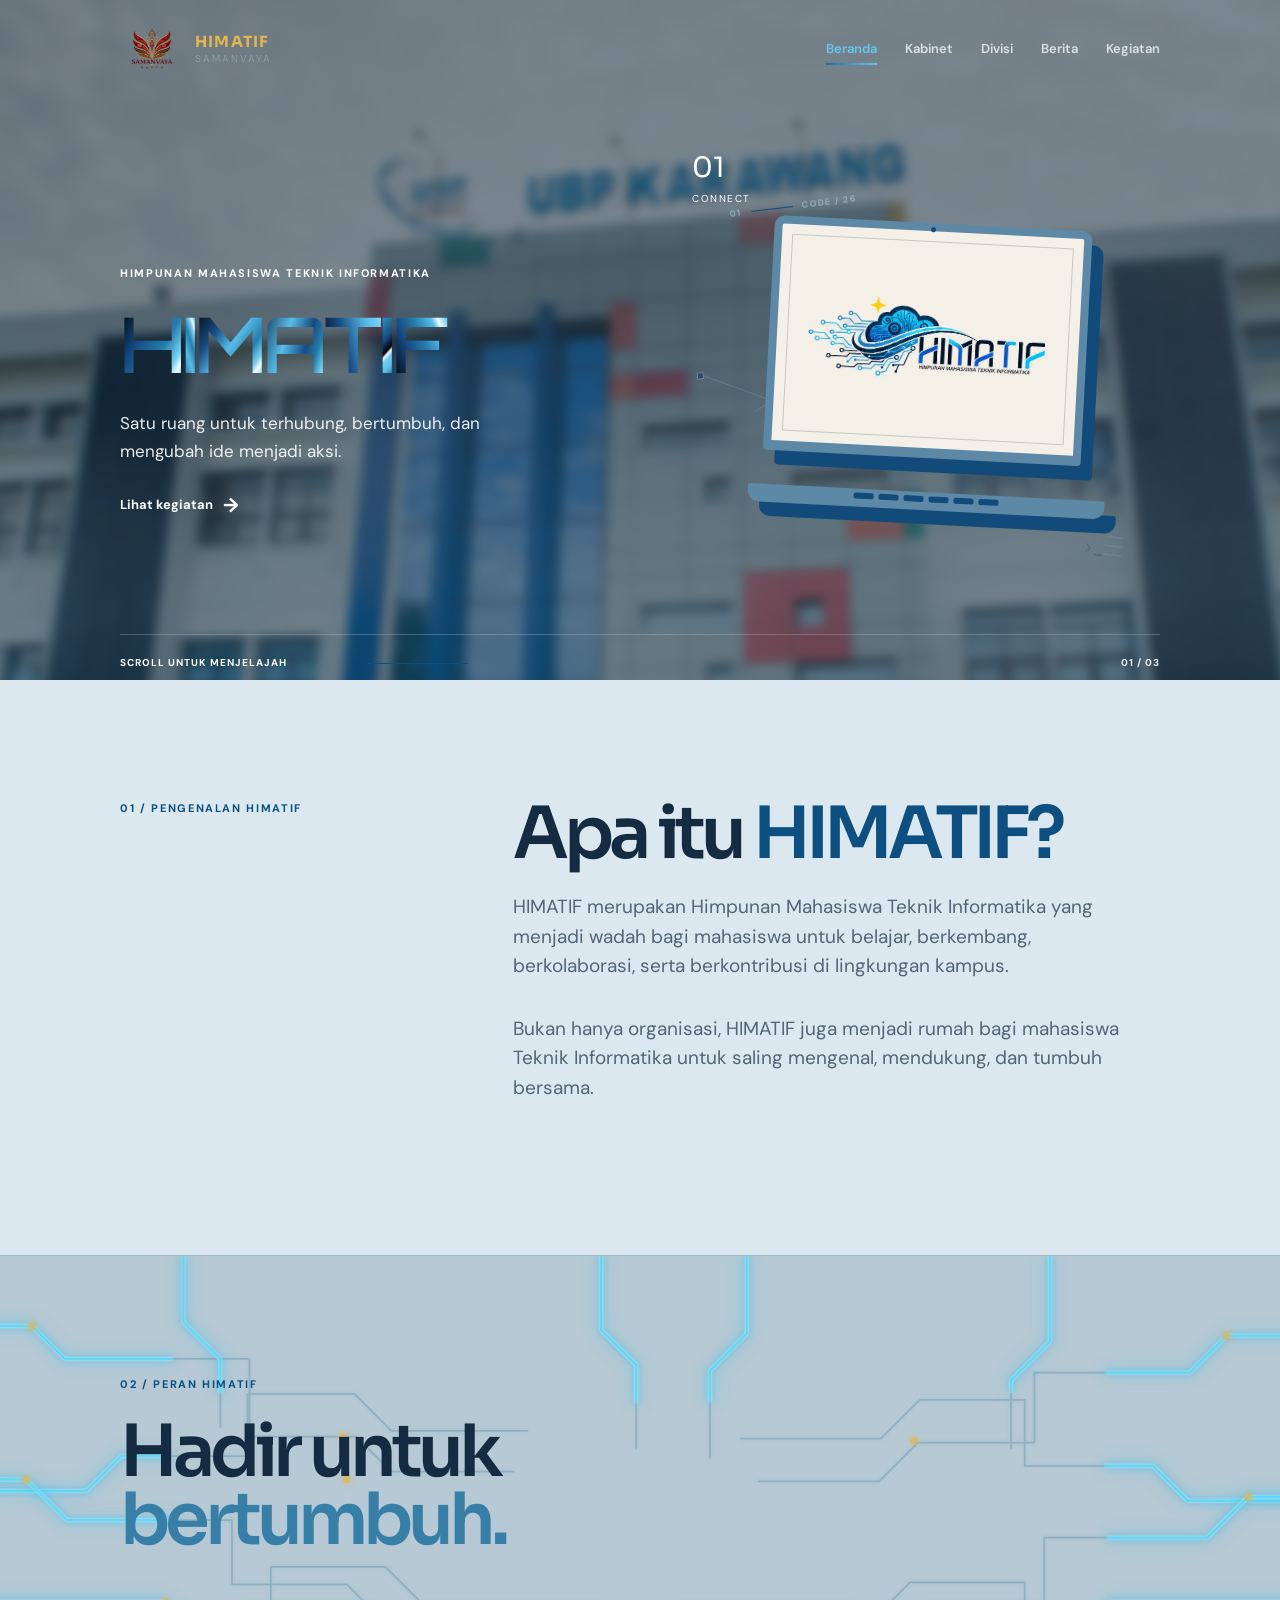
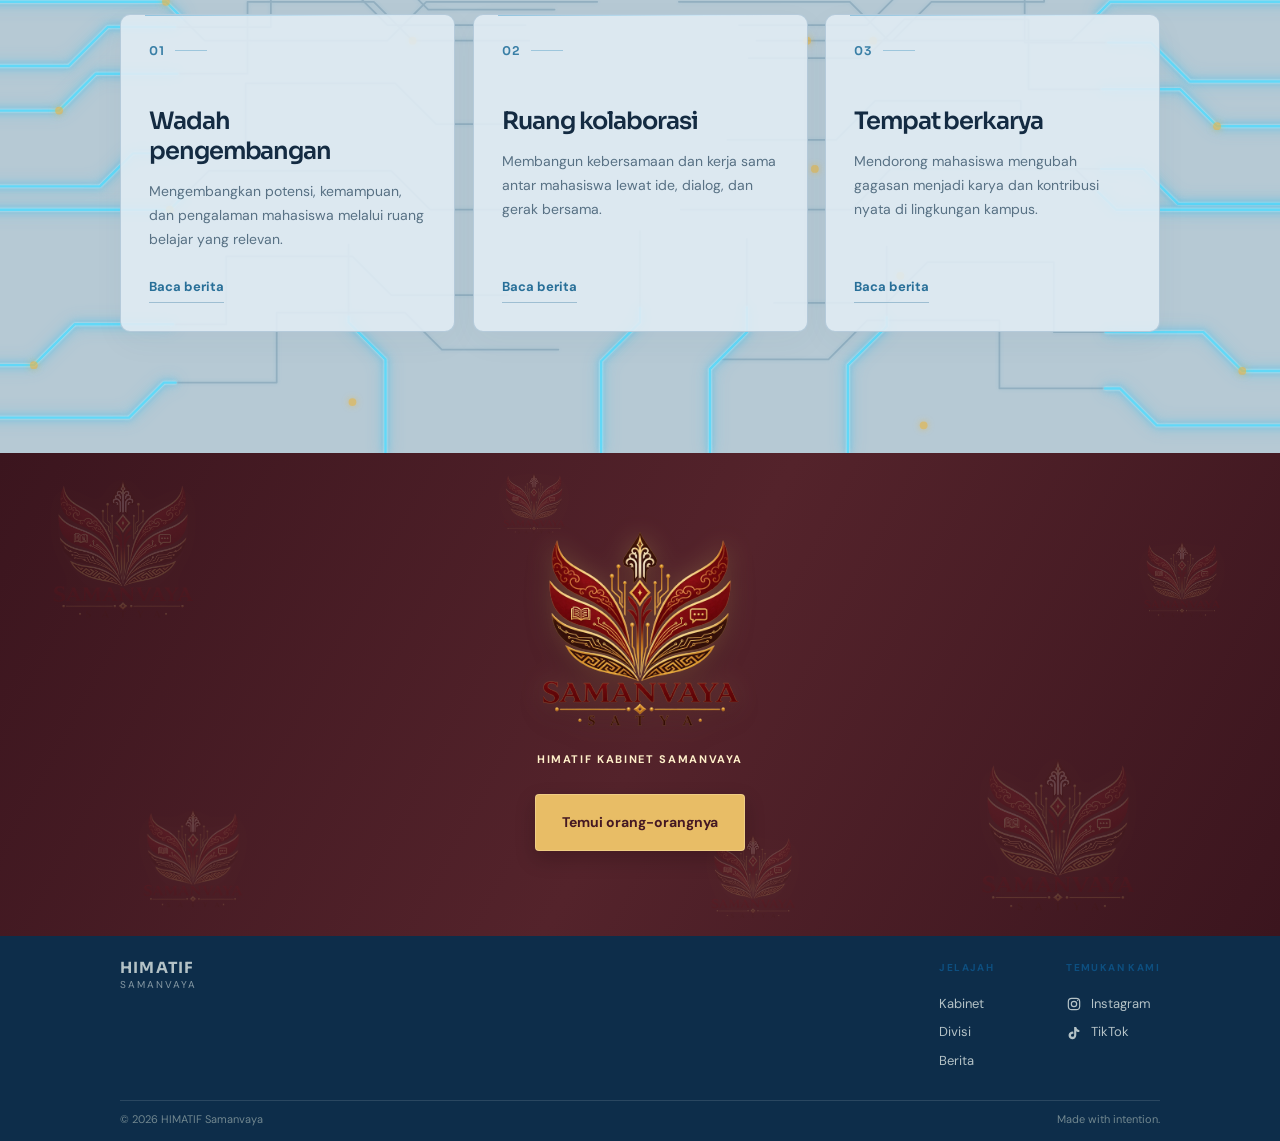
==== commit 4ab48d98: "Perbaikan transisi p2" ====
--- a/index.html
+++ b/index.html
@@ -135,22 +135,59 @@
         </div>
       </section>
 
-      <section class="focus section-cream section-space">
+      <section class="focus section-space">
+        <svg class="focus-circuit-bg" viewBox="0 0 1440 820" preserveAspectRatio="xMidYMid slice" aria-hidden="true">
+          <g class="focus-board-traces" fill="none" stroke="#245F82" stroke-linecap="round" stroke-linejoin="round">
+            <path d="M0 72h94l34 34h190v80h110l36 36h126m-590 20h150l36-36h130v-64h110l38 38h140" />
+            <path d="M0 230h88l42 42h170v66h118l42 42h142m-602 42h132l40-40h168v-62h118l44 44h130" />
+            <path d="M0 468h122l38-38h156v-74h130l40 40h120m-606 150h164l34-34h116v-72h154l42 42h116" />
+            <path d="M0 730h96l42-42h156v-70h130l40 40h120m-584 126h194l36-36h116v-72h132l38 38h120" />
+            <path d="M1440 82h-116l-38 38h-160v72h-120l-40 40h-124m598 20h-156l-36-36h-132v-68h-108l-40 40h-144" />
+            <path d="M1440 248h-94l-42 42h-168v66h-116l-40 40h-140m600 42h-154l-40-40h-130v-62h-118l-44 44h-132" />
+            <path d="M1440 484h-126l-38-38h-156v-72h-128l-40 40h-120m608 150h-166l-36-36h-126v-70h-150l-40 40h-112" />
+            <path d="M1440 736h-100l-40-40h-154v-72h-130l-42 42h-116m582 126h-188l-38-38h-124v-70h-136l-40 40h-112" />
+            <path d="M250 0v68l38 38v70m170 644v-96l-38-38v-80m722-606v88l-40 40v70m-168 622v-90l40-40v-82" />
+            <path d="M680 0v76l36 36v86m-36 622v-94l40-40v-94m110-592v80l-38 38v90m0 612v-86l38-38v-96" />
+            <path class="focus-board-bus" d="M0 356h232l40 40h188l40-40h176m764 0h-236l-40 40h-188l-40-40h-176" />
+            <path class="focus-board-bus focus-board-bus--lower" d="M0 570h236l40-40h188l40 40h172m764 0h-230l-42-42h-190l-40 42h-176" />
+          </g>
+          <g class="focus-board-flow" fill="none" stroke="#42BDE8" stroke-linecap="round" stroke-linejoin="round">
+            <path pathLength="1000" d="M0 72h94l34 34h190v80h110l36 36h126m-590 20h150l36-36h130v-64h110l38 38h140" />
+            <path pathLength="1000" d="M0 230h88l42 42h170v66h118l42 42h142m-602 42h132l40-40h168v-62h118l44 44h130" />
+            <path pathLength="1000" d="M0 468h122l38-38h156v-74h130l40 40h120m-606 150h164l34-34h116v-72h154l42 42h116" />
+            <path pathLength="1000" d="M0 730h96l42-42h156v-70h130l40 40h120m-584 126h194l36-36h116v-72h132l38 38h120" />
+            <path pathLength="1000" d="M1440 82h-116l-38 38h-160v72h-120l-40 40h-124m598 20h-156l-36-36h-132v-68h-108l-40 40h-144" />
+            <path pathLength="1000" d="M1440 248h-94l-42 42h-168v66h-116l-40 40h-140m600 42h-154l-40-40h-130v-62h-118l-44 44h-132" />
+            <path pathLength="1000" d="M1440 484h-126l-38-38h-156v-72h-128l-40 40h-120m608 150h-166l-36-36h-126v-70h-150l-40 40h-112" />
+            <path pathLength="1000" d="M1440 736h-100l-40-40h-154v-72h-130l-42 42h-116m582 126h-188l-38-38h-124v-70h-136l-40 40h-112" />
+            <path pathLength="1000" d="M250 0v68l38 38v70m170 644v-96l-38-38v-80m722-606v88l-40 40v70m-168 622v-90l40-40v-82" />
+            <path pathLength="1000" d="M680 0v76l36 36v86m-36 622v-94l40-40v-94m110-592v80l-38 38v90m0 612v-86l38-38v-96" />
+            <path pathLength="1000" d="M0 356h232l40 40h188l40-40h176m764 0h-236l-40 40h-188l-40-40h-176" />
+            <path pathLength="1000" d="M0 570h236l40-40h188l40 40h172m764 0h-230l-42-42h-190l-40 42h-176" />
+          </g>
+          <g class="focus-board-packets" fill="#E5B64C">
+            <circle cx="94" cy="72" r="4" /><circle cx="414" cy="186" r="4" />
+            <circle cx="88" cy="230" r="4" /><circle cx="418" cy="230" r="4" />
+            <circle cx="122" cy="468" r="4" /><circle cx="486" cy="396" r="4" />
+            <circle cx="96" cy="730" r="4" /><circle cx="424" cy="768" r="4" />
+            <circle cx="1324" cy="82" r="4" /><circle cx="1002" cy="190" r="4" />
+            <circle cx="1346" cy="248" r="4" /><circle cx="960" cy="396" r="4" />
+            <circle cx="1314" cy="484" r="4" /><circle cx="988" cy="638" r="4" />
+            <circle cx="1340" cy="736" r="4" /><circle cx="1012" cy="792" r="4" />
+            <circle cx="232" cy="356" r="4" /><circle cx="892" cy="396" r="4" />
+            <circle cx="236" cy="570" r="4" /><circle cx="900" cy="528" r="4" />
+          </g>
+        </svg>
         <div class="container">
           <div class="section-heading reveal">
             <div>
               <p class="section-label">02 / Peran HIMATIF</p>
               <h2>Hadir untuk<br /><em>bertumbuh.</em></h2>
             </div>
-            <p class="heading-aside">
-              Tiga cara HIMATIF memberi ruang bagi mahasiswa untuk berkembang
-              dan berkontribusi.
-            </p>
           </div>
           <div class="focus-grid">
             <article class="focus-item reveal">
               <span class="focus-number">01</span>
-              <div class="focus-icon">✦</div>
               <h3>Wadah pengembangan</h3>
               <p>
                 Mengembangkan potensi, kemampuan, dan pengalaman mahasiswa
@@ -161,12 +198,10 @@
                 aria-label="Baca berita tentang pengembangan"
               >
                 Baca berita
-                <span class="focus-link-icon" aria-hidden="true">↗</span>
               </a>
             </article>
-            <article class="focus-item focus-featured reveal reveal-delay">
+            <article class="focus-item reveal reveal-delay">
               <span class="focus-number">02</span>
-              <div class="focus-icon">◌</div>
               <h3>Ruang kolaborasi</h3>
               <p>
                 Membangun kebersamaan dan kerja sama antar mahasiswa lewat ide,
@@ -177,12 +212,10 @@
                 aria-label="Baca berita tentang kolaborasi"
               >
                 Baca berita
-                <span class="focus-link-icon" aria-hidden="true">↗</span>
               </a>
             </article>
             <article class="focus-item reveal reveal-delay-2">
               <span class="focus-number">03</span>
-              <div class="focus-icon">⌁</div>
               <h3>Tempat berkarya</h3>
               <p>
                 Mendorong mahasiswa mengubah gagasan menjadi karya dan
@@ -193,7 +226,6 @@
                 aria-label="Baca berita tentang karya"
               >
                 Baca berita
-                <span class="focus-link-icon" aria-hidden="true">↗</span>
               </a>
             </article>
           </div>
--- a/css/style.css
+++ b/css/style.css
@@ -75,301 +75,583 @@
 }
 
 .page-transition {
-  --transition-base: #0d2d4a;
-  --transition-accent: #77d0f0;
+  --transition-base: #0a1e32;
+  --transition-accent: #56c6ee;
   position: fixed;
   inset: 0;
-  z-index: 1000;
+  min-height: 100vh;
+  min-height: 100dvh;
+  z-index: 99999;
   overflow: hidden;
   pointer-events: none;
 }
 
-.page-transition[data-pillar="doric"] {
-  --transition-pillar-left: linear-gradient(
-    90deg,
-    transparent 82%,
-    var(--transition-accent) 84% 85%,
-    transparent 86% 88%,
-    var(--transition-accent) 89% 90%,
-    transparent 91% 93%,
-    var(--transition-accent) 94% 95%,
-    transparent 96% 98%,
-    var(--transition-accent) 99% 100%
-  );
-  --transition-pillar-right: linear-gradient(
-    90deg,
-    var(--transition-accent) 0 1%,
-    transparent 2% 4%,
-    var(--transition-accent) 5% 6%,
-    transparent 7% 9%,
-    var(--transition-accent) 10% 11%,
-    transparent 12% 14%,
-    var(--transition-accent) 15% 16%,
-    transparent 17%
-  );
-}
-
-.page-transition[data-pillar="ionic"] {
-  --transition-pillar-left:
-    radial-gradient(ellipse 16px 13px at 85% 10%, transparent 0 48%, var(--transition-accent) 52% 70%, transparent 74%),
-    radial-gradient(ellipse 16px 13px at 97% 10%, transparent 0 48%, var(--transition-accent) 52% 70%, transparent 74%),
-    radial-gradient(ellipse 16px 13px at 85% 90%, transparent 0 48%, var(--transition-accent) 52% 70%, transparent 74%),
-    radial-gradient(ellipse 16px 13px at 97% 90%, transparent 0 48%, var(--transition-accent) 52% 70%, transparent 74%);
-  --transition-pillar-right:
-    radial-gradient(ellipse 16px 13px at 3% 10%, transparent 0 48%, var(--transition-accent) 52% 70%, transparent 74%),
-    radial-gradient(ellipse 16px 13px at 15% 10%, transparent 0 48%, var(--transition-accent) 52% 70%, transparent 74%),
-    radial-gradient(ellipse 16px 13px at 3% 90%, transparent 0 48%, var(--transition-accent) 52% 70%, transparent 74%),
-    radial-gradient(ellipse 16px 13px at 15% 90%, transparent 0 48%, var(--transition-accent) 52% 70%, transparent 74%);
-}
-
-.page-transition[data-pillar="corinthian"] {
-  --transition-pillar-left:
-    radial-gradient(ellipse 7px 18px at 83% 11%, var(--transition-accent) 0 62%, transparent 66%),
-    radial-gradient(ellipse 7px 18px at 89% 9%, color-mix(in srgb, var(--transition-accent) 82%, white) 0 62%, transparent 66%),
-    radial-gradient(ellipse 7px 18px at 95% 9%, color-mix(in srgb, var(--transition-accent) 82%, white) 0 62%, transparent 66%),
-    radial-gradient(ellipse 7px 18px at 100% 11%, var(--transition-accent) 0 62%, transparent 66%);
-  --transition-pillar-right:
-    radial-gradient(ellipse 7px 18px at 17% 11%, var(--transition-accent) 0 62%, transparent 66%),
-    radial-gradient(ellipse 7px 18px at 11% 9%, color-mix(in srgb, var(--transition-accent) 82%, white) 0 62%, transparent 66%),
-    radial-gradient(ellipse 7px 18px at 5% 9%, color-mix(in srgb, var(--transition-accent) 82%, white) 0 62%, transparent 66%),
-    radial-gradient(ellipse 7px 18px at 0% 11%, var(--transition-accent) 0 62%, transparent 66%);
-}
-
-.page-transition[data-pillar="composite"] {
-  --transition-pillar-left:
-    radial-gradient(circle at 86% 10%, transparent 0 5px, var(--transition-accent) 5.5px 7px, transparent 7.5px),
-    radial-gradient(circle at 97% 10%, transparent 0 5px, var(--transition-accent) 5.5px 7px, transparent 7.5px),
-    radial-gradient(circle at 86% 90%, transparent 0 5px, var(--transition-accent) 5.5px 7px, transparent 7.5px),
-    radial-gradient(circle at 97% 90%, transparent 0 5px, var(--transition-accent) 5.5px 7px, transparent 7.5px);
-  --transition-pillar-right:
-    radial-gradient(circle at 3% 10%, transparent 0 5px, var(--transition-accent) 5.5px 7px, transparent 7.5px),
-    radial-gradient(circle at 14% 10%, transparent 0 5px, var(--transition-accent) 5.5px 7px, transparent 7.5px),
-    radial-gradient(circle at 3% 90%, transparent 0 5px, var(--transition-accent) 5.5px 7px, transparent 7.5px),
-    radial-gradient(circle at 14% 90%, transparent 0 5px, var(--transition-accent) 5.5px 7px, transparent 7.5px);
-}
-
-.page-transition::before {
-  position: absolute;
-  inset: 0;
-  content: "";
-  background:
-    radial-gradient(
-      ellipse at 24% 45%,
-      color-mix(in srgb, var(--transition-accent) 20%, transparent),
-      transparent 48%
-    ),
-    linear-gradient(
-      120deg,
-      color-mix(in srgb, var(--transition-base) 78%, #071b2b),
-      var(--transition-base) 58%,
-      color-mix(in srgb, var(--transition-base) 82%, var(--transition-accent))
-    );
-  transform: translateX(-100%);
-  will-change: transform;
-}
-
-.page-transition.is-curtain::before,
-.page-transition.is-curtain::after {
+.page-transition.is-leaving {
+  pointer-events: auto;
+}
+
+/* --- Curtain Panels (Left & Right) --- */
+.page-transition__panel {
   position: absolute;
   top: 0;
   bottom: 0;
-  width: 50%;
+  width: 50.5%;
+  overflow: hidden;
+  will-change: transform;
+}
+
+.page-transition__panel::after {
   content: "";
-  transform: translateX(0);
-  will-change: transform;
-}
-
-.page-transition.is-curtain::before {
-  right: auto;
+  position: absolute;
+  inset: 0;
+  z-index: 1;
+  opacity: 0.24;
+  pointer-events: none;
+  background:
+    radial-gradient(circle, color-mix(in srgb, var(--transition-accent) 75%, transparent) 0 1px, transparent 1.8px) 0 0 / 72px 72px,
+    linear-gradient(135deg, transparent 49.5%, color-mix(in srgb, var(--transition-accent) 24%, transparent) 50%, transparent 50.5%) 0 0 / 72px 72px;
+}
+
+.page-transition__panel--left {
   left: 0;
-  clip-path: polygon(
-    0 0,
-    102% 0,
-    108% 8%,
-    111% 16%,
-    108% 24%,
-    104% 32%,
-    103% 40%,
-    102% 48%,
-    103% 56%,
-    109% 64%,
-    112% 72%,
-    109% 80%,
-    104% 88%,
-    103% 96%,
-    103% 100%,
-    0 100%
+  background:
+    radial-gradient(ellipse 90% 80% at 20% 50%,
+      color-mix(in srgb, var(--transition-accent) 15%, transparent),
+      transparent 75%),
+    linear-gradient(135deg,
+      color-mix(in srgb, var(--transition-base) 88%, #03080d),
+      var(--transition-base) 60%,
+      color-mix(in srgb, var(--transition-base) 82%, var(--transition-accent)));
+}
+
+.page-transition__panel--right {
+  right: 0;
+  background:
+    radial-gradient(ellipse 90% 80% at 80% 50%,
+      color-mix(in srgb, var(--transition-accent) 15%, transparent),
+      transparent 75%),
+    linear-gradient(225deg,
+      color-mix(in srgb, var(--transition-base) 88%, #03080d),
+      var(--transition-base) 60%,
+      color-mix(in srgb, var(--transition-base) 82%, var(--transition-accent)));
+}
+
+.page-transition__title {
+  position: absolute;
+  top: 50%;
+  z-index: 10;
+  width: 100vw;
+  color: color-mix(in srgb, var(--transition-accent) 14%, transparent);
+  font-family: var(--display);
+  font-size: var(--transition-title-size, clamp(64px, 27vw, 420px));
+  font-weight: 700;
+  letter-spacing: 0.02em;
+  line-height: 1;
+  white-space: nowrap;
+  text-align: center;
+  -webkit-text-stroke: 1.5px color-mix(in srgb, var(--transition-accent) 48%, transparent);
+  text-shadow: 0 0 42px color-mix(in srgb, var(--transition-accent) 24%, transparent);
+  transform: translateY(-50%);
+  pointer-events: none;
+}
+
+.page-transition__title span {
+  display: inline-block;
+}
+
+.page-transition__title span:nth-child(5n + 1) {
+  transform: translateY(-0.09em) rotate(-4deg);
+}
+
+.page-transition__title span:nth-child(5n + 2) {
+  transform: translateY(0.06em) rotate(2deg);
+}
+
+.page-transition__title span:nth-child(5n + 3) {
+  transform: translateY(-0.02em) rotate(-1deg);
+}
+
+.page-transition__title span:nth-child(5n + 4) {
+  transform: translateY(0.1em) rotate(3deg);
+}
+
+.page-transition__title span:nth-child(5n) {
+  transform: translateY(-0.06em) rotate(-2deg);
+}
+
+.page-transition__title--left {
+  left: 0;
+}
+
+.page-transition__title--right {
+  left: -49.5vw;
+}
+
+/* Page-specific transition textures */
+.page-transition__pillar {
+  position: absolute;
+  inset: 0;
+  opacity: 0.42;
+  pointer-events: none;
+}
+
+.page-transition__pillar::after {
+  content: "";
+  position: absolute;
+  pointer-events: none;
+}
+
+.page-transition__pillar::after {
+  top: 50%;
+  left: 50%;
+  width: min(34vw, 440px);
+  aspect-ratio: 1;
+  border: 1px solid color-mix(in srgb, var(--transition-accent) 58%, transparent);
+  box-shadow:
+    inset 0 0 42px color-mix(in srgb, var(--transition-accent) 10%, transparent),
+    0 0 34px color-mix(in srgb, var(--transition-accent) 12%, transparent);
+  transform: translate(-50%, -50%);
+}
+
+/* Beranda: connected nodes and a light network grid */
+.page-transition[data-pillar="home"] .page-transition__pillar {
+  background-image:
+    radial-gradient(circle, var(--transition-accent) 0 2.5px, transparent 3.5px) 0 0 / 88px 88px,
+    linear-gradient(30deg, transparent 49.4%, color-mix(in srgb, var(--transition-accent) 68%, transparent) 50%, transparent 50.6%) 0 0 / 88px 88px,
+    linear-gradient(150deg, transparent 49.4%, color-mix(in srgb, var(--transition-accent) 54%, transparent) 50%, transparent 50.6%) 0 0 / 88px 88px;
+}
+
+.page-transition[data-pillar="home"] .page-transition__pillar::after {
+  border-radius: 50%;
+  background:
+    radial-gradient(circle, var(--transition-accent) 0 4px, transparent 5px) center / 100% 100%,
+    radial-gradient(circle, transparent 0 32%, color-mix(in srgb, var(--transition-accent) 52%, transparent) 32.3% 32.7%, transparent 33%),
+    radial-gradient(circle, transparent 0 66%, color-mix(in srgb, var(--transition-accent) 36%, transparent) 66.3% 66.7%, transparent 67%);
+  box-shadow:
+    0 0 0 22px color-mix(in srgb, var(--transition-accent) 8%, transparent),
+    0 0 0 23px color-mix(in srgb, var(--transition-accent) 28%, transparent);
+}
+
+/* Kabinet: orderly columns and framed sections */
+.page-transition[data-pillar="cabinet"] .page-transition__pillar {
+  background-image:
+    linear-gradient(90deg, transparent 0 31%, color-mix(in srgb, var(--transition-accent) 70%, transparent) 31.3% 31.7%, transparent 32% 67%, color-mix(in srgb, var(--transition-accent) 54%, transparent) 67.3% 67.7%, transparent 68%),
+    linear-gradient(0deg, transparent 0 24%, color-mix(in srgb, var(--transition-accent) 54%, transparent) 24.3% 24.7%, transparent 25% 74%, color-mix(in srgb, var(--transition-accent) 54%, transparent) 74.3% 74.7%, transparent 75%);
+}
+
+.page-transition[data-pillar="cabinet"] .page-transition__pillar::after {
+  width: min(30vw, 390px);
+  height: 74%;
+  aspect-ratio: auto;
+  border-width: 1px 3px;
+  border-color: color-mix(in srgb, var(--transition-accent) 68%, transparent);
+  background:
+    linear-gradient(90deg, transparent 0 31%, color-mix(in srgb, var(--transition-accent) 38%, transparent) 31.5% 32%, transparent 32.5% 67%, color-mix(in srgb, var(--transition-accent) 38%, transparent) 67.5% 68%, transparent 68.5%),
+    linear-gradient(0deg, transparent 0 12%, color-mix(in srgb, var(--transition-accent) 48%, transparent) 12.5% 13%, transparent 13.5% 86%, color-mix(in srgb, var(--transition-accent) 48%, transparent) 86.5% 87%, transparent 87.5%);
+}
+
+/* Divisi: branching paths that suggest different areas of work */
+.page-transition[data-pillar="division"] .page-transition__pillar {
+  background-image:
+    radial-gradient(circle, var(--transition-accent) 0 2.5px, transparent 3.5px) 0 0 / 96px 72px,
+    linear-gradient(135deg, transparent 49.4%, color-mix(in srgb, var(--transition-accent) 64%, transparent) 50%, transparent 50.6%) 0 0 / 96px 72px,
+    linear-gradient(45deg, transparent 49.4%, color-mix(in srgb, var(--transition-accent) 48%, transparent) 50%, transparent 50.6%) 0 0 / 96px 72px;
+}
+
+.page-transition[data-pillar="division"] .page-transition__pillar::after {
+  width: min(29vw, 380px);
+  border-style: dashed;
+  background:
+    radial-gradient(circle, var(--transition-accent) 0 5px, transparent 6px) 50% 50% / 100% 100%,
+    linear-gradient(45deg, transparent 49.6%, color-mix(in srgb, var(--transition-accent) 58%, transparent) 50%, transparent 50.4%),
+    linear-gradient(135deg, transparent 49.6%, color-mix(in srgb, var(--transition-accent) 58%, transparent) 50%, transparent 50.4%);
+  transform: translate(-50%, -50%) rotate(45deg);
+}
+
+/* Berita: clean editorial rules and columns */
+.page-transition[data-pillar="news"] .page-transition__pillar {
+  background-image:
+    linear-gradient(90deg, transparent 0 23%, color-mix(in srgb, var(--transition-accent) 58%, transparent) 23.2% 23.6%, transparent 23.8% 76%, color-mix(in srgb, var(--transition-accent) 44%, transparent) 76.2% 76.6%, transparent 76.8%),
+    repeating-linear-gradient(0deg, transparent 0 47px, color-mix(in srgb, var(--transition-accent) 52%, transparent) 48px 49px, transparent 50px 94px);
+}
+
+.page-transition[data-pillar="news"] .page-transition__pillar::after {
+  width: min(28vw, 360px);
+  height: 72%;
+  aspect-ratio: auto;
+  border-radius: 3px;
+  background:
+    linear-gradient(90deg, transparent 0 68%, color-mix(in srgb, var(--transition-accent) 48%, transparent) 68.5% 69%, transparent 69.5%),
+    linear-gradient(0deg, transparent 0 19%, color-mix(in srgb, var(--transition-accent) 66%, transparent) 19.5% 20%, transparent 20.5% 39%, color-mix(in srgb, var(--transition-accent) 42%, transparent) 39.5% 40%, transparent 40.5% 59%, color-mix(in srgb, var(--transition-accent) 42%, transparent) 59.5% 60%, transparent 60.5% 79%, color-mix(in srgb, var(--transition-accent) 42%, transparent) 79.5% 80%, transparent 80.5%);
+}
+
+/* Kegiatan: a timeline with distinct event markers */
+.page-transition[data-pillar="events"] .page-transition__pillar {
+  background-image:
+    radial-gradient(circle, var(--transition-accent) 0 3.5px, transparent 4.5px) 0 0 / 104px 104px,
+    repeating-linear-gradient(90deg, transparent 0 51px, color-mix(in srgb, var(--transition-accent) 62%, transparent) 52px 53px, transparent 54px 104px),
+    linear-gradient(0deg, transparent 49.4%, color-mix(in srgb, var(--transition-accent) 64%, transparent) 50%, transparent 50.6%);
+}
+
+.page-transition[data-pillar="events"] .page-transition__pillar::after {
+  width: 3px;
+  height: 74%;
+  aspect-ratio: auto;
+  border: 0;
+  background: linear-gradient(180deg, transparent, var(--transition-accent) 12% 88%, transparent);
+  box-shadow:
+    0 0 0 6px color-mix(in srgb, var(--transition-accent) 10%, transparent),
+    0 0 0 7px color-mix(in srgb, var(--transition-accent) 42%, transparent);
+}
+
+/* Luminous Seam Light along panel edge */
+.page-transition__seam {
+  position: absolute;
+  top: 0;
+  bottom: 0;
+  width: 2.5px;
+  z-index: 2;
+  background: linear-gradient(180deg,
+      transparent 0%,
+      var(--transition-accent) 18%,
+      #ffffff 50%,
+      var(--transition-accent) 82%,
+      transparent 100%);
+  box-shadow:
+    0 0 14px var(--transition-accent),
+    0 0 30px var(--transition-accent);
+}
+
+.page-transition__panel--left .page-transition__seam {
+  right: 0;
+}
+
+.page-transition__panel--right .page-transition__seam {
+  left: 0;
+}
+
+/* Corner Telemetry Data */
+.page-transition__data {
+  position: absolute;
+  bottom: 32px;
+  display: flex;
+  align-items: center;
+  gap: 12px;
+  font-family: var(--display);
+  font-size: 11px;
+  font-weight: 700;
+  letter-spacing: 0.16em;
+  z-index: 5;
+  pointer-events: none;
+  user-select: none;
+}
+
+.page-transition__data--left {
+  left: 40px;
+  color: var(--transition-accent);
+}
+
+.page-transition__index {
+  font-size: 14px;
+  font-weight: 800;
+  color: #ffffff;
+  text-shadow: 0 0 12px var(--transition-accent);
+}
+
+.page-transition__code-line {
+  display: inline-block;
+  width: 32px;
+  height: 1.5px;
+  background: color-mix(in srgb, var(--transition-accent) 60%, transparent);
+}
+
+.page-transition__code-text {
+  font-size: 10px;
+  font-weight: 700;
+  letter-spacing: 0.14em;
+  text-transform: uppercase;
+}
+
+.page-transition__data--right {
+  right: 40px;
+  color: rgba(255, 255, 255, 0.72);
+}
+
+.page-transition__status {
+  font-size: 9px;
+  font-weight: 700;
+  letter-spacing: 0.12em;
+  color: #4ade80;
+  text-shadow: 0 0 8px #4ade80;
+}
+
+/* --- Center Stage & Crest --- */
+.page-transition__center {
+  position: absolute;
+  top: 50%;
+  left: 50%;
+  transform: translate(-50%, -50%);
+  display: flex;
+  flex-direction: column;
+  align-items: center;
+  justify-content: center;
+  z-index: 20;
+  pointer-events: none;
+  will-change: transform, opacity;
+}
+
+.page-transition__glow {
+  position: absolute;
+  width: 520px;
+  height: 520px;
+  border-radius: 50%;
+  background: radial-gradient(
+    circle,
+    color-mix(in srgb, var(--transition-accent) 40%, transparent) 0%,
+    transparent 70%
   );
-  background: linear-gradient(
-    115deg,
-    color-mix(in srgb, var(--transition-base) 76%, #10080a),
-    var(--transition-base) 100%
-  );
-  background-image:
-    var(--transition-pillar-left, none),
-    linear-gradient(
-      90deg,
-      transparent 82%,
-      var(--transition-accent) 83% 85%,
-      color-mix(in srgb, var(--transition-base) 8%, var(--transition-accent)) 86% 96%,
-      var(--transition-accent) 97% 100%
-    ),
-    radial-gradient(
-      ellipse 48px 9px at 91% 8%,
-      var(--transition-accent) 0 68%,
-      transparent 70%
-    ),
-    radial-gradient(
-      ellipse 48px 9px at 91% 92%,
-      var(--transition-accent) 0 68%,
-      transparent 70%
-    ),
-    repeating-linear-gradient(
-      45deg,
-      transparent 0 35px,
-      color-mix(in srgb, var(--transition-accent) 12%, transparent) 36px 37px,
-      transparent 38px 72px
-    ),
-    repeating-linear-gradient(
-      -45deg,
-      transparent 0 48px,
-      color-mix(in srgb, var(--transition-accent) 8%, transparent) 49px 50px,
-      transparent 51px 100px
-    ),
-    repeating-linear-gradient(
-      90deg,
-      transparent 0 54px,
-      color-mix(in srgb, var(--transition-accent) 11%, transparent) 55px 56px,
-      transparent 57px 110px
-    ),
-    linear-gradient(
-      0deg,
-      transparent 8%,
-      color-mix(in srgb, var(--transition-accent) 14%, transparent) 8.2%,
-      transparent 8.5% 91.5%,
-      color-mix(in srgb, var(--transition-accent) 14%, transparent) 91.8%,
-      transparent 92%
-    ),
-    linear-gradient(
-      115deg,
-      color-mix(in srgb, var(--transition-base) 76%, #10080a),
-      var(--transition-base) 100%
-    );
-}
-
-.page-transition.is-curtain::after {
-  right: 0;
-  left: auto;
-  clip-path: polygon(
-    -2% 0,
-    100% 0,
-    100% 100%,
-    -2% 100%,
-    -3% 96%,
-    -2% 88%,
-    -4% 80%,
-    -9% 72%,
-    -12% 64%,
-    -9% 56%,
-    -3% 48%,
-    -2% 40%,
-    -2% 32%,
-    -4% 24%,
-    -8% 16%,
-    -11% 8%
-  );
-  background: linear-gradient(
-    245deg,
-    color-mix(in srgb, var(--transition-base) 76%, #10080a),
-    var(--transition-base) 100%
-  );
-  background-image:
-    var(--transition-pillar-right, none),
-    linear-gradient(
-      90deg,
-      var(--transition-accent) 0 3%,
-      color-mix(in srgb, var(--transition-base) 8%, var(--transition-accent)) 4% 14%,
-      var(--transition-accent) 15% 17%,
-      transparent 18%
-    ),
-    radial-gradient(
-      ellipse 48px 9px at 9% 8%,
-      var(--transition-accent) 0 68%,
-      transparent 70%
-    ),
-    radial-gradient(
-      ellipse 48px 9px at 9% 92%,
-      var(--transition-accent) 0 68%,
-      transparent 70%
-    ),
-    repeating-linear-gradient(
-      45deg,
-      transparent 0 35px,
-      color-mix(in srgb, var(--transition-accent) 12%, transparent) 36px 37px,
-      transparent 38px 72px
-    ),
-    repeating-linear-gradient(
-      -45deg,
-      transparent 0 48px,
-      color-mix(in srgb, var(--transition-accent) 8%, transparent) 49px 50px,
-      transparent 51px 100px
-    ),
-    repeating-linear-gradient(
-      90deg,
-      transparent 0 54px,
-      color-mix(in srgb, var(--transition-accent) 11%, transparent) 55px 56px,
-      transparent 57px 110px
-    ),
-    linear-gradient(
-      0deg,
-      transparent 8%,
-      color-mix(in srgb, var(--transition-accent) 14%, transparent) 8.2%,
-      transparent 8.5% 91.5%,
-      color-mix(in srgb, var(--transition-accent) 14%, transparent) 91.8%,
-      transparent 92%
-    ),
-    linear-gradient(
-      245deg,
-      color-mix(in srgb, var(--transition-base) 76%, #10080a),
-      var(--transition-base) 100%
-    );
-}
-
-.page-transition.is-curtain.is-entering::before {
-  animation: curtain-open-left 820ms cubic-bezier(0.7, 0, 0.3, 1) both;
-}
-
-.page-transition.is-curtain.is-entering::after {
-  animation: curtain-open-right 820ms cubic-bezier(0.7, 0, 0.3, 1) both;
-}
-
-.page-transition.is-curtain.is-leaving::before {
-  animation: curtain-close-left 820ms cubic-bezier(0.7, 0, 0.3, 1) both;
-}
-
-.page-transition.is-curtain.is-leaving::after {
-  animation: curtain-close-right 820ms cubic-bezier(0.7, 0, 0.3, 1) both;
-}
-
+  filter: blur(48px);
+  pointer-events: none;
+  z-index: -1;
+}
+
+/* Top Cyber Capsule Pill */
+.page-transition__pill {
+  position: absolute;
+  bottom: calc(100% + 18px);
+  left: 50%;
+  display: inline-flex;
+  align-items: center;
+  gap: 10px;
+  padding: 8px 20px;
+  border-radius: 999px;
+  background: rgba(10, 28, 46, 0.78);
+  border: 1.5px solid color-mix(in srgb, var(--transition-accent) 55%, rgba(255, 255, 255, 0.25));
+  box-shadow:
+    0 10px 28px rgba(0, 0, 0, 0.45),
+    0 0 20px color-mix(in srgb, var(--transition-accent) 35%, transparent);
+  -webkit-backdrop-filter: blur(14px);
+  backdrop-filter: blur(14px);
+  transform: translateX(-50%);
+}
+
+.page-transition__pill-dot {
+  font-size: 11px;
+  color: var(--transition-accent);
+  text-shadow: 0 0 10px var(--transition-accent);
+  line-height: 1;
+}
+
+.page-transition__pill-text {
+  font-family: var(--display);
+  font-size: 11px;
+  font-weight: 700;
+  letter-spacing: 0.22em;
+  text-transform: uppercase;
+  color: #ffffff;
+  text-shadow: 0 1px 8px rgba(0, 0, 0, 0.6);
+  line-height: 1;
+}
+
+.page-transition__crest {
+  position: relative;
+  display: grid;
+  place-items: center;
+  width: 176px;
+  height: 176px;
+  border-radius: 50%;
+  background: rgba(255, 255, 255, 0.12);
+  border: 2.5px solid color-mix(in srgb, var(--transition-accent) 75%, rgba(255, 255, 255, 0.45));
+  box-shadow:
+    0 24px 60px rgba(0, 0, 0, 0.55),
+    0 0 48px color-mix(in srgb, var(--transition-accent) 50%, transparent),
+    inset 0 0 36px color-mix(in srgb, var(--transition-accent) 26%, transparent);
+  -webkit-backdrop-filter: blur(20px);
+  backdrop-filter: blur(20px);
+}
+
+/* Orbiting Satellites */
+.page-transition__satellites {
+  position: absolute;
+  inset: -28px;
+  border-radius: 50%;
+  animation: transition-orbit 24s linear infinite;
+  pointer-events: none;
+}
+
+.page-transition__satellites .satellite {
+  position: absolute;
+  top: 50%;
+  left: 50%;
+  width: 5px;
+  height: 5px;
+  border-radius: 50%;
+  background: var(--transition-accent);
+  box-shadow:
+    0 0 8px var(--transition-accent),
+    0 0 14px var(--transition-accent);
+}
+
+.satellite.sat-1 { transform: rotate(0deg) translate(116px) translate(-50%, -50%); }
+.satellite.sat-2 { transform: rotate(45deg) translate(116px) translate(-50%, -50%); opacity: 0.6; }
+.satellite.sat-3 { transform: rotate(90deg) translate(116px) translate(-50%, -50%); }
+.satellite.sat-4 { transform: rotate(135deg) translate(116px) translate(-50%, -50%); opacity: 0.6; }
+.satellite.sat-5 { transform: rotate(180deg) translate(116px) translate(-50%, -50%); }
+.satellite.sat-6 { transform: rotate(225deg) translate(116px) translate(-50%, -50%); opacity: 0.6; }
+.satellite.sat-7 { transform: rotate(270deg) translate(116px) translate(-50%, -50%); }
+.satellite.sat-8 { transform: rotate(315deg) translate(116px) translate(-50%, -50%); opacity: 0.6; }
+
+/* Viewfinder Brackets */
+.page-transition__brackets {
+  position: absolute;
+  inset: -14px;
+  pointer-events: none;
+}
+
+.page-transition__brackets .bracket {
+  position: absolute;
+  width: 14px;
+  height: 14px;
+  border-color: color-mix(in srgb, var(--transition-accent) 65%, transparent);
+}
+
+.bracket-tl { top: 0; left: 0; border-top: 1.5px solid; border-left: 1.5px solid; }
+.bracket-tr { top: 0; right: 0; border-top: 1.5px solid; border-right: 1.5px solid; }
+.bracket-bl { bottom: 0; left: 0; border-bottom: 1.5px solid; border-left: 1.5px solid; }
+.bracket-br { bottom: 0; right: 0; border-bottom: 1.5px solid; border-right: 1.5px solid; }
+
+.page-transition__orbit {
+  position: absolute;
+  border-radius: 50%;
+  pointer-events: none;
+}
+
+.page-transition__orbit--outer {
+  inset: -22px;
+  border: 1.5px dashed color-mix(in srgb, var(--transition-accent) 55%, transparent);
+  animation: transition-orbit 16s linear infinite;
+}
+
+.page-transition__orbit--inner {
+  inset: -10px;
+  border: 1px solid color-mix(in srgb, var(--transition-accent) 36%, transparent);
+}
+
+.page-transition__logo {
+  width: 152px;
+  height: 152px;
+  object-fit: contain;
+  filter: drop-shadow(0 8px 24px rgba(0, 0, 0, 0.55));
+}
+
+/* Bottom Telemetry Bar */
+.page-transition__telemetry {
+  display: flex;
+  align-items: center;
+  gap: 12px;
+  margin-top: 34px;
+  font-family: var(--display);
+  font-size: 10px;
+  font-weight: 700;
+  letter-spacing: 0.25em;
+  color: rgba(255, 255, 255, 0.75);
+  text-transform: uppercase;
+}
+
+.telemetry-bar {
+  display: inline-block;
+  width: 26px;
+  height: 1px;
+  background: color-mix(in srgb, var(--transition-accent) 55%, transparent);
+}
+
+@keyframes transition-orbit {
+  from {
+    transform: rotate(0deg);
+  }
+
+  to {
+    transform: rotate(360deg);
+  }
+}
+
+@keyframes mobile-menu-arrive {
+  from {
+    opacity: 0;
+    transform: translateY(-8px) scale(0.98);
+  }
+
+  to {
+    opacity: 1;
+    transform: translateY(0) scale(1);
+  }
+}
+
+/* --- Transition Animations --- */
+
+/* ENTERING (Opening reveal) */
+.page-transition.is-entering .page-transition__panel--left {
+  animation: curtain-panel-open-left 900ms cubic-bezier(0.76, 0, 0.24, 1) both;
+}
+
+.page-transition.is-entering .page-transition__panel--right {
+  animation: curtain-panel-open-right 900ms cubic-bezier(0.76, 0, 0.24, 1) both;
+}
+
+.page-transition.is-entering .page-transition__center {
+  animation: curtain-crest-leave 720ms cubic-bezier(0.4, 0, 0.2, 1) both;
+}
+
+/* LEAVING (Closing cover) */
+.page-transition.is-leaving .page-transition__panel--left {
+  animation: curtain-panel-close-left 900ms cubic-bezier(0.76, 0, 0.24, 1) both;
+}
+
+.page-transition.is-leaving .page-transition__panel--right {
+  animation: curtain-panel-close-right 900ms cubic-bezier(0.76, 0, 0.24, 1) both;
+}
+
+.page-transition.is-leaving .page-transition__center {
+  animation: curtain-crest-enter 800ms 50ms cubic-bezier(0.16, 1, 0.3, 1) both;
+}
+
+/* Body content reactive transition */
 body.is-page-entering main {
-  animation: page-content-arrive 520ms 100ms cubic-bezier(0.22, 1, 0.36, 1) both;
-}
-
-@keyframes curtain-open-left {
+  animation: page-content-arrive 720ms 90ms cubic-bezier(0.16, 1, 0.3, 1) both;
+}
+
+body.is-page-leaving main {
+  transition:
+    transform 760ms cubic-bezier(0.4, 0, 0.2, 1),
+    opacity 760ms ease;
+  transform: scale(0.985);
+  opacity: 0.72;
+}
+
+/* Keyframes */
+@keyframes curtain-panel-open-left {
+  from {
+    transform: translateX(0);
+  }
+
   to {
-    transform: translateX(-124%);
-  }
-}
-
-@keyframes curtain-open-right {
+    transform: translateX(-101%);
+  }
+}
+
+@keyframes curtain-panel-open-right {
+  from {
+    transform: translateX(0);
+  }
+
   to {
-    transform: translateX(124%);
-  }
-}
-
-@keyframes curtain-close-left {
+    transform: translateX(101%);
+  }
+}
+
+@keyframes curtain-panel-close-left {
   from {
-    transform: translateX(-124%);
+    transform: translateX(-101%);
   }
 
   to {
@@ -377,9 +659,9 @@
   }
 }
 
-@keyframes curtain-close-right {
+@keyframes curtain-panel-close-right {
   from {
-    transform: translateX(124%);
+    transform: translateX(101%);
   }
 
   to {
@@ -387,22 +669,122 @@
   }
 }
 
+@keyframes curtain-crest-enter {
+  from {
+    opacity: 0;
+    transform: translate(-50%, -50%) scale(0.78);
+  }
+
+  to {
+    opacity: 1;
+    transform: translate(-50%, -50%) scale(1);
+  }
+}
+
+@keyframes curtain-crest-leave {
+  from {
+    opacity: 1;
+    transform: translate(-50%, -50%) scale(1);
+  }
+
+  to {
+    opacity: 0;
+    transform: translate(-50%, -50%) scale(1.15);
+  }
+}
+
 @keyframes page-content-arrive {
   from {
-    opacity: 0.6;
-    transform: translateY(12px);
+    opacity: 0.4;
+    transform: translateY(16px) scale(0.988);
   }
 
   to {
     opacity: 1;
-    transform: translateY(0);
+    transform: translateY(0) scale(1);
+  }
+}
+
+@media (max-width: 640px) {
+  .page-transition__panel::after {
+    background-size: 52px 52px, 52px 52px;
+  }
+
+  .page-transition__title {
+    -webkit-text-stroke-width: 1px;
+    text-shadow: 0 0 24px color-mix(in srgb, var(--transition-accent) 24%, transparent);
+  }
+
+  .page-transition__data {
+    display: none;
+  }
+
+  .page-transition__crest {
+    width: clamp(108px, 36vw, 140px);
+    height: clamp(108px, 36vw, 140px);
+  }
+
+  .page-transition__logo {
+    width: calc(100% - 20px);
+    height: calc(100% - 20px);
+  }
+
+  .page-transition__orbit--outer {
+    inset: -14px;
+  }
+
+  .page-transition__orbit--inner {
+    inset: -8px;
+  }
+
+  .page-transition__satellites {
+    inset: -16px;
+  }
+
+  .satellite.sat-1 { transform: rotate(0deg) translate(clamp(68px, 23vw, 88px)) translate(-50%, -50%); }
+  .satellite.sat-2 { transform: rotate(45deg) translate(clamp(68px, 23vw, 88px)) translate(-50%, -50%); }
+  .satellite.sat-3 { transform: rotate(90deg) translate(clamp(68px, 23vw, 88px)) translate(-50%, -50%); }
+  .satellite.sat-4 { transform: rotate(135deg) translate(clamp(68px, 23vw, 88px)) translate(-50%, -50%); }
+  .satellite.sat-5 { transform: rotate(180deg) translate(clamp(68px, 23vw, 88px)) translate(-50%, -50%); }
+  .satellite.sat-6 { transform: rotate(225deg) translate(clamp(68px, 23vw, 88px)) translate(-50%, -50%); }
+  .satellite.sat-7 { transform: rotate(270deg) translate(clamp(68px, 23vw, 88px)) translate(-50%, -50%); }
+  .satellite.sat-8 { transform: rotate(315deg) translate(clamp(68px, 23vw, 88px)) translate(-50%, -50%); }
+
+  .page-transition__pill {
+    max-width: calc(100vw - 24px);
+    gap: 7px;
+    padding: 7px 12px;
+    bottom: calc(100% + clamp(12px, 4vh, 18px));
+  }
+
+  .page-transition__pill-text {
+    font-size: clamp(8px, 2.5vw, 9.5px);
+    letter-spacing: 0.12em;
+    white-space: nowrap;
+  }
+
+  .page-transition__telemetry {
+    font-size: 8.5px;
+    margin-top: 16px;
+  }
+
+  .page-transition__glow {
+    width: min(84vw, 340px);
+    height: min(84vw, 340px);
   }
 }
 
 @media (prefers-reduced-motion: reduce) {
+
   .page-transition,
-  body.is-page-entering main {
+  .page-transition__panel,
+  .page-transition__center,
+  .page-transition__orbit,
+  body.is-page-entering main,
+  body.is-page-leaving main {
     animation: none !important;
+    transition: none !important;
+    display: none !important;
   }
 }
 
@@ -419,18 +801,21 @@
   color: white;
   border-bottom: 1px solid transparent;
   transition:
-    background 0.3s ease,
-    border-color 0.3s ease,
-    padding 0.3s ease;
+    background-color 0.35s cubic-bezier(0.16, 1, 0.3, 1),
+    border-color 0.35s cubic-bezier(0.16, 1, 0.3, 1),
+    padding 0.35s cubic-bezier(0.16, 1, 0.3, 1),
+    box-shadow 0.35s cubic-bezier(0.16, 1, 0.3, 1),
+    backdrop-filter 0.35s ease;
 }
 
 .site-header.scrolled {
   color: var(--navy);
   border-bottom-color: rgba(95, 125, 148, 0.22);
-  background: rgba(221, 232, 240, 0.84);
+  background: rgba(221, 232, 240, 0.88);
   -webkit-backdrop-filter: blur(16px) saturate(125%);
   backdrop-filter: blur(16px) saturate(125%);
   padding: 13px 0;
+  box-shadow: 0 10px 30px -10px rgba(13, 45, 74, 0.14);
 }
 
 .site-header.scrolled .main-nav a {
@@ -465,12 +850,12 @@
   position: relative;
 }
 
-.nav-wrap > *,
-.hero-grid > *,
-.section-heading > *,
-.directory-toolbar > *,
-.detail-grid > *,
-.detail-columns > * {
+.nav-wrap>*,
+.hero-grid>*,
+.section-heading>*,
+.directory-toolbar>*,
+.detail-grid>*,
+.detail-columns>* {
   min-width: 0;
 }
 
@@ -526,8 +911,7 @@
 
 .inner-header .brand-mark {
   font-size: 0;
-  background: url("../assets/logo/logo-samanvaya.webp") center / contain
-    no-repeat;
+  background: url("../assets/logo/logo-samanvaya.webp") center / contain no-repeat;
 }
 
 .inner-header .brand strong,
@@ -602,17 +986,17 @@
 .brand-copy,
 .brand-copy strong,
 .brand-copy small,
-.brand > span:last-child {
+.brand>span:last-child {
   min-width: 0;
 }
 
 .main-nav a:not(.nav-cta) {
   position: relative;
-  opacity: 0.72;
+  opacity: 0.75;
   transition:
-    opacity 0.2s,
-    color 0.2s,
-    transform 0.2s ease;
+    opacity 0.25s cubic-bezier(0.16, 1, 0.3, 1),
+    color 0.25s cubic-bezier(0.16, 1, 0.3, 1),
+    transform 0.25s cubic-bezier(0.16, 1, 0.3, 1);
 }
 
 .main-nav a:not(.nav-cta)::after {
@@ -625,7 +1009,7 @@
   background: linear-gradient(90deg, var(--nav-accent-dark), var(--nav-accent));
   transform: scaleX(0);
   transform-origin: left;
-  transition: transform 0.25s ease;
+  transition: transform 0.3s cubic-bezier(0.16, 1, 0.3, 1);
 }
 
 .main-nav a:not(.nav-cta):hover,
@@ -659,6 +1043,20 @@
   color: var(--navy);
   background: var(--yellow);
   opacity: 1;
+  transition:
+    transform 0.25s cubic-bezier(0.16, 1, 0.3, 1),
+    background-color 0.2s ease,
+    box-shadow 0.25s ease;
+}
+
+.main-nav .nav-cta:hover {
+  transform: translateY(-2px);
+  background-color: #f0c563;
+  box-shadow: 0 8px 18px -4px rgba(229, 182, 76, 0.4);
+}
+
+.main-nav .nav-cta:active {
+  transform: translateY(0) scale(0.97);
 }
 
 .nav-cta span,
@@ -679,6 +1077,14 @@
   color: white;
   box-shadow: 0 7px 16px rgba(13, 45, 74, 0.22);
   cursor: pointer;
+  transition:
+    transform 0.2s cubic-bezier(0.16, 1, 0.3, 1),
+    background 0.2s ease,
+    box-shadow 0.2s ease;
+}
+
+.menu-toggle:active {
+  transform: scale(0.94);
 }
 
 .menu-toggle span {
@@ -689,7 +1095,7 @@
   border-radius: 2px;
   background: currentColor;
   transition:
-    transform 0.2s ease,
+    transform 0.3s cubic-bezier(0.16, 1, 0.3, 1),
     opacity 0.2s ease;
 }
 
@@ -711,7 +1117,9 @@
   content: "";
   background: currentColor;
   transform: translate(-50%, -50%);
-  transition: transform 0.2s ease;
+  transition:
+    transform 0.3s cubic-bezier(0.16, 1, 0.3, 1),
+    opacity 0.2s ease;
 }
 
 .menu-toggle.open span:first-child {
@@ -724,6 +1132,7 @@
 
 .menu-toggle.open::before {
   opacity: 0;
+  transform: translate(-50%, -50%) scale(0);
 }
 
 /* ==========================================================================
@@ -779,13 +1188,23 @@
   padding: 14px 19px;
   font-size: 13px;
   font-weight: 700;
+  border-radius: 4px;
   transition:
-    transform 0.2s,
-    background 0.2s;
+    transform 0.25s cubic-bezier(0.16, 1, 0.3, 1),
+    box-shadow 0.25s cubic-bezier(0.16, 1, 0.3, 1),
+    background-color 0.25s ease,
+    color 0.25s ease,
+    border-color 0.25s ease;
 }
 
 .button:hover {
   transform: translateY(-3px);
+  box-shadow: 0 10px 24px -6px rgba(13, 45, 74, 0.22);
+}
+
+.button:active {
+  transform: translateY(0) scale(0.97);
+  box-shadow: 0 4px 12px -4px rgba(13, 45, 74, 0.2);
 }
 
 .button-coral {
@@ -793,9 +1212,19 @@
   background: var(--navy);
 }
 
+.button-coral:hover {
+  background: #143e63;
+  box-shadow: 0 10px 24px -6px rgba(13, 45, 74, 0.3);
+}
+
 .button-dark {
   color: white;
   background: var(--navy);
+}
+
+.button-dark:hover {
+  background: #143e63;
+  box-shadow: 0 10px 24px -6px rgba(13, 45, 74, 0.3);
 }
 
 .button-light {
@@ -804,15 +1233,31 @@
   background: rgba(255, 255, 255, 0.5);
 }
 
+.button-light:hover {
+  background: rgba(255, 255, 255, 0.85);
+  border-color: rgba(20, 43, 66, 0.35);
+}
+
 .button-instagram {
   color: var(--ink);
   background: var(--yellow);
 }
 
+.button-instagram:hover {
+  background: #f0c563;
+  box-shadow: 0 10px 24px -6px rgba(229, 182, 76, 0.35);
+}
+
 .button span {
+  display: inline-block;
   margin-left: 10px;
   font-size: 18px;
   line-height: 0.7;
+  transition: transform 0.25s cubic-bezier(0.16, 1, 0.3, 1);
+}
+
+.button:hover span {
+  transform: translateX(4px);
 }
 
 .text-link {
@@ -821,12 +1266,14 @@
   gap: 10px;
   font-size: 13px;
   font-weight: 700;
+  transition: color 0.2s ease, opacity 0.2s ease;
 }
 
 .text-link span {
+  display: inline-block;
   font-size: 20px;
   line-height: 1;
-  transition: transform 0.2s;
+  transition: transform 0.25s cubic-bezier(0.16, 1, 0.3, 1);
 }
 
 .text-link:hover span {
@@ -837,8 +1284,16 @@
   color: white;
 }
 
+.light-link:hover {
+  color: var(--yellow);
+}
+
 .dark-link {
   color: var(--ink);
+}
+
+.dark-link:hover {
+  color: var(--coral);
 }
 
 .back-link {
@@ -849,14 +1304,21 @@
   font-weight: 700;
   letter-spacing: 0.08em;
   text-transform: uppercase;
+  transition: color 0.2s ease, transform 0.2s ease;
+}
+
+.back-link:hover {
+  color: var(--yellow);
+  transform: translateX(-4px);
 }
 
 .reveal {
   opacity: 0;
-  transform: translateY(18px);
+  transform: translateY(26px);
+  will-change: opacity, transform;
   transition:
-    opacity 0.7s ease,
-    transform 0.7s ease;
+    opacity 0.8s cubic-bezier(0.16, 1, 0.3, 1),
+    transform 0.8s cubic-bezier(0.16, 1, 0.3, 1);
 }
 
 .reveal.visible {
@@ -864,12 +1326,49 @@
   transform: translateY(0);
 }
 
-.reveal-delay {
-  transition-delay: 0.12s;
+.reveal-delay,
+.reveal-delay-1 {
+  transition-delay: 0.08s;
 }
 
 .reveal-delay-2 {
+  transition-delay: 0.16s;
+}
+
+.reveal-delay-3 {
   transition-delay: 0.24s;
+}
+
+.reveal-delay-4 {
+  transition-delay: 0.32s;
+}
+
+.reveal-delay-5 {
+  transition-delay: 0.4s;
+}
+
+.reveal-scale {
+  transform: scale(0.92) translateY(20px);
+}
+
+.reveal-scale.visible {
+  transform: scale(1) translateY(0);
+}
+
+.reveal-left {
+  transform: translateX(-30px);
+}
+
+.reveal-left.visible {
+  transform: translateX(0);
+}
+
+.reveal-right {
+  transform: translateX(30px);
+}
+
+.reveal-right.visible {
+  transform: translateX(0);
 }
 
 /* Inner Page Hero (Dipakai di divisi.html, berita.html, kegiatan.html) */
@@ -888,24 +1387,18 @@
   content: "";
   opacity: 0.34;
   background:
-    linear-gradient(
-      90deg,
+    linear-gradient(90deg,
       transparent 0 19%,
       rgba(229, 182, 76, 0.22) 19.1%,
-      transparent 19.3% 100%
-    ),
-    linear-gradient(
-      0deg,
+      transparent 19.3% 100%),
+    linear-gradient(0deg,
       transparent 0 72%,
       rgba(229, 182, 76, 0.18) 72.1%,
-      transparent 72.3% 100%
-    ),
-    linear-gradient(
-      90deg,
+      transparent 72.3% 100%),
+    linear-gradient(90deg,
       transparent 49.8%,
       rgba(220, 232, 239, 0.15) 50%,
-      transparent 50.2%
-    ),
+      transparent 50.2%),
     linear-gradient(rgba(220, 232, 239, 0.08) 1px, transparent 1px),
     linear-gradient(90deg, rgba(220, 232, 239, 0.08) 1px, transparent 1px);
   background-size:
@@ -914,18 +1407,16 @@
     100% 100%,
     56px 56px,
     56px 56px;
-  mask-image: linear-gradient(
-    115deg,
-    transparent 5%,
-    black 34%,
-    black 82%,
-    transparent 100%
-  );
+  mask-image: linear-gradient(115deg,
+      transparent 5%,
+      black 34%,
+      black 82%,
+      transparent 100%);
   animation: tech-drift 18s linear infinite;
   pointer-events: none;
 }
 
-.inner-hero > .container {
+.inner-hero>.container {
   position: relative;
   z-index: 1;
 }
@@ -934,29 +1425,21 @@
   opacity: 0.56;
   background:
     radial-gradient(circle at 77% 34%, var(--yellow) 0 3px, transparent 4px),
-    radial-gradient(
-      circle at 86% 63%,
+    radial-gradient(circle at 86% 63%,
       rgba(220, 232, 239, 0.8) 0 2px,
-      transparent 3px
-    ),
-    linear-gradient(
-      132deg,
+      transparent 3px),
+    linear-gradient(132deg,
       transparent 0 66%,
       rgba(229, 182, 76, 0.6) 66.2%,
-      transparent 66.5%
-    ),
-    linear-gradient(
-      132deg,
+      transparent 66.5%),
+    linear-gradient(132deg,
       transparent 0 73%,
       rgba(220, 232, 239, 0.3) 73.2%,
-      transparent 73.5%
-    ),
-    linear-gradient(
-      132deg,
+      transparent 73.5%),
+    linear-gradient(132deg,
       transparent 0 80%,
       rgba(220, 232, 239, 0.22) 80.2%,
-      transparent 80.5%
-    );
+      transparent 80.5%);
   mask-image: linear-gradient(90deg, transparent 10%, black 53%, black 100%);
   animation: circuit-pan 14s ease-in-out infinite alternate;
 }
@@ -964,55 +1447,40 @@
 .inner-hero-news::after {
   opacity: 0.5;
   background:
-    radial-gradient(circle, rgba(229, 182, 76, 0.7) 0 2px, transparent 2.5px) 0
-      0 / 28px 28px,
-    linear-gradient(
-      90deg,
+    radial-gradient(circle, rgba(229, 182, 76, 0.7) 0 2px, transparent 2.5px) 0 0 / 28px 28px,
+    linear-gradient(90deg,
       transparent 0 12%,
       rgba(220, 232, 239, 0.18) 12.1%,
-      transparent 12.3% 100%
-    ),
-    repeating-linear-gradient(
-      0deg,
+      transparent 12.3% 100%),
+    repeating-linear-gradient(0deg,
       transparent 0 45px,
       rgba(220, 232, 239, 0.13) 46px,
-      transparent 47px
-    );
-  mask-image: linear-gradient(
-    108deg,
-    transparent 0,
-    black 30%,
-    black 92%,
-    transparent 100%
-  );
+      transparent 47px);
+  mask-image: linear-gradient(108deg,
+      transparent 0,
+      black 30%,
+      black 92%,
+      transparent 100%);
   animation: news-scan 12s linear infinite;
 }
 
 .inner-hero-events::after {
   opacity: 0.54;
   background:
-    radial-gradient(
-      circle at 78% 28%,
+    radial-gradient(circle at 78% 28%,
       rgba(229, 182, 76, 0.8) 0 3px,
-      transparent 4px
-    ),
-    radial-gradient(
-      circle at 88% 68%,
+      transparent 4px),
+    radial-gradient(circle at 88% 68%,
       rgba(229, 182, 76, 0.55) 0 2px,
-      transparent 3px
-    ),
-    repeating-linear-gradient(
-      115deg,
+      transparent 3px),
+    repeating-linear-gradient(115deg,
       transparent 0 38px,
       rgba(220, 232, 239, 0.16) 39px,
-      transparent 40px
-    ),
-    linear-gradient(
-      115deg,
+      transparent 40px),
+    linear-gradient(115deg,
       transparent 0 67%,
       rgba(229, 182, 76, 0.42) 67.2%,
-      transparent 67.6%
-    );
+      transparent 67.6%);
   mask-image: linear-gradient(90deg, transparent 6%, black 47%, black 100%);
   animation: schedule-shift 16s ease-in-out infinite alternate;
 }
@@ -1122,13 +1590,32 @@
   font-size: 11px;
   text-transform: uppercase;
   letter-spacing: 0.08em;
-}
-
-.filter.active,
+  border-radius: 4px;
+  transition:
+    transform 0.2s cubic-bezier(0.16, 1, 0.3, 1),
+    background-color 0.2s ease,
+    border-color 0.2s ease,
+    color 0.2s ease,
+    box-shadow 0.2s ease;
+}
+
 .filter:hover {
   border-color: var(--coral);
   color: white;
   background: var(--coral);
+  transform: translateY(-2px);
+  box-shadow: 0 6px 14px -3px rgba(13, 79, 128, 0.3);
+}
+
+.filter.active {
+  border-color: var(--coral);
+  color: white;
+  background: var(--coral);
+  box-shadow: 0 4px 12px -3px rgba(13, 79, 128, 0.35);
+}
+
+.filter:active {
+  transform: translateY(0) scale(0.96);
 }
 
 /* ==========================================================================
@@ -1157,7 +1644,7 @@
   transform: scale(1.04);
 }
 
-.hero > * {
+.hero>* {
   position: relative;
   z-index: 1;
 }
@@ -1175,167 +1662,152 @@
   width: fit-content;
 }
 
-.hero h1 > span {
+.hero h1>span {
   display: inline-block;
   margin-right: -0.04em;
   color: transparent;
-  background: linear-gradient(
-    115deg,
-    #000 0%,
-    #164b83 20%,
-    #267eae 36%,
-    #77d0f0 46%,
-    #f3fbff 50%,
-    #77d0f0 54%,
-    #267eae 68%,
-    #0d2d4a 84%,
-    #000 100%
-  );
+  background: linear-gradient(115deg,
+      #000 0%,
+      #164b83 20%,
+      #267eae 36%,
+      #77d0f0 46%,
+      #f3fbff 50%,
+      #77d0f0 54%,
+      #267eae 68%,
+      #0d2d4a 84%,
+      #000 100%);
   -webkit-background-clip: text;
   background-clip: text;
   -webkit-text-fill-color: transparent;
 }
 
-.hero h1 > span:last-child {
+.hero h1>span:last-child {
   margin-right: 0;
 }
 
-.hero h1 > span:nth-child(1) {
-  background-image: linear-gradient(
-    118deg,
-    #000 0%,
-    #164b83 20%,
-    #267eae 36%,
-    #77d0f0 46%,
-    #f3fbff 50%,
-    #77d0f0 54%,
-    #267eae 70%,
-    #0d2d4a 86%,
-    #000 100%
-  );
-}
-
-.hero h1 > span:nth-child(2) {
-  background-image: linear-gradient(
-    72deg,
-    #164b83 0%,
-    #58bce8 23%,
-    #267eae 36%,
-    #77d0f0 46%,
-    #f3fbff 50%,
-    #77d0f0 54%,
-    #267eae 67%,
-    #000 84%,
-    #0d2d4a 100%
-  );
-}
-
-.hero h1 > span:nth-child(3) {
-  background-image: linear-gradient(
-    125deg,
-    #000 0%,
-    #164b83 18%,
-    #58bce8 30%,
-    #267eae 41%,
-    #77d0f0 48%,
-    #f3fbff 51%,
-    #77d0f0 56%,
-    #58bce8 68%,
-    #0d2d4a 84%,
-    #000 100%
-  );
-}
-
-.hero h1 > span:nth-child(4) {
-  background-image: linear-gradient(
-    108deg,
-    #0d2d4a 0%,
-    #58bce8 20%,
-    #164b83 34%,
-    #267eae 42%,
-    #77d0f0 48%,
-    #f3fbff 51%,
-    #77d0f0 56%,
-    #267eae 72%,
-    #000 100%
-  );
-}
-
-.hero h1 > span:nth-child(5) {
-  background-image: linear-gradient(
-    76deg,
-    #000 0%,
-    #164b83 20%,
-    #58bce8 39%,
-    #77d0f0 48%,
-    #f3fbff 51%,
-    #77d0f0 55%,
-    #267eae 68%,
-    #164b83 82%,
-    #000 100%
-  );
-}
-
-.hero h1 > span:nth-child(6) {
-  background-image: linear-gradient(
-    132deg,
-    #58bce8 0%,
-    #267eae 19%,
-    #164b83 35%,
-    #000 47%,
-    #f3fbff 50%,
-    #77d0f0 54%,
-    #58bce8 64%,
-    #0d2d4a 82%,
-    #000 100%
-  );
-}
-
-.hero h1 > span:nth-child(7) {
-  background-image: linear-gradient(
-    65deg,
-    #000 0%,
-    #164b83 20%,
-    #267eae 32%,
-    #58bce8 43%,
-    #f3fbff 47%,
-    #77d0f0 52%,
-    #58bce8 62%,
-    #164b83 78%,
-    #000 100%
-  );
-}
-
-.hero h1 > span {
+.hero h1>span:nth-child(1) {
+  background-image: linear-gradient(118deg,
+      #000 0%,
+      #164b83 20%,
+      #267eae 36%,
+      #77d0f0 46%,
+      #f3fbff 50%,
+      #77d0f0 54%,
+      #267eae 70%,
+      #0d2d4a 86%,
+      #000 100%);
+}
+
+.hero h1>span:nth-child(2) {
+  background-image: linear-gradient(72deg,
+      #164b83 0%,
+      #58bce8 23%,
+      #267eae 36%,
+      #77d0f0 46%,
+      #f3fbff 50%,
+      #77d0f0 54%,
+      #267eae 67%,
+      #000 84%,
+      #0d2d4a 100%);
+}
+
+.hero h1>span:nth-child(3) {
+  background-image: linear-gradient(125deg,
+      #000 0%,
+      #164b83 18%,
+      #58bce8 30%,
+      #267eae 41%,
+      #77d0f0 48%,
+      #f3fbff 51%,
+      #77d0f0 56%,
+      #58bce8 68%,
+      #0d2d4a 84%,
+      #000 100%);
+}
+
+.hero h1>span:nth-child(4) {
+  background-image: linear-gradient(108deg,
+      #0d2d4a 0%,
+      #58bce8 20%,
+      #164b83 34%,
+      #267eae 42%,
+      #77d0f0 48%,
+      #f3fbff 51%,
+      #77d0f0 56%,
+      #267eae 72%,
+      #000 100%);
+}
+
+.hero h1>span:nth-child(5) {
+  background-image: linear-gradient(76deg,
+      #000 0%,
+      #164b83 20%,
+      #58bce8 39%,
+      #77d0f0 48%,
+      #f3fbff 51%,
+      #77d0f0 55%,
+      #267eae 68%,
+      #164b83 82%,
+      #000 100%);
+}
+
+.hero h1>span:nth-child(6) {
+  background-image: linear-gradient(132deg,
+      #58bce8 0%,
+      #267eae 19%,
+      #164b83 35%,
+      #000 47%,
+      #f3fbff 50%,
+      #77d0f0 54%,
+      #58bce8 64%,
+      #0d2d4a 82%,
+      #000 100%);
+}
+
+.hero h1>span:nth-child(7) {
+  background-image: linear-gradient(65deg,
+      #000 0%,
+      #164b83 20%,
+      #267eae 32%,
+      #58bce8 43%,
+      #f3fbff 47%,
+      #77d0f0 52%,
+      #58bce8 62%,
+      #164b83 78%,
+      #000 100%);
+}
+
+.hero h1>span {
   background-size: 220% 100%;
   animation: hero-title-shimmer 7s ease-in-out infinite;
 }
 
-.hero h1 > span:nth-child(2) {
+.hero h1>span:nth-child(2) {
   animation-delay: -0.25s;
 }
 
-.hero h1 > span:nth-child(3) {
+.hero h1>span:nth-child(3) {
   animation-delay: -0.5s;
 }
 
-.hero h1 > span:nth-child(4) {
+.hero h1>span:nth-child(4) {
   animation-delay: -0.75s;
 }
 
-.hero h1 > span:nth-child(5) {
+.hero h1>span:nth-child(5) {
   animation-delay: -1s;
 }
 
-.hero h1 > span:nth-child(6) {
+.hero h1>span:nth-child(6) {
   animation-delay: -1.25s;
 }
 
-.hero h1 > span:nth-child(7) {
+.hero h1>span:nth-child(7) {
   animation-delay: -1.5s;
 }
 
 @keyframes hero-title-shimmer {
+
   0%,
   55%,
   100% {
@@ -1412,12 +1884,10 @@
     linear-gradient(90deg, rgba(134, 170, 188, 0.22) 1px, transparent 1px);
   background-size: 28px 28px;
   transform: rotate(-7deg);
-  mask-image: linear-gradient(
-    135deg,
-    transparent 3%,
-    black 35%,
-    transparent 96%
-  );
+  mask-image: linear-gradient(135deg,
+      transparent 3%,
+      black 35%,
+      transparent 96%);
 }
 
 .art-data {
@@ -1498,54 +1968,40 @@
   grid-template-columns: 1fr 18px;
   opacity: 0.34;
   background-image:
-    radial-gradient(
-      ellipse 18px 35px at 50% 0%,
+    radial-gradient(ellipse 18px 35px at 50% 0%,
       transparent 62%,
       rgba(244, 207, 131, 0.48) 65% 69%,
-      transparent 72%
-    ),
-    radial-gradient(
-      ellipse 18px 35px at 50% 100%,
+      transparent 72%),
+    radial-gradient(ellipse 18px 35px at 50% 100%,
       transparent 62%,
       rgba(244, 207, 131, 0.48) 65% 69%,
-      transparent 72%
-    ),
-    radial-gradient(
-      ellipse 35px 18px at 0% 50%,
+      transparent 72%),
+    radial-gradient(ellipse 35px 18px at 0% 50%,
       transparent 62%,
       rgba(244, 207, 131, 0.48) 65% 69%,
-      transparent 72%
-    ),
-    radial-gradient(
-      ellipse 35px 18px at 100% 50%,
+      transparent 72%),
+    radial-gradient(ellipse 35px 18px at 100% 50%,
       transparent 62%,
       rgba(244, 207, 131, 0.48) 65% 69%,
-      transparent 72%
-    ),
-    radial-gradient(
-      circle at 50% 50%,
+      transparent 72%),
+    radial-gradient(circle at 50% 50%,
       rgba(255, 213, 125, 0.72) 0 2px,
-      transparent 2.5px
-    ),
-    linear-gradient(
-      90deg,
+      transparent 2.5px),
+    linear-gradient(90deg,
       transparent 49.7%,
       rgba(255, 213, 125, 0.1) 49.8% 50.2%,
-      transparent 50.3%
-    ),
-    linear-gradient(
-      0deg,
+      transparent 50.3%),
+    linear-gradient(0deg,
       transparent 49.7%,
       rgba(255, 213, 125, 0.1) 49.8% 50.2%,
-      transparent 50.3%
-    );
+      transparent 50.3%);
   background-size: 180px 180px;
   transform: rotate(7deg);
 }
 
 .art-terminal span {
   grid-row: span 3;
-    background-position: 180px 0;
+  background-position: 180px 0;
   color: var(--coral);
   font-size: 17px;
 }
@@ -1766,7 +2222,7 @@
   text-transform: uppercase;
 }
 
-.hero-footer > span:first-child {
+.hero-footer>span:first-child {
   color: white;
 }
 
@@ -1822,193 +2278,174 @@
   position: relative;
   isolation: isolate;
   overflow: hidden;
-  border-top: 1px solid rgba(13, 45, 74, 0.28);
-  background: #d1e0e9;
-}
-
-.focus::before {
+  border-top: 1px solid rgba(60, 125, 165, 0.2);
+  background-color: #b6c9d4;
+}
+
+.focus-circuit-bg {
   position: absolute;
-  inset: -18px;
-  z-index: -1;
-  content: "";
-  background:
-  opacity: 0.34;
-  background-image:
-    radial-gradient(
-      ellipse 18px 35px at 50% 0%,
-      transparent 62%,
-      rgba(244, 207, 131, 0.48) 65% 69%,
-      transparent 72%
-    ),
-    radial-gradient(
-      ellipse 18px 35px at 50% 100%,
-      transparent 62%,
-      rgba(244, 207, 131, 0.48) 65% 69%,
-      transparent 72%
-    ),
-    radial-gradient(
-      ellipse 35px 18px at 0% 50%,
-      transparent 62%,
-      rgba(244, 207, 131, 0.48) 65% 69%,
-      transparent 72%
-    ),
-    radial-gradient(
-      ellipse 35px 18px at 100% 50%,
-      transparent 62%,
-      rgba(244, 207, 131, 0.48) 65% 69%,
-      transparent 72%
-    ),
-    radial-gradient(
-      circle at 50% 50%,
-      rgba(255, 213, 125, 0.72) 0 2px,
-      transparent 2.5px
-    ),
-    linear-gradient(
-      90deg,
-      transparent 49.7%,
-      rgba(255, 213, 125, 0.1) 49.8% 50.2%,
-      transparent 50.3%
-    ),
-    linear-gradient(
-      0deg,
-      transparent 49.7%,
-      rgba(255, 213, 125, 0.1) 49.8% 50.2%,
-      transparent 50.3%
-    );
-  background-size: 180px 180px;
-  filter: blur(2px);
-  transform: scale(1.04);
-}
-
-.focus.section-space {
-    background-position: 180px 0;
+  inset: 0;
+  width: 100%;
+  height: 100%;
+  z-index: 0;
+  pointer-events: none;
+}
+
+.focus>.container {
+  position: relative;
+  z-index: 1;
+}
+
+.focus-board-traces {
+  opacity: 0.24;
+  stroke: #245F82;
+  stroke-width: 1.8;
+  filter: drop-shadow(0 0 2px rgba(37, 143, 191, 0.55));
+}
+
+.focus-board-flow {
+  pointer-events: none;
+}
+
+.focus-board-flow path {
+  stroke: #62D8F7;
+  stroke-width: 2.5;
+  stroke-dasharray: 180 820;
+  stroke-dashoffset: 0;
+  filter:
+    drop-shadow(0 0 1px rgba(208, 248, 255, 0.9))
+    drop-shadow(0 0 4px rgba(48, 191, 239, 0.7))
+    drop-shadow(0 0 8px rgba(48, 191, 239, 0.4));
+  animation: focus-board-transmit 7.5s linear infinite;
+}
+
+@keyframes focus-board-transmit {
+  to {
+    stroke-dashoffset: -1000;
+  }
+}
+
+.focus-circuit-bg .focus-board-packets circle {
+  opacity: 0.68;
+  filter: drop-shadow(0 0 4px rgba(229, 182, 76, 0.9));
 }
 
 .focus .section-heading {
   display: block;
-}
-
-.focus .section-heading > div,
+  margin-bottom: 60px;
+}
+
 .focus .section-heading h2 {
   width: 100%;
 }
 
-.focus .heading-aside {
-  max-width: 430px;
-  margin-top: 26px;
-}
-
-.section-heading h2 {
-  margin-bottom: 0;
-}
-
-.heading-aside {
-  max-width: 240px;
-  margin: 0;
+.focus .section-heading h2 {
+  max-width: 720px;
   color: var(--ink);
-  font-size: 14px;
-  font-weight: 500;
+}
+
+.focus .section-heading h2 em {
+  color: #387fa8;
 }
 
 .focus-grid {
   display: grid;
-  grid-template-columns: repeat(3, 1fr);
-  gap: 1px;
-  background: var(--line);
-  border-top: 1px solid var(--line);
+  grid-template-columns: repeat(3, minmax(0, 1fr));
+  gap: 18px;
 }
 
 .focus-item {
   position: relative;
   display: flex;
-  min-height: 350px;
+  min-height: 300px;
   flex-direction: column;
   align-items: flex-start;
-  padding: 24px;
-  background: rgba(231, 237, 241, 0.64);
-}
-
-.focus-featured {
-  color: white;
-  background: rgba(13, 45, 74, 0.88);
+  padding: 28px;
+  color: var(--ink);
+  background: rgba(224, 236, 243, 0.9);
+  border: 1px solid rgba(54, 111, 148, 0.24);
+  border-radius: 10px;
+  box-shadow: 0 10px 32px rgba(45, 93, 122, 0.045);
+  transition:
+    transform 0.3s ease,
+    border-color 0.3s ease,
+    box-shadow 0.3s ease,
+    background-color 0.3s ease;
+  overflow: hidden;
+}
+
+.focus-item::before {
+  position: absolute;
+  top: -1px;
+  right: 24px;
+  left: 24px;
+  content: "";
+  height: 2px;
+  background: linear-gradient(90deg, #73b5d8, #c8e5f4 72%, transparent);
+  opacity: 0.7;
+}
+
+.focus-item:hover {
+  transform: translateY(-4px);
+  background: #eef5f8;
+  border-color: rgba(54, 111, 148, 0.38);
+  box-shadow: 0 16px 36px rgba(45, 93, 122, 0.1);
 }
 
 .focus-number {
-  color: var(--coral);
-  font: 600 13px var(--display);
-}
-
-.focus-icon {
-  margin: 36px 0 16px;
-  color: var(--coral);
-  font-size: 45px;
-  line-height: 1;
-}
-
-.focus-item h3 {
-  margin: 0 0 12px;
-  font: 600 26px var(--display);
-  letter-spacing: -0.04em;
-}
-
-.focus-item p {
-  max-width: 250px;
-  margin: 0;
-  color: var(--ink);
-  font-size: 14px;
-  font-weight: 500;
-}
-
-.focus-featured p {
-  color: #b6c5ca;
-}
-
-.focus-item > a {
   display: inline-flex;
   align-items: center;
   gap: 10px;
+  margin-bottom: 48px;
+  color: #397fa6;
+  font: 600 12px var(--display);
+  letter-spacing: 0.1em;
+}
+
+.focus-number::after {
+  width: 32px;
+  height: 1px;
+  content: "";
+  background: #9dc6dc;
+}
+
+.focus-item h3 {
+  max-width: 260px;
+  margin: 0 0 14px;
+  font: 600 24px/1.25 var(--display);
+  letter-spacing: -0.045em;
+}
+
+.focus-item p {
+  max-width: 320px;
+  margin: 0 0 26px;
+  color: #587184;
+  font-size: 14px;
+  line-height: 1.7;
+}
+
+.focus-item>a {
+  display: inline-flex;
+  align-items: center;
+  width: fit-content;
   margin-top: auto;
-  padding-top: 16px;
-  color: var(--ink);
+  padding-bottom: 4px;
+  color: #286f98;
   font-size: 13px;
   font-weight: 700;
   transition:
-    color 0.2s ease,
-    transform 0.2s ease;
-}
-
-.focus-item > a:hover {
-  color: var(--coral);
-  transform: translateY(-2px);
-}
-
-.focus-link-icon {
-  display: inline-grid;
-  width: 30px;
-  height: 30px;
-  place-items: center;
-  border: 1px solid currentColor;
-  border-radius: 50%;
-  font-size: 16px;
-  line-height: 1;
-  transition:
-    color 0.2s ease,
-    background-color 0.2s ease,
-    border-color 0.2s ease;
-}
-
-.focus-item > a:hover .focus-link-icon {
-  color: white;
-  background: var(--coral);
-  border-color: var(--coral);
-}
-
-.focus-featured > a {
-  color: white;
-}
-
-.focus-item > a:focus-visible {
-  outline: 2px solid var(--coral);
+    color 0.25s ease,
+    border-color 0.25s ease;
+  border-bottom: 1px solid rgba(40, 111, 152, 0.35);
+}
+
+.focus-item>a:hover {
+  color: #164e70;
+  border-color: #164e70;
+}
+
+.focus-item>a:focus-visible {
+  outline: 2px solid #397fa6;
   outline-offset: 4px;
 }
 
@@ -2018,11 +2455,11 @@
   flex-direction: column;
 }
 
-main:has(> .news) > .news {
+main:has(> .news)>.news {
   order: 3;
 }
 
-main:has(> .news) > .closing {
+main:has(> .news)>.closing {
   order: 4;
 }
 
@@ -2136,8 +2573,7 @@
   position: absolute;
   height: auto;
   opacity: 0.16;
-  filter: blur(0.65px) brightness(1.55) saturate(0.7)
-    drop-shadow(0 0 12px rgba(239, 198, 113, 0.2));
+  filter: blur(0.65px) brightness(1.55) saturate(0.7) drop-shadow(0 0 12px rgba(239, 198, 113, 0.2));
   transform-origin: center;
   animation: closing-logo-drift var(--drift-duration) ease-in-out infinite alternate;
 }
@@ -2222,13 +2658,11 @@
   content: "";
   pointer-events: none;
   opacity: 0.65;
-  background: linear-gradient(
-    90deg,
-    transparent,
-    rgba(255, 248, 216, 0.42),
-    rgba(255, 255, 255, 0.2),
-    transparent
-  );
+  background: linear-gradient(90deg,
+      transparent,
+      rgba(255, 248, 216, 0.42),
+      rgba(255, 255, 255, 0.2),
+      transparent);
   transform: skewX(-18deg);
   animation: closing-light-pass 5s ease-in-out infinite;
 }
@@ -2239,8 +2673,7 @@
   }
 
   to {
-    transform: translate3d(var(--drift-x), var(--drift-y), 0)
-      rotate(var(--rotation-end));
+    transform: translate3d(var(--drift-x), var(--drift-y), 0) rotate(var(--rotation-end));
   }
 }
 
@@ -2324,11 +2757,11 @@
   margin: 0;
   object-fit: contain;
   animation: closing-logo-glow 4.5s ease-in-out infinite;
-  filter: drop-shadow(0 0 12px rgba(255, 213, 125, 0.22))
-    drop-shadow(0 10px 12px rgba(20, 5, 8, 0.24));
+  filter: drop-shadow(0 0 12px rgba(255, 213, 125, 0.22)) drop-shadow(0 10px 12px rgba(20, 5, 8, 0.24));
 }
 
 @keyframes closing-logo-aura {
+
   0%,
   100% {
     opacity: 0.44;
@@ -2342,16 +2775,14 @@
 }
 
 @keyframes closing-logo-glow {
+
   0%,
   100% {
-    filter: drop-shadow(0 0 12px rgba(255, 213, 125, 0.22))
-      drop-shadow(0 10px 12px rgba(20, 5, 8, 0.24));
+    filter: drop-shadow(0 0 12px rgba(255, 213, 125, 0.22)) drop-shadow(0 10px 12px rgba(20, 5, 8, 0.24));
   }
 
   50% {
-    filter: drop-shadow(0 0 20px rgba(255, 213, 125, 0.5))
-      drop-shadow(0 0 38px rgba(255, 213, 125, 0.24))
-      drop-shadow(0 16px 18px rgba(20, 5, 8, 0.3));
+    filter: drop-shadow(0 0 20px rgba(255, 213, 125, 0.5)) drop-shadow(0 0 38px rgba(255, 213, 125, 0.24)) drop-shadow(0 16px 18px rgba(20, 5, 8, 0.3));
   }
 }
 
@@ -2374,8 +2805,7 @@
   inset: -14%;
   z-index: -1;
   content: "";
-  background: url("../assets/logo/logo-samanvaya.webp") right 5% center /
-    min(780px, 78vw) auto no-repeat;
+  background: url("../assets/logo/logo-samanvaya.webp") right 5% center / min(780px, 78vw) auto no-repeat;
   filter: blur(4px);
   opacity: 0.22;
   transform: rotate(-8deg) scale(1.15);
@@ -2413,6 +2843,7 @@
 }
 
 @keyframes cabinet-logo-glow {
+
   0%,
   100% {
     filter: drop-shadow(0 14px 20px rgba(0, 0, 0, 0.2));
@@ -2431,16 +2862,14 @@
     serif;
   letter-spacing: -0.035em;
   color: transparent;
-  background: linear-gradient(
-    100deg,
-    #7d1d25 0%,
-    #b83238 22%,
-    #e0a64a 40%,
-    #fff0b0 48%,
-    #d84539 56%,
-    #98222a 76%,
-    #e5b64c 100%
-  );
+  background: linear-gradient(100deg,
+      #7d1d25 0%,
+      #b83238 22%,
+      #e0a64a 40%,
+      #fff0b0 48%,
+      #d84539 56%,
+      #98222a 76%,
+      #e5b64c 100%);
   background-size: 220% 100%;
   background-position: 100% 50%;
   background-clip: text;
@@ -2449,7 +2878,7 @@
   animation: none;
 }
 
-.cabinet-hero h1 > span,
+.cabinet-hero h1>span,
 .cabinet-hero h1 em {
   display: block;
   background: inherit;
@@ -2466,6 +2895,7 @@
 }
 
 @keyframes cabinet-title-shimmer {
+
   0%,
   55%,
   100% {
@@ -2497,11 +2927,25 @@
   min-height: 240px;
   padding: 28px;
   background: #f6f3ed;
+  transition:
+    transform 0.35s cubic-bezier(0.16, 1, 0.3, 1),
+    box-shadow 0.35s cubic-bezier(0.16, 1, 0.3, 1),
+    background-color 0.3s ease;
+}
+
+.philosophy-card:hover {
+  transform: translateY(-5px);
+  box-shadow: 0 16px 32px -10px rgba(13, 45, 74, 0.14);
 }
 
 .philosophy-card-dark {
   color: white;
   background: var(--navy);
+}
+
+.philosophy-card-dark:hover {
+  background: #143e63;
+  box-shadow: 0 20px 40px -12px rgba(13, 45, 74, 0.35);
 }
 
 .philosophy-card h3 {
@@ -2609,6 +3053,10 @@
   min-height: 170px;
   padding: 27px;
   background: var(--paper);
+  transition:
+    transform 0.3s cubic-bezier(0.16, 1, 0.3, 1),
+    box-shadow 0.3s cubic-bezier(0.16, 1, 0.3, 1),
+    background-color 0.25s ease;
 }
 
 .leadership-link {
@@ -2630,6 +3078,9 @@
 
 .leadership-link:hover {
   background: var(--yellow);
+  transform: translateY(-4px);
+  box-shadow: 0 14px 28px -8px rgba(13, 45, 74, 0.16);
+  z-index: 2;
 }
 
 .leadership-arrow {
@@ -2638,6 +3089,11 @@
   bottom: 23px;
   color: var(--coral);
   font-size: 24px;
+  transition: transform 0.3s cubic-bezier(0.16, 1, 0.3, 1);
+}
+
+.leadership-link:hover .leadership-arrow {
+  transform: translate(4px, -4px);
 }
 
 .leadership-card.leadership-wide {
@@ -2682,6 +3138,16 @@
   min-height: 360px;
   padding: 22px;
   background: var(--paper);
+  transition:
+    transform 0.35s cubic-bezier(0.16, 1, 0.3, 1),
+    box-shadow 0.35s cubic-bezier(0.16, 1, 0.3, 1),
+    border-color 0.25s ease;
+}
+
+.profile-card:hover {
+  transform: translateY(-6px);
+  box-shadow: 0 18px 36px -10px rgba(13, 45, 74, 0.16);
+  z-index: 2;
 }
 
 .profile-card.profile-featured {
@@ -2782,7 +3248,7 @@
   border-bottom: 1px solid var(--line);
 }
 
-.department-heading > span {
+.department-heading>span {
   color: var(--coral);
   font: 600 13px var(--display);
 }
@@ -2838,7 +3304,7 @@
   display: none;
 }
 
-.person-card > span {
+.person-card>span {
   position: absolute;
   top: 28px;
   right: 25px;
@@ -2906,11 +3372,20 @@
   grid-template-columns: 70px 1fr 40px;
   align-items: center;
   gap: 25px;
-  padding: 35px 0;
+  padding: 35px 12px;
   border-bottom: 1px solid var(--line);
-}
-
-.division-row > span {
+  border-radius: 4px;
+  transition:
+    background-color 0.25s ease,
+    transform 0.25s cubic-bezier(0.16, 1, 0.3, 1),
+    border-color 0.25s ease;
+}
+
+.division-row:hover {
+  background-color: rgba(13, 79, 128, 0.035);
+}
+
+.division-row>span {
   color: var(--coral);
   font: 600 13px var(--display);
 }
@@ -2935,14 +3410,17 @@
 .division-detail-link {
   color: var(--ink);
   font-size: 25px;
+  display: inline-flex;
+  align-items: center;
+  justify-content: center;
   transition:
-    color 0.2s ease,
-    transform 0.2s ease;
+    color 0.25s ease,
+    transform 0.25s cubic-bezier(0.16, 1, 0.3, 1);
 }
 
 .division-detail-link:hover {
   color: var(--coral);
-  transform: translate(3px, -3px);
+  transform: translate(4px, -4px);
 }
 
 .division-row details {
@@ -3116,8 +3594,17 @@
   grid-template-columns: minmax(0, 245px) minmax(0, 1fr);
   gap: 28px;
   align-items: center;
-  padding: 25px 0;
+  padding: 25px 12px;
   border-bottom: 1px solid var(--line);
+  border-radius: 4px;
+  transition:
+    background-color 0.25s ease,
+    transform 0.25s cubic-bezier(0.16, 1, 0.3, 1);
+}
+
+.article-row:hover {
+  background-color: rgba(13, 79, 128, 0.035);
+  transform: translateY(-2px);
 }
 
 .image-placeholder {
@@ -3154,11 +3641,9 @@
   position: absolute;
   inset: 0;
   content: "";
-  background: linear-gradient(
-    180deg,
-    rgba(20, 43, 66, 0.08),
-    rgba(20, 43, 66, 0.72)
-  );
+  background: linear-gradient(180deg,
+      rgba(20, 43, 66, 0.08),
+      rgba(20, 43, 66, 0.72));
 }
 
 .image-placeholder.article::after {
@@ -3306,7 +3791,7 @@
 }
 
 .news-detail-facts b,
-.news-detail-note > span {
+.news-detail-note>span {
   color: var(--coral);
   font-size: 9px;
   letter-spacing: 0.14em;
@@ -3497,11 +3982,11 @@
   width: 100%;
   height: 100%;
   object-fit: cover;
-  transition: transform 0.5s ease;
+  transition: transform 0.6s cubic-bezier(0.16, 1, 0.3, 1);
 }
 
 .event-photo-trigger:hover img {
-  transform: scale(1.025);
+  transform: scale(1.06);
 }
 
 .event-photo-viewer {
@@ -3659,7 +4144,7 @@
     gap: 8px;
   }
 
-  .brand > span:last-child {
+  .brand>span:last-child {
     min-width: 0;
     max-width: 145px;
   }
@@ -3685,47 +4170,173 @@
 
   .menu-toggle {
     display: block;
-    flex: 0 0 38px;
+    flex: 0 0 88px;
     margin-left: auto;
-    width: 38px;
-    height: 38px;
-    border-radius: 8px;
+    width: 88px;
+    height: 42px;
+    padding: 0;
+    border: 1px solid rgba(229, 182, 76, 0.48);
+    border-radius: 999px;
+    background: linear-gradient(145deg, #164365, var(--navy));
+    box-shadow:
+      0 8px 20px rgba(5, 23, 39, 0.2),
+      inset 0 1px 0 rgba(255, 255, 255, 0.14);
   }
 
   .main-nav {
     position: absolute;
     top: 64px;
-    left: 12px;
-    right: 12px;
+    right: 0;
+    left: 0;
     display: none;
-    padding: 18px 16px;
+    width: 100%;
+    padding: 16px;
     align-items: stretch;
-    flex-direction: column;
-    gap: 14px;
+    flex-flow: row wrap;
+    gap: 10px;
     z-index: 3;
-    max-height: calc(100vh - 82px);
+    max-height: calc(100dvh - 82px);
+    overflow-x: hidden;
     overflow-y: auto;
-    background: rgba(13, 45, 74, 0.98);
-    border-radius: 14px;
-    box-shadow: 0 18px 35px rgba(0, 0, 0, 0.2);
+    color: white;
+    background:
+      radial-gradient(circle at 100% 0, rgba(101, 199, 238, 0.2), transparent 42%),
+      linear-gradient(145deg, rgba(14, 48, 76, 0.98), rgba(7, 27, 46, 0.99));
+    border: 1px solid rgba(255, 255, 255, 0.14);
+    border-radius: 18px;
+    box-shadow:
+      0 24px 60px rgba(4, 17, 29, 0.36),
+      inset 0 1px 0 rgba(255, 255, 255, 0.08);
+    -webkit-backdrop-filter: blur(20px);
+    backdrop-filter: blur(20px);
+  }
+
+  .main-nav::before {
+    content: "NAVIGASI";
+    flex: 1 0 100%;
+    padding: 2px 4px 4px;
+    color: rgba(255, 255, 255, 0.56);
+    font-family: var(--display);
+    font-size: 9px;
+    font-weight: 700;
+    letter-spacing: 0.24em;
+  }
+
+  .main-nav::after {
+    content: "HIMATIF SAMANVAYA";
+    flex: 1 0 100%;
+    padding: 6px 4px 0;
+    color: rgba(255, 255, 255, 0.4);
+    font-family: var(--display);
+    font-size: 8px;
+    font-weight: 600;
+    letter-spacing: 0.16em;
+    text-align: right;
   }
 
   .site-header.scrolled .main-nav {
     top: 54px;
-    background: rgba(13, 45, 74, 0.98);
   }
 
   .main-nav.open {
     display: flex;
+    animation: mobile-menu-arrive 260ms cubic-bezier(0.16, 1, 0.3, 1) both;
   }
 
   .main-nav a {
+    display: grid;
+    flex: 1 1 calc(50% - 5px);
+    grid-template-columns: 24px 1fr 14px;
+    align-items: center;
+    gap: 7px;
+    min-width: 0;
+    min-height: 66px;
+    padding: 10px;
+    color: rgba(255, 255, 255, 0.78);
     font-size: 12px;
-    letter-spacing: 0.02em;
+    font-weight: 600;
+    letter-spacing: 0.01em;
+    background: rgba(255, 255, 255, 0.045);
+    border: 1px solid rgba(255, 255, 255, 0.08);
+    border-radius: 13px;
+    transition:
+      color 0.2s ease,
+      background-color 0.2s ease,
+      border-color 0.2s ease,
+      transform 0.2s ease;
+  }
+
+  .main-nav a:nth-child(1)::before,
+  .main-nav a:nth-child(2)::before,
+  .main-nav a:nth-child(3)::before,
+  .main-nav a:nth-child(4)::before,
+  .main-nav a:nth-child(5)::before {
+    color: var(--nav-accent);
+    font-family: var(--display);
+    font-size: 9px;
+    font-weight: 700;
+    letter-spacing: 0.08em;
+  }
+
+  .main-nav a:nth-child(1)::before { content: "01"; }
+  .main-nav a:nth-child(2)::before { content: "02"; }
+  .main-nav a:nth-child(3)::before { content: "03"; }
+  .main-nav a:nth-child(4)::before { content: "04"; }
+  .main-nav a:nth-child(5)::before { content: "05"; }
+
+  .main-nav a:nth-child(5) {
+    flex-basis: 100%;
+  }
+
+  .main-nav a::after {
+    position: static;
+    width: 18px;
+    height: auto;
+    content: "↗";
+    color: rgba(255, 255, 255, 0.38);
+    background: none;
+    font-size: 14px;
+    text-align: center;
+    transform: none;
+    opacity: 0;
+    transition: opacity 0.2s ease, color 0.2s ease;
+  }
+
+  .main-nav a.active {
+    color: white;
+    background: color-mix(in srgb, var(--nav-accent) 18%, rgba(255, 255, 255, 0.04));
+    border-color: color-mix(in srgb, var(--nav-accent) 55%, transparent);
+    box-shadow:
+      inset 0 0 0 1px color-mix(in srgb, var(--nav-accent) 12%, transparent),
+      0 8px 18px color-mix(in srgb, var(--nav-accent) 10%, transparent);
+  }
+
+  .main-nav a.active::after {
+    color: var(--nav-accent);
+    opacity: 1;
+  }
+
+  .main-nav a:hover {
+    color: white;
+    background: rgba(255, 255, 255, 0.07);
+    border-color: rgba(255, 255, 255, 0.18);
+    transform: translateY(-2px);
+  }
+
+  .main-nav a:hover::after {
+    opacity: 1;
   }
 
   .main-nav a:not(.nav-cta)::after {
-    bottom: -4px;
+    position: static;
+    right: auto;
+    bottom: auto;
+    left: auto;
+    width: 18px;
+    height: auto;
+    content: "↗";
+    background: none;
+    transform: none;
   }
 
   .site-header .main-nav a,
@@ -3751,15 +4362,82 @@
   .site-header.inner-header .main-nav a:not(.nav-cta).active,
   .site-header.scrolled .main-nav a:not(.nav-cta):hover,
   .site-header.scrolled .main-nav a:not(.nav-cta).active {
-    color: var(--nav-accent);
+    color: white;
   }
 
   .site-header .menu-toggle,
   .site-header.inner-header .menu-toggle,
   .site-header.scrolled .menu-toggle {
     color: white;
-    border: 0;
-    background: var(--navy);
+    border-color: rgba(229, 182, 76, 0.48);
+    background: linear-gradient(145deg, #164365, var(--navy));
+  }
+
+  .menu-toggle span {
+    position: absolute;
+    top: 50%;
+    left: 13px;
+    width: 15px;
+    height: 2px;
+    margin: 0;
+  }
+
+  .menu-toggle span:first-child {
+    transform: translateY(calc(-50% - 5px));
+  }
+
+  .menu-toggle span:nth-child(2) {
+    transform: translateY(calc(-50% + 5px));
+  }
+
+  .menu-toggle::before {
+    left: 20px;
+    width: 15px;
+    opacity: 1;
+    transform: translate(-50%, -50%);
+  }
+
+  .menu-toggle::after {
+    position: absolute;
+    top: 50%;
+    right: 11px;
+    content: "MENU";
+    color: currentColor;
+    font-family: var(--display);
+    font-size: 9px;
+    font-weight: 700;
+    letter-spacing: 0.12em;
+    transform: translateY(-50%);
+  }
+
+  .menu-toggle.open span:first-child {
+    transform: translateY(-50%) rotate(45deg);
+  }
+
+  .menu-toggle.open span:nth-child(2) {
+    transform: translateY(-50%) rotate(-45deg);
+  }
+
+  .menu-toggle.open::before {
+    opacity: 0;
+  }
+
+  .menu-toggle.open::after {
+    content: "TUTUP";
+  }
+
+  .menu-toggle:focus-visible,
+  .main-nav a:focus-visible {
+    outline: 2px solid var(--yellow);
+    outline-offset: 3px;
+  }
+
+  .site-header .menu-toggle.open,
+  .site-header.inner-header .menu-toggle.open,
+  .site-header.scrolled .menu-toggle.open {
+    color: var(--navy);
+    border-color: rgba(229, 182, 76, 0.8);
+    background: linear-gradient(145deg, #f3cd73, var(--yellow));
   }
 
   .main-nav .nav-cta {
@@ -3843,7 +4521,7 @@
     display: block;
   }
 
-  .intro-grid > .section-label {
+  .intro-grid>.section-label {
     margin-bottom: 42px;
   }
 
@@ -3860,20 +4538,65 @@
     margin-top: 24px;
   }
 
-  .focus-grid,
   .news-grid {
     grid-template-columns: 1fr;
   }
 
+  .focus-grid {
+    grid-template-columns: 1fr;
+    gap: 12px;
+  }
+
+
+
+  .focus::after {
+    display: none;
+  }
+
+  .focus .section-heading {
+    grid-template-columns: 1fr;
+    gap: 0;
+    margin-bottom: 42px;
+  }
+
+  .focus-circuit-bg {
+    height: 100%;
+  }
+
+  .focus-board-traces {
+    opacity: 0.16;
+  }
+
+  .focus-board-flow {
+    opacity: 0.7;
+  }
+
+  .focus-board-packets {
+    opacity: 0.48;
+  }
+
   .focus-item {
-    min-height: 350px;
+    min-height: 0;
+    padding: 24px;
+  }
+
+  .focus-number {
+    margin-bottom: 28px;
+  }
+
+  .focus-item h3 {
+    font-size: 19px;
+  }
+
+  .focus-item p {
+    margin-bottom: 22px;
   }
 
   .news-image {
     height: 230px;
   }
 
-  .news-heading > .text-link {
+  .news-heading>.text-link {
     margin-top: 25px;
   }
 
@@ -3920,7 +4643,7 @@
     min-height: 220px;
   }
 
-  .symbol-grid > div {
+  .symbol-grid>div {
     margin-top: 42px;
   }
 
@@ -3941,7 +4664,7 @@
     margin-top: 28px;
   }
 
-  .detail-panel + .detail-panel {
+  .detail-panel+.detail-panel {
     margin-top: 1px;
   }
 
@@ -4022,7 +4745,7 @@
     height: 125px;
   }
 
-  .article-row > div:last-child {
+  .article-row>div:last-child {
     grid-column: 1 / -1;
   }
 
@@ -4113,6 +4836,10 @@
     scroll-behavior: auto;
   }
 
+  .focus-board-flow path {
+    animation: none !important;
+  }
+
   .reveal {
     opacity: 1;
     transform: none;
@@ -4128,7 +4855,11 @@
     transform: none;
   }
 
-  .hero h1 > span {
+  .main-nav.open {
+    animation: none;
+  }
+
+  .hero h1>span {
     animation: none;
   }
 
@@ -4154,7 +4885,7 @@
   }
 
   .cabinet-logo.is-pulsing,
-  .cabinet-hero h1 > span,
+  .cabinet-hero h1>span,
   .cabinet-hero h1 em {
     animation: none;
     filter: none;
@@ -4207,7 +4938,6 @@
     font-size: 78px;
   }
 
-  .focus-grid,
   .news-grid,
   .profile-grid,
   .people-grid,
@@ -4216,6 +4946,19 @@
     grid-template-columns: repeat(2, minmax(0, 1fr));
   }
 
+  .focus-item {
+    min-height: 320px;
+    padding: 24px;
+  }
+
+  .focus-item h3 {
+    font-size: 19px;
+  }
+
+  .focus-grid {
+    grid-template-columns: repeat(2, minmax(0, 1fr));
+  }
+
   .department-list {
     grid-template-columns: 1fr;
   }
@@ -4276,7 +5019,6 @@
     font-size: clamp(66px, 6vw, 98px);
   }
 
-  .focus-grid,
   .news-grid,
   .people-grid,
   .profile-grid,
@@ -4320,7 +5062,6 @@
     padding: 130px 0;
   }
 
-  .focus-grid,
   .news-grid,
   .people-grid,
   .profile-grid,
@@ -4340,4 +5081,4 @@
   .footer-top {
     padding: 32px 0 34px;
   }
-}
+}
